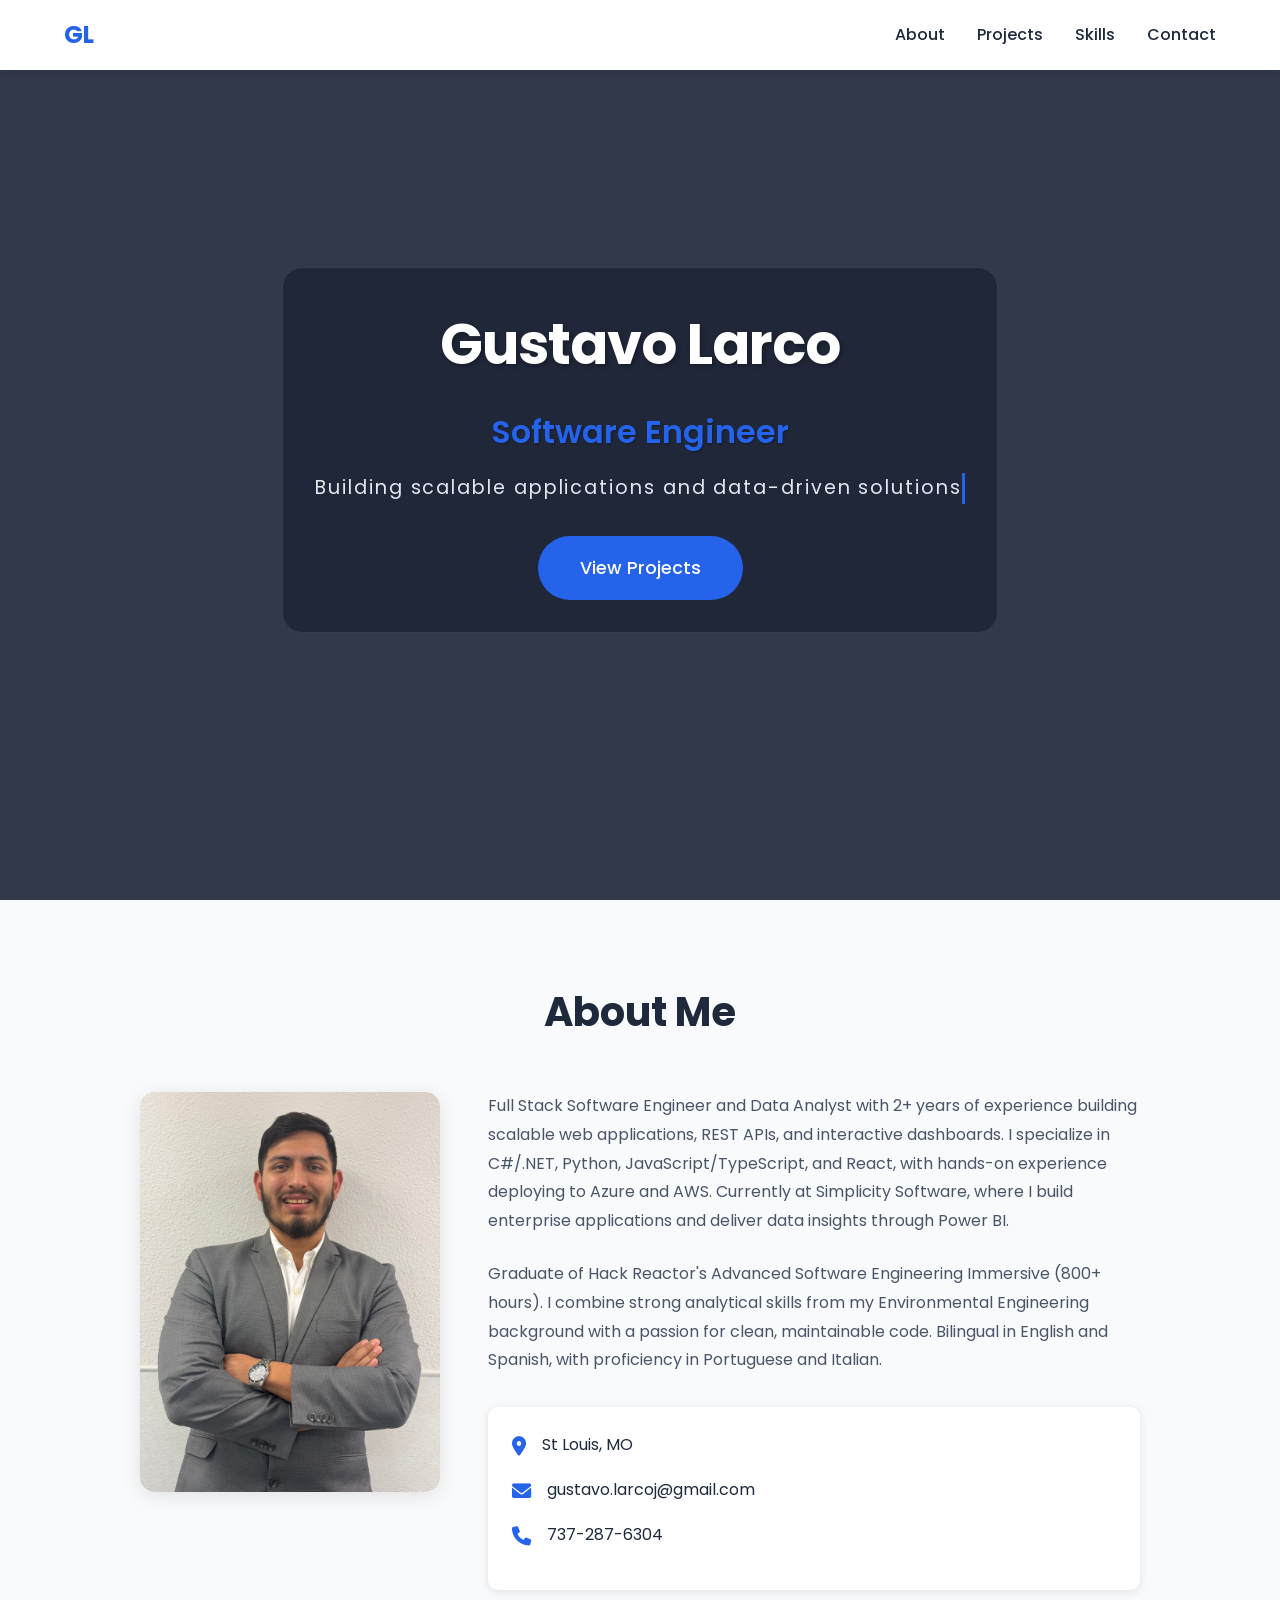
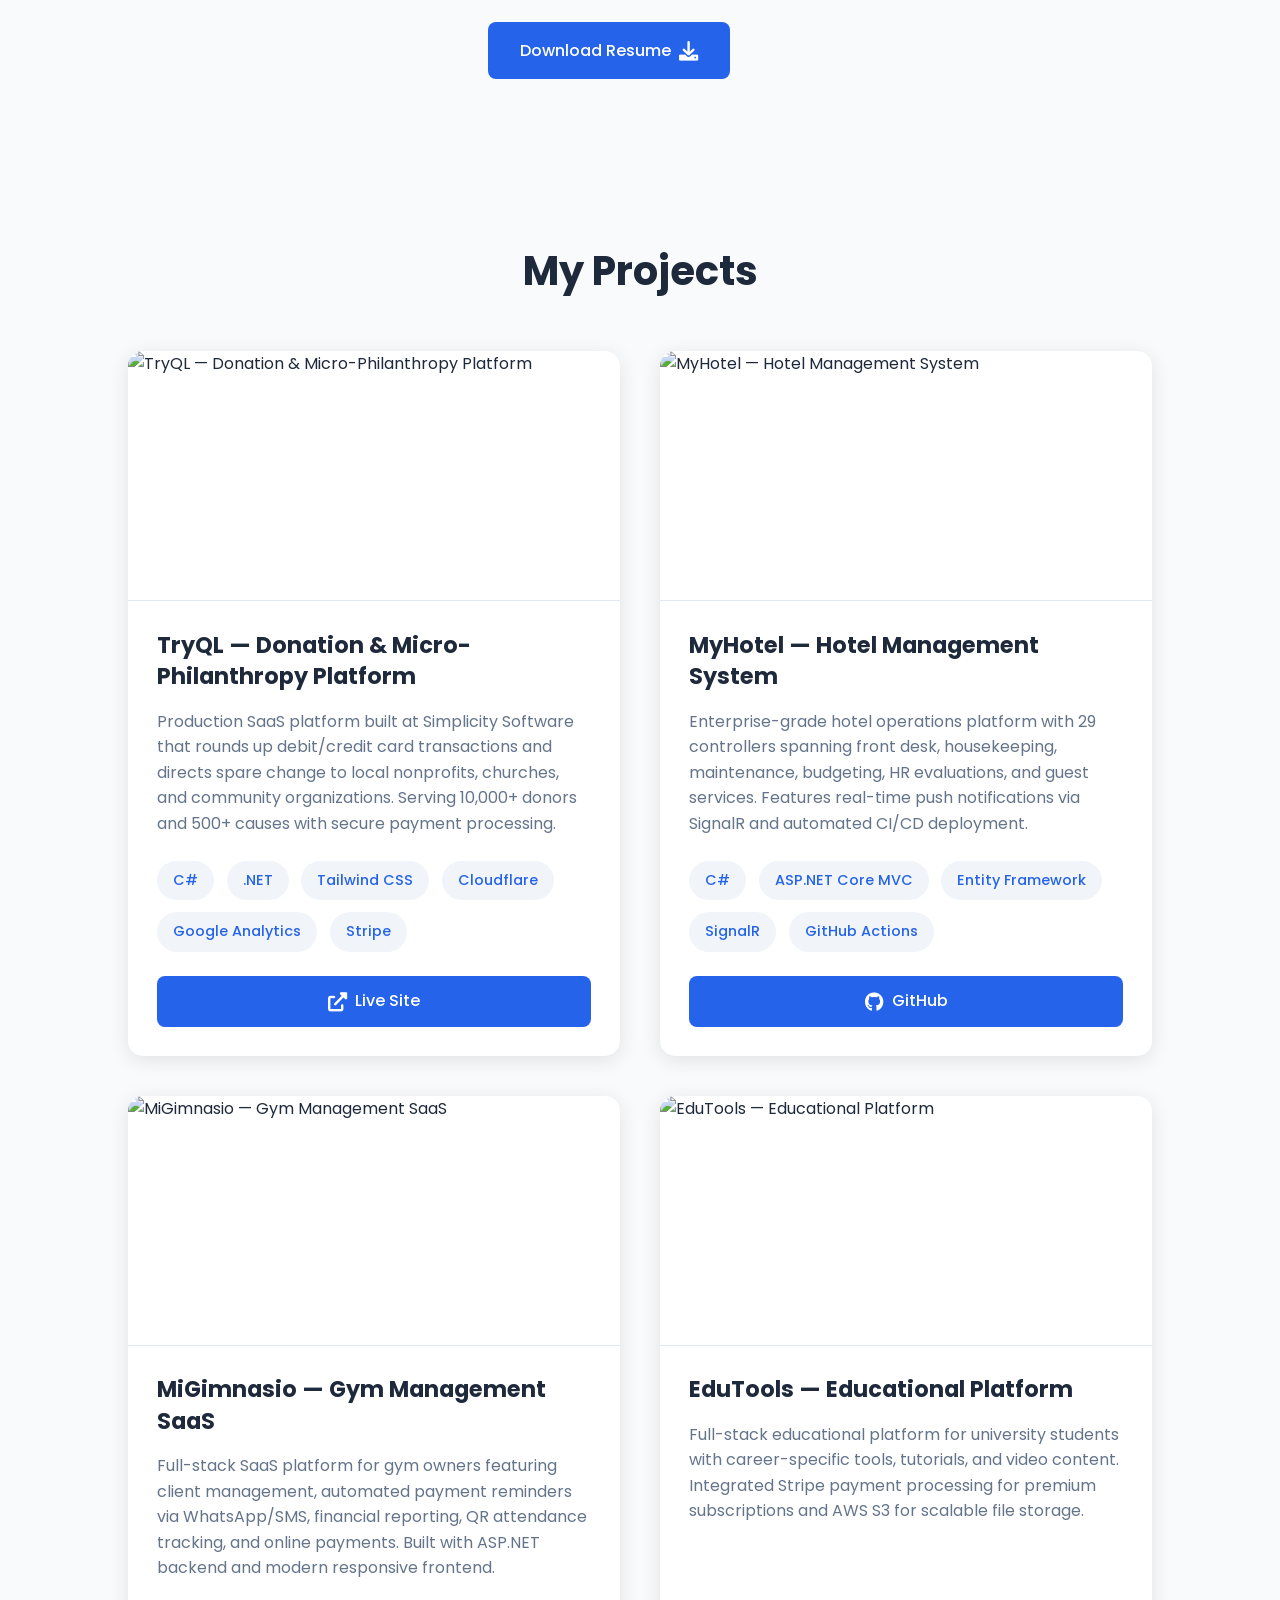
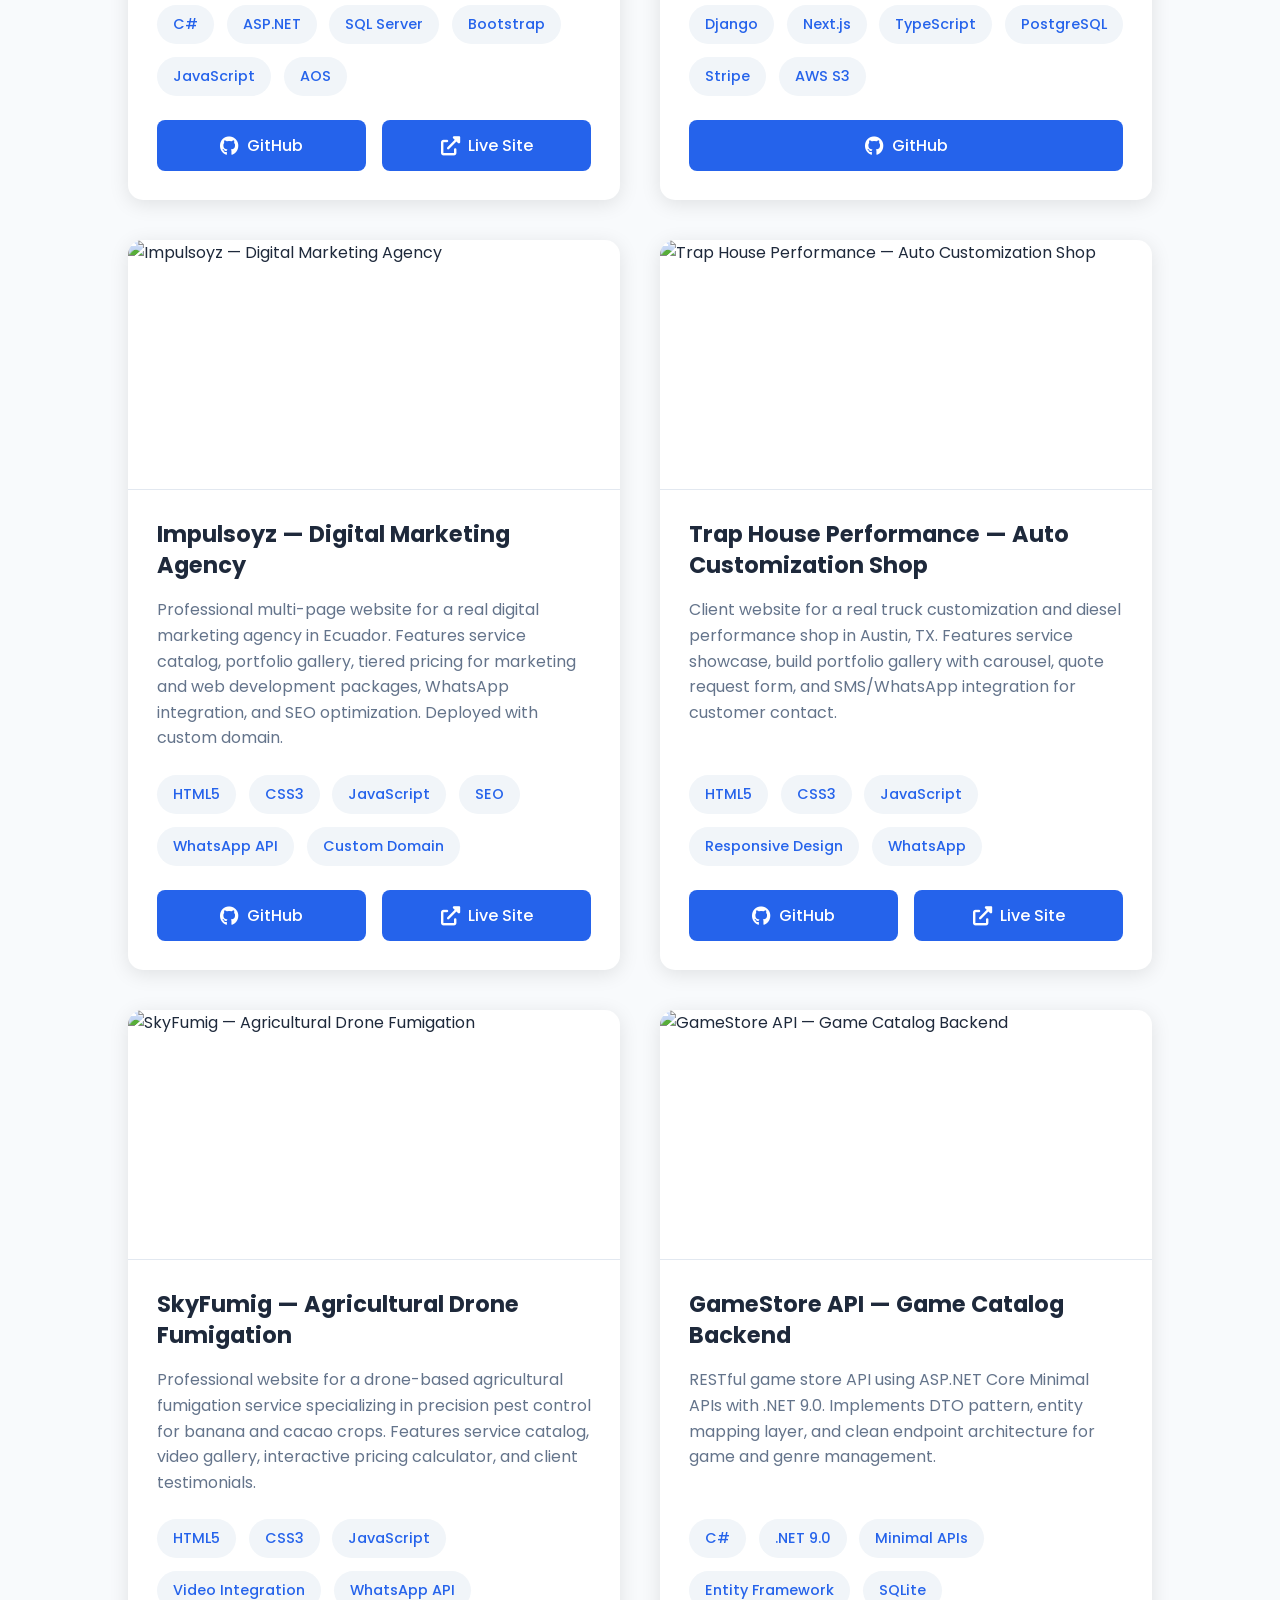
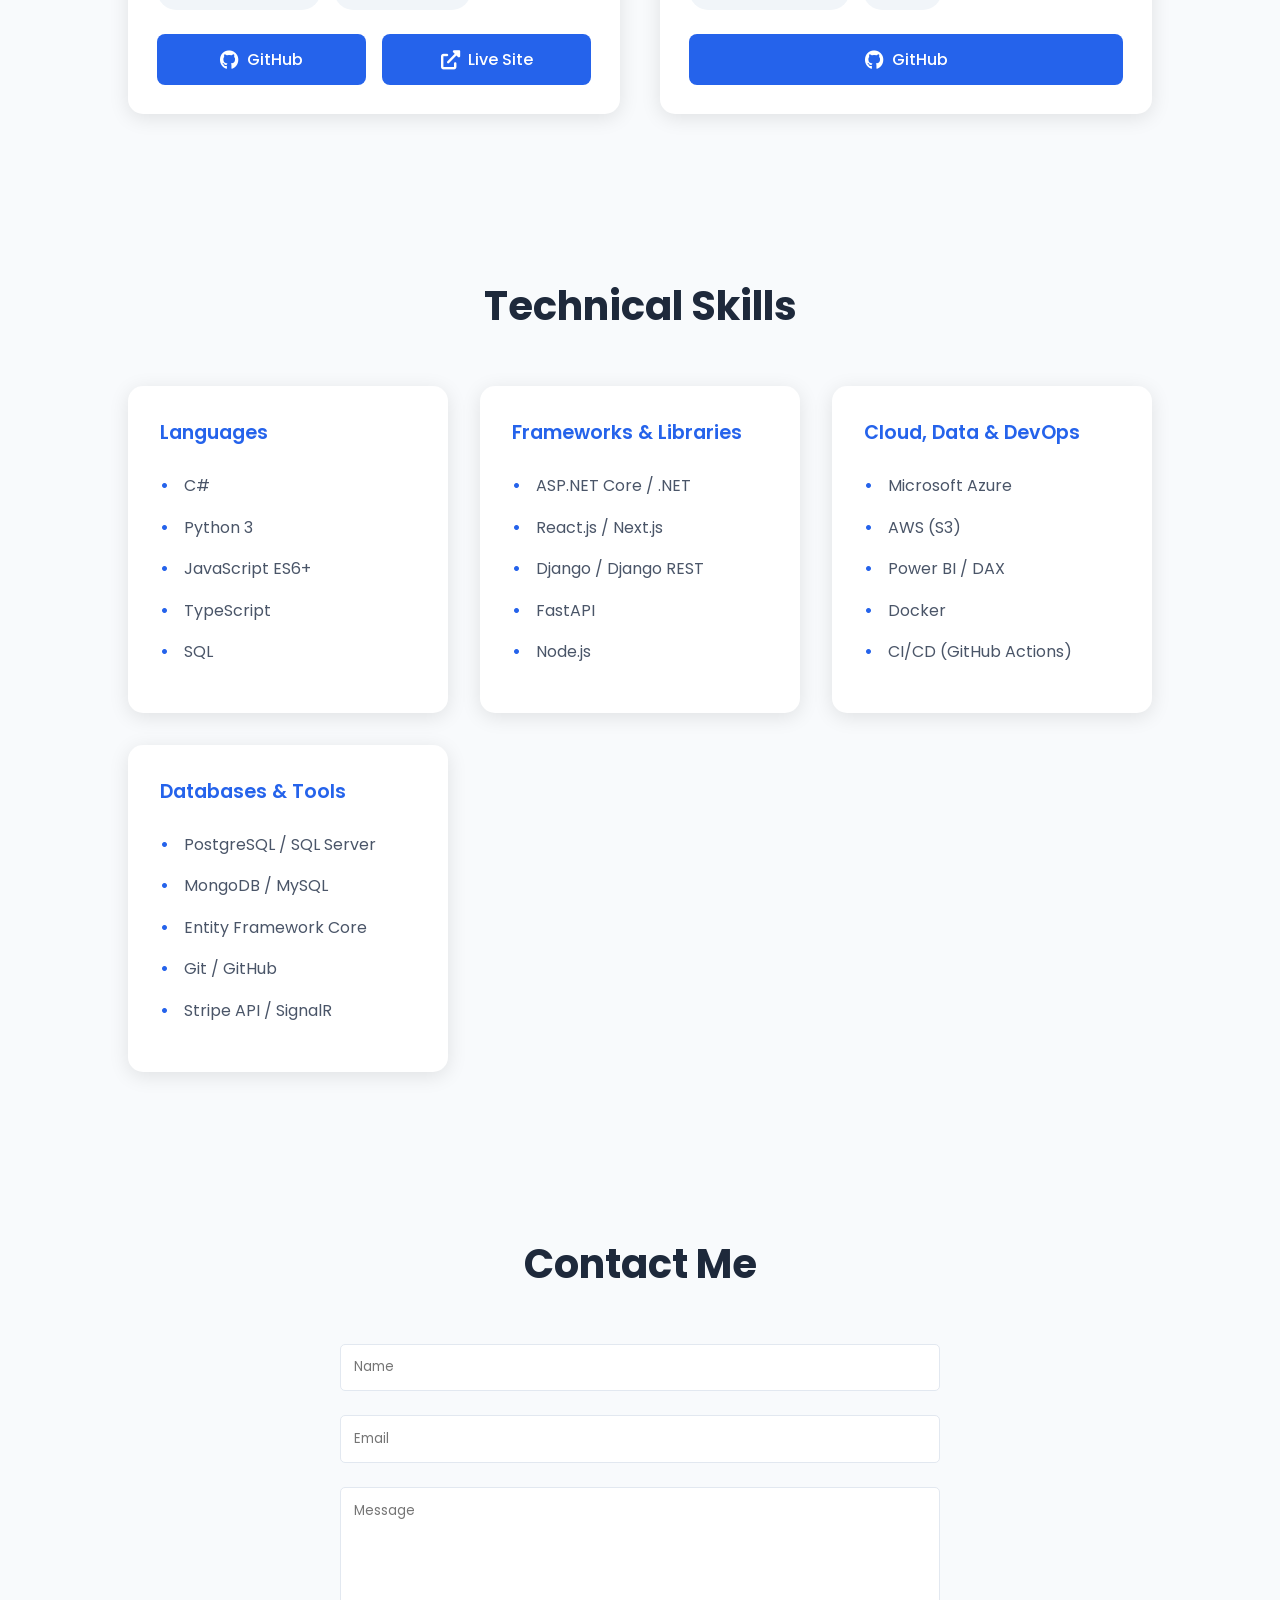
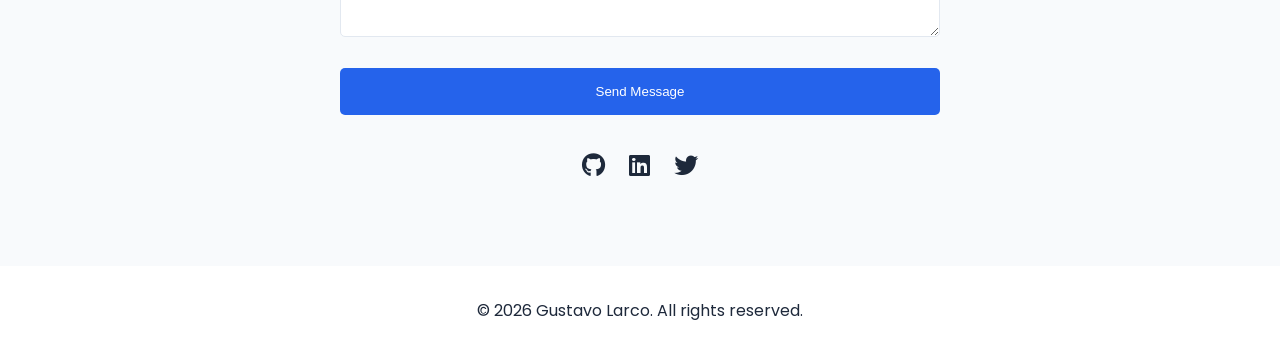
==== index.html @ a0dde9fe "fix: correct resume PDF link to match existing file" ====
<!DOCTYPE html>
<html lang="en">
<head>
    <meta charset="UTF-8">
    <meta name="viewport" content="width=device-width, initial-scale=1.0">
    <title>Gustavo Larco | Software Engineer</title>
    <meta name="description" content="Full Stack Software Engineer specializing in C#/.NET, Python, React, and Data Analytics. Building scalable web applications and data-driven solutions.">
    <meta property="og:title" content="Gustavo Larco | Software Engineer">
    <meta property="og:description" content="Full Stack Software Engineer building scalable web apps with C#/.NET, Python, React, and Power BI.">
    <meta property="og:type" content="website">
    <link rel="stylesheet" href="css/styles.css">
    <link rel="stylesheet" href="https://cdnjs.cloudflare.com/ajax/libs/font-awesome/6.0.0/css/all.min.css">
    <link rel="preconnect" href="https://fonts.googleapis.com">
    <link rel="preconnect" href="https://fonts.gstatic.com" crossorigin>
    <link href="https://fonts.googleapis.com/css2?family=Poppins:wght@300;400;500;600;700&display=swap" rel="stylesheet">
</head>
<body>
    <header>
        <nav class="navbar">
            <div class="logo">GL</div>
            <ul class="nav-links">
                <li><a href="#about">About</a></li>
                <li><a href="#projects">Projects</a></li>
                <li><a href="#skills">Skills</a></li>
                <li><a href="#contact">Contact</a></li>
            </ul>
            <div class="menu-btn"><i class="fas fa-bars"></i></div>
        </nav>
    </header>
    <section id="inicio" class="hero">
        <div class="hero-content">
            <h1>Gustavo Larco</h1>
            <h2>Software Engineer</h2>
            <p class="typewriter">Building scalable applications and data-driven solutions</p>
            <a href="#projects" class="cta-button">View Projects</a>
        </div>
    </section>
    <section id="about" class="about">
        <h2>About Me</h2>
        <div class="about-content">
            <div class="profile-image">
                <img src="profile.jpeg" alt="Gustavo Larco - Software Engineer">
            </div>
            <div class="about-text">
                <p>Full Stack Software Engineer and Data Analyst with 2+ years of experience building scalable web applications, REST APIs, and interactive dashboards. I specialize in C#/.NET, Python, JavaScript/TypeScript, and React, with hands-on experience deploying to Azure and AWS. Currently at Simplicity Software, where I build enterprise applications and deliver data insights through Power BI.</p>
                <p>Graduate of Hack Reactor's Advanced Software Engineering Immersive (800+ hours). I combine strong analytical skills from my Environmental Engineering background with a passion for clean, maintainable code. Bilingual in English and Spanish, with proficiency in Portuguese and Italian.</p>
                <div class="contact-info">
                    <p><i class="fas fa-map-marker-alt"></i> St Louis, MO</p>
                    <p><i class="fas fa-envelope"></i> gustavo.larcoj@gmail.com</p>
                    <p><i class="fas fa-phone"></i> 737-287-6304</p>
                </div>
                <a href="Resume Gustavo-Larco.pdf" class="download-cv" target="_blank">Download Resume <i class="fas fa-download"></i></a>
            </div>
        </div>
    </section>
    <section id="projects" class="projects">
        <h2>My Projects</h2>
        <div class="projects-grid"></div>
    </section>
    <section id="skills" class="skills">
        <h2>Technical Skills</h2>
        <div class="skills-grid">
            <div class="skill-category"><h3>Languages</h3><ul><li>C#</li><li>Python 3</li><li>JavaScript ES6+</li><li>TypeScript</li><li>SQL</li></ul></div>
            <div class="skill-category"><h3>Frameworks & Libraries</h3><ul><li>ASP.NET Core / .NET</li><li>React.js / Next.js</li><li>Django / Django REST</li><li>FastAPI</li><li>Node.js</li></ul></div>
            <div class="skill-category"><h3>Cloud, Data & DevOps</h3><ul><li>Microsoft Azure</li><li>AWS (S3)</li><li>Power BI / DAX</li><li>Docker</li><li>CI/CD (GitHub Actions)</li></ul></div>
            <div class="skill-category"><h3>Databases & Tools</h3><ul><li>PostgreSQL / SQL Server</li><li>MongoDB / MySQL</li><li>Entity Framework Core</li><li>Git / GitHub</li><li>Stripe API / SignalR</li></ul></div>
        </div>
    </section>
    <section id="contact" class="contact">
        <h2>Contact Me</h2>
        <div class="contact-content">
            <form id="contact-form">
                <div class="form-group"><input type="text" id="name" name="name" required placeholder="Name"></div>
                <div class="form-group"><input type="email" id="email" name="email" required placeholder="Email"></div>
                <div class="form-group"><textarea id="message" name="message" required placeholder="Message"></textarea></div>
                <button type="submit" class="submit-btn">Send Message</button>
            </form>
            <div class="social-links">
                <a href="https://github.com/GustavoLarcoDev" target="_blank"><i class="fab fa-github"></i></a>
                <a href="https://www.linkedin.com/in/gustavo-larco/" target="_blank"><i class="fab fa-linkedin"></i></a>
                <a href="https://twitter.com/LarcoGustavo" target="_blank"><i class="fab fa-twitter"></i></a>
            </div>
        </div>
    </section>
    <footer><p>&copy; <script>document.write(new Date().getFullYear())</script> Gustavo Larco. All rights reserved.</p></footer>
    <script src="js/main.js"></script>
</body>
</html>
---- css/styles.css ----
/* Variables y Reset */
:root {
    --primary-color: #2563eb;
    --secondary-color: #1e40af;
    --background-color: #f8fafc;
    --text-color: #1e293b;
    --light-gray: #e2e8f0;
    --white: #ffffff;
}

* {
    margin: 0;
    padding: 0;
    box-sizing: border-box;
}

html {
    scroll-behavior: smooth;
}

body {
    font-family: 'Poppins', sans-serif;
    line-height: 1.6;
    color: var(--text-color);
    background-color: var(--background-color);
}

/* Navbar */
.navbar {
    position: fixed;
    top: 0;
    width: 100%;
    display: flex;
    justify-content: space-between;
    align-items: center;
    padding: 1rem 5%;
    background-color: var(--white);
    box-shadow: 0 2px 10px rgba(0, 0, 0, 0.1);
    z-index: 1000;
}

.logo {
    font-size: 1.5rem;
    font-weight: 700;
    color: var(--primary-color);
}

.nav-links {
    display: flex;
    list-style: none;
    gap: 2rem;
}

.nav-links a {
    text-decoration: none;
    color: var(--text-color);
    font-weight: 500;
    transition: color 0.3s ease;
}

.nav-links a:hover {
    color: var(--primary-color);
}

.menu-btn {
    display: none;
    cursor: pointer;
}

/* Hero Section */
.hero {
    height: 100vh;
    display: flex;
    align-items: center;
    justify-content: center;
    text-align: center;
    position: relative;
    background-image: url('https://images.unsplash.com/photo-1555066931-4365d14bab8c?ixlib=rb-4.0.3&ixid=M3wxMjA3fDB8MHxwaG90by1wYWdlfHx8fGVufDB8fHx8fA%3D%3D&auto=format&fit=crop&w=3540&q=80');
    background-size: cover;
    background-position: center;
    background-attachment: fixed;
    padding: 0 1rem;
}

.hero::before {
    content: '';
    position: absolute;
    top: 0;
    left: 0;
    right: 0;
    bottom: 0;
    background: rgba(15, 23, 42, 0.85);
    z-index: 1;
}

.hero-content {
    position: relative;
    z-index: 2;
    max-width: 800px;
    padding: 2rem;
    background: rgba(15, 23, 42, 0.5);
    border-radius: 20px;
    backdrop-filter: blur(10px);
    border: 1px solid rgba(255, 255, 255, 0.1);
    animation: fadeIn 1s ease-out;
}

.hero-content h1 {
    font-size: 3.5rem;
    margin-bottom: 1rem;
    color: var(--white);
    font-weight: 700;
    letter-spacing: -1px;
    text-shadow: 2px 2px 4px rgba(0, 0, 0, 0.3);
}

.hero-content h2 {
    font-size: 2rem;
    color: var(--primary-color);
    margin-bottom: 1rem;
    font-weight: 600;
    text-shadow: 1px 1px 2px rgba(0, 0, 0, 0.3);
}

.hero-content p {
    font-size: 1.2rem;
    margin-bottom: 2rem;
    color: #e2e8f0;
    line-height: 1.6;
}

.cta-button {
    display: inline-block;
    padding: 1rem 2.5rem;
    background-color: var(--primary-color);
    color: var(--white);
    text-decoration: none;
    border-radius: 50px;
    font-weight: 500;
    font-size: 1.1rem;
    transition: all 0.3s ease;
    border: 2px solid transparent;
}

.cta-button:hover {
    background-color: transparent;
    border-color: var(--primary-color);
    transform: translateY(-3px);
    box-shadow: 0 10px 20px rgba(0, 0, 0, 0.2);
}

@keyframes fadeIn {
    from {
        opacity: 0;
        transform: translateY(20px);
    }
    to {
        opacity: 1;
        transform: translateY(0);
    }
}

@media (max-width: 768px) {
    .hero-content h1 {
        font-size: 2.5rem;
    }
    
    .hero-content h2 {
        font-size: 1.5rem;
    }
    
    .hero-content p {
        font-size: 1rem;
    }
}

/* Secciones Generales */
section {
    padding: 5rem 10%;
}

section h2 {
    text-align: center;
    font-size: 2.5rem;
    margin-bottom: 3rem;
    color: var(--text-color);
}

/* Sobre Mí */
.about-content {
    display: grid;
    grid-template-columns: 300px 1fr;
    gap: 3rem;
    max-width: 1000px;
    margin: 0 auto;
    align-items: start;
}

.profile-image {
    position: relative;
    width: 100%;
    max-width: 300px;
    margin: 0 auto;
}

.profile-image img {
    width: 100%;
    height: auto;
    border-radius: 15px;
    box-shadow: 0 4px 20px rgba(0, 0, 0, 0.1);
    transition: transform 0.3s ease, box-shadow 0.3s ease;
}

.profile-image img:hover {
    transform: translateY(-5px);
    box-shadow: 0 8px 30px rgba(0, 0, 0, 0.15);
}

.about-text {
    text-align: left;
}

.about-text p {
    margin-bottom: 1.5rem;
    line-height: 1.8;
    color: #4a5568;
}

.contact-info {
    background: var(--white);
    padding: 1.5rem;
    border-radius: 10px;
    margin: 2rem 0;
    box-shadow: 0 2px 10px rgba(0, 0, 0, 0.1);
}

.contact-info p {
    margin-bottom: 1rem;
    display: flex;
    align-items: center;
    gap: 1rem;
    color: var(--text-color);
}

.contact-info i {
    color: var(--primary-color);
    font-size: 1.2rem;
}

.download-cv {
    display: inline-flex;
    align-items: center;
    gap: 0.5rem;
    padding: 1rem 2rem;
    background-color: var(--primary-color);
    color: var(--white);
    text-decoration: none;
    border-radius: 8px;
    font-weight: 500;
    transition: all 0.3s ease;
}

.download-cv:hover {
    background-color: var(--secondary-color);
    transform: translateY(-2px);
}

.download-cv i {
    font-size: 1.2rem;
}

/* Responsive design for about section */
@media (max-width: 768px) {
    .about-content {
        grid-template-columns: 1fr;
        gap: 2rem;
        padding: 0 1rem;
    }

    .profile-image {
        max-width: 250px;
    }
}

/* Proyectos */
.projects-grid {
    display: grid;
    grid-template-columns: repeat(auto-fit, minmax(350px, 1fr));
    gap: 2.5rem;
    margin-top: 2rem;
}

.project-card {
    background: var(--white);
    border-radius: 15px;
    overflow: hidden;
    box-shadow: 0 4px 20px rgba(0, 0, 0, 0.1);
    transition: all 0.3s ease;
    height: 100%;
    display: flex;
    flex-direction: column;
    position: relative;
}

.project-card:hover {
    transform: translateY(-10px);
    box-shadow: 0 8px 30px rgba(0, 0, 0, 0.15);
}

.project-image {
    width: 100%;
    height: 250px;
    object-fit: cover;
    border-bottom: 1px solid var(--light-gray);
}

.project-info {
    padding: 1.8rem;
    flex-grow: 1;
    display: flex;
    flex-direction: column;
}

.project-info h3 {
    font-size: 1.4rem;
    color: var(--text-color);
    margin-bottom: 1rem;
    line-height: 1.4;
}

.project-info p {
    color: #64748b;
    margin-bottom: 1.5rem;
    line-height: 1.6;
    flex-grow: 1;
}

.project-technologies {
    display: flex;
    flex-wrap: wrap;
    gap: 0.8rem;
    margin-bottom: 1.5rem;
}

.tech-tag {
    background-color: #f1f5f9;
    color: var(--primary-color);
    padding: 0.5rem 1rem;
    border-radius: 20px;
    font-size: 0.9rem;
    font-weight: 500;
    transition: all 0.3s ease;
}

.tech-tag:hover {
    background-color: var(--primary-color);
    color: var(--white);
    transform: translateY(-2px);
}

.project-links {
    display: flex;
    gap: 1rem;
    margin-top: auto;
}

.project-link {
    display: inline-flex;
    align-items: center;
    gap: 0.5rem;
    padding: 0.8rem 1.5rem;
    background-color: var(--primary-color);
    color: var(--white);
    text-decoration: none;
    border-radius: 8px;
    font-weight: 500;
    transition: all 0.3s ease;
    width: 100%;
    justify-content: center;
}

.project-link:hover {
    background-color: var(--secondary-color);
    transform: translateY(-2px);
}

.project-link i {
    font-size: 1.2rem;
}

@media (max-width: 768px) {
    .projects-grid {
        grid-template-columns: repeat(auto-fit, minmax(300px, 1fr));
        gap: 1.5rem;
        padding: 0 1rem;
    }
    
    .project-image {
        height: 200px;
    }
    
    .project-info {
        padding: 1.5rem;
    }
}

/* Habilidades */
.skills-grid {
    display: grid;
    grid-template-columns: repeat(auto-fit, minmax(250px, 1fr));
    gap: 2rem;
    margin-top: 2rem;
}

.skill-category {
    background: var(--white);
    padding: 2rem;
    border-radius: 15px;
    box-shadow: 0 4px 20px rgba(0, 0, 0, 0.1);
    transition: transform 0.3s ease;
}

.skill-category:hover {
    transform: translateY(-5px);
}

.skill-category h3 {
    color: var(--primary-color);
    margin-bottom: 1.5rem;
    font-size: 1.2rem;
    font-weight: 600;
}

.skill-category ul {
    list-style: none;
}

.skill-category li {
    margin-bottom: 1rem;
    padding-left: 1.5rem;
    position: relative;
    color: #4a5568;
}

.skill-category li::before {
    content: "•";
    color: var(--primary-color);
    position: absolute;
    left: 0;
    font-weight: bold;
}

/* Contacto */
.contact-content {
    max-width: 600px;
    margin: 0 auto;
}

.form-group {
    margin-bottom: 1.5rem;
}

input, textarea {
    width: 100%;
    padding: 0.8rem;
    border: 1px solid var(--light-gray);
    border-radius: 5px;
    font-family: inherit;
}

textarea {
    height: 150px;
    resize: vertical;
}

.submit-btn {
    width: 100%;
    padding: 1rem;
    background-color: var(--primary-color);
    color: var(--white);
    border: none;
    border-radius: 5px;
    cursor: pointer;
    transition: background-color 0.3s ease;
}

.submit-btn:hover {
    background-color: var(--secondary-color);
}

.social-links {
    display: flex;
    justify-content: center;
    gap: 1.5rem;
    margin-top: 2rem;
}

.social-links a {
    color: var(--text-color);
    font-size: 1.5rem;
    transition: color 0.3s ease;
}

.social-links a:hover {
    color: var(--primary-color);
}

/* Footer */
footer {
    text-align: center;
    padding: 2rem;
    background-color: var(--white);
    color: var(--text-color);
}

/* Typewriter Effect */
.typewriter {
    overflow: hidden;
    border-right: 3px solid var(--primary-color);
    white-space: nowrap;
    margin: 0 auto;
    letter-spacing: 0.1em;
    animation: 
        typing 3.5s steps(40, end),
        blink-caret 0.75s step-end infinite;
    margin-bottom: 2rem !important;
}

@keyframes typing {
    from { width: 0 }
    to { width: 100% }
}

@keyframes blink-caret {
    from, to { border-color: transparent }
    50% { border-color: var(--primary-color) }
}

/* Ajuste para asegurar que el texto de la máquina de escribir se vea bien en móviles */
@media (max-width: 768px) {
    .typewriter {
        white-space: normal;
        border-right: none;
        animation: typing 3.5s steps(40, end);
    }
}

/* Responsive Design */
@media (max-width: 768px) {
    .nav-links {
        display: none;
    }

    .menu-btn {
        display: block;
    }

    section {
        padding: 3rem 5%;
    }
}
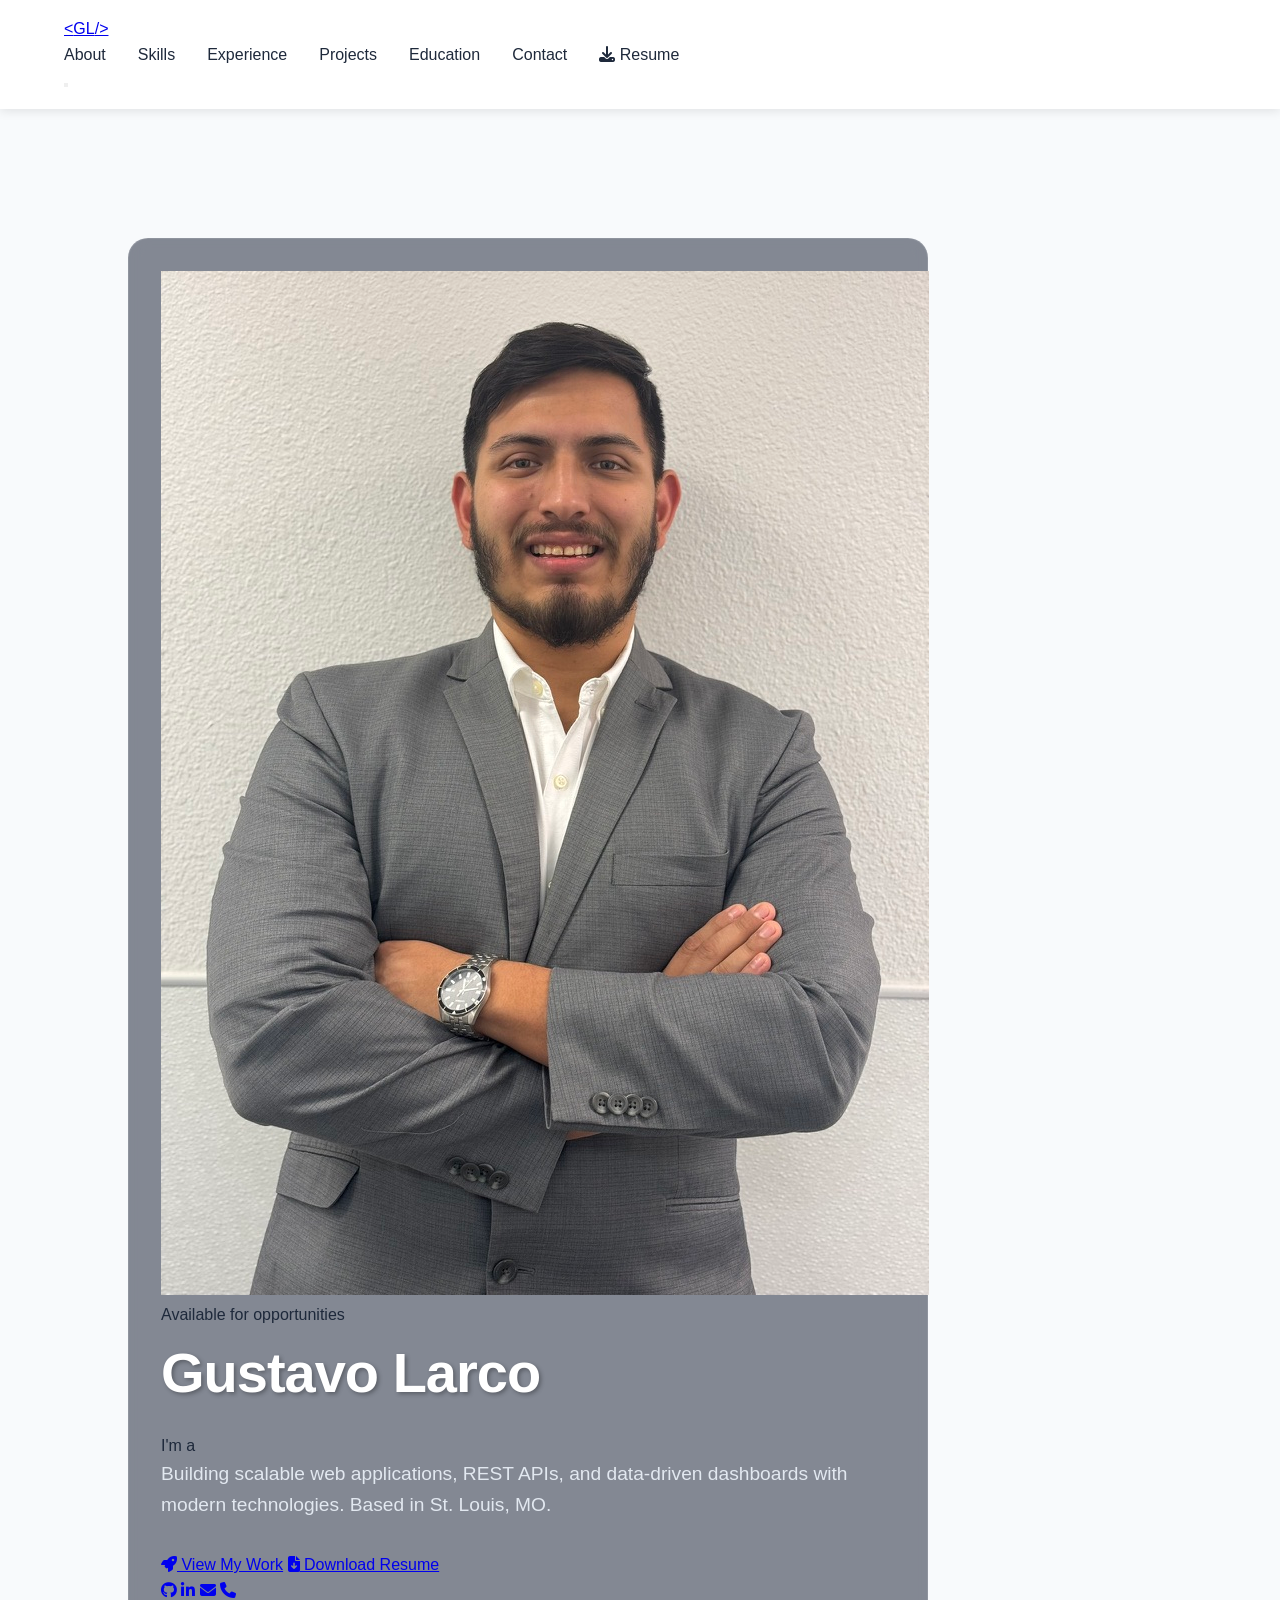
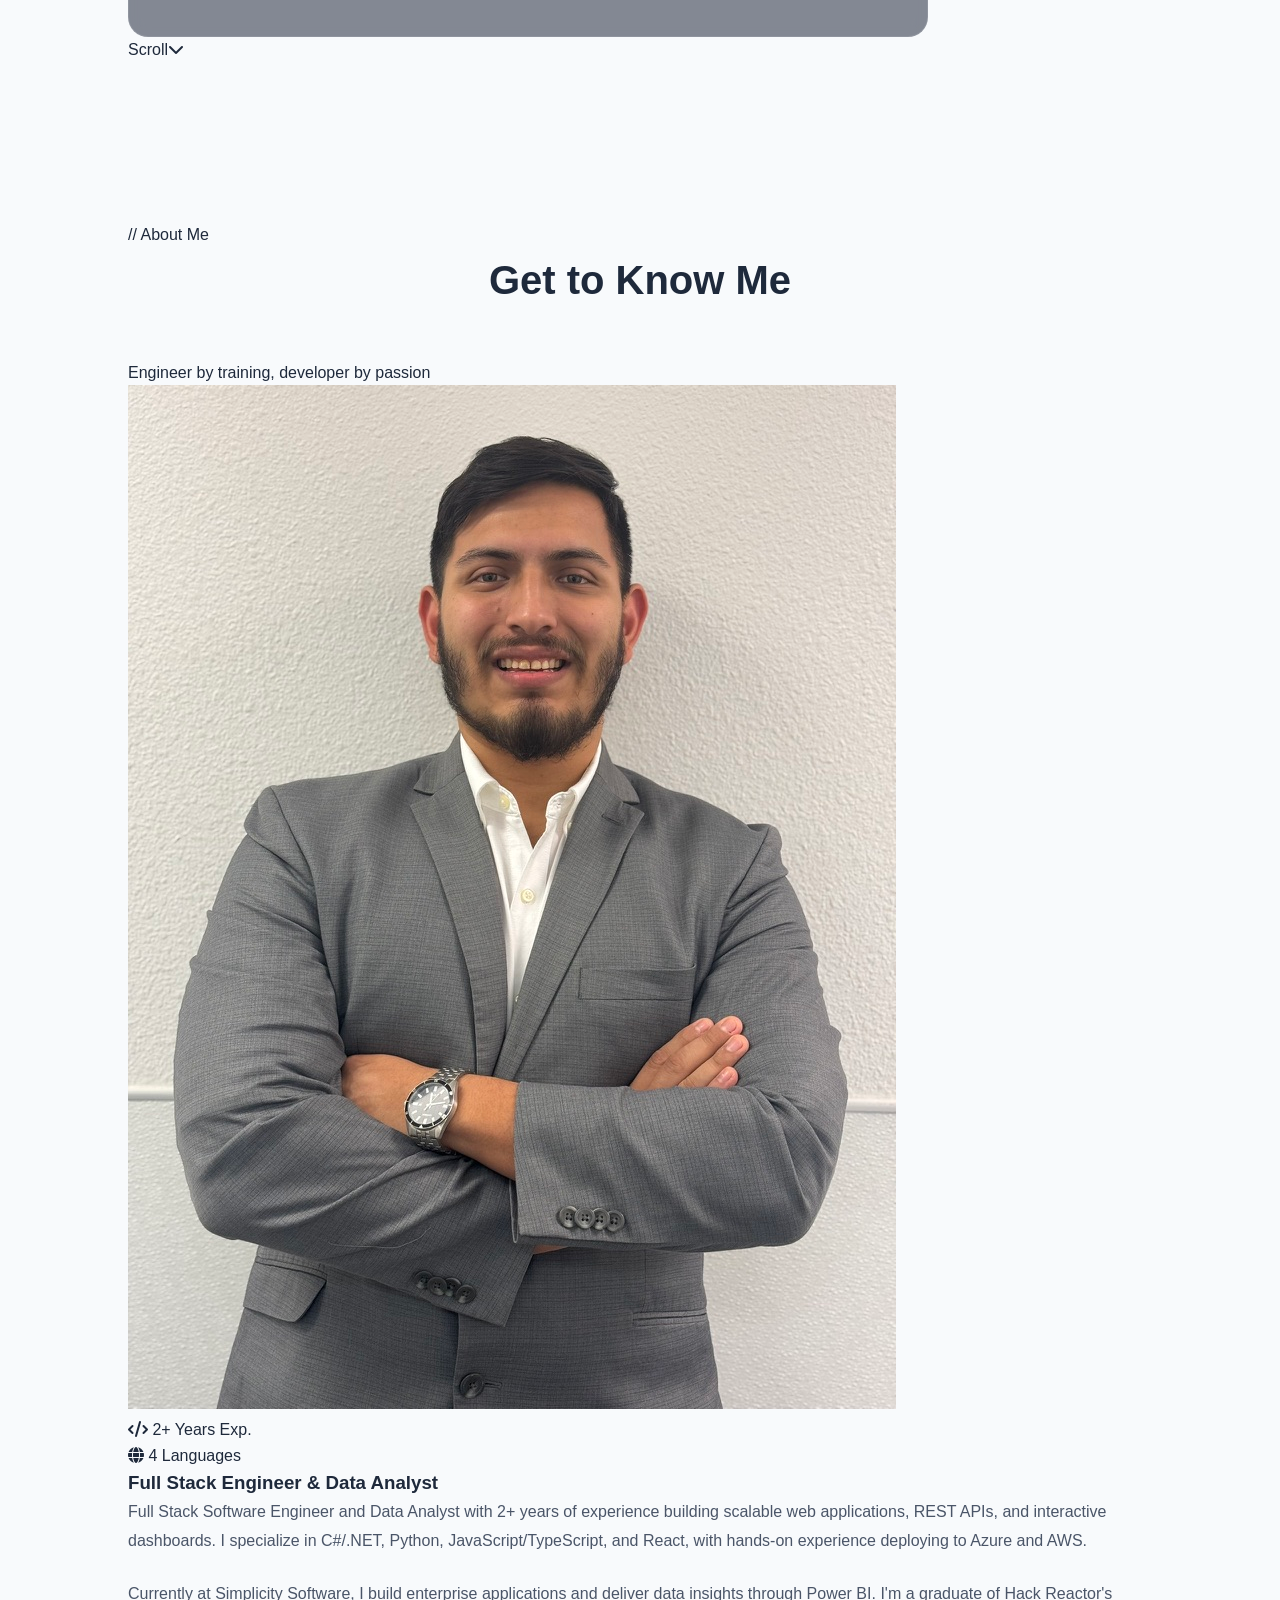
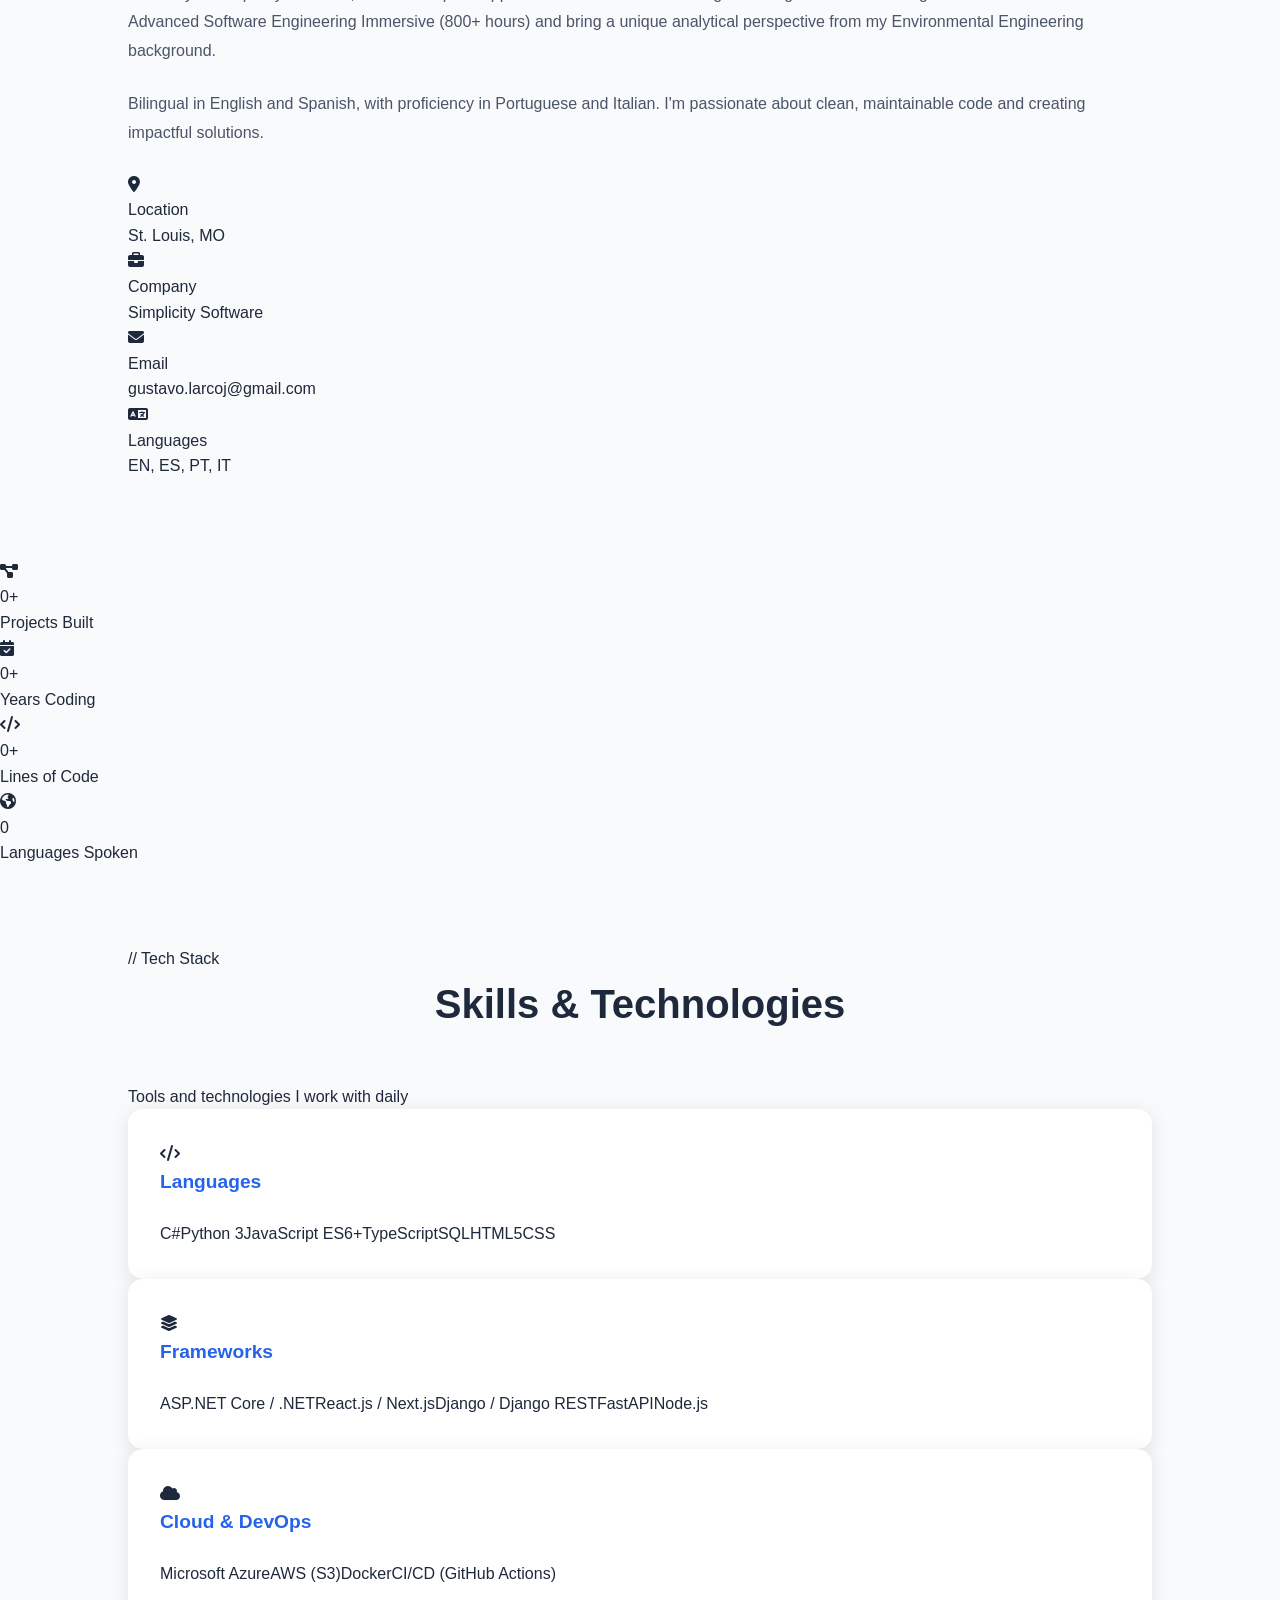
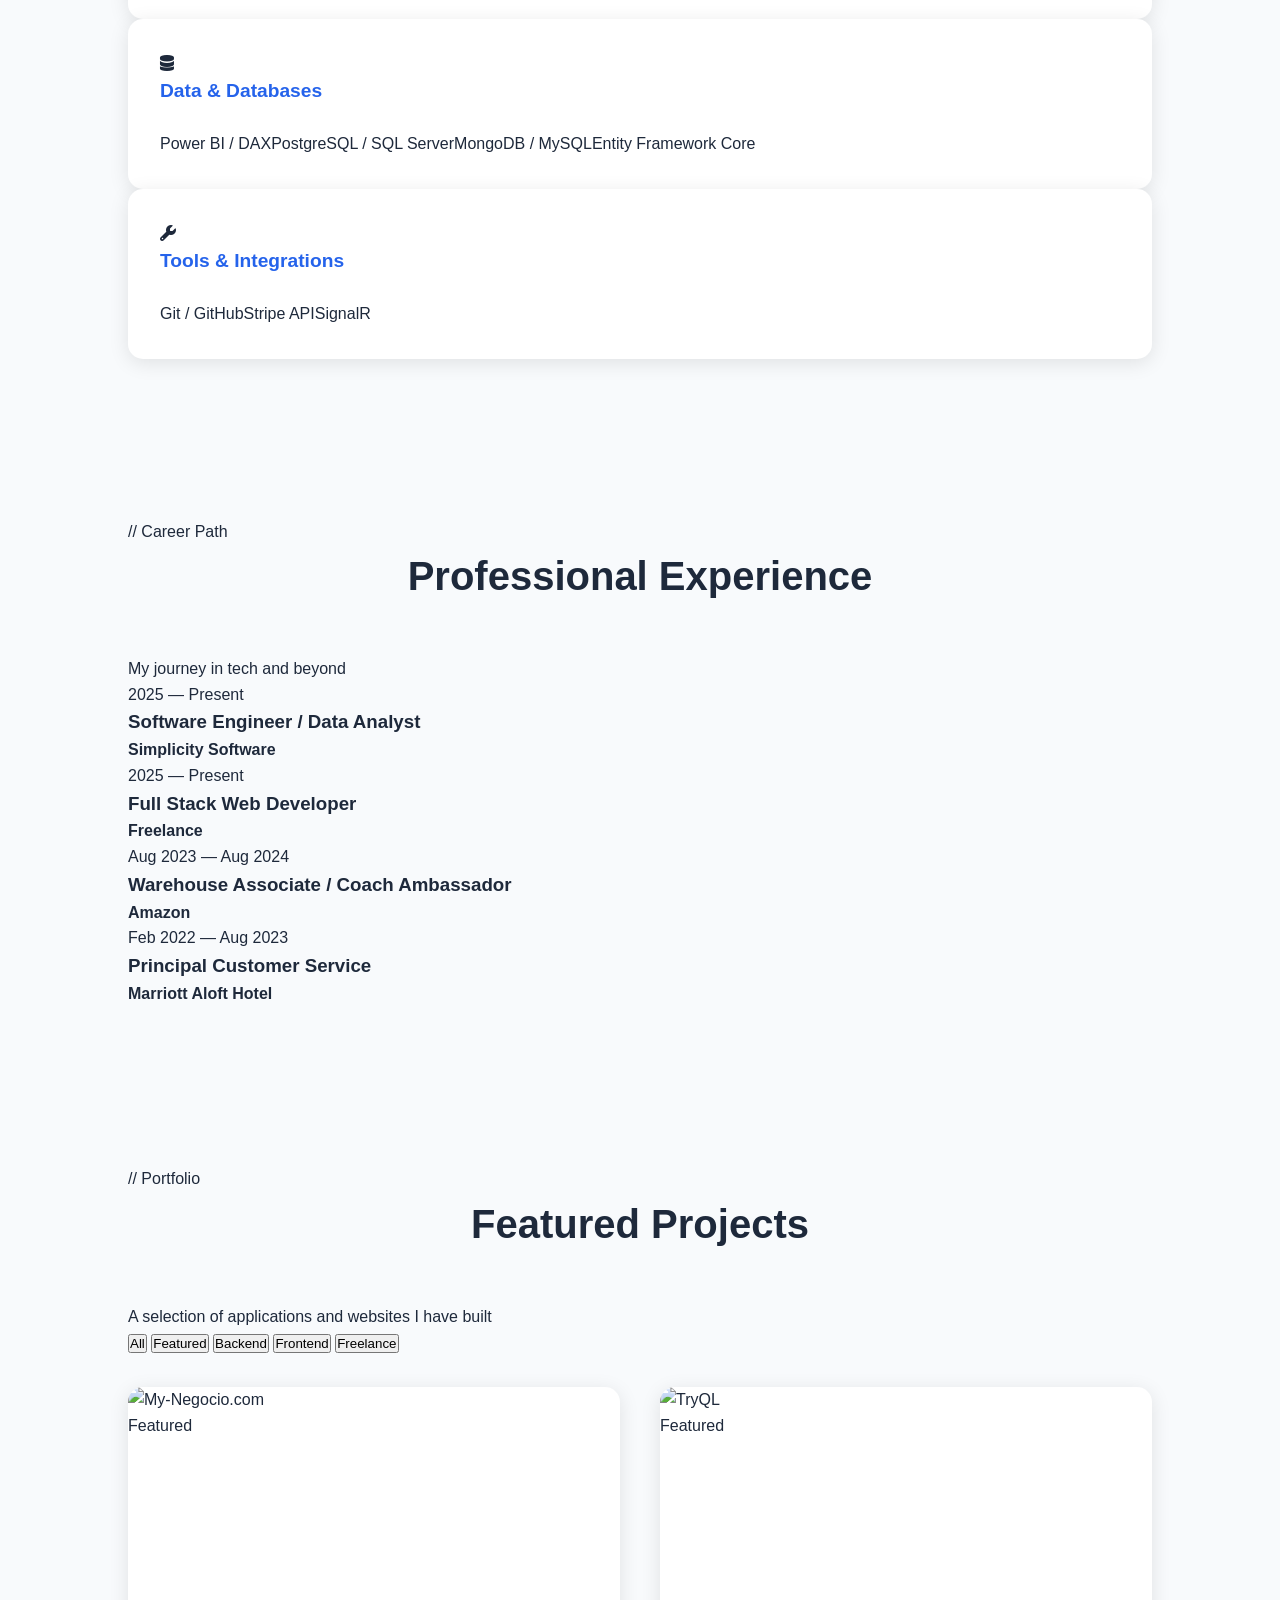
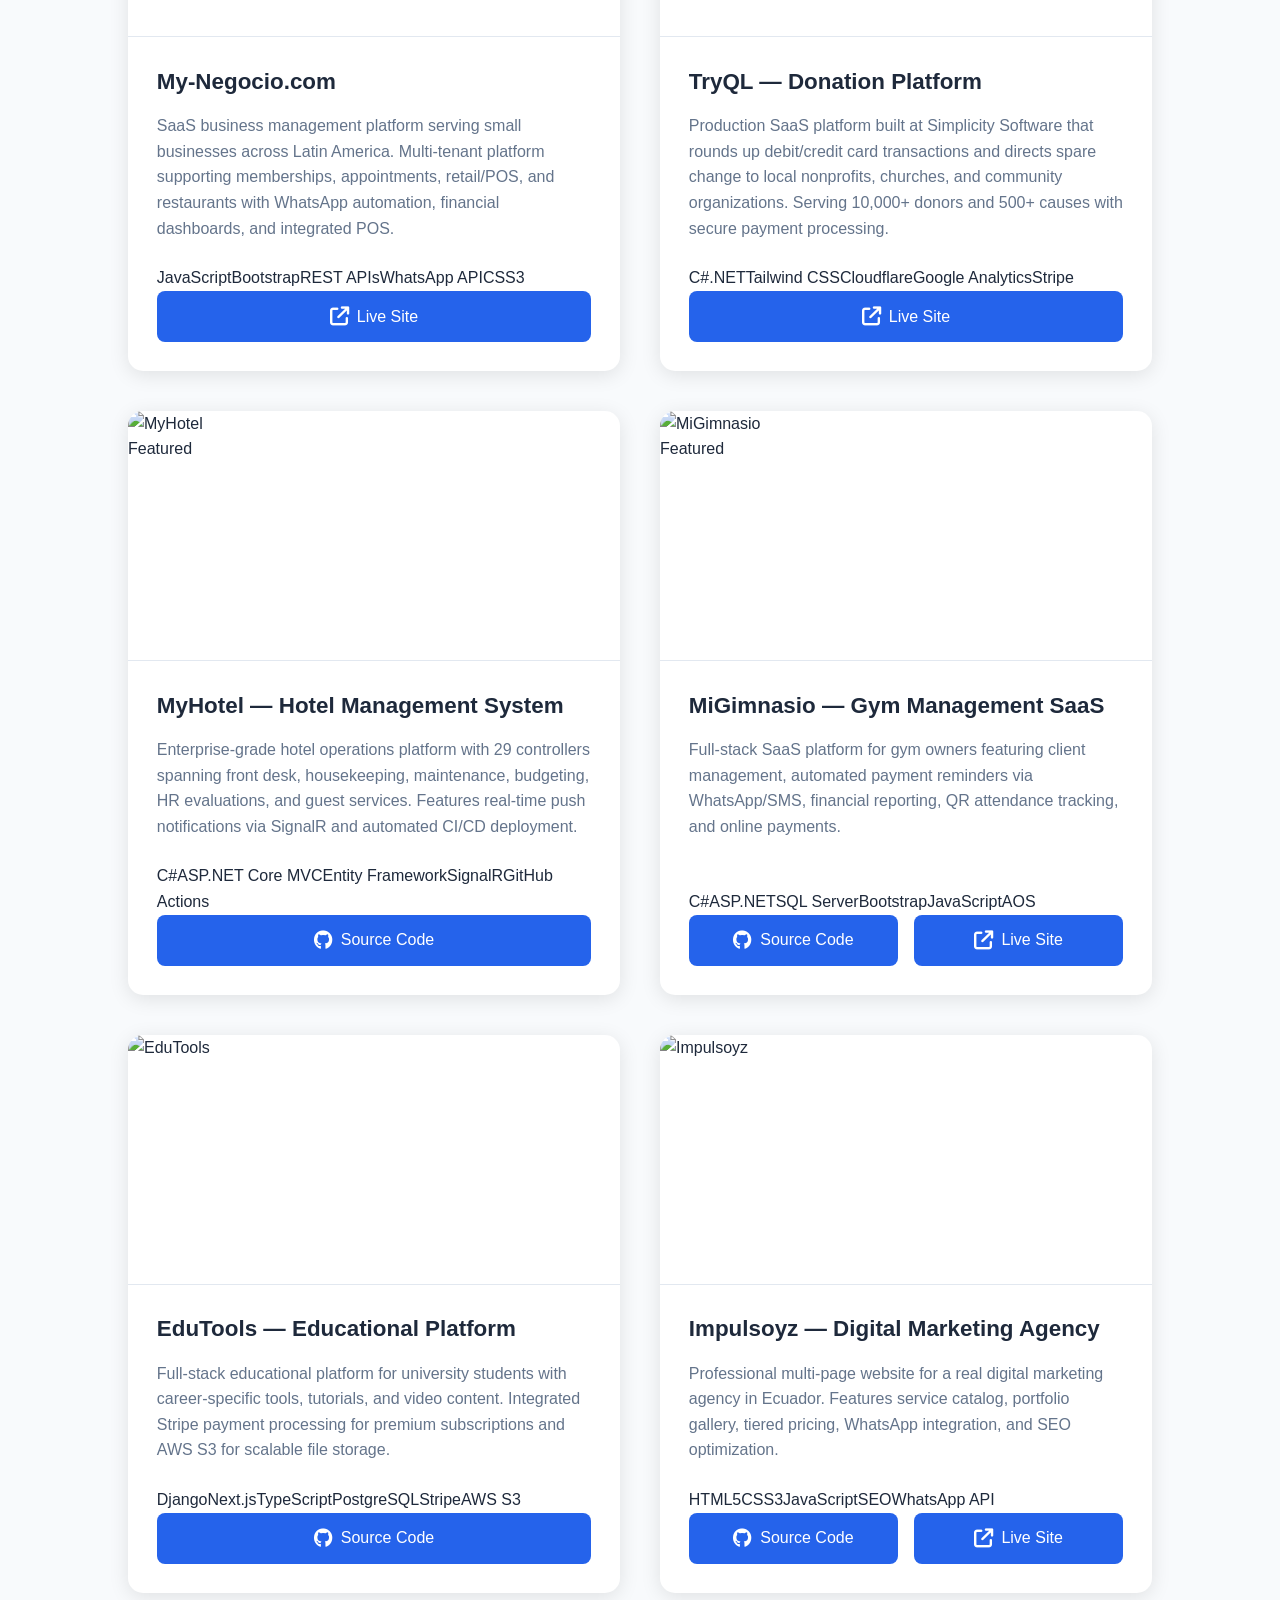
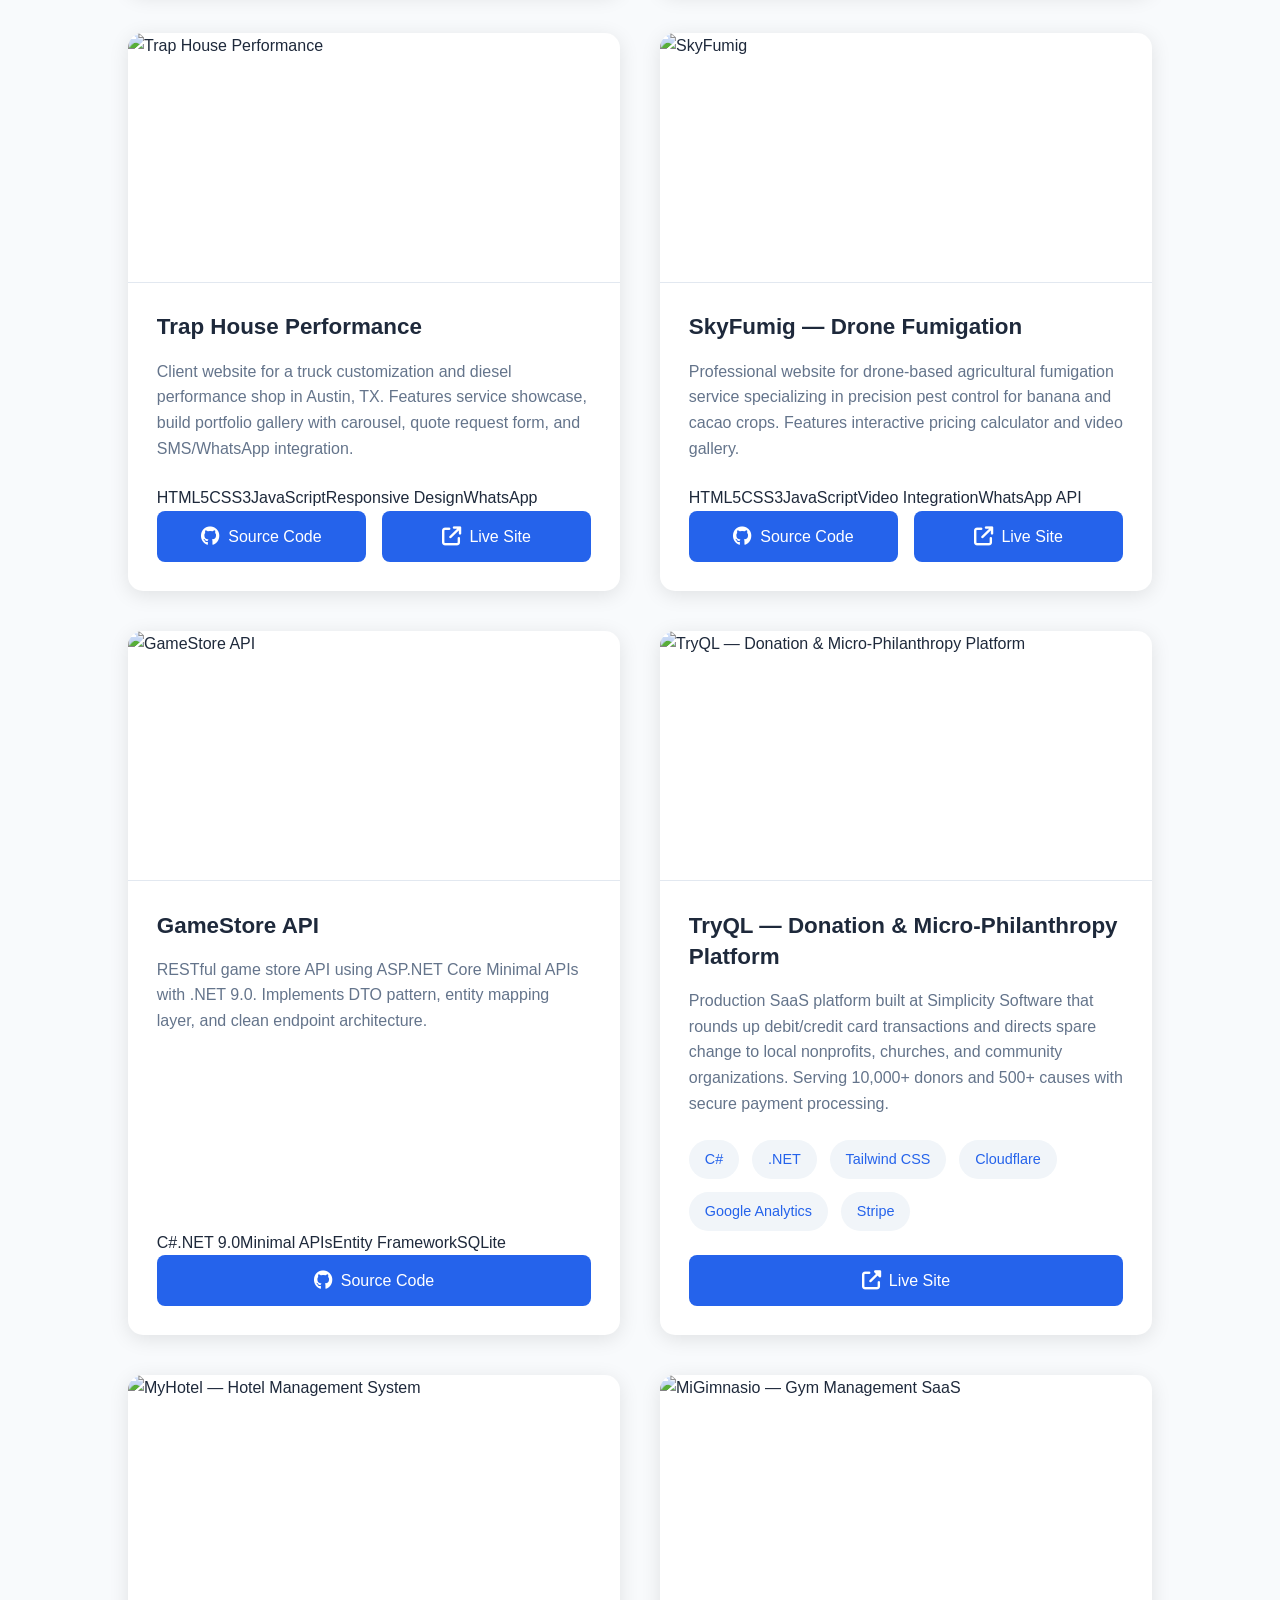
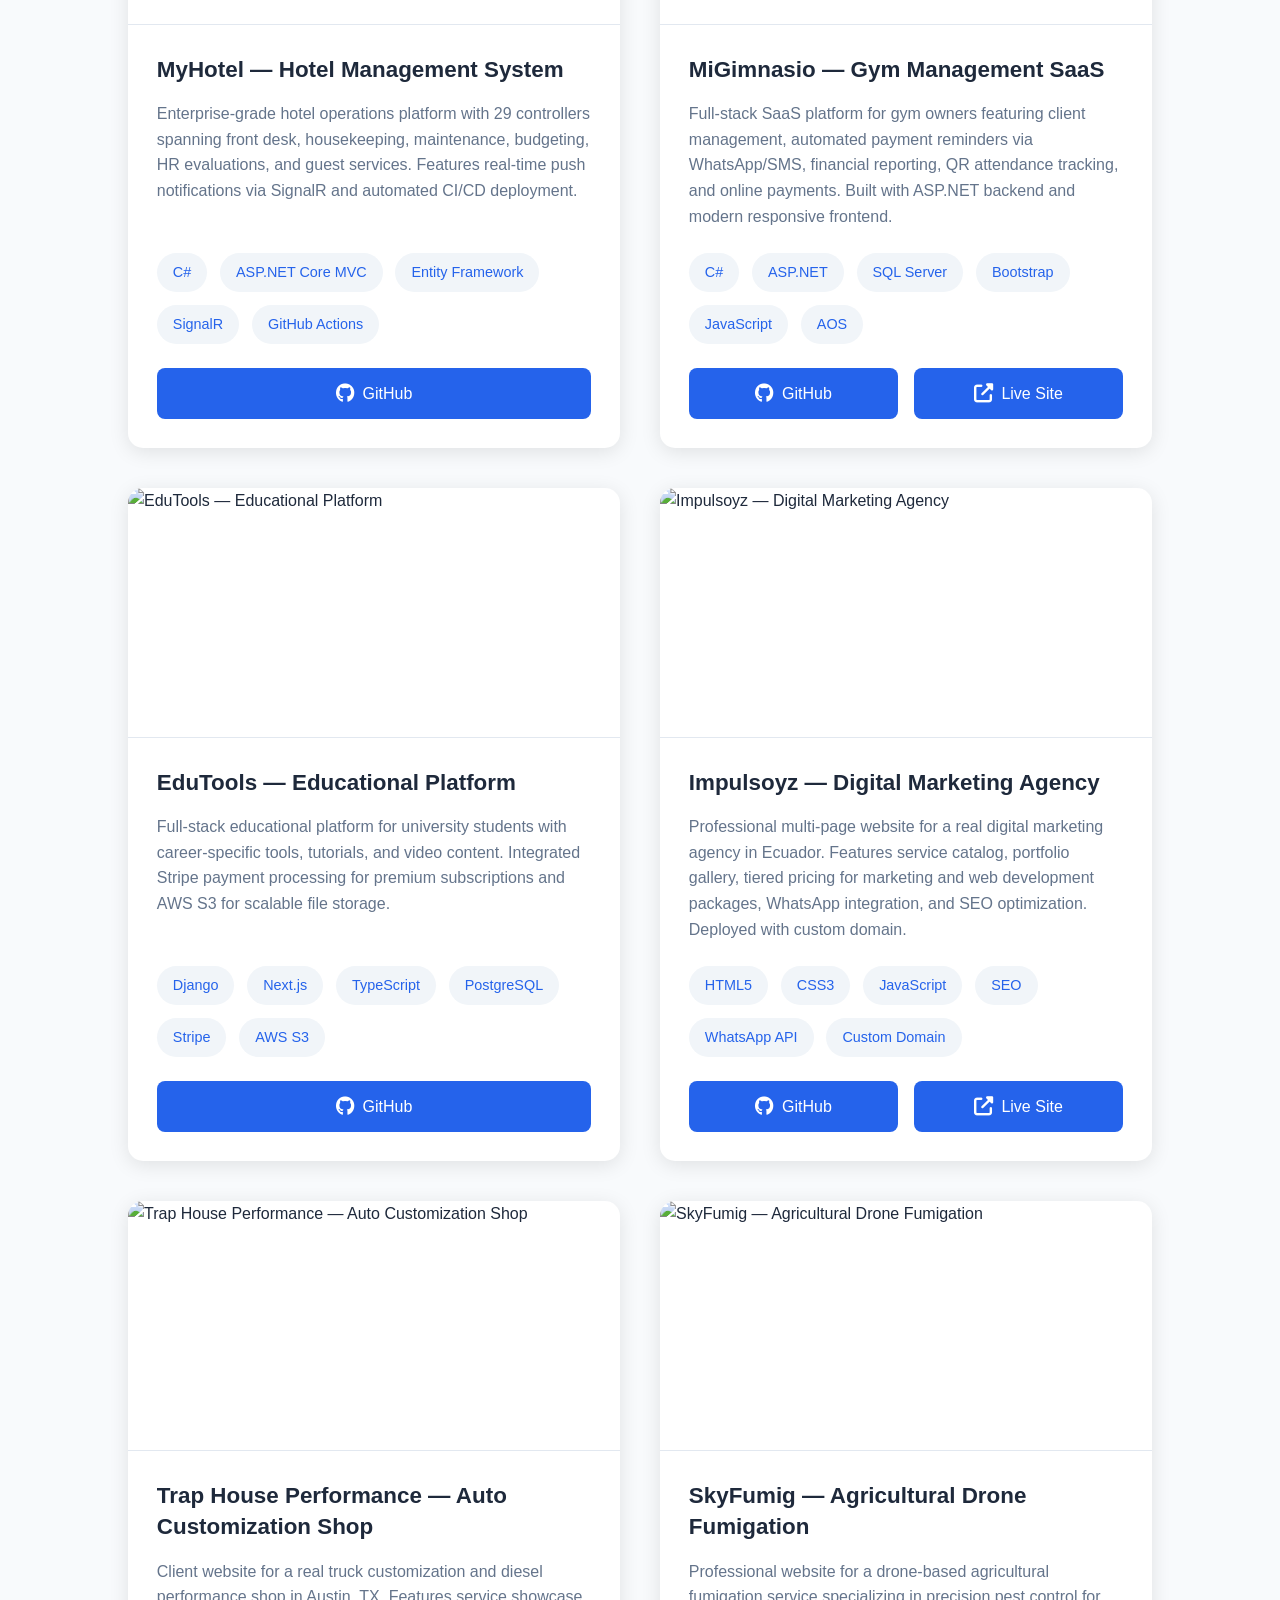
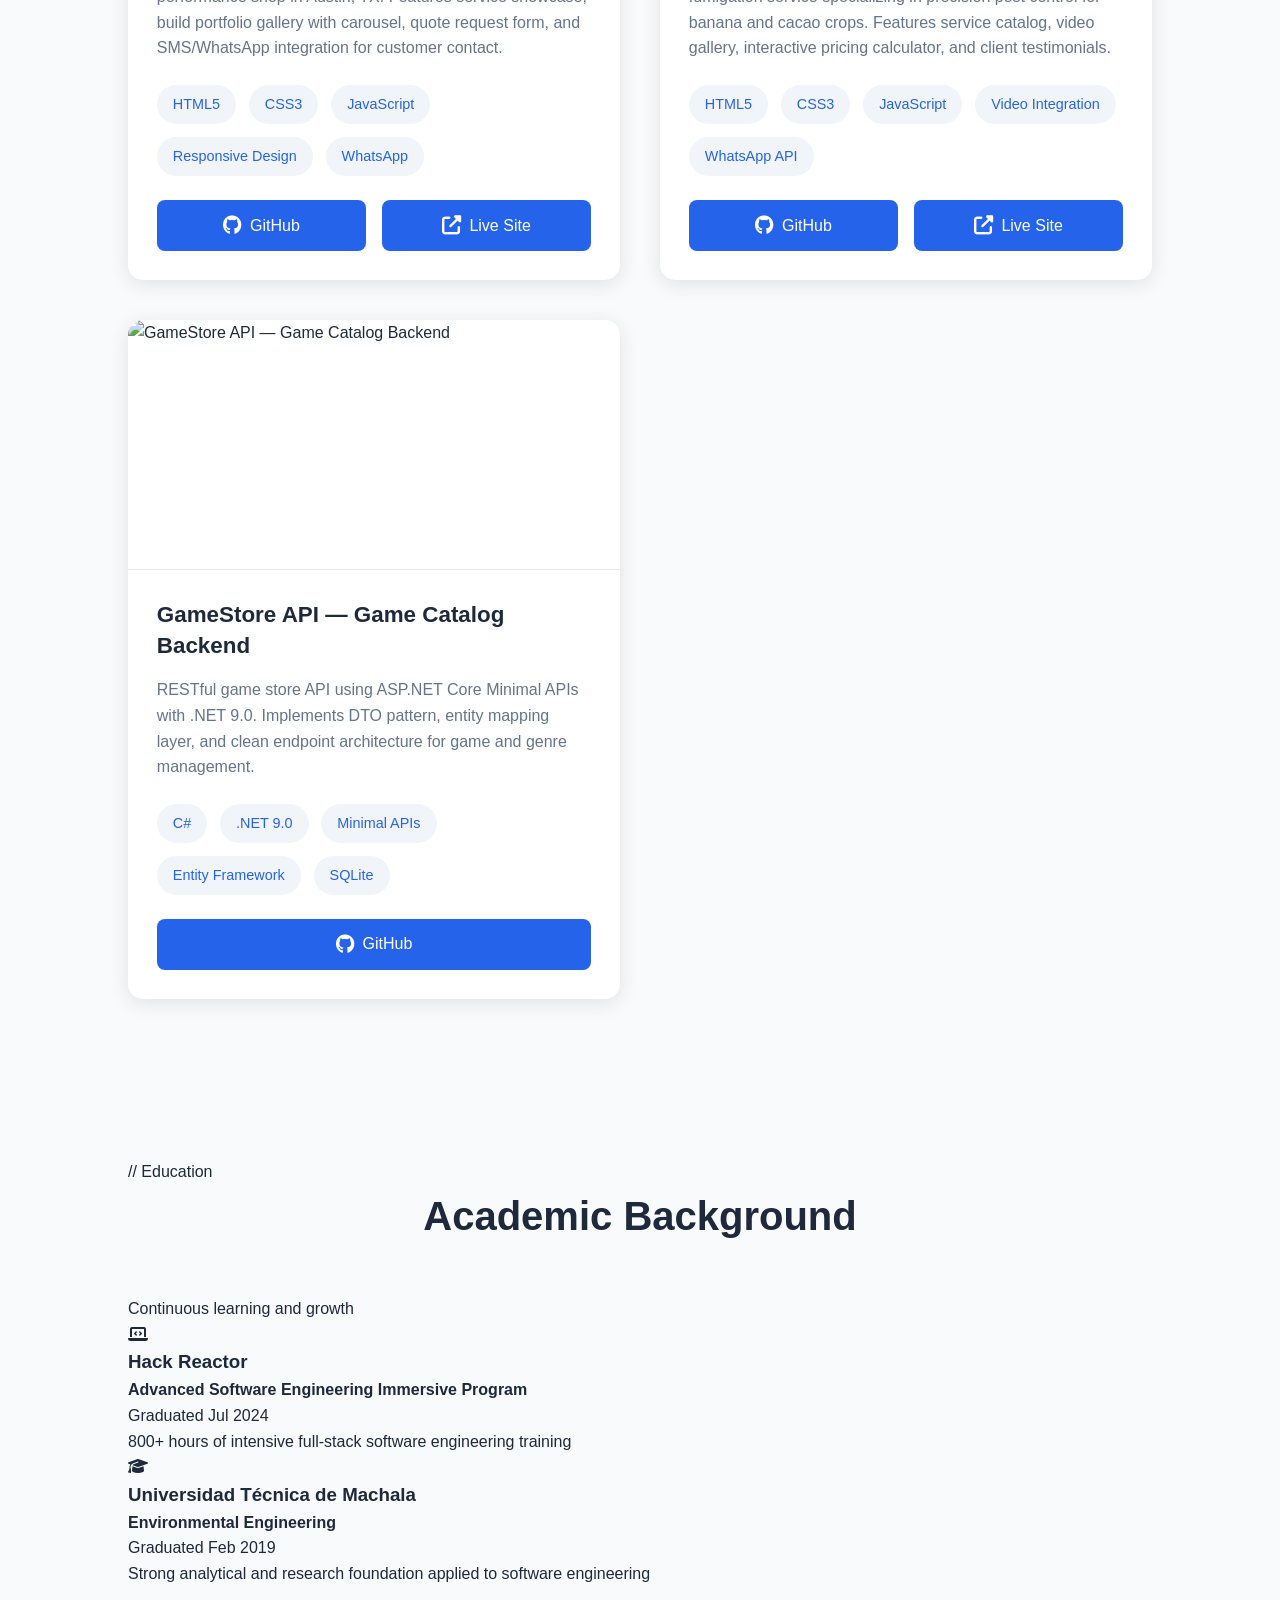
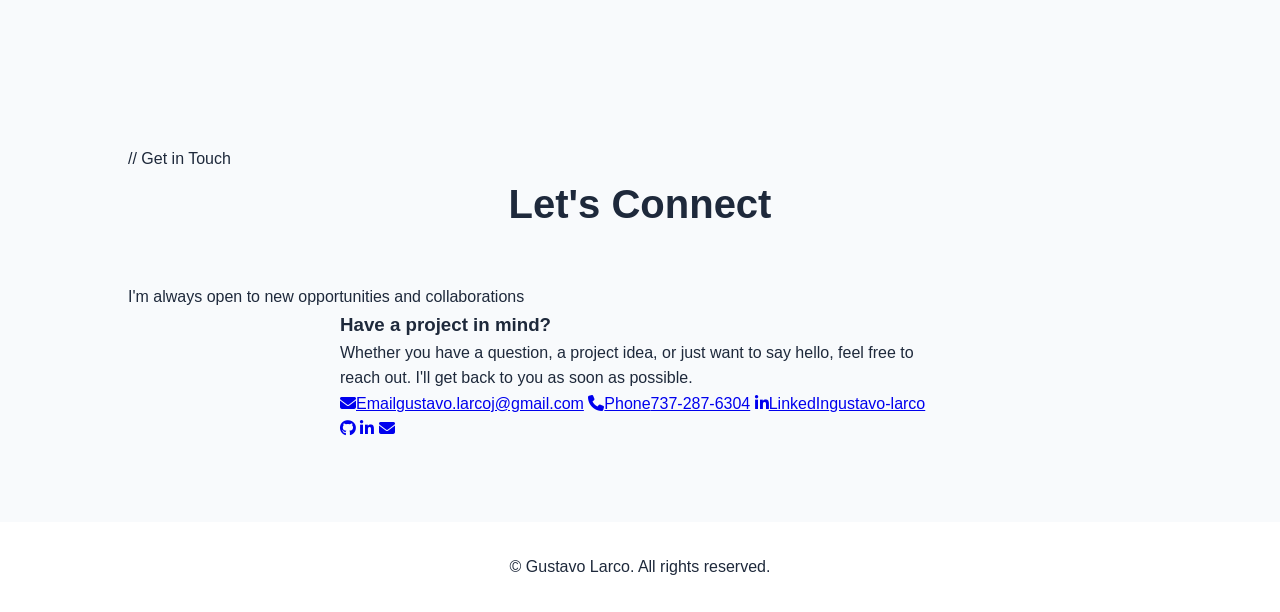
==== commit 04829537: "Redesign portfolio - modern dark theme with animations" ====
--- a/index.html
+++ b/index.html
@@ -1,88 +1,266 @@
 <!DOCTYPE html>
 <html lang="en">
 <head>
-    <meta charset="UTF-8">
-    <meta name="viewport" content="width=device-width, initial-scale=1.0">
-    <title>Gustavo Larco | Software Engineer</title>
-    <meta name="description" content="Full Stack Software Engineer specializing in C#/.NET, Python, React, and Data Analytics. Building scalable web applications and data-driven solutions.">
-    <meta property="og:title" content="Gustavo Larco | Software Engineer">
-    <meta property="og:description" content="Full Stack Software Engineer building scalable web apps with C#/.NET, Python, React, and Power BI.">
-    <meta property="og:type" content="website">
-    <link rel="stylesheet" href="css/styles.css">
-    <link rel="stylesheet" href="https://cdnjs.cloudflare.com/ajax/libs/font-awesome/6.0.0/css/all.min.css">
-    <link rel="preconnect" href="https://fonts.googleapis.com">
-    <link rel="preconnect" href="https://fonts.gstatic.com" crossorigin>
-    <link href="https://fonts.googleapis.com/css2?family=Poppins:wght@300;400;500;600;700&display=swap" rel="stylesheet">
+  <meta charset="UTF-8" />
+  <meta name="viewport" content="width=device-width, initial-scale=1.0" />
+  <meta name="description" content="Gustavo Larco — Full Stack Software Engineer & Data Analyst. Building scalable web applications with C#/.NET, React, Python, and cloud technologies." />
+  <meta name="keywords" content="Gustavo Larco, Software Engineer, Full Stack Developer, Data Analyst, C#, .NET, React, Python, Portfolio" />
+  <meta name="author" content="Gustavo Larco" />
+  <meta property="og:title" content="Gustavo Larco — Software Engineer & Data Analyst" />
+  <meta property="og:description" content="Full Stack Software Engineer building scalable web applications and data-driven solutions." />
+  <meta property="og:type" content="website" />
+  <meta property="og:url" content="https://gustavolarcodev.github.io" />
+  <title>Gustavo Larco — Software Engineer &amp; Data Analyst</title>
+  <link rel="icon" href="data:image/svg+xml,<svg xmlns='http://www.w3.org/2000/svg' viewBox='0 0 100 100'><text y='.9em' font-size='90'>GL</text></svg>" />
+  <link rel="preconnect" href="https://fonts.googleapis.com" />
+  <link rel="preconnect" href="https://fonts.gstatic.com" crossorigin />
+  <link href="https://fonts.googleapis.com/css2?family=Inter:wght@300;400;500;600;700;800;900&family=Fira+Code:wght@400;500;600&display=swap" rel="stylesheet" />
+  <link rel="stylesheet" href="https://cdnjs.cloudflare.com/ajax/libs/font-awesome/6.5.1/css/all.min.css" />
+  <link rel="stylesheet" href="https://cdnjs.cloudflare.com/ajax/libs/aos/2.3.4/aos.css" />
+  <link rel="stylesheet" href="css/styles.css" />
 </head>
 <body>
-    <header>
-        <nav class="navbar">
-            <div class="logo">GL</div>
-            <ul class="nav-links">
-                <li><a href="#about">About</a></li>
-                <li><a href="#projects">Projects</a></li>
-                <li><a href="#skills">Skills</a></li>
-                <li><a href="#contact">Contact</a></li>
-            </ul>
-            <div class="menu-btn"><i class="fas fa-bars"></i></div>
-        </nav>
-    </header>
-    <section id="inicio" class="hero">
-        <div class="hero-content">
-            <h1>Gustavo Larco</h1>
-            <h2>Software Engineer</h2>
-            <p class="typewriter">Building scalable applications and data-driven solutions</p>
-            <a href="#projects" class="cta-button">View Projects</a>
-        </div>
-    </section>
-    <section id="about" class="about">
-        <h2>About Me</h2>
-        <div class="about-content">
-            <div class="profile-image">
-                <img src="profile.jpeg" alt="Gustavo Larco - Software Engineer">
-            </div>
-            <div class="about-text">
-                <p>Full Stack Software Engineer and Data Analyst with 2+ years of experience building scalable web applications, REST APIs, and interactive dashboards. I specialize in C#/.NET, Python, JavaScript/TypeScript, and React, with hands-on experience deploying to Azure and AWS. Currently at Simplicity Software, where I build enterprise applications and deliver data insights through Power BI.</p>
-                <p>Graduate of Hack Reactor's Advanced Software Engineering Immersive (800+ hours). I combine strong analytical skills from my Environmental Engineering background with a passion for clean, maintainable code. Bilingual in English and Spanish, with proficiency in Portuguese and Italian.</p>
-                <div class="contact-info">
-                    <p><i class="fas fa-map-marker-alt"></i> St Louis, MO</p>
-                    <p><i class="fas fa-envelope"></i> gustavo.larcoj@gmail.com</p>
-                    <p><i class="fas fa-phone"></i> 737-287-6304</p>
-                </div>
-                <a href="Resume Gustavo-Larco.pdf" class="download-cv" target="_blank">Download Resume <i class="fas fa-download"></i></a>
-            </div>
-        </div>
-    </section>
-    <section id="projects" class="projects">
-        <h2>My Projects</h2>
-        <div class="projects-grid"></div>
-    </section>
-    <section id="skills" class="skills">
-        <h2>Technical Skills</h2>
-        <div class="skills-grid">
-            <div class="skill-category"><h3>Languages</h3><ul><li>C#</li><li>Python 3</li><li>JavaScript ES6+</li><li>TypeScript</li><li>SQL</li></ul></div>
-            <div class="skill-category"><h3>Frameworks & Libraries</h3><ul><li>ASP.NET Core / .NET</li><li>React.js / Next.js</li><li>Django / Django REST</li><li>FastAPI</li><li>Node.js</li></ul></div>
-            <div class="skill-category"><h3>Cloud, Data & DevOps</h3><ul><li>Microsoft Azure</li><li>AWS (S3)</li><li>Power BI / DAX</li><li>Docker</li><li>CI/CD (GitHub Actions)</li></ul></div>
-            <div class="skill-category"><h3>Databases & Tools</h3><ul><li>PostgreSQL / SQL Server</li><li>MongoDB / MySQL</li><li>Entity Framework Core</li><li>Git / GitHub</li><li>Stripe API / SignalR</li></ul></div>
-        </div>
-    </section>
-    <section id="contact" class="contact">
-        <h2>Contact Me</h2>
-        <div class="contact-content">
-            <form id="contact-form">
-                <div class="form-group"><input type="text" id="name" name="name" required placeholder="Name"></div>
-                <div class="form-group"><input type="email" id="email" name="email" required placeholder="Email"></div>
-                <div class="form-group"><textarea id="message" name="message" required placeholder="Message"></textarea></div>
-                <button type="submit" class="submit-btn">Send Message</button>
-            </form>
-            <div class="social-links">
-                <a href="https://github.com/GustavoLarcoDev" target="_blank"><i class="fab fa-github"></i></a>
-                <a href="https://www.linkedin.com/in/gustavo-larco/" target="_blank"><i class="fab fa-linkedin"></i></a>
-                <a href="https://twitter.com/LarcoGustavo" target="_blank"><i class="fab fa-twitter"></i></a>
-            </div>
-        </div>
-    </section>
-    <footer><p>&copy; <script>document.write(new Date().getFullYear())</script> Gustavo Larco. All rights reserved.</p></footer>
-    <script src="js/main.js"></script>
+  <nav class="navbar" id="navbar">
+    <div class="nav-container">
+      <a href="#hero" class="nav-logo">&lt;<span>GL</span>/&gt;</a>
+      <div class="nav-links" id="nav-links">
+        <a href="#about">About</a>
+        <a href="#skills">Skills</a>
+        <a href="#experience">Experience</a>
+        <a href="#projects">Projects</a>
+        <a href="#education">Education</a>
+        <a href="#contact">Contact</a>
+        <a href="Gustavo_Larco_Resume.pdf" target="_blank" class="nav-resume-btn">
+          <i class="fa-solid fa-download"></i> Resume
+        </a>
+      </div>
+      <button class="hamburger" id="hamburger" aria-label="Toggle navigation">
+        <span></span><span></span><span></span>
+      </button>
+    </div>
+  </nav>
+  <div class="nav-overlay" id="nav-overlay"></div>
+
+  <section id="hero">
+    <canvas id="particle-canvas"></canvas>
+    <div class="hero-gradient-orb orb-1"></div>
+    <div class="hero-gradient-orb orb-2"></div>
+    <div class="hero-content">
+      <div class="hero-profile-wrapper" data-aos="zoom-in" data-aos-duration="1000">
+        <img src="profile.jpeg" alt="Gustavo Larco" class="hero-profile-img" />
+      </div>
+      <div class="hero-badge" data-aos="fade-down" data-aos-delay="200">
+        <span class="dot"></span> Available for opportunities
+      </div>
+      <h1 class="hero-name" data-aos="fade-up" data-aos-delay="300">
+        Gustavo <span class="gradient-text">Larco</span>
+      </h1>
+      <div class="hero-typewriter-wrapper" data-aos="fade-up" data-aos-delay="400">
+        <span class="typewriter-static">I'm a</span>
+        <span class="typewriter-text"></span>
+        <span class="typewriter-cursor"></span>
+      </div>
+      <p class="hero-description" data-aos="fade-up" data-aos-delay="500">
+        Building scalable web applications, REST APIs, and data-driven dashboards with modern technologies. Based in St. Louis, MO.
+      </p>
+      <div class="hero-buttons" data-aos="fade-up" data-aos-delay="600">
+        <a href="#projects" class="btn-primary"><i class="fa-solid fa-rocket"></i> View My Work</a>
+        <a href="Gustavo_Larco_Resume.pdf" target="_blank" class="btn-secondary"><i class="fa-solid fa-file-arrow-down"></i> Download Resume</a>
+      </div>
+      <div class="hero-socials" data-aos="fade-up" data-aos-delay="700">
+        <a href="https://github.com/GustavoLarcoDev" target="_blank" rel="noopener noreferrer" aria-label="GitHub"><i class="fa-brands fa-github"></i></a>
+        <a href="https://www.linkedin.com/in/gustavo-larco/" target="_blank" rel="noopener noreferrer" aria-label="LinkedIn"><i class="fa-brands fa-linkedin-in"></i></a>
+        <a href="mailto:gustavo.larcoj@gmail.com" aria-label="Email"><i class="fa-solid fa-envelope"></i></a>
+        <a href="tel:7372876304" aria-label="Phone"><i class="fa-solid fa-phone"></i></a>
+      </div>
+    </div>
+    <div class="scroll-indicator"><span>Scroll</span><i class="fa-solid fa-chevron-down"></i></div>
+  </section>
+  <section id="about">
+    <div class="container">
+      <div class="section-header" data-aos="fade-up">
+        <span class="section-label">// About Me</span>
+        <h2>Get to Know <span class="gradient-text">Me</span></h2>
+        <p>Engineer by training, developer by passion</p>
+      </div>
+      <div class="about-grid">
+        <div class="about-image-wrapper" data-aos="fade-right">
+          <div class="about-image-card">
+            <img src="profile.jpeg" alt="Gustavo Larco" />
+            <div class="about-float-badge top-right"><i class="fa-solid fa-code"></i> 2+ Years Exp.</div>
+            <div class="about-float-badge bottom-left"><i class="fa-solid fa-globe"></i> 4 Languages</div>
+          </div>
+        </div>
+        <div class="about-text" data-aos="fade-left">
+          <h3>Full Stack Engineer &amp; Data Analyst</h3>
+          <p>Full Stack Software Engineer and Data Analyst with 2+ years of experience building scalable web applications, REST APIs, and interactive dashboards. I specialize in C#/.NET, Python, JavaScript/TypeScript, and React, with hands-on experience deploying to Azure and AWS.</p>
+          <p>Currently at Simplicity Software, I build enterprise applications and deliver data insights through Power BI. I'm a graduate of Hack Reactor's Advanced Software Engineering Immersive (800+ hours) and bring a unique analytical perspective from my Environmental Engineering background.</p>
+          <p>Bilingual in English and Spanish, with proficiency in Portuguese and Italian. I'm passionate about clean, maintainable code and creating impactful solutions.</p>
+          <div class="about-details">
+            <div class="about-detail-item"><i class="fa-solid fa-location-dot"></i><div><div class="detail-label">Location</div><div class="detail-value">St. Louis, MO</div></div></div>
+            <div class="about-detail-item"><i class="fa-solid fa-briefcase"></i><div><div class="detail-label">Company</div><div class="detail-value">Simplicity Software</div></div></div>
+            <div class="about-detail-item"><i class="fa-solid fa-envelope"></i><div><div class="detail-label">Email</div><div class="detail-value">gustavo.larcoj@gmail.com</div></div></div>
+            <div class="about-detail-item"><i class="fa-solid fa-language"></i><div><div class="detail-label">Languages</div><div class="detail-value">EN, ES, PT, IT</div></div></div>
+          </div>
+        </div>
+      </div>
+    </div>
+  </section>
+
+  <div class="stats-section">
+    <div class="container">
+      <div class="stats-grid">
+        <div class="stat-card" data-aos="fade-up" data-aos-delay="0"><div class="stat-icon"><i class="fa-solid fa-diagram-project"></i></div><div class="stat-number" data-target="9" data-suffix="+">0+</div><div class="stat-label">Projects Built</div></div>
+        <div class="stat-card" data-aos="fade-up" data-aos-delay="100"><div class="stat-icon"><i class="fa-solid fa-calendar-check"></i></div><div class="stat-number" data-target="3" data-suffix="+">0+</div><div class="stat-label">Years Coding</div></div>
+        <div class="stat-card" data-aos="fade-up" data-aos-delay="200"><div class="stat-icon"><i class="fa-solid fa-code"></i></div><div class="stat-number" data-target="50000" data-suffix="+">0+</div><div class="stat-label">Lines of Code</div></div>
+        <div class="stat-card" data-aos="fade-up" data-aos-delay="300"><div class="stat-icon"><i class="fa-solid fa-earth-americas"></i></div><div class="stat-number" data-target="4" data-suffix="">0</div><div class="stat-label">Languages Spoken</div></div>
+      </div>
+    </div>
+  </div>
+
+  <section id="skills">
+    <div class="container">
+      <div class="section-header" data-aos="fade-up">
+        <span class="section-label">// Tech Stack</span>
+        <h2>Skills &amp; <span class="gradient-text">Technologies</span></h2>
+        <p>Tools and technologies I work with daily</p>
+      </div>
+      <div class="skills-categories">
+        <div class="skill-category" data-aos="fade-up" data-aos-delay="0"><div class="skill-category-header"><div class="skill-category-icon"><i class="fa-solid fa-code"></i></div><h3>Languages</h3></div><div class="skill-tags"><span class="skill-tag">C#</span><span class="skill-tag">Python 3</span><span class="skill-tag">JavaScript ES6+</span><span class="skill-tag">TypeScript</span><span class="skill-tag">SQL</span><span class="skill-tag">HTML5</span><span class="skill-tag">CSS</span></div></div>
+        <div class="skill-category" data-aos="fade-up" data-aos-delay="100"><div class="skill-category-header"><div class="skill-category-icon"><i class="fa-solid fa-layer-group"></i></div><h3>Frameworks</h3></div><div class="skill-tags"><span class="skill-tag">ASP.NET Core / .NET</span><span class="skill-tag">React.js / Next.js</span><span class="skill-tag">Django / Django REST</span><span class="skill-tag">FastAPI</span><span class="skill-tag">Node.js</span></div></div>
+        <div class="skill-category" data-aos="fade-up" data-aos-delay="200"><div class="skill-category-header"><div class="skill-category-icon"><i class="fa-solid fa-cloud"></i></div><h3>Cloud &amp; DevOps</h3></div><div class="skill-tags"><span class="skill-tag">Microsoft Azure</span><span class="skill-tag">AWS (S3)</span><span class="skill-tag">Docker</span><span class="skill-tag">CI/CD (GitHub Actions)</span></div></div>
+        <div class="skill-category" data-aos="fade-up" data-aos-delay="300"><div class="skill-category-header"><div class="skill-category-icon"><i class="fa-solid fa-database"></i></div><h3>Data &amp; Databases</h3></div><div class="skill-tags"><span class="skill-tag">Power BI / DAX</span><span class="skill-tag">PostgreSQL / SQL Server</span><span class="skill-tag">MongoDB / MySQL</span><span class="skill-tag">Entity Framework Core</span></div></div>
+        <div class="skill-category" data-aos="fade-up" data-aos-delay="400"><div class="skill-category-header"><div class="skill-category-icon"><i class="fa-solid fa-wrench"></i></div><h3>Tools &amp; Integrations</h3></div><div class="skill-tags"><span class="skill-tag">Git / GitHub</span><span class="skill-tag">Stripe API</span><span class="skill-tag">SignalR</span></div></div>
+      </div>
+    </div>
+  </section>
+
+  <section id="experience">
+    <div class="container">
+      <div class="section-header" data-aos="fade-up">
+        <span class="section-label">// Career Path</span>
+        <h2>Professional <span class="gradient-text">Experience</span></h2>
+        <p>My journey in tech and beyond</p>
+      </div>
+      <div class="timeline">
+        <div class="timeline-item" data-aos="fade-up" data-aos-delay="0"><div class="timeline-dot"></div><div class="timeline-card"><div class="timeline-date">2025 &mdash; Present</div><h3>Software Engineer / Data Analyst</h3><h4>Simplicity Software</h4></div></div>
+        <div class="timeline-item" data-aos="fade-up" data-aos-delay="100"><div class="timeline-dot"></div><div class="timeline-card"><div class="timeline-date">2025 &mdash; Present</div><h3>Full Stack Web Developer</h3><h4>Freelance</h4></div></div>
+        <div class="timeline-item" data-aos="fade-up" data-aos-delay="200"><div class="timeline-dot"></div><div class="timeline-card"><div class="timeline-date">Aug 2023 &mdash; Aug 2024</div><h3>Warehouse Associate / Coach Ambassador</h3><h4>Amazon</h4></div></div>
+        <div class="timeline-item" data-aos="fade-up" data-aos-delay="300"><div class="timeline-dot"></div><div class="timeline-card"><div class="timeline-date">Feb 2022 &mdash; Aug 2023</div><h3>Principal Customer Service</h3><h4>Marriott Aloft Hotel</h4></div></div>
+      </div>
+    </div>
+  </section>
+  <section id="projects">
+    <div class="container">
+      <div class="section-header" data-aos="fade-up">
+        <span class="section-label">// Portfolio</span>
+        <h2>Featured <span class="gradient-text">Projects</span></h2>
+        <p>A selection of applications and websites I have built</p>
+      </div>
+      <div class="project-filters" data-aos="fade-up" data-aos-delay="100">
+        <button class="filter-btn active" data-filter="all">All</button>
+        <button class="filter-btn" data-filter="featured">Featured</button>
+        <button class="filter-btn" data-filter="backend">Backend</button>
+        <button class="filter-btn" data-filter="frontend">Frontend</button>
+        <button class="filter-btn" data-filter="freelance">Freelance</button>
+      </div>
+      <div class="projects-grid">
+        <div class="project-card" data-category="featured frontend freelance" data-aos="fade-up" data-aos-delay="0">
+          <div class="project-image"><img src="https://images.unsplash.com/photo-1460925895917-afdab827c52f?auto=format&fit=crop&w=800&q=80" alt="My-Negocio.com" loading="lazy" /><div class="project-image-overlay"></div><span class="project-featured-badge">Featured</span></div>
+          <div class="project-info"><h3>My-Negocio.com</h3><p>SaaS business management platform serving small businesses across Latin America. Multi-tenant platform supporting memberships, appointments, retail/POS, and restaurants with WhatsApp automation, financial dashboards, and integrated POS.</p><div class="project-tech"><span>JavaScript</span><span>Bootstrap</span><span>REST APIs</span><span>WhatsApp API</span><span>CSS3</span></div><div class="project-links"><a href="https://my-negocio.com" target="_blank" rel="noopener noreferrer" class="project-link live-link"><i class="fa-solid fa-arrow-up-right-from-square"></i> Live Site</a></div></div>
+        </div>
+        <div class="project-card" data-category="featured backend frontend" data-aos="fade-up" data-aos-delay="100">
+          <div class="project-image"><img src="https://images.unsplash.com/photo-1532629345422-7515f3d16bb6?auto=format&fit=crop&w=800&q=80" alt="TryQL" loading="lazy" /><div class="project-image-overlay"></div><span class="project-featured-badge">Featured</span></div>
+          <div class="project-info"><h3>TryQL &mdash; Donation Platform</h3><p>Production SaaS platform built at Simplicity Software that rounds up debit/credit card transactions and directs spare change to local nonprofits, churches, and community organizations. Serving 10,000+ donors and 500+ causes with secure payment processing.</p><div class="project-tech"><span>C#</span><span>.NET</span><span>Tailwind CSS</span><span>Cloudflare</span><span>Google Analytics</span><span>Stripe</span></div><div class="project-links"><a href="https://tryql.com" target="_blank" rel="noopener noreferrer" class="project-link live-link"><i class="fa-solid fa-arrow-up-right-from-square"></i> Live Site</a></div></div>
+        </div>
+        <div class="project-card" data-category="featured backend" data-aos="fade-up" data-aos-delay="200">
+          <div class="project-image"><img src="https://images.unsplash.com/photo-1566073771259-6a8506099945?auto=format&fit=crop&w=800&q=80" alt="MyHotel" loading="lazy" /><div class="project-image-overlay"></div><span class="project-featured-badge">Featured</span></div>
+          <div class="project-info"><h3>MyHotel &mdash; Hotel Management System</h3><p>Enterprise-grade hotel operations platform with 29 controllers spanning front desk, housekeeping, maintenance, budgeting, HR evaluations, and guest services. Features real-time push notifications via SignalR and automated CI/CD deployment.</p><div class="project-tech"><span>C#</span><span>ASP.NET Core MVC</span><span>Entity Framework</span><span>SignalR</span><span>GitHub Actions</span></div><div class="project-links"><a href="https://github.com/GustavoLarcoDev/myhotel" target="_blank" rel="noopener noreferrer" class="project-link github-link"><i class="fa-brands fa-github"></i> Source Code</a></div></div>
+        </div>
+        <div class="project-card" data-category="featured backend frontend" data-aos="fade-up" data-aos-delay="300">
+          <div class="project-image"><img src="https://images.unsplash.com/photo-1534438327276-14e5300c3a48?auto=format&fit=crop&w=800&q=80" alt="MiGimnasio" loading="lazy" /><div class="project-image-overlay"></div><span class="project-featured-badge">Featured</span></div>
+          <div class="project-info"><h3>MiGimnasio &mdash; Gym Management SaaS</h3><p>Full-stack SaaS platform for gym owners featuring client management, automated payment reminders via WhatsApp/SMS, financial reporting, QR attendance tracking, and online payments.</p><div class="project-tech"><span>C#</span><span>ASP.NET</span><span>SQL Server</span><span>Bootstrap</span><span>JavaScript</span><span>AOS</span></div><div class="project-links"><a href="https://github.com/GustavoLarcoDev/gimnasio" target="_blank" rel="noopener noreferrer" class="project-link github-link"><i class="fa-brands fa-github"></i> Source Code</a><a href="https://gustavolarcodev.github.io/migimnasiolandingpage/" target="_blank" rel="noopener noreferrer" class="project-link live-link"><i class="fa-solid fa-arrow-up-right-from-square"></i> Live Site</a></div></div>
+        </div>
+        <div class="project-card" data-category="backend frontend" data-aos="fade-up" data-aos-delay="0">
+          <div class="project-image"><img src="https://images.unsplash.com/photo-1501504905252-473c47e087f8?auto=format&fit=crop&w=800&q=80" alt="EduTools" loading="lazy" /><div class="project-image-overlay"></div></div>
+          <div class="project-info"><h3>EduTools &mdash; Educational Platform</h3><p>Full-stack educational platform for university students with career-specific tools, tutorials, and video content. Integrated Stripe payment processing for premium subscriptions and AWS S3 for scalable file storage.</p><div class="project-tech"><span>Django</span><span>Next.js</span><span>TypeScript</span><span>PostgreSQL</span><span>Stripe</span><span>AWS S3</span></div><div class="project-links"><a href="https://github.com/GustavoLarcoDev/EduTools" target="_blank" rel="noopener noreferrer" class="project-link github-link"><i class="fa-brands fa-github"></i> Source Code</a></div></div>
+        </div>
+        <div class="project-card" data-category="frontend freelance" data-aos="fade-up" data-aos-delay="100">
+          <div class="project-image"><img src="https://images.unsplash.com/photo-1460925895917-afdab827c52f?auto=format&fit=crop&w=800&q=80" alt="Impulsoyz" loading="lazy" /><div class="project-image-overlay"></div></div>
+          <div class="project-info"><h3>Impulsoyz &mdash; Digital Marketing Agency</h3><p>Professional multi-page website for a real digital marketing agency in Ecuador. Features service catalog, portfolio gallery, tiered pricing, WhatsApp integration, and SEO optimization.</p><div class="project-tech"><span>HTML5</span><span>CSS3</span><span>JavaScript</span><span>SEO</span><span>WhatsApp API</span></div><div class="project-links"><a href="https://github.com/GustavoLarcoDev/Impulsoyz" target="_blank" rel="noopener noreferrer" class="project-link github-link"><i class="fa-brands fa-github"></i> Source Code</a><a href="https://impulsoyz.com" target="_blank" rel="noopener noreferrer" class="project-link live-link"><i class="fa-solid fa-arrow-up-right-from-square"></i> Live Site</a></div></div>
+        </div>
+        <div class="project-card" data-category="frontend freelance" data-aos="fade-up" data-aos-delay="200">
+          <div class="project-image"><img src="https://images.unsplash.com/photo-1492144534655-ae79c964c9d7?auto=format&fit=crop&w=800&q=80" alt="Trap House Performance" loading="lazy" /><div class="project-image-overlay"></div></div>
+          <div class="project-info"><h3>Trap House Performance</h3><p>Client website for a truck customization and diesel performance shop in Austin, TX. Features service showcase, build portfolio gallery with carousel, quote request form, and SMS/WhatsApp integration.</p><div class="project-tech"><span>HTML5</span><span>CSS3</span><span>JavaScript</span><span>Responsive Design</span><span>WhatsApp</span></div><div class="project-links"><a href="https://github.com/GustavoLarcoDev/Traphouseperformance" target="_blank" rel="noopener noreferrer" class="project-link github-link"><i class="fa-brands fa-github"></i> Source Code</a><a href="https://gustavolarcodev.github.io/Traphouseperformance/" target="_blank" rel="noopener noreferrer" class="project-link live-link"><i class="fa-solid fa-arrow-up-right-from-square"></i> Live Site</a></div></div>
+        </div>
+        <div class="project-card" data-category="frontend freelance" data-aos="fade-up" data-aos-delay="300">
+          <div class="project-image"><img src="https://images.unsplash.com/photo-1508614589041-895b88991e3e?auto=format&fit=crop&w=800&q=80" alt="SkyFumig" loading="lazy" /><div class="project-image-overlay"></div></div>
+          <div class="project-info"><h3>SkyFumig &mdash; Drone Fumigation</h3><p>Professional website for drone-based agricultural fumigation service specializing in precision pest control for banana and cacao crops. Features interactive pricing calculator and video gallery.</p><div class="project-tech"><span>HTML5</span><span>CSS3</span><span>JavaScript</span><span>Video Integration</span><span>WhatsApp API</span></div><div class="project-links"><a href="https://github.com/GustavoLarcoDev/Fumigation" target="_blank" rel="noopener noreferrer" class="project-link github-link"><i class="fa-brands fa-github"></i> Source Code</a><a href="https://gustavolarcodev.github.io/Fumigation/" target="_blank" rel="noopener noreferrer" class="project-link live-link"><i class="fa-solid fa-arrow-up-right-from-square"></i> Live Site</a></div></div>
+        </div>
+        <div class="project-card" data-category="backend" data-aos="fade-up" data-aos-delay="400">
+          <div class="project-image"><img src="https://images.unsplash.com/photo-1538481199705-c710c4e965fc?auto=format&fit=crop&w=800&q=80" alt="GameStore API" loading="lazy" /><div class="project-image-overlay"></div></div>
+          <div class="project-info"><h3>GameStore API</h3><p>RESTful game store API using ASP.NET Core Minimal APIs with .NET 9.0. Implements DTO pattern, entity mapping layer, and clean endpoint architecture.</p><div class="project-tech"><span>C#</span><span>.NET 9.0</span><span>Minimal APIs</span><span>Entity Framework</span><span>SQLite</span></div><div class="project-links"><a href="https://github.com/GustavoLarcoDev/backendgamestore" target="_blank" rel="noopener noreferrer" class="project-link github-link"><i class="fa-brands fa-github"></i> Source Code</a></div></div>
+        </div>
+      </div>
+    </div>
+  </section>
+  <section id="education">
+    <div class="container">
+      <div class="section-header" data-aos="fade-up">
+        <span class="section-label">// Education</span>
+        <h2>Academic <span class="gradient-text">Background</span></h2>
+        <p>Continuous learning and growth</p>
+      </div>
+      <div class="education-grid">
+        <div class="education-card" data-aos="fade-up" data-aos-delay="0">
+          <div class="education-icon"><i class="fa-solid fa-laptop-code"></i></div>
+          <h3>Hack Reactor</h3><h4>Advanced Software Engineering Immersive Program</h4>
+          <div class="edu-date">Graduated Jul 2024</div>
+          <div class="edu-detail">800+ hours of intensive full-stack software engineering training</div>
+        </div>
+        <div class="education-card" data-aos="fade-up" data-aos-delay="100">
+          <div class="education-icon"><i class="fa-solid fa-graduation-cap"></i></div>
+          <h3>Universidad T&eacute;cnica de Machala</h3><h4>Environmental Engineering</h4>
+          <div class="edu-date">Graduated Feb 2019</div>
+          <div class="edu-detail">Strong analytical and research foundation applied to software engineering</div>
+        </div>
+      </div>
+    </div>
+  </section>
+
+  <section id="contact">
+    <div class="container">
+      <div class="section-header" data-aos="fade-up">
+        <span class="section-label">// Get in Touch</span>
+        <h2>Let's <span class="gradient-text">Connect</span></h2>
+        <p>I'm always open to new opportunities and collaborations</p>
+      </div>
+      <div class="contact-content">
+        <div class="contact-text" data-aos="fade-up" data-aos-delay="100">
+          <h3>Have a project in mind?</h3>
+          <p>Whether you have a question, a project idea, or just want to say hello, feel free to reach out. I'll get back to you as soon as possible.</p>
+        </div>
+        <div class="contact-cards" data-aos="fade-up" data-aos-delay="200">
+          <a href="mailto:gustavo.larcoj@gmail.com" class="contact-card"><i class="fa-solid fa-envelope"></i><span class="contact-card-label">Email</span><span class="contact-card-value">gustavo.larcoj@gmail.com</span></a>
+          <a href="tel:7372876304" class="contact-card"><i class="fa-solid fa-phone"></i><span class="contact-card-label">Phone</span><span class="contact-card-value">737-287-6304</span></a>
+          <a href="https://www.linkedin.com/in/gustavo-larco/" target="_blank" rel="noopener noreferrer" class="contact-card"><i class="fa-brands fa-linkedin-in"></i><span class="contact-card-label">LinkedIn</span><span class="contact-card-value">gustavo-larco</span></a>
+        </div>
+        <div class="contact-socials" data-aos="fade-up" data-aos-delay="300">
+          <a href="https://github.com/GustavoLarcoDev" target="_blank" rel="noopener noreferrer" aria-label="GitHub"><i class="fa-brands fa-github"></i></a>
+          <a href="https://www.linkedin.com/in/gustavo-larco/" target="_blank" rel="noopener noreferrer" aria-label="LinkedIn"><i class="fa-brands fa-linkedin-in"></i></a>
+          <a href="mailto:gustavo.larcoj@gmail.com" aria-label="Email"><i class="fa-solid fa-envelope"></i></a>
+        </div>
+      </div>
+    </div>
+  </section>
+
+  <footer>
+    <div class="container">
+      <p>&copy; <span id="current-year"></span> Gustavo Larco. All rights reserved.</p>
+    </div>
+  </footer>
+
+  <script src="https://cdnjs.cloudflare.com/ajax/libs/aos/2.3.4/aos.js"></script>
+  <script src="js/main.js"></script>
 </body>
 </html>
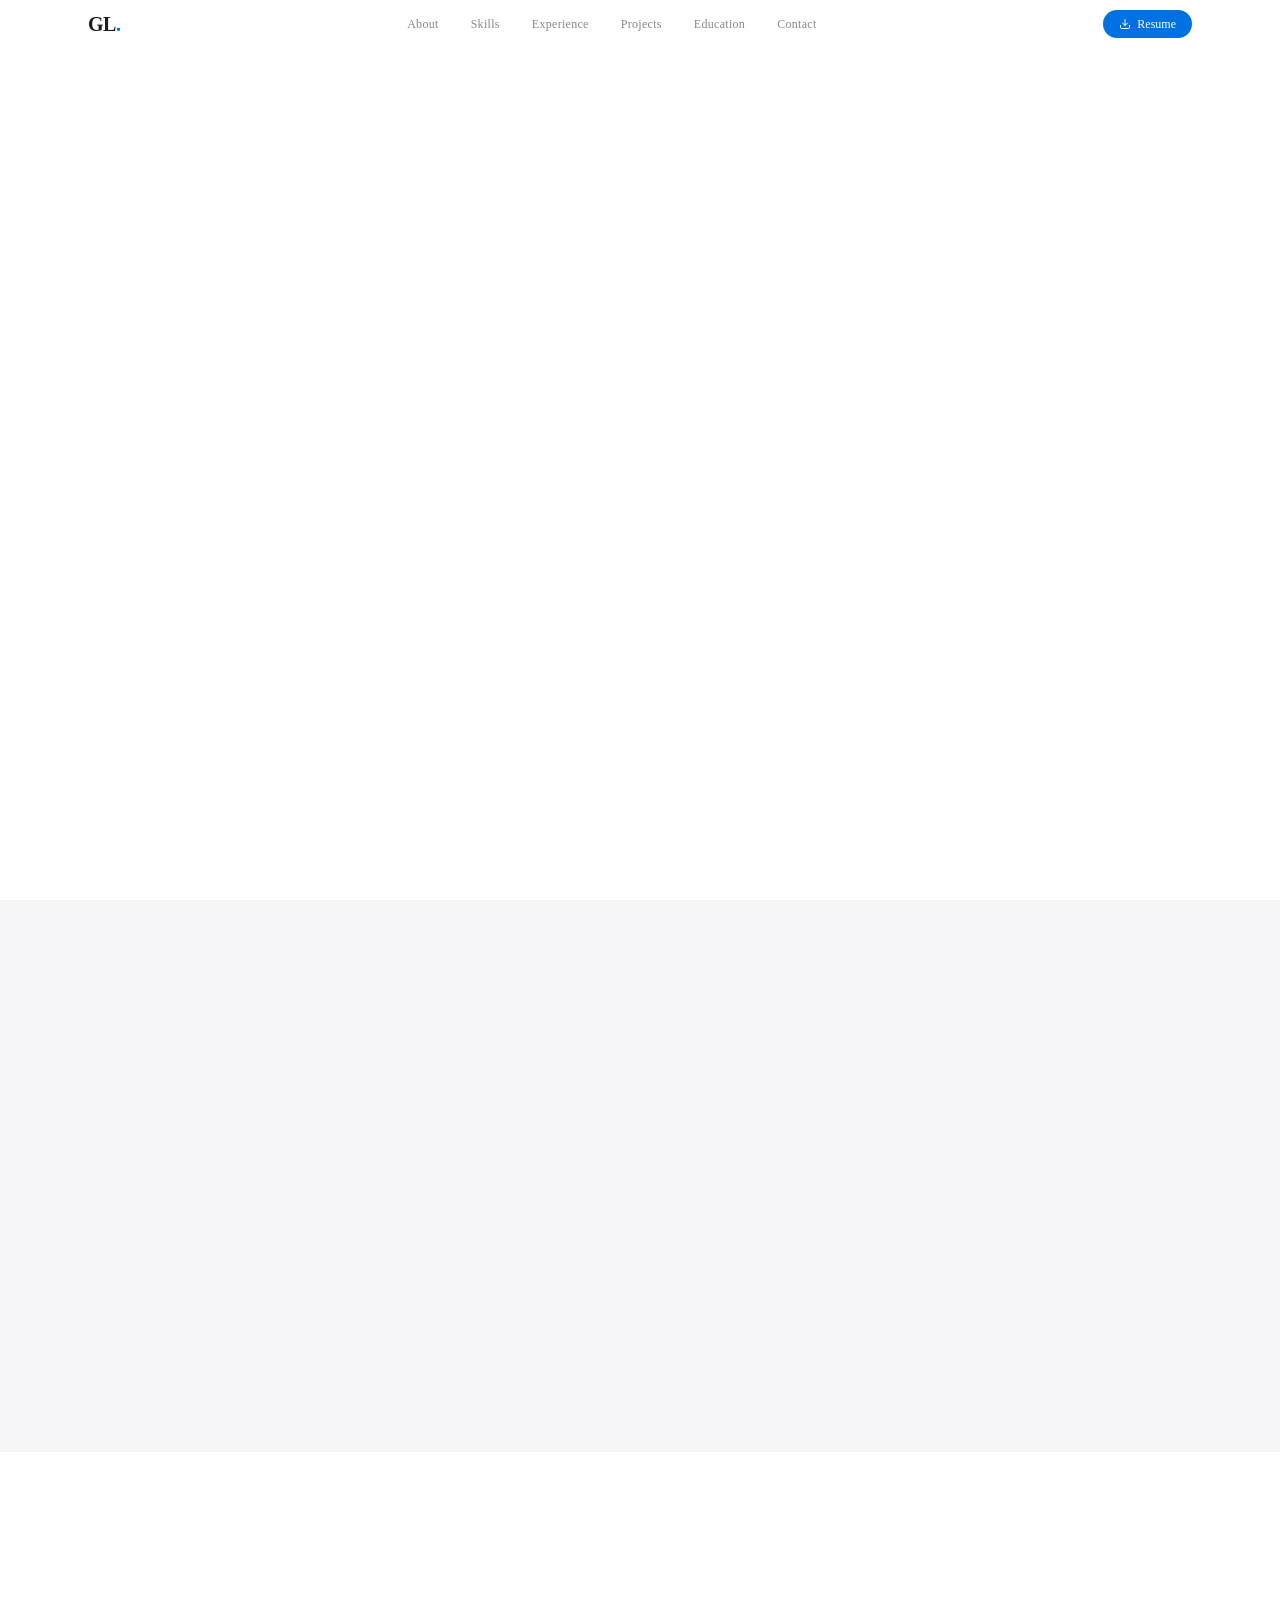
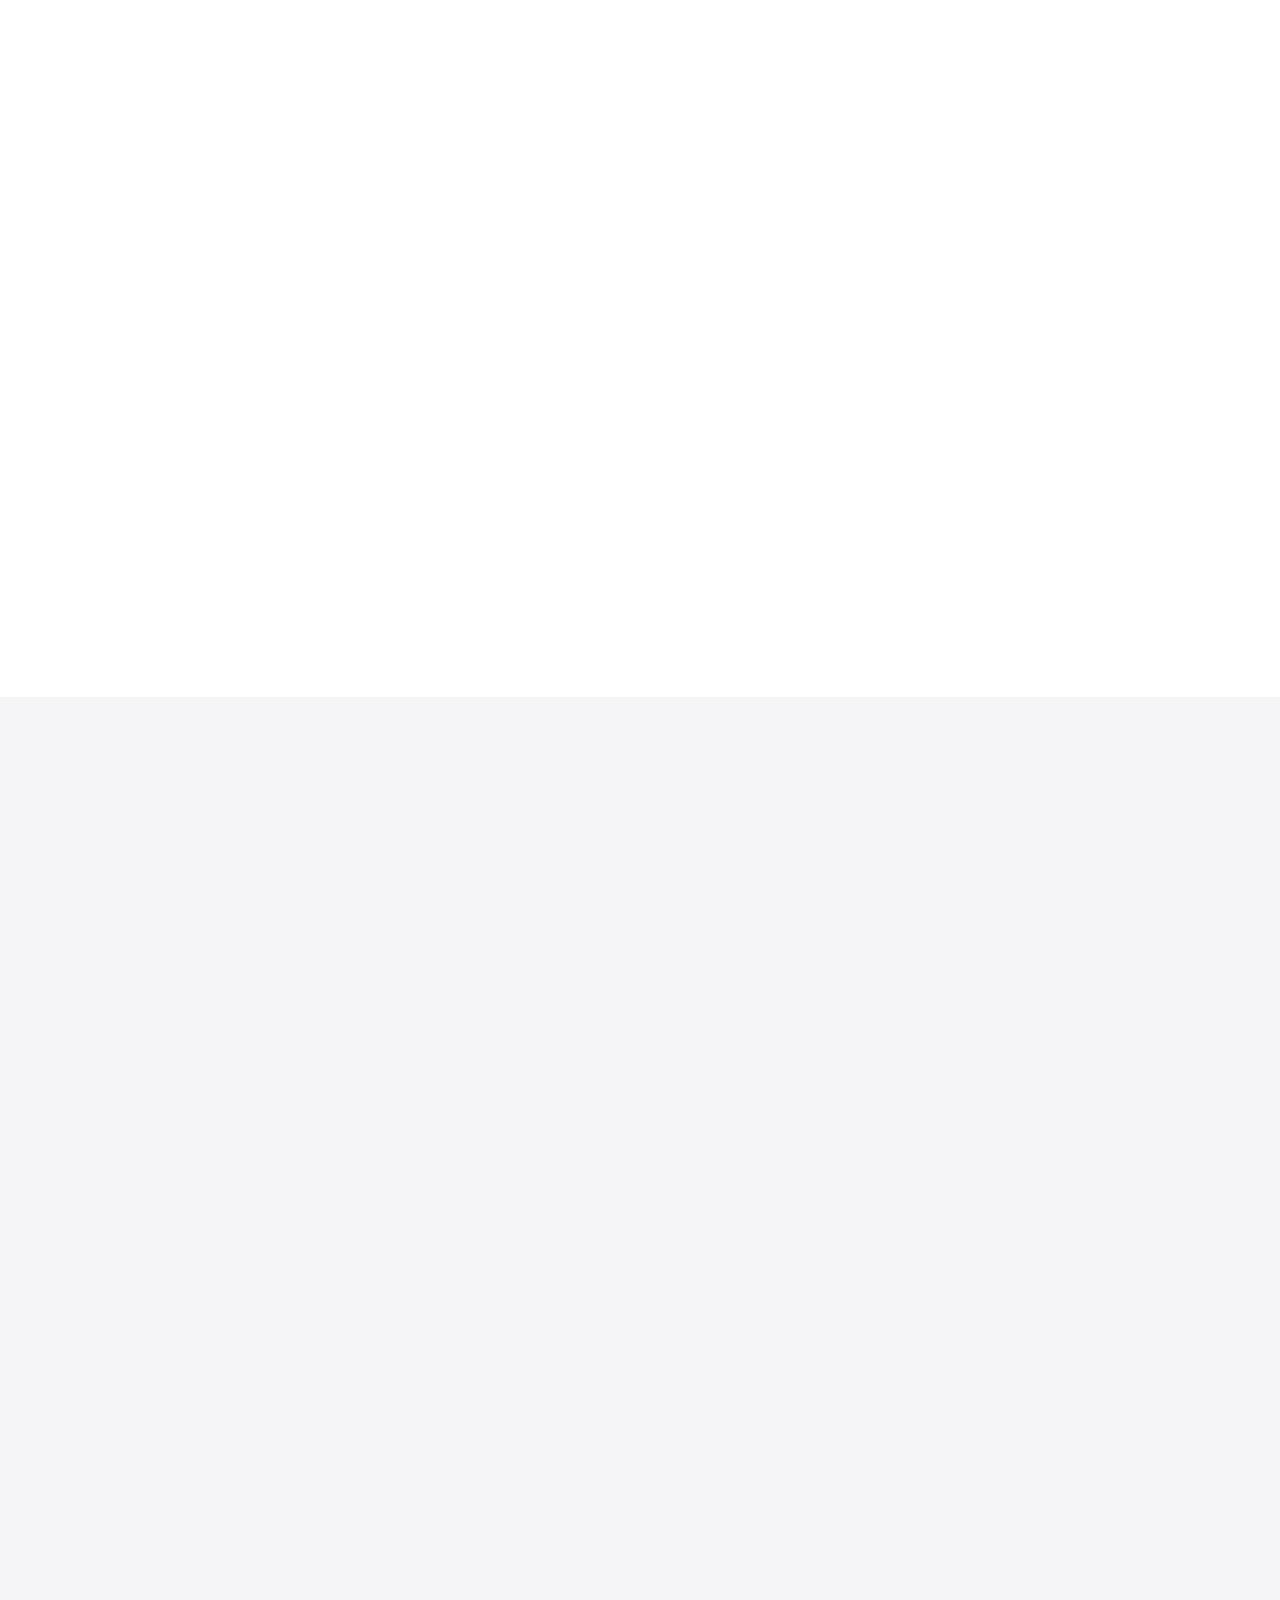
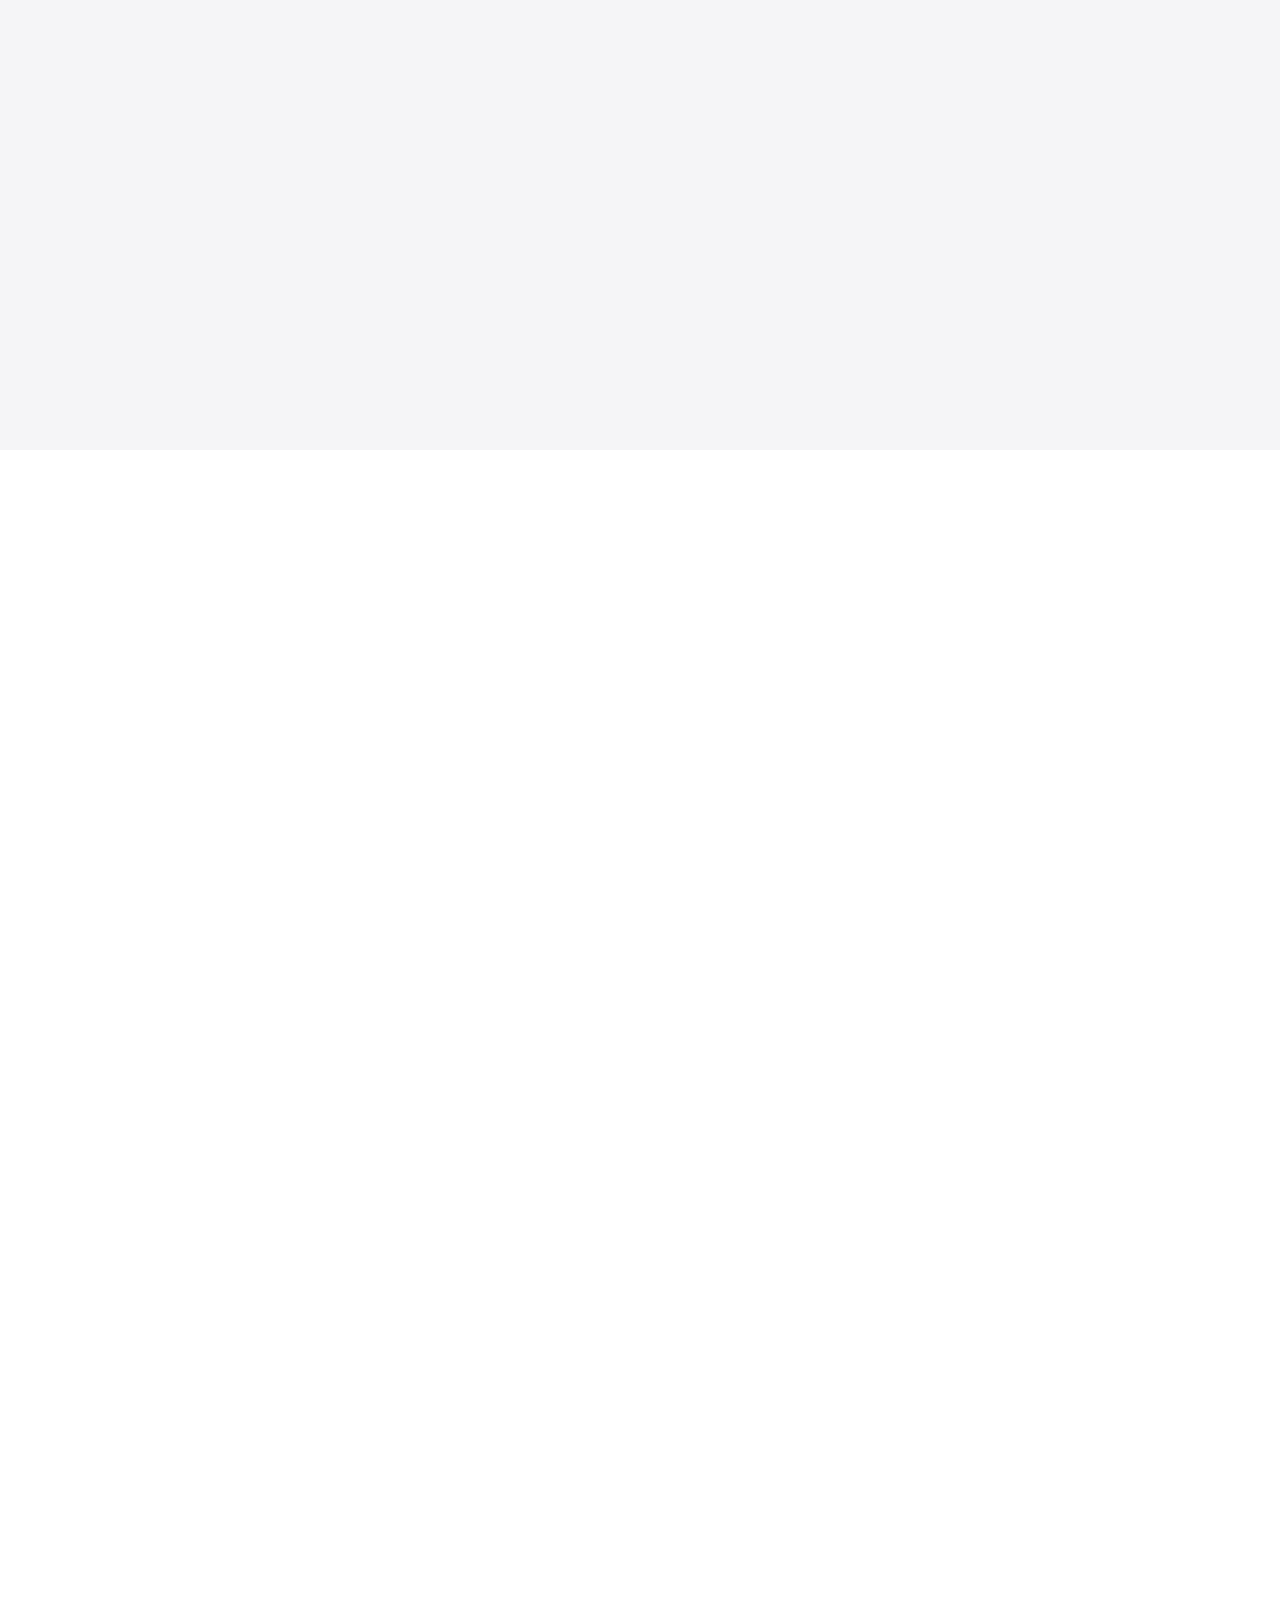
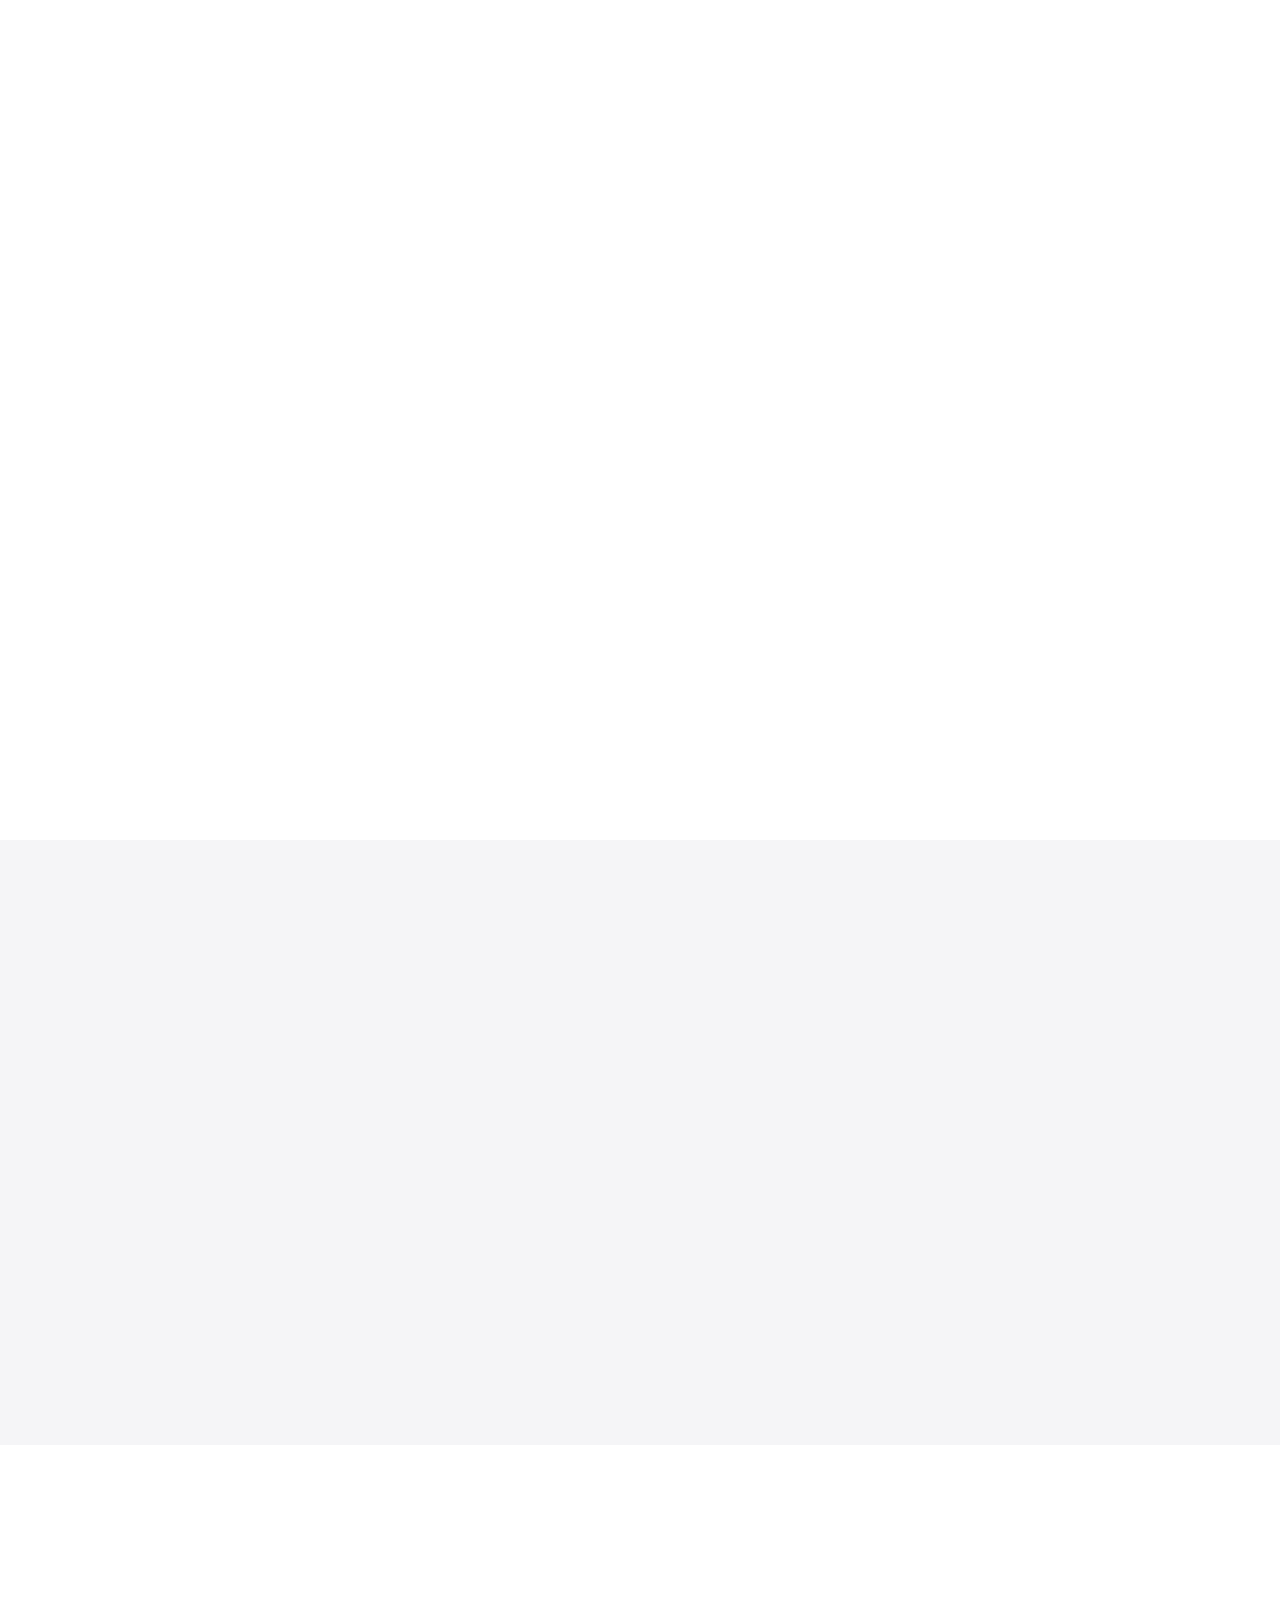
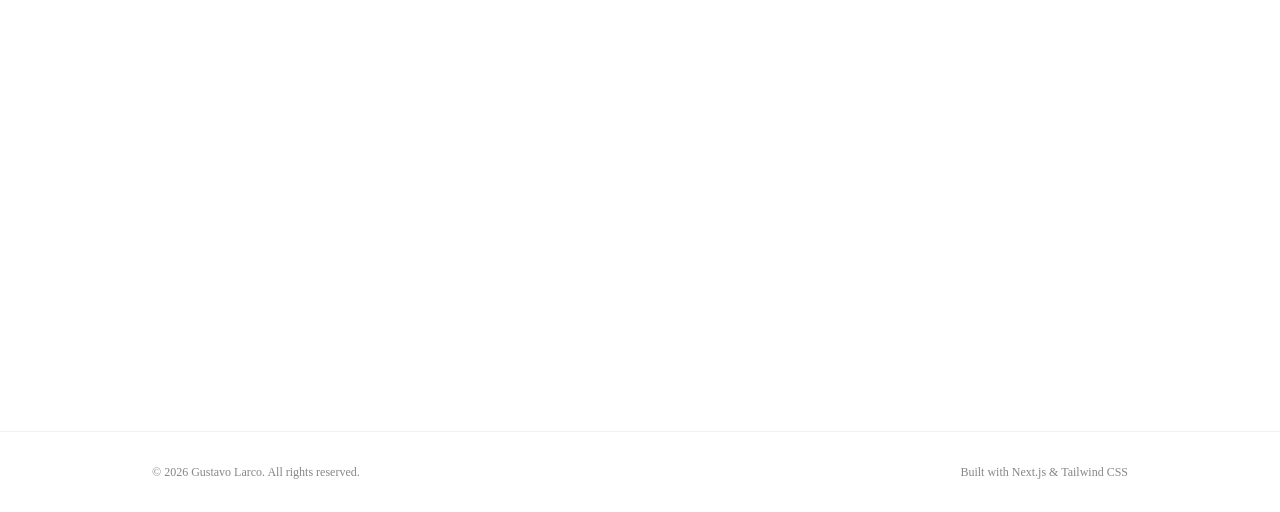
==== commit e0a49201: "Deploy Apple-style portfolio redesign Complete visual overhaul with light theme, Inter font, single-" ====
--- a/index.html
+++ b/index.html
@@ -1,266 +1 @@
-<!DOCTYPE html>
-<html lang="en">
-<head>
-  <meta charset="UTF-8" />
-  <meta name="viewport" content="width=device-width, initial-scale=1.0" />
-  <meta name="description" content="Gustavo Larco — Full Stack Software Engineer & Data Analyst. Building scalable web applications with C#/.NET, React, Python, and cloud technologies." />
-  <meta name="keywords" content="Gustavo Larco, Software Engineer, Full Stack Developer, Data Analyst, C#, .NET, React, Python, Portfolio" />
-  <meta name="author" content="Gustavo Larco" />
-  <meta property="og:title" content="Gustavo Larco — Software Engineer & Data Analyst" />
-  <meta property="og:description" content="Full Stack Software Engineer building scalable web applications and data-driven solutions." />
-  <meta property="og:type" content="website" />
-  <meta property="og:url" content="https://gustavolarcodev.github.io" />
-  <title>Gustavo Larco — Software Engineer &amp; Data Analyst</title>
-  <link rel="icon" href="data:image/svg+xml,<svg xmlns='http://www.w3.org/2000/svg' viewBox='0 0 100 100'><text y='.9em' font-size='90'>GL</text></svg>" />
-  <link rel="preconnect" href="https://fonts.googleapis.com" />
-  <link rel="preconnect" href="https://fonts.gstatic.com" crossorigin />
-  <link href="https://fonts.googleapis.com/css2?family=Inter:wght@300;400;500;600;700;800;900&family=Fira+Code:wght@400;500;600&display=swap" rel="stylesheet" />
-  <link rel="stylesheet" href="https://cdnjs.cloudflare.com/ajax/libs/font-awesome/6.5.1/css/all.min.css" />
-  <link rel="stylesheet" href="https://cdnjs.cloudflare.com/ajax/libs/aos/2.3.4/aos.css" />
-  <link rel="stylesheet" href="css/styles.css" />
-</head>
-<body>
-  <nav class="navbar" id="navbar">
-    <div class="nav-container">
-      <a href="#hero" class="nav-logo">&lt;<span>GL</span>/&gt;</a>
-      <div class="nav-links" id="nav-links">
-        <a href="#about">About</a>
-        <a href="#skills">Skills</a>
-        <a href="#experience">Experience</a>
-        <a href="#projects">Projects</a>
-        <a href="#education">Education</a>
-        <a href="#contact">Contact</a>
-        <a href="Gustavo_Larco_Resume.pdf" target="_blank" class="nav-resume-btn">
-          <i class="fa-solid fa-download"></i> Resume
-        </a>
-      </div>
-      <button class="hamburger" id="hamburger" aria-label="Toggle navigation">
-        <span></span><span></span><span></span>
-      </button>
-    </div>
-  </nav>
-  <div class="nav-overlay" id="nav-overlay"></div>
-
-  <section id="hero">
-    <canvas id="particle-canvas"></canvas>
-    <div class="hero-gradient-orb orb-1"></div>
-    <div class="hero-gradient-orb orb-2"></div>
-    <div class="hero-content">
-      <div class="hero-profile-wrapper" data-aos="zoom-in" data-aos-duration="1000">
-        <img src="profile.jpeg" alt="Gustavo Larco" class="hero-profile-img" />
-      </div>
-      <div class="hero-badge" data-aos="fade-down" data-aos-delay="200">
-        <span class="dot"></span> Available for opportunities
-      </div>
-      <h1 class="hero-name" data-aos="fade-up" data-aos-delay="300">
-        Gustavo <span class="gradient-text">Larco</span>
-      </h1>
-      <div class="hero-typewriter-wrapper" data-aos="fade-up" data-aos-delay="400">
-        <span class="typewriter-static">I'm a</span>
-        <span class="typewriter-text"></span>
-        <span class="typewriter-cursor"></span>
-      </div>
-      <p class="hero-description" data-aos="fade-up" data-aos-delay="500">
-        Building scalable web applications, REST APIs, and data-driven dashboards with modern technologies. Based in St. Louis, MO.
-      </p>
-      <div class="hero-buttons" data-aos="fade-up" data-aos-delay="600">
-        <a href="#projects" class="btn-primary"><i class="fa-solid fa-rocket"></i> View My Work</a>
-        <a href="Gustavo_Larco_Resume.pdf" target="_blank" class="btn-secondary"><i class="fa-solid fa-file-arrow-down"></i> Download Resume</a>
-      </div>
-      <div class="hero-socials" data-aos="fade-up" data-aos-delay="700">
-        <a href="https://github.com/GustavoLarcoDev" target="_blank" rel="noopener noreferrer" aria-label="GitHub"><i class="fa-brands fa-github"></i></a>
-        <a href="https://www.linkedin.com/in/gustavo-larco/" target="_blank" rel="noopener noreferrer" aria-label="LinkedIn"><i class="fa-brands fa-linkedin-in"></i></a>
-        <a href="mailto:gustavo.larcoj@gmail.com" aria-label="Email"><i class="fa-solid fa-envelope"></i></a>
-        <a href="tel:7372876304" aria-label="Phone"><i class="fa-solid fa-phone"></i></a>
-      </div>
-    </div>
-    <div class="scroll-indicator"><span>Scroll</span><i class="fa-solid fa-chevron-down"></i></div>
-  </section>
-  <section id="about">
-    <div class="container">
-      <div class="section-header" data-aos="fade-up">
-        <span class="section-label">// About Me</span>
-        <h2>Get to Know <span class="gradient-text">Me</span></h2>
-        <p>Engineer by training, developer by passion</p>
-      </div>
-      <div class="about-grid">
-        <div class="about-image-wrapper" data-aos="fade-right">
-          <div class="about-image-card">
-            <img src="profile.jpeg" alt="Gustavo Larco" />
-            <div class="about-float-badge top-right"><i class="fa-solid fa-code"></i> 2+ Years Exp.</div>
-            <div class="about-float-badge bottom-left"><i class="fa-solid fa-globe"></i> 4 Languages</div>
-          </div>
-        </div>
-        <div class="about-text" data-aos="fade-left">
-          <h3>Full Stack Engineer &amp; Data Analyst</h3>
-          <p>Full Stack Software Engineer and Data Analyst with 2+ years of experience building scalable web applications, REST APIs, and interactive dashboards. I specialize in C#/.NET, Python, JavaScript/TypeScript, and React, with hands-on experience deploying to Azure and AWS.</p>
-          <p>Currently at Simplicity Software, I build enterprise applications and deliver data insights through Power BI. I'm a graduate of Hack Reactor's Advanced Software Engineering Immersive (800+ hours) and bring a unique analytical perspective from my Environmental Engineering background.</p>
-          <p>Bilingual in English and Spanish, with proficiency in Portuguese and Italian. I'm passionate about clean, maintainable code and creating impactful solutions.</p>
-          <div class="about-details">
-            <div class="about-detail-item"><i class="fa-solid fa-location-dot"></i><div><div class="detail-label">Location</div><div class="detail-value">St. Louis, MO</div></div></div>
-            <div class="about-detail-item"><i class="fa-solid fa-briefcase"></i><div><div class="detail-label">Company</div><div class="detail-value">Simplicity Software</div></div></div>
-            <div class="about-detail-item"><i class="fa-solid fa-envelope"></i><div><div class="detail-label">Email</div><div class="detail-value">gustavo.larcoj@gmail.com</div></div></div>
-            <div class="about-detail-item"><i class="fa-solid fa-language"></i><div><div class="detail-label">Languages</div><div class="detail-value">EN, ES, PT, IT</div></div></div>
-          </div>
-        </div>
-      </div>
-    </div>
-  </section>
-
-  <div class="stats-section">
-    <div class="container">
-      <div class="stats-grid">
-        <div class="stat-card" data-aos="fade-up" data-aos-delay="0"><div class="stat-icon"><i class="fa-solid fa-diagram-project"></i></div><div class="stat-number" data-target="9" data-suffix="+">0+</div><div class="stat-label">Projects Built</div></div>
-        <div class="stat-card" data-aos="fade-up" data-aos-delay="100"><div class="stat-icon"><i class="fa-solid fa-calendar-check"></i></div><div class="stat-number" data-target="3" data-suffix="+">0+</div><div class="stat-label">Years Coding</div></div>
-        <div class="stat-card" data-aos="fade-up" data-aos-delay="200"><div class="stat-icon"><i class="fa-solid fa-code"></i></div><div class="stat-number" data-target="50000" data-suffix="+">0+</div><div class="stat-label">Lines of Code</div></div>
-        <div class="stat-card" data-aos="fade-up" data-aos-delay="300"><div class="stat-icon"><i class="fa-solid fa-earth-americas"></i></div><div class="stat-number" data-target="4" data-suffix="">0</div><div class="stat-label">Languages Spoken</div></div>
-      </div>
-    </div>
-  </div>
-
-  <section id="skills">
-    <div class="container">
-      <div class="section-header" data-aos="fade-up">
-        <span class="section-label">// Tech Stack</span>
-        <h2>Skills &amp; <span class="gradient-text">Technologies</span></h2>
-        <p>Tools and technologies I work with daily</p>
-      </div>
-      <div class="skills-categories">
-        <div class="skill-category" data-aos="fade-up" data-aos-delay="0"><div class="skill-category-header"><div class="skill-category-icon"><i class="fa-solid fa-code"></i></div><h3>Languages</h3></div><div class="skill-tags"><span class="skill-tag">C#</span><span class="skill-tag">Python 3</span><span class="skill-tag">JavaScript ES6+</span><span class="skill-tag">TypeScript</span><span class="skill-tag">SQL</span><span class="skill-tag">HTML5</span><span class="skill-tag">CSS</span></div></div>
-        <div class="skill-category" data-aos="fade-up" data-aos-delay="100"><div class="skill-category-header"><div class="skill-category-icon"><i class="fa-solid fa-layer-group"></i></div><h3>Frameworks</h3></div><div class="skill-tags"><span class="skill-tag">ASP.NET Core / .NET</span><span class="skill-tag">React.js / Next.js</span><span class="skill-tag">Django / Django REST</span><span class="skill-tag">FastAPI</span><span class="skill-tag">Node.js</span></div></div>
-        <div class="skill-category" data-aos="fade-up" data-aos-delay="200"><div class="skill-category-header"><div class="skill-category-icon"><i class="fa-solid fa-cloud"></i></div><h3>Cloud &amp; DevOps</h3></div><div class="skill-tags"><span class="skill-tag">Microsoft Azure</span><span class="skill-tag">AWS (S3)</span><span class="skill-tag">Docker</span><span class="skill-tag">CI/CD (GitHub Actions)</span></div></div>
-        <div class="skill-category" data-aos="fade-up" data-aos-delay="300"><div class="skill-category-header"><div class="skill-category-icon"><i class="fa-solid fa-database"></i></div><h3>Data &amp; Databases</h3></div><div class="skill-tags"><span class="skill-tag">Power BI / DAX</span><span class="skill-tag">PostgreSQL / SQL Server</span><span class="skill-tag">MongoDB / MySQL</span><span class="skill-tag">Entity Framework Core</span></div></div>
-        <div class="skill-category" data-aos="fade-up" data-aos-delay="400"><div class="skill-category-header"><div class="skill-category-icon"><i class="fa-solid fa-wrench"></i></div><h3>Tools &amp; Integrations</h3></div><div class="skill-tags"><span class="skill-tag">Git / GitHub</span><span class="skill-tag">Stripe API</span><span class="skill-tag">SignalR</span></div></div>
-      </div>
-    </div>
-  </section>
-
-  <section id="experience">
-    <div class="container">
-      <div class="section-header" data-aos="fade-up">
-        <span class="section-label">// Career Path</span>
-        <h2>Professional <span class="gradient-text">Experience</span></h2>
-        <p>My journey in tech and beyond</p>
-      </div>
-      <div class="timeline">
-        <div class="timeline-item" data-aos="fade-up" data-aos-delay="0"><div class="timeline-dot"></div><div class="timeline-card"><div class="timeline-date">2025 &mdash; Present</div><h3>Software Engineer / Data Analyst</h3><h4>Simplicity Software</h4></div></div>
-        <div class="timeline-item" data-aos="fade-up" data-aos-delay="100"><div class="timeline-dot"></div><div class="timeline-card"><div class="timeline-date">2025 &mdash; Present</div><h3>Full Stack Web Developer</h3><h4>Freelance</h4></div></div>
-        <div class="timeline-item" data-aos="fade-up" data-aos-delay="200"><div class="timeline-dot"></div><div class="timeline-card"><div class="timeline-date">Aug 2023 &mdash; Aug 2024</div><h3>Warehouse Associate / Coach Ambassador</h3><h4>Amazon</h4></div></div>
-        <div class="timeline-item" data-aos="fade-up" data-aos-delay="300"><div class="timeline-dot"></div><div class="timeline-card"><div class="timeline-date">Feb 2022 &mdash; Aug 2023</div><h3>Principal Customer Service</h3><h4>Marriott Aloft Hotel</h4></div></div>
-      </div>
-    </div>
-  </section>
-  <section id="projects">
-    <div class="container">
-      <div class="section-header" data-aos="fade-up">
-        <span class="section-label">// Portfolio</span>
-        <h2>Featured <span class="gradient-text">Projects</span></h2>
-        <p>A selection of applications and websites I have built</p>
-      </div>
-      <div class="project-filters" data-aos="fade-up" data-aos-delay="100">
-        <button class="filter-btn active" data-filter="all">All</button>
-        <button class="filter-btn" data-filter="featured">Featured</button>
-        <button class="filter-btn" data-filter="backend">Backend</button>
-        <button class="filter-btn" data-filter="frontend">Frontend</button>
-        <button class="filter-btn" data-filter="freelance">Freelance</button>
-      </div>
-      <div class="projects-grid">
-        <div class="project-card" data-category="featured frontend freelance" data-aos="fade-up" data-aos-delay="0">
-          <div class="project-image"><img src="https://images.unsplash.com/photo-1460925895917-afdab827c52f?auto=format&fit=crop&w=800&q=80" alt="My-Negocio.com" loading="lazy" /><div class="project-image-overlay"></div><span class="project-featured-badge">Featured</span></div>
-          <div class="project-info"><h3>My-Negocio.com</h3><p>SaaS business management platform serving small businesses across Latin America. Multi-tenant platform supporting memberships, appointments, retail/POS, and restaurants with WhatsApp automation, financial dashboards, and integrated POS.</p><div class="project-tech"><span>JavaScript</span><span>Bootstrap</span><span>REST APIs</span><span>WhatsApp API</span><span>CSS3</span></div><div class="project-links"><a href="https://my-negocio.com" target="_blank" rel="noopener noreferrer" class="project-link live-link"><i class="fa-solid fa-arrow-up-right-from-square"></i> Live Site</a></div></div>
-        </div>
-        <div class="project-card" data-category="featured backend frontend" data-aos="fade-up" data-aos-delay="100">
-          <div class="project-image"><img src="https://images.unsplash.com/photo-1532629345422-7515f3d16bb6?auto=format&fit=crop&w=800&q=80" alt="TryQL" loading="lazy" /><div class="project-image-overlay"></div><span class="project-featured-badge">Featured</span></div>
-          <div class="project-info"><h3>TryQL &mdash; Donation Platform</h3><p>Production SaaS platform built at Simplicity Software that rounds up debit/credit card transactions and directs spare change to local nonprofits, churches, and community organizations. Serving 10,000+ donors and 500+ causes with secure payment processing.</p><div class="project-tech"><span>C#</span><span>.NET</span><span>Tailwind CSS</span><span>Cloudflare</span><span>Google Analytics</span><span>Stripe</span></div><div class="project-links"><a href="https://tryql.com" target="_blank" rel="noopener noreferrer" class="project-link live-link"><i class="fa-solid fa-arrow-up-right-from-square"></i> Live Site</a></div></div>
-        </div>
-        <div class="project-card" data-category="featured backend" data-aos="fade-up" data-aos-delay="200">
-          <div class="project-image"><img src="https://images.unsplash.com/photo-1566073771259-6a8506099945?auto=format&fit=crop&w=800&q=80" alt="MyHotel" loading="lazy" /><div class="project-image-overlay"></div><span class="project-featured-badge">Featured</span></div>
-          <div class="project-info"><h3>MyHotel &mdash; Hotel Management System</h3><p>Enterprise-grade hotel operations platform with 29 controllers spanning front desk, housekeeping, maintenance, budgeting, HR evaluations, and guest services. Features real-time push notifications via SignalR and automated CI/CD deployment.</p><div class="project-tech"><span>C#</span><span>ASP.NET Core MVC</span><span>Entity Framework</span><span>SignalR</span><span>GitHub Actions</span></div><div class="project-links"><a href="https://github.com/GustavoLarcoDev/myhotel" target="_blank" rel="noopener noreferrer" class="project-link github-link"><i class="fa-brands fa-github"></i> Source Code</a></div></div>
-        </div>
-        <div class="project-card" data-category="featured backend frontend" data-aos="fade-up" data-aos-delay="300">
-          <div class="project-image"><img src="https://images.unsplash.com/photo-1534438327276-14e5300c3a48?auto=format&fit=crop&w=800&q=80" alt="MiGimnasio" loading="lazy" /><div class="project-image-overlay"></div><span class="project-featured-badge">Featured</span></div>
-          <div class="project-info"><h3>MiGimnasio &mdash; Gym Management SaaS</h3><p>Full-stack SaaS platform for gym owners featuring client management, automated payment reminders via WhatsApp/SMS, financial reporting, QR attendance tracking, and online payments.</p><div class="project-tech"><span>C#</span><span>ASP.NET</span><span>SQL Server</span><span>Bootstrap</span><span>JavaScript</span><span>AOS</span></div><div class="project-links"><a href="https://github.com/GustavoLarcoDev/gimnasio" target="_blank" rel="noopener noreferrer" class="project-link github-link"><i class="fa-brands fa-github"></i> Source Code</a><a href="https://gustavolarcodev.github.io/migimnasiolandingpage/" target="_blank" rel="noopener noreferrer" class="project-link live-link"><i class="fa-solid fa-arrow-up-right-from-square"></i> Live Site</a></div></div>
-        </div>
-        <div class="project-card" data-category="backend frontend" data-aos="fade-up" data-aos-delay="0">
-          <div class="project-image"><img src="https://images.unsplash.com/photo-1501504905252-473c47e087f8?auto=format&fit=crop&w=800&q=80" alt="EduTools" loading="lazy" /><div class="project-image-overlay"></div></div>
-          <div class="project-info"><h3>EduTools &mdash; Educational Platform</h3><p>Full-stack educational platform for university students with career-specific tools, tutorials, and video content. Integrated Stripe payment processing for premium subscriptions and AWS S3 for scalable file storage.</p><div class="project-tech"><span>Django</span><span>Next.js</span><span>TypeScript</span><span>PostgreSQL</span><span>Stripe</span><span>AWS S3</span></div><div class="project-links"><a href="https://github.com/GustavoLarcoDev/EduTools" target="_blank" rel="noopener noreferrer" class="project-link github-link"><i class="fa-brands fa-github"></i> Source Code</a></div></div>
-        </div>
-        <div class="project-card" data-category="frontend freelance" data-aos="fade-up" data-aos-delay="100">
-          <div class="project-image"><img src="https://images.unsplash.com/photo-1460925895917-afdab827c52f?auto=format&fit=crop&w=800&q=80" alt="Impulsoyz" loading="lazy" /><div class="project-image-overlay"></div></div>
-          <div class="project-info"><h3>Impulsoyz &mdash; Digital Marketing Agency</h3><p>Professional multi-page website for a real digital marketing agency in Ecuador. Features service catalog, portfolio gallery, tiered pricing, WhatsApp integration, and SEO optimization.</p><div class="project-tech"><span>HTML5</span><span>CSS3</span><span>JavaScript</span><span>SEO</span><span>WhatsApp API</span></div><div class="project-links"><a href="https://github.com/GustavoLarcoDev/Impulsoyz" target="_blank" rel="noopener noreferrer" class="project-link github-link"><i class="fa-brands fa-github"></i> Source Code</a><a href="https://impulsoyz.com" target="_blank" rel="noopener noreferrer" class="project-link live-link"><i class="fa-solid fa-arrow-up-right-from-square"></i> Live Site</a></div></div>
-        </div>
-        <div class="project-card" data-category="frontend freelance" data-aos="fade-up" data-aos-delay="200">
-          <div class="project-image"><img src="https://images.unsplash.com/photo-1492144534655-ae79c964c9d7?auto=format&fit=crop&w=800&q=80" alt="Trap House Performance" loading="lazy" /><div class="project-image-overlay"></div></div>
-          <div class="project-info"><h3>Trap House Performance</h3><p>Client website for a truck customization and diesel performance shop in Austin, TX. Features service showcase, build portfolio gallery with carousel, quote request form, and SMS/WhatsApp integration.</p><div class="project-tech"><span>HTML5</span><span>CSS3</span><span>JavaScript</span><span>Responsive Design</span><span>WhatsApp</span></div><div class="project-links"><a href="https://github.com/GustavoLarcoDev/Traphouseperformance" target="_blank" rel="noopener noreferrer" class="project-link github-link"><i class="fa-brands fa-github"></i> Source Code</a><a href="https://gustavolarcodev.github.io/Traphouseperformance/" target="_blank" rel="noopener noreferrer" class="project-link live-link"><i class="fa-solid fa-arrow-up-right-from-square"></i> Live Site</a></div></div>
-        </div>
-        <div class="project-card" data-category="frontend freelance" data-aos="fade-up" data-aos-delay="300">
-          <div class="project-image"><img src="https://images.unsplash.com/photo-1508614589041-895b88991e3e?auto=format&fit=crop&w=800&q=80" alt="SkyFumig" loading="lazy" /><div class="project-image-overlay"></div></div>
-          <div class="project-info"><h3>SkyFumig &mdash; Drone Fumigation</h3><p>Professional website for drone-based agricultural fumigation service specializing in precision pest control for banana and cacao crops. Features interactive pricing calculator and video gallery.</p><div class="project-tech"><span>HTML5</span><span>CSS3</span><span>JavaScript</span><span>Video Integration</span><span>WhatsApp API</span></div><div class="project-links"><a href="https://github.com/GustavoLarcoDev/Fumigation" target="_blank" rel="noopener noreferrer" class="project-link github-link"><i class="fa-brands fa-github"></i> Source Code</a><a href="https://gustavolarcodev.github.io/Fumigation/" target="_blank" rel="noopener noreferrer" class="project-link live-link"><i class="fa-solid fa-arrow-up-right-from-square"></i> Live Site</a></div></div>
-        </div>
-        <div class="project-card" data-category="backend" data-aos="fade-up" data-aos-delay="400">
-          <div class="project-image"><img src="https://images.unsplash.com/photo-1538481199705-c710c4e965fc?auto=format&fit=crop&w=800&q=80" alt="GameStore API" loading="lazy" /><div class="project-image-overlay"></div></div>
-          <div class="project-info"><h3>GameStore API</h3><p>RESTful game store API using ASP.NET Core Minimal APIs with .NET 9.0. Implements DTO pattern, entity mapping layer, and clean endpoint architecture.</p><div class="project-tech"><span>C#</span><span>.NET 9.0</span><span>Minimal APIs</span><span>Entity Framework</span><span>SQLite</span></div><div class="project-links"><a href="https://github.com/GustavoLarcoDev/backendgamestore" target="_blank" rel="noopener noreferrer" class="project-link github-link"><i class="fa-brands fa-github"></i> Source Code</a></div></div>
-        </div>
-      </div>
-    </div>
-  </section>
-  <section id="education">
-    <div class="container">
-      <div class="section-header" data-aos="fade-up">
-        <span class="section-label">// Education</span>
-        <h2>Academic <span class="gradient-text">Background</span></h2>
-        <p>Continuous learning and growth</p>
-      </div>
-      <div class="education-grid">
-        <div class="education-card" data-aos="fade-up" data-aos-delay="0">
-          <div class="education-icon"><i class="fa-solid fa-laptop-code"></i></div>
-          <h3>Hack Reactor</h3><h4>Advanced Software Engineering Immersive Program</h4>
-          <div class="edu-date">Graduated Jul 2024</div>
-          <div class="edu-detail">800+ hours of intensive full-stack software engineering training</div>
-        </div>
-        <div class="education-card" data-aos="fade-up" data-aos-delay="100">
-          <div class="education-icon"><i class="fa-solid fa-graduation-cap"></i></div>
-          <h3>Universidad T&eacute;cnica de Machala</h3><h4>Environmental Engineering</h4>
-          <div class="edu-date">Graduated Feb 2019</div>
-          <div class="edu-detail">Strong analytical and research foundation applied to software engineering</div>
-        </div>
-      </div>
-    </div>
-  </section>
-
-  <section id="contact">
-    <div class="container">
-      <div class="section-header" data-aos="fade-up">
-        <span class="section-label">// Get in Touch</span>
-        <h2>Let's <span class="gradient-text">Connect</span></h2>
-        <p>I'm always open to new opportunities and collaborations</p>
-      </div>
-      <div class="contact-content">
-        <div class="contact-text" data-aos="fade-up" data-aos-delay="100">
-          <h3>Have a project in mind?</h3>
-          <p>Whether you have a question, a project idea, or just want to say hello, feel free to reach out. I'll get back to you as soon as possible.</p>
-        </div>
-        <div class="contact-cards" data-aos="fade-up" data-aos-delay="200">
-          <a href="mailto:gustavo.larcoj@gmail.com" class="contact-card"><i class="fa-solid fa-envelope"></i><span class="contact-card-label">Email</span><span class="contact-card-value">gustavo.larcoj@gmail.com</span></a>
-          <a href="tel:7372876304" class="contact-card"><i class="fa-solid fa-phone"></i><span class="contact-card-label">Phone</span><span class="contact-card-value">737-287-6304</span></a>
-          <a href="https://www.linkedin.com/in/gustavo-larco/" target="_blank" rel="noopener noreferrer" class="contact-card"><i class="fa-brands fa-linkedin-in"></i><span class="contact-card-label">LinkedIn</span><span class="contact-card-value">gustavo-larco</span></a>
-        </div>
-        <div class="contact-socials" data-aos="fade-up" data-aos-delay="300">
-          <a href="https://github.com/GustavoLarcoDev" target="_blank" rel="noopener noreferrer" aria-label="GitHub"><i class="fa-brands fa-github"></i></a>
-          <a href="https://www.linkedin.com/in/gustavo-larco/" target="_blank" rel="noopener noreferrer" aria-label="LinkedIn"><i class="fa-brands fa-linkedin-in"></i></a>
-          <a href="mailto:gustavo.larcoj@gmail.com" aria-label="Email"><i class="fa-solid fa-envelope"></i></a>
-        </div>
-      </div>
-    </div>
-  </section>
-
-  <footer>
-    <div class="container">
-      <p>&copy; <span id="current-year"></span> Gustavo Larco. All rights reserved.</p>
-    </div>
-  </footer>
-
-  <script src="https://cdnjs.cloudflare.com/ajax/libs/aos/2.3.4/aos.js"></script>
-  <script src="js/main.js"></script>
-</body>
-</html>
+<!DOCTYPE html><html lang="en" class="__variable_f367f3"><head><meta charSet="utf-8"/><meta name="viewport" content="width=device-width, initial-scale=1"/><link rel="preload" href="/_next/static/media/e4af272ccee01ff0-s.p.woff2" as="font" crossorigin="" type="font/woff2"/><link rel="stylesheet" href="/_next/static/css/2a0aebf82c8434ff.css" data-precedence="next"/><link rel="preload" as="script" fetchPriority="low" href="/_next/static/chunks/webpack-5f26407fd80ab285.js"/><script src="/_next/static/chunks/fd9d1056-00bb33a35b5f8051.js" async=""></script><script src="/_next/static/chunks/23-5742d3df3cbb6397.js" async=""></script><script src="/_next/static/chunks/main-app-2a72fa5a9753d0ee.js" async=""></script><script src="/_next/static/chunks/297-cbcf8dec83bb84c9.js" async=""></script><script src="/_next/static/chunks/469-1046091f1358f863.js" async=""></script><script src="/_next/static/chunks/app/page-63a0729a490f108b.js" async=""></script><script src="/_next/static/chunks/app/layout-bf3b9b186f3ea711.js" async=""></script><title>Gustavo Larco — Software Engineer &amp; Data Analyst</title><meta name="description" content="Software Engineer and Data Analyst specializing in full-stack development with C#, .NET, React, and cloud technologies."/><link rel="icon" href="/favicon.ico" type="image/x-icon" sizes="2048x2048"/><meta name="next-size-adjust"/><script src="/_next/static/chunks/polyfills-78c92fac7aa8fdd8.js" noModule=""></script></head><body class="__className_f367f3"><nav class="fixed top-0 left-0 right-0 z-50 transition-all duration-500 bg-transparent"><div class="max-w-6xl mx-auto px-6"><div class="flex items-center justify-between h-12"><a href="#hero" class="text-xl font-semibold text-apple-dark tracking-tight">GL<span class="text-apple-blue">.</span></a><div class="hidden md:flex items-center gap-8"><a href="#about" class="text-xs text-apple-gray hover:text-apple-dark transition-colors duration-200 tracking-wide">About</a><a href="#skills" class="text-xs text-apple-gray hover:text-apple-dark transition-colors duration-200 tracking-wide">Skills</a><a href="#experience" class="text-xs text-apple-gray hover:text-apple-dark transition-colors duration-200 tracking-wide">Experience</a><a href="#projects" class="text-xs text-apple-gray hover:text-apple-dark transition-colors duration-200 tracking-wide">Projects</a><a href="#education" class="text-xs text-apple-gray hover:text-apple-dark transition-colors duration-200 tracking-wide">Education</a><a href="#contact" class="text-xs text-apple-gray hover:text-apple-dark transition-colors duration-200 tracking-wide">Contact</a></div><div class="hidden md:block"><a href="/Gustavo-Larco-Resume.pdf" target="_blank" class="inline-flex items-center gap-1.5 px-4 py-1.5 text-xs font-medium text-white bg-apple-blue rounded-full hover:bg-apple-blue-hover transition-colors duration-200"><svg xmlns="http://www.w3.org/2000/svg" width="12" height="12" viewBox="0 0 24 24" fill="none" stroke="currentColor" stroke-width="2" stroke-linecap="round" stroke-linejoin="round" class="lucide lucide-download"><path d="M21 15v4a2 2 0 0 1-2 2H5a2 2 0 0 1-2-2v-4"></path><polyline points="7 10 12 15 17 10"></polyline><line x1="12" x2="12" y1="15" y2="3"></line></svg>Resume</a></div><button class="md:hidden text-apple-dark p-1" aria-label="Toggle menu"><svg xmlns="http://www.w3.org/2000/svg" width="22" height="22" viewBox="0 0 24 24" fill="none" stroke="currentColor" stroke-width="2" stroke-linecap="round" stroke-linejoin="round" class="lucide lucide-menu"><line x1="4" x2="20" y1="12" y2="12"></line><line x1="4" x2="20" y1="6" y2="6"></line><line x1="4" x2="20" y1="18" y2="18"></line></svg></button></div></div><div class="md:hidden overflow-hidden transition-all duration-300 max-h-0 opacity-0"><div class="bg-white/95 backdrop-blur-xl border-b border-apple-border/50 px-6 py-5 space-y-4"><a href="#about" class="block text-sm text-apple-gray hover:text-apple-dark transition-colors">About</a><a href="#skills" class="block text-sm text-apple-gray hover:text-apple-dark transition-colors">Skills</a><a href="#experience" class="block text-sm text-apple-gray hover:text-apple-dark transition-colors">Experience</a><a href="#projects" class="block text-sm text-apple-gray hover:text-apple-dark transition-colors">Projects</a><a href="#education" class="block text-sm text-apple-gray hover:text-apple-dark transition-colors">Education</a><a href="#contact" class="block text-sm text-apple-gray hover:text-apple-dark transition-colors">Contact</a><a href="/Gustavo-Larco-Resume.pdf" target="_blank" class="inline-flex items-center gap-1.5 px-4 py-2 text-xs font-medium text-white bg-apple-blue rounded-full mt-2"><svg xmlns="http://www.w3.org/2000/svg" width="12" height="12" viewBox="0 0 24 24" fill="none" stroke="currentColor" stroke-width="2" stroke-linecap="round" stroke-linejoin="round" class="lucide lucide-download"><path d="M21 15v4a2 2 0 0 1-2 2H5a2 2 0 0 1-2-2v-4"></path><polyline points="7 10 12 15 17 10"></polyline><line x1="12" x2="12" y1="15" y2="3"></line></svg>Download Resume</a></div></div></nav><main class="overflow-x-hidden"><section id="hero" class="relative flex flex-col items-center justify-center min-h-screen px-6"><div class="text-center max-w-3xl" style="opacity:0;transform:translateY(20px) translateZ(0)"><p class="text-apple-gray text-sm md:text-base tracking-widest uppercase mb-6">Software Engineer &amp; Data Analyst</p><h1 class="text-6xl md:text-8xl lg:text-9xl font-bold tracking-tight text-apple-dark leading-[0.95]">Gustavo<br/>Larco</h1><p class="mt-8 text-lg md:text-xl text-apple-gray max-w-xl mx-auto leading-relaxed">Building enterprise applications, data-driven insights, and beautiful web experiences.</p><div class="flex flex-col sm:flex-row items-center justify-center gap-4 mt-10"><a href="#projects" class="px-8 py-3 text-sm font-medium text-white bg-apple-blue rounded-full hover:bg-apple-blue-hover transition-colors duration-200">View Projects</a><a href="/Gustavo-Larco-Resume.pdf" target="_blank" class="px-8 py-3 text-sm font-medium text-apple-blue border border-apple-blue/30 rounded-full hover:bg-apple-blue hover:text-white transition-all duration-200">Download Resume</a></div><div class="flex items-center justify-center gap-6 mt-10"><a href="https://www.linkedin.com/in/gustavo-larco/" target="_blank" rel="noopener noreferrer" class="text-apple-gray hover:text-apple-dark transition-colors duration-200"><svg xmlns="http://www.w3.org/2000/svg" width="20" height="20" viewBox="0 0 24 24" fill="none" stroke="currentColor" stroke-width="2" stroke-linecap="round" stroke-linejoin="round" class="lucide lucide-linkedin"><path d="M16 8a6 6 0 0 1 6 6v7h-4v-7a2 2 0 0 0-2-2 2 2 0 0 0-2 2v7h-4v-7a6 6 0 0 1 6-6z"></path><rect width="4" height="12" x="2" y="9"></rect><circle cx="4" cy="4" r="2"></circle></svg></a><a href="https://github.com/GustavoLarcoDev" target="_blank" rel="noopener noreferrer" class="text-apple-gray hover:text-apple-dark transition-colors duration-200"><svg xmlns="http://www.w3.org/2000/svg" width="20" height="20" viewBox="0 0 24 24" fill="none" stroke="currentColor" stroke-width="2" stroke-linecap="round" stroke-linejoin="round" class="lucide lucide-github"><path d="M15 22v-4a4.8 4.8 0 0 0-1-3.5c3 0 6-2 6-5.5.08-1.25-.27-2.48-1-3.5.28-1.15.28-2.35 0-3.5 0 0-1 0-3 1.5-2.64-.5-5.36-.5-8 0C6 2 5 2 5 2c-.3 1.15-.3 2.35 0 3.5A5.403 5.403 0 0 0 4 9c0 3.5 3 5.5 6 5.5-.39.49-.68 1.05-.85 1.65-.17.6-.22 1.23-.15 1.85v4"></path><path d="M9 18c-4.51 2-5-2-7-2"></path></svg></a><a href="mailto:gustavo.larcoj@gmail.com" class="text-apple-gray hover:text-apple-dark transition-colors duration-200"><svg xmlns="http://www.w3.org/2000/svg" width="20" height="20" viewBox="0 0 24 24" fill="none" stroke="currentColor" stroke-width="2" stroke-linecap="round" stroke-linejoin="round" class="lucide lucide-mail"><rect width="20" height="16" x="2" y="4" rx="2"></rect><path d="m22 7-8.97 5.7a1.94 1.94 0 0 1-2.06 0L2 7"></path></svg></a></div></div><div class="absolute bottom-12" style="opacity:0"><a href="#about" aria-label="Scroll down"><svg xmlns="http://www.w3.org/2000/svg" width="18" height="18" viewBox="0 0 24 24" fill="none" stroke="currentColor" stroke-width="2" stroke-linecap="round" stroke-linejoin="round" class="lucide lucide-arrow-down text-apple-gray animate-bounce"><path d="M12 5v14"></path><path d="m19 12-7 7-7-7"></path></svg></a></div></section><section id="about" class="py-24 md:py-32 bg-apple-gray-light"><div class="max-w-5xl mx-auto px-6"><div style="opacity:0;transform:translateY(30px) translateZ(0)"><p class="text-apple-blue text-xs font-semibold tracking-widest uppercase mb-4">About</p><h2 class="text-3xl md:text-5xl font-bold text-apple-dark tracking-tight leading-tight">Passionate about crafting<br class="hidden md:block"/> elegant solutions.</h2></div><div style="opacity:0;transform:translateY(30px) translateZ(0)"><p class="mt-8 text-lg md:text-xl text-apple-gray max-w-3xl leading-relaxed">Software Engineer and Data Analyst at Simplicity Software, specializing in enterprise applications with C#, ASP.NET Core, and .NET. I build interactive Power BI dashboards, architect scalable backends, and deliver full-stack web solutions for clients across industries.</p></div><div style="opacity:0;transform:translateY(30px) translateZ(0)"><div class="flex flex-wrap items-center gap-x-8 gap-y-3 mt-8 text-sm text-apple-gray"><span class="flex items-center gap-2"><svg xmlns="http://www.w3.org/2000/svg" width="15" height="15" viewBox="0 0 24 24" fill="none" stroke="currentColor" stroke-width="2" stroke-linecap="round" stroke-linejoin="round" class="lucide lucide-map-pin text-apple-blue"><path d="M20 10c0 6-8 12-8 12s-8-6-8-12a8 8 0 0 1 16 0Z"></path><circle cx="12" cy="10" r="3"></circle></svg> St Louis, MO</span><span class="flex items-center gap-2"><svg xmlns="http://www.w3.org/2000/svg" width="15" height="15" viewBox="0 0 24 24" fill="none" stroke="currentColor" stroke-width="2" stroke-linecap="round" stroke-linejoin="round" class="lucide lucide-mail text-apple-blue"><rect width="20" height="16" x="2" y="4" rx="2"></rect><path d="m22 7-8.97 5.7a1.94 1.94 0 0 1-2.06 0L2 7"></path></svg> <!-- -->gustavo.larcoj@gmail.com</span><span class="flex items-center gap-2"><svg xmlns="http://www.w3.org/2000/svg" width="15" height="15" viewBox="0 0 24 24" fill="none" stroke="currentColor" stroke-width="2" stroke-linecap="round" stroke-linejoin="round" class="lucide lucide-phone text-apple-blue"><path d="M22 16.92v3a2 2 0 0 1-2.18 2 19.79 19.79 0 0 1-8.63-3.07 19.5 19.5 0 0 1-6-6 19.79 19.79 0 0 1-3.07-8.67A2 2 0 0 1 4.11 2h3a2 2 0 0 1 2 1.72 12.84 12.84 0 0 0 .7 2.81 2 2 0 0 1-.45 2.11L8.09 9.91a16 16 0 0 0 6 6l1.27-1.27a2 2 0 0 1 2.11-.45 12.84 12.84 0 0 0 2.81.7A2 2 0 0 1 22 16.92z"></path></svg> (737) 287-6304</span><span class="flex items-center gap-2"><svg xmlns="http://www.w3.org/2000/svg" width="15" height="15" viewBox="0 0 24 24" fill="none" stroke="currentColor" stroke-width="2" stroke-linecap="round" stroke-linejoin="round" class="lucide lucide-globe text-apple-blue"><circle cx="12" cy="12" r="10"></circle><path d="M12 2a14.5 14.5 0 0 0 0 20 14.5 14.5 0 0 0 0-20"></path><path d="M2 12h20"></path></svg> English, Spanish, Portuguese, Italian</span></div></div></div></section><section id="skills" class="py-24 md:py-32"><div class="max-w-5xl mx-auto px-6"><div style="opacity:0;transform:translateY(30px) translateZ(0)"><p class="text-apple-blue text-xs font-semibold tracking-widest uppercase mb-4">Skills</p><h2 class="text-3xl md:text-5xl font-bold text-apple-dark tracking-tight">Technical expertise.</h2></div><div class="grid grid-cols-1 md:grid-cols-2 lg:grid-cols-3 gap-5 mt-14"><div style="opacity:0;transform:translateY(30px) translateZ(0)"><div class="group p-6 rounded-2xl border border-apple-border/50 bg-white hover:shadow-lg hover:shadow-black/[0.04] hover:border-apple-border transition-all duration-500 h-full"><h3 class="text-xs font-semibold text-apple-blue uppercase tracking-widest mb-5">Languages</h3><div class="flex flex-wrap gap-2"><span class="px-3 py-1.5 text-[13px] text-apple-dark bg-apple-gray-light rounded-full transition-colors duration-200 group-hover:bg-apple-blue/[0.06]">C#</span><span class="px-3 py-1.5 text-[13px] text-apple-dark bg-apple-gray-light rounded-full transition-colors duration-200 group-hover:bg-apple-blue/[0.06]">Python</span><span class="px-3 py-1.5 text-[13px] text-apple-dark bg-apple-gray-light rounded-full transition-colors duration-200 group-hover:bg-apple-blue/[0.06]">JavaScript ES6+</span><span class="px-3 py-1.5 text-[13px] text-apple-dark bg-apple-gray-light rounded-full transition-colors duration-200 group-hover:bg-apple-blue/[0.06]">TypeScript</span><span class="px-3 py-1.5 text-[13px] text-apple-dark bg-apple-gray-light rounded-full transition-colors duration-200 group-hover:bg-apple-blue/[0.06]">SQL</span><span class="px-3 py-1.5 text-[13px] text-apple-dark bg-apple-gray-light rounded-full transition-colors duration-200 group-hover:bg-apple-blue/[0.06]">HTML5</span><span class="px-3 py-1.5 text-[13px] text-apple-dark bg-apple-gray-light rounded-full transition-colors duration-200 group-hover:bg-apple-blue/[0.06]">CSS</span></div></div></div><div style="opacity:0;transform:translateY(30px) translateZ(0)"><div class="group p-6 rounded-2xl border border-apple-border/50 bg-white hover:shadow-lg hover:shadow-black/[0.04] hover:border-apple-border transition-all duration-500 h-full"><h3 class="text-xs font-semibold text-apple-blue uppercase tracking-widest mb-5">Frameworks</h3><div class="flex flex-wrap gap-2"><span class="px-3 py-1.5 text-[13px] text-apple-dark bg-apple-gray-light rounded-full transition-colors duration-200 group-hover:bg-apple-blue/[0.06]">ASP.NET Core</span><span class="px-3 py-1.5 text-[13px] text-apple-dark bg-apple-gray-light rounded-full transition-colors duration-200 group-hover:bg-apple-blue/[0.06]">.NET</span><span class="px-3 py-1.5 text-[13px] text-apple-dark bg-apple-gray-light rounded-full transition-colors duration-200 group-hover:bg-apple-blue/[0.06]">React.js</span><span class="px-3 py-1.5 text-[13px] text-apple-dark bg-apple-gray-light rounded-full transition-colors duration-200 group-hover:bg-apple-blue/[0.06]">Next.js</span><span class="px-3 py-1.5 text-[13px] text-apple-dark bg-apple-gray-light rounded-full transition-colors duration-200 group-hover:bg-apple-blue/[0.06]">Django</span><span class="px-3 py-1.5 text-[13px] text-apple-dark bg-apple-gray-light rounded-full transition-colors duration-200 group-hover:bg-apple-blue/[0.06]">Django REST</span><span class="px-3 py-1.5 text-[13px] text-apple-dark bg-apple-gray-light rounded-full transition-colors duration-200 group-hover:bg-apple-blue/[0.06]">FastAPI</span><span class="px-3 py-1.5 text-[13px] text-apple-dark bg-apple-gray-light rounded-full transition-colors duration-200 group-hover:bg-apple-blue/[0.06]">Node.js</span><span class="px-3 py-1.5 text-[13px] text-apple-dark bg-apple-gray-light rounded-full transition-colors duration-200 group-hover:bg-apple-blue/[0.06]">Bootstrap</span></div></div></div><div style="opacity:0;transform:translateY(30px) translateZ(0)"><div class="group p-6 rounded-2xl border border-apple-border/50 bg-white hover:shadow-lg hover:shadow-black/[0.04] hover:border-apple-border transition-all duration-500 h-full"><h3 class="text-xs font-semibold text-apple-blue uppercase tracking-widest mb-5">Cloud &amp; DevOps</h3><div class="flex flex-wrap gap-2"><span class="px-3 py-1.5 text-[13px] text-apple-dark bg-apple-gray-light rounded-full transition-colors duration-200 group-hover:bg-apple-blue/[0.06]">Microsoft Azure</span><span class="px-3 py-1.5 text-[13px] text-apple-dark bg-apple-gray-light rounded-full transition-colors duration-200 group-hover:bg-apple-blue/[0.06]">AWS</span><span class="px-3 py-1.5 text-[13px] text-apple-dark bg-apple-gray-light rounded-full transition-colors duration-200 group-hover:bg-apple-blue/[0.06]">Docker</span><span class="px-3 py-1.5 text-[13px] text-apple-dark bg-apple-gray-light rounded-full transition-colors duration-200 group-hover:bg-apple-blue/[0.06]">CI/CD</span><span class="px-3 py-1.5 text-[13px] text-apple-dark bg-apple-gray-light rounded-full transition-colors duration-200 group-hover:bg-apple-blue/[0.06]">GitHub Actions</span><span class="px-3 py-1.5 text-[13px] text-apple-dark bg-apple-gray-light rounded-full transition-colors duration-200 group-hover:bg-apple-blue/[0.06]">Vercel</span></div></div></div><div style="opacity:0;transform:translateY(30px) translateZ(0)"><div class="group p-6 rounded-2xl border border-apple-border/50 bg-white hover:shadow-lg hover:shadow-black/[0.04] hover:border-apple-border transition-all duration-500 h-full"><h3 class="text-xs font-semibold text-apple-blue uppercase tracking-widest mb-5">Data &amp; Databases</h3><div class="flex flex-wrap gap-2"><span class="px-3 py-1.5 text-[13px] text-apple-dark bg-apple-gray-light rounded-full transition-colors duration-200 group-hover:bg-apple-blue/[0.06]">Power BI</span><span class="px-3 py-1.5 text-[13px] text-apple-dark bg-apple-gray-light rounded-full transition-colors duration-200 group-hover:bg-apple-blue/[0.06]">DAX</span><span class="px-3 py-1.5 text-[13px] text-apple-dark bg-apple-gray-light rounded-full transition-colors duration-200 group-hover:bg-apple-blue/[0.06]">PostgreSQL</span><span class="px-3 py-1.5 text-[13px] text-apple-dark bg-apple-gray-light rounded-full transition-colors duration-200 group-hover:bg-apple-blue/[0.06]">SQL Server</span><span class="px-3 py-1.5 text-[13px] text-apple-dark bg-apple-gray-light rounded-full transition-colors duration-200 group-hover:bg-apple-blue/[0.06]">MongoDB</span><span class="px-3 py-1.5 text-[13px] text-apple-dark bg-apple-gray-light rounded-full transition-colors duration-200 group-hover:bg-apple-blue/[0.06]">MySQL</span><span class="px-3 py-1.5 text-[13px] text-apple-dark bg-apple-gray-light rounded-full transition-colors duration-200 group-hover:bg-apple-blue/[0.06]">Entity Framework Core</span></div></div></div><div style="opacity:0;transform:translateY(30px) translateZ(0)"><div class="group p-6 rounded-2xl border border-apple-border/50 bg-white hover:shadow-lg hover:shadow-black/[0.04] hover:border-apple-border transition-all duration-500 h-full"><h3 class="text-xs font-semibold text-apple-blue uppercase tracking-widest mb-5">Tools &amp; Practices</h3><div class="flex flex-wrap gap-2"><span class="px-3 py-1.5 text-[13px] text-apple-dark bg-apple-gray-light rounded-full transition-colors duration-200 group-hover:bg-apple-blue/[0.06]">Git</span><span class="px-3 py-1.5 text-[13px] text-apple-dark bg-apple-gray-light rounded-full transition-colors duration-200 group-hover:bg-apple-blue/[0.06]">Stripe API</span><span class="px-3 py-1.5 text-[13px] text-apple-dark bg-apple-gray-light rounded-full transition-colors duration-200 group-hover:bg-apple-blue/[0.06]">SignalR</span><span class="px-3 py-1.5 text-[13px] text-apple-dark bg-apple-gray-light rounded-full transition-colors duration-200 group-hover:bg-apple-blue/[0.06]">Figma</span><span class="px-3 py-1.5 text-[13px] text-apple-dark bg-apple-gray-light rounded-full transition-colors duration-200 group-hover:bg-apple-blue/[0.06]">Agile / Scrum</span><span class="px-3 py-1.5 text-[13px] text-apple-dark bg-apple-gray-light rounded-full transition-colors duration-200 group-hover:bg-apple-blue/[0.06]">Microservices</span><span class="px-3 py-1.5 text-[13px] text-apple-dark bg-apple-gray-light rounded-full transition-colors duration-200 group-hover:bg-apple-blue/[0.06]">REST APIs</span><span class="px-3 py-1.5 text-[13px] text-apple-dark bg-apple-gray-light rounded-full transition-colors duration-200 group-hover:bg-apple-blue/[0.06]">Domain-Driven Design</span></div></div></div></div></div></section><section id="experience" class="py-24 md:py-32 bg-apple-gray-light"><div class="max-w-5xl mx-auto px-6"><div style="opacity:0;transform:translateY(30px) translateZ(0)"><p class="text-apple-blue text-xs font-semibold tracking-widest uppercase mb-4">Experience</p><h2 class="text-3xl md:text-5xl font-bold text-apple-dark tracking-tight">Where I&#x27;ve worked.</h2></div><div class="mt-14 space-y-6"><div style="opacity:0;transform:translateY(30px) translateZ(0)"><div class="bg-white rounded-2xl p-7 md:p-8 border border-apple-border/30 hover:shadow-lg hover:shadow-black/[0.04] transition-all duration-500"><div class="flex flex-col md:flex-row md:items-start md:justify-between gap-1 mb-5"><div><h3 class="text-lg font-semibold text-apple-dark">Simplicity Software</h3><p class="text-apple-gray text-sm">Software Engineer / Data Analyst</p></div><span class="text-xs text-apple-gray font-medium shrink-0 md:mt-1 bg-apple-gray-light px-3 py-1 rounded-full w-fit">2025 – Present</span></div><ul class="space-y-2.5"><li class="text-apple-gray text-[14px] leading-relaxed pl-5 relative before:absolute before:left-0 before:top-[9px] before:w-1.5 before:h-1.5 before:bg-apple-blue/60 before:rounded-full">Develop and maintain enterprise-level applications using C#, ASP.NET Core, and .NET for business clients</li><li class="text-apple-gray text-[14px] leading-relaxed pl-5 relative before:absolute before:left-0 before:top-[9px] before:w-1.5 before:h-1.5 before:bg-apple-blue/60 before:rounded-full">Build interactive Power BI dashboards and reports using DAX to deliver data-driven insights for stakeholders</li><li class="text-apple-gray text-[14px] leading-relaxed pl-5 relative before:absolute before:left-0 before:top-[9px] before:w-1.5 before:h-1.5 before:bg-apple-blue/60 before:rounded-full">Architect scalable backend services with Entity Framework Core and SQL Server, optimizing database performance</li><li class="text-apple-gray text-[14px] leading-relaxed pl-5 relative before:absolute before:left-0 before:top-[9px] before:w-1.5 before:h-1.5 before:bg-apple-blue/60 before:rounded-full">Implement CI/CD pipelines with GitHub Actions and deploy applications to Microsoft Azure cloud infrastructure</li><li class="text-apple-gray text-[14px] leading-relaxed pl-5 relative before:absolute before:left-0 before:top-[9px] before:w-1.5 before:h-1.5 before:bg-apple-blue/60 before:rounded-full">Collaborate cross-functionally following Agile methodologies to deliver features on schedule</li></ul></div></div><div style="opacity:0;transform:translateY(30px) translateZ(0)"><div class="bg-white rounded-2xl p-7 md:p-8 border border-apple-border/30 hover:shadow-lg hover:shadow-black/[0.04] transition-all duration-500"><div class="flex flex-col md:flex-row md:items-start md:justify-between gap-1 mb-5"><div><h3 class="text-lg font-semibold text-apple-dark">Freelance</h3><p class="text-apple-gray text-sm">Full Stack Web Developer</p></div><span class="text-xs text-apple-gray font-medium shrink-0 md:mt-1 bg-apple-gray-light px-3 py-1 rounded-full w-fit">2025 – Present</span></div><ul class="space-y-2.5"><li class="text-apple-gray text-[14px] leading-relaxed pl-5 relative before:absolute before:left-0 before:top-[9px] before:w-1.5 before:h-1.5 before:bg-apple-blue/60 before:rounded-full">Designed and deployed 8+ responsive business websites for clients across industries including salons, restaurants, and retail</li><li class="text-apple-gray text-[14px] leading-relaxed pl-5 relative before:absolute before:left-0 before:top-[9px] before:w-1.5 before:h-1.5 before:bg-apple-blue/60 before:rounded-full">Delivered SEO-optimized, mobile-first web solutions with custom animations, increasing client online visibility</li><li class="text-apple-gray text-[14px] leading-relaxed pl-5 relative before:absolute before:left-0 before:top-[9px] before:w-1.5 before:h-1.5 before:bg-apple-blue/60 before:rounded-full">Managed full project lifecycle from client requirements gathering through deployment and maintenance</li></ul></div></div><div style="opacity:0;transform:translateY(30px) translateZ(0)"><div class="bg-white rounded-2xl p-7 md:p-8 border border-apple-border/30 hover:shadow-lg hover:shadow-black/[0.04] transition-all duration-500"><div class="flex flex-col md:flex-row md:items-start md:justify-between gap-1 mb-5"><div><h3 class="text-lg font-semibold text-apple-dark">Amazon</h3><p class="text-apple-gray text-sm">Warehouse Associate · Coach Ambassador</p></div><span class="text-xs text-apple-gray font-medium shrink-0 md:mt-1 bg-apple-gray-light px-3 py-1 rounded-full w-fit">Aug 2023 – Aug 2024</span></div><ul class="space-y-2.5"><li class="text-apple-gray text-[14px] leading-relaxed pl-5 relative before:absolute before:left-0 before:top-[9px] before:w-1.5 before:h-1.5 before:bg-apple-blue/60 before:rounded-full">Boosted inventory efficiency by implementing Just-In-Time (JIT) categorization methods across warehouse operations</li><li class="text-apple-gray text-[14px] leading-relaxed pl-5 relative before:absolute before:left-0 before:top-[9px] before:w-1.5 before:h-1.5 before:bg-apple-blue/60 before:rounded-full">Served as Amazon Coach Ambassador, training and mentoring team members on operational best practices</li></ul></div></div><div style="opacity:0;transform:translateY(30px) translateZ(0)"><div class="bg-white rounded-2xl p-7 md:p-8 border border-apple-border/30 hover:shadow-lg hover:shadow-black/[0.04] transition-all duration-500"><div class="flex flex-col md:flex-row md:items-start md:justify-between gap-1 mb-5"><div><h3 class="text-lg font-semibold text-apple-dark">Marriott Aloft Hotel</h3><p class="text-apple-gray text-sm">Principal Customer Service</p></div><span class="text-xs text-apple-gray font-medium shrink-0 md:mt-1 bg-apple-gray-light px-3 py-1 rounded-full w-fit">Feb 2022 – Aug 2023</span></div><ul class="space-y-2.5"><li class="text-apple-gray text-[14px] leading-relaxed pl-5 relative before:absolute before:left-0 before:top-[9px] before:w-1.5 before:h-1.5 before:bg-apple-blue/60 before:rounded-full">Managed POS operations for bar and restaurant using LightSpeed OS, driving a 20% revenue increase</li><li class="text-apple-gray text-[14px] leading-relaxed pl-5 relative before:absolute before:left-0 before:top-[9px] before:w-1.5 before:h-1.5 before:bg-apple-blue/60 before:rounded-full">Administered front desk operations including reservations, CC authorization, and guest services</li></ul></div></div></div></div></section><section id="projects" class="py-24 md:py-32"><div class="max-w-5xl mx-auto px-6"><div style="opacity:0;transform:translateY(30px) translateZ(0)"><p class="text-apple-blue text-xs font-semibold tracking-widest uppercase mb-4">Projects</p><h2 class="text-3xl md:text-5xl font-bold text-apple-dark tracking-tight">Featured work.</h2></div><div class="mt-14 space-y-6"><div style="opacity:0;transform:translateY(30px) translateZ(0)"><div class="group bg-white rounded-2xl border border-apple-border/30 overflow-hidden hover:shadow-xl hover:shadow-black/[0.06] transition-all duration-500"><div class="grid md:grid-cols-5 gap-0"><div class="md:col-span-2 relative h-52 md:h-full min-h-[220px] bg-apple-gray-light overflow-hidden"><img alt="My-Negocio.com" loading="lazy" decoding="async" data-nimg="fill" class="object-cover group-hover:scale-105 transition-transform duration-700 ease-out" style="position:absolute;height:100%;width:100%;left:0;top:0;right:0;bottom:0;color:transparent" src="/Restaurant.png"/></div><div class="md:col-span-3 p-7 md:p-8"><div class="flex items-start justify-between gap-4"><div><h3 class="text-lg font-semibold text-apple-dark">My-Negocio.com</h3><p class="text-apple-gray text-sm mt-1">SaaS business management platform serving small businesses across Latin America</p></div><span class="text-xs text-apple-gray font-medium shrink-0 mt-0.5 bg-apple-gray-light px-3 py-1 rounded-full">2025 – Present</span></div><div class="flex flex-wrap gap-1.5 mt-4"><span class="px-2.5 py-1 text-[11px] font-medium text-apple-blue bg-apple-blue/[0.06] rounded-full border border-apple-blue/10">JavaScript</span><span class="px-2.5 py-1 text-[11px] font-medium text-apple-blue bg-apple-blue/[0.06] rounded-full border border-apple-blue/10">Bootstrap</span><span class="px-2.5 py-1 text-[11px] font-medium text-apple-blue bg-apple-blue/[0.06] rounded-full border border-apple-blue/10">REST APIs</span></div><ul class="mt-5 space-y-2"><li class="text-apple-gray text-[13px] leading-relaxed pl-4 relative before:absolute before:left-0 before:top-[8px] before:w-1 before:h-1 before:bg-apple-gray/50 before:rounded-full">Built multi-tenant platform supporting 4 business models: memberships, appointments, retail/POS, and restaurants</li><li class="text-apple-gray text-[13px] leading-relaxed pl-4 relative before:absolute before:left-0 before:top-[8px] before:w-1 before:h-1 before:bg-apple-gray/50 before:rounded-full">Engineered customer management with payment tracking, attendance history, and real-time financial dashboards</li><li class="text-apple-gray text-[13px] leading-relaxed pl-4 relative before:absolute before:left-0 before:top-[8px] before:w-1 before:h-1 before:bg-apple-gray/50 before:rounded-full">Developed smart scheduling engine with conflict prevention and WhatsApp automation for notifications</li></ul><div class="flex items-center gap-5 mt-6"></div></div></div></div></div><div style="opacity:0;transform:translateY(30px) translateZ(0)"><div class="group bg-white rounded-2xl border border-apple-border/30 overflow-hidden hover:shadow-xl hover:shadow-black/[0.06] transition-all duration-500"><div class="grid md:grid-cols-5 gap-0"><div class="md:col-span-2 relative h-52 md:h-full min-h-[220px] bg-apple-gray-light overflow-hidden"><img alt="MyHotel" loading="lazy" decoding="async" data-nimg="fill" class="object-cover group-hover:scale-105 transition-transform duration-700 ease-out" style="position:absolute;height:100%;width:100%;left:0;top:0;right:0;bottom:0;color:transparent" src="/image-4.jpg"/></div><div class="md:col-span-3 p-7 md:p-8"><div class="flex items-start justify-between gap-4"><div><h3 class="text-lg font-semibold text-apple-dark">MyHotel</h3><p class="text-apple-gray text-sm mt-1">Real-time hotel management web application with live updates</p></div><span class="text-xs text-apple-gray font-medium shrink-0 mt-0.5 bg-apple-gray-light px-3 py-1 rounded-full">2026</span></div><div class="flex flex-wrap gap-1.5 mt-4"><span class="px-2.5 py-1 text-[11px] font-medium text-apple-blue bg-apple-blue/[0.06] rounded-full border border-apple-blue/10">C#</span><span class="px-2.5 py-1 text-[11px] font-medium text-apple-blue bg-apple-blue/[0.06] rounded-full border border-apple-blue/10">ASP.NET Core</span><span class="px-2.5 py-1 text-[11px] font-medium text-apple-blue bg-apple-blue/[0.06] rounded-full border border-apple-blue/10">SignalR</span><span class="px-2.5 py-1 text-[11px] font-medium text-apple-blue bg-apple-blue/[0.06] rounded-full border border-apple-blue/10">Entity Framework</span></div><ul class="mt-5 space-y-2"><li class="text-apple-gray text-[13px] leading-relaxed pl-4 relative before:absolute before:left-0 before:top-[8px] before:w-1 before:h-1 before:bg-apple-gray/50 before:rounded-full">Architected MVC application with real-time communication via SignalR hubs for live booking updates</li><li class="text-apple-gray text-[13px] leading-relaxed pl-4 relative before:absolute before:left-0 before:top-[8px] before:w-1 before:h-1 before:bg-apple-gray/50 before:rounded-full">Designed database schema with Entity Framework Core and automated CI/CD with GitHub Actions</li></ul><div class="flex items-center gap-5 mt-6"></div></div></div></div></div><div style="opacity:0;transform:translateY(30px) translateZ(0)"><div class="group bg-white rounded-2xl border border-apple-border/30 overflow-hidden hover:shadow-xl hover:shadow-black/[0.06] transition-all duration-500"><div class="grid md:grid-cols-5 gap-0"><div class="md:col-span-2 relative h-52 md:h-full min-h-[220px] bg-apple-gray-light overflow-hidden"><img alt="EduTools" loading="lazy" decoding="async" data-nimg="fill" class="object-cover group-hover:scale-105 transition-transform duration-700 ease-out" style="position:absolute;height:100%;width:100%;left:0;top:0;right:0;bottom:0;color:transparent" src="/image-2.jpg"/></div><div class="md:col-span-3 p-7 md:p-8"><div class="flex items-start justify-between gap-4"><div><h3 class="text-lg font-semibold text-apple-dark">EduTools</h3><p class="text-apple-gray text-sm mt-1">Educational platform with tools and tutorials for university students</p></div><span class="text-xs text-apple-gray font-medium shrink-0 mt-0.5 bg-apple-gray-light px-3 py-1 rounded-full">2025</span></div><div class="flex flex-wrap gap-1.5 mt-4"><span class="px-2.5 py-1 text-[11px] font-medium text-apple-blue bg-apple-blue/[0.06] rounded-full border border-apple-blue/10">TypeScript</span><span class="px-2.5 py-1 text-[11px] font-medium text-apple-blue bg-apple-blue/[0.06] rounded-full border border-apple-blue/10">Next.js</span><span class="px-2.5 py-1 text-[11px] font-medium text-apple-blue bg-apple-blue/[0.06] rounded-full border border-apple-blue/10">Django</span><span class="px-2.5 py-1 text-[11px] font-medium text-apple-blue bg-apple-blue/[0.06] rounded-full border border-apple-blue/10">PostgreSQL</span><span class="px-2.5 py-1 text-[11px] font-medium text-apple-blue bg-apple-blue/[0.06] rounded-full border border-apple-blue/10">AWS</span><span class="px-2.5 py-1 text-[11px] font-medium text-apple-blue bg-apple-blue/[0.06] rounded-full border border-apple-blue/10">Stripe</span></div><ul class="mt-5 space-y-2"><li class="text-apple-gray text-[13px] leading-relaxed pl-4 relative before:absolute before:left-0 before:top-[8px] before:w-1 before:h-1 before:bg-apple-gray/50 before:rounded-full">Developed REST API with Django and PostgreSQL, integrated AWS S3 for storage and Stripe for payments</li><li class="text-apple-gray text-[13px] leading-relaxed pl-4 relative before:absolute before:left-0 before:top-[8px] before:w-1 before:h-1 before:bg-apple-gray/50 before:rounded-full">Built responsive frontend with Next.js and TypeScript, deployed to Vercel and AWS Elastic Beanstalk</li></ul><div class="flex items-center gap-5 mt-6"></div></div></div></div></div><div style="opacity:0;transform:translateY(30px) translateZ(0)"><div class="group bg-white rounded-2xl border border-apple-border/30 overflow-hidden hover:shadow-xl hover:shadow-black/[0.06] transition-all duration-500"><div class="grid md:grid-cols-5 gap-0"><div class="md:col-span-2 relative h-52 md:h-full min-h-[220px] bg-apple-gray-light overflow-hidden"><img alt="PostPump" loading="lazy" decoding="async" data-nimg="fill" class="object-cover group-hover:scale-105 transition-transform duration-700 ease-out" style="position:absolute;height:100%;width:100%;left:0;top:0;right:0;bottom:0;color:transparent" src="/image-8.jpg"/></div><div class="md:col-span-3 p-7 md:p-8"><div class="flex items-start justify-between gap-4"><div><h3 class="text-lg font-semibold text-apple-dark">PostPump</h3><p class="text-apple-gray text-sm mt-1">Fitness tracking application for workouts and program management</p></div><span class="text-xs text-apple-gray font-medium shrink-0 mt-0.5 bg-apple-gray-light px-3 py-1 rounded-full">2024</span></div><div class="flex flex-wrap gap-1.5 mt-4"><span class="px-2.5 py-1 text-[11px] font-medium text-apple-blue bg-apple-blue/[0.06] rounded-full border border-apple-blue/10">Python</span><span class="px-2.5 py-1 text-[11px] font-medium text-apple-blue bg-apple-blue/[0.06] rounded-full border border-apple-blue/10">JavaScript</span><span class="px-2.5 py-1 text-[11px] font-medium text-apple-blue bg-apple-blue/[0.06] rounded-full border border-apple-blue/10">PostgreSQL</span><span class="px-2.5 py-1 text-[11px] font-medium text-apple-blue bg-apple-blue/[0.06] rounded-full border border-apple-blue/10">React</span></div><ul class="mt-5 space-y-2"><li class="text-apple-gray text-[13px] leading-relaxed pl-4 relative before:absolute before:left-0 before:top-[8px] before:w-1 before:h-1 before:bg-apple-gray/50 before:rounded-full">Implemented 2FA and OAuth social login for secure access</li><li class="text-apple-gray text-[13px] leading-relaxed pl-4 relative before:absolute before:left-0 before:top-[8px] before:w-1 before:h-1 before:bg-apple-gray/50 before:rounded-full">Optimized PostgreSQL schemas for performance</li></ul><div class="flex items-center gap-5 mt-6"><a href="https://gitlab.com/postpump/module3-project-gamma" target="_blank" rel="noopener noreferrer" class="inline-flex items-center gap-1.5 text-xs text-apple-gray hover:text-apple-dark transition-colors"><svg xmlns="http://www.w3.org/2000/svg" width="14" height="14" viewBox="0 0 24 24" fill="none" stroke="currentColor" stroke-width="2" stroke-linecap="round" stroke-linejoin="round" class="lucide lucide-github"><path d="M15 22v-4a4.8 4.8 0 0 0-1-3.5c3 0 6-2 6-5.5.08-1.25-.27-2.48-1-3.5.28-1.15.28-2.35 0-3.5 0 0-1 0-3 1.5-2.64-.5-5.36-.5-8 0C6 2 5 2 5 2c-.3 1.15-.3 2.35 0 3.5A5.403 5.403 0 0 0 4 9c0 3.5 3 5.5 6 5.5-.39.49-.68 1.05-.85 1.65-.17.6-.22 1.23-.15 1.85v4"></path><path d="M9 18c-4.51 2-5-2-7-2"></path></svg> Source Code</a></div></div></div></div></div><div style="opacity:0;transform:translateY(30px) translateZ(0)"><div class="group bg-white rounded-2xl border border-apple-border/30 overflow-hidden hover:shadow-xl hover:shadow-black/[0.06] transition-all duration-500"><div class="grid md:grid-cols-5 gap-0"><div class="md:col-span-2 relative h-52 md:h-full min-h-[220px] bg-apple-gray-light overflow-hidden"><img alt="CarCar" loading="lazy" decoding="async" data-nimg="fill" class="object-cover group-hover:scale-105 transition-transform duration-700 ease-out" style="position:absolute;height:100%;width:100%;left:0;top:0;right:0;bottom:0;color:transparent" src="/image-6.jpg"/></div><div class="md:col-span-3 p-7 md:p-8"><div class="flex items-start justify-between gap-4"><div><h3 class="text-lg font-semibold text-apple-dark">CarCar</h3><p class="text-apple-gray text-sm mt-1">Car dealership management system for inventory, sales, and service</p></div><span class="text-xs text-apple-gray font-medium shrink-0 mt-0.5 bg-apple-gray-light px-3 py-1 rounded-full">2024</span></div><div class="flex flex-wrap gap-1.5 mt-4"><span class="px-2.5 py-1 text-[11px] font-medium text-apple-blue bg-apple-blue/[0.06] rounded-full border border-apple-blue/10">Docker</span><span class="px-2.5 py-1 text-[11px] font-medium text-apple-blue bg-apple-blue/[0.06] rounded-full border border-apple-blue/10">FastAPI</span><span class="px-2.5 py-1 text-[11px] font-medium text-apple-blue bg-apple-blue/[0.06] rounded-full border border-apple-blue/10">Python</span><span class="px-2.5 py-1 text-[11px] font-medium text-apple-blue bg-apple-blue/[0.06] rounded-full border border-apple-blue/10">React</span><span class="px-2.5 py-1 text-[11px] font-medium text-apple-blue bg-apple-blue/[0.06] rounded-full border border-apple-blue/10">MongoDB</span></div><ul class="mt-5 space-y-2"><li class="text-apple-gray text-[13px] leading-relaxed pl-4 relative before:absolute before:left-0 before:top-[8px] before:w-1 before:h-1 before:bg-apple-gray/50 before:rounded-full">Built backend tracking system for sales and inventory</li><li class="text-apple-gray text-[13px] leading-relaxed pl-4 relative before:absolute before:left-0 before:top-[8px] before:w-1 before:h-1 before:bg-apple-gray/50 before:rounded-full">Containerized with Docker for consistent deployments</li></ul><div class="flex items-center gap-5 mt-6"><a href="https://gitlab.com/quinnschohan/project-beta" target="_blank" rel="noopener noreferrer" class="inline-flex items-center gap-1.5 text-xs text-apple-gray hover:text-apple-dark transition-colors"><svg xmlns="http://www.w3.org/2000/svg" width="14" height="14" viewBox="0 0 24 24" fill="none" stroke="currentColor" stroke-width="2" stroke-linecap="round" stroke-linejoin="round" class="lucide lucide-github"><path d="M15 22v-4a4.8 4.8 0 0 0-1-3.5c3 0 6-2 6-5.5.08-1.25-.27-2.48-1-3.5.28-1.15.28-2.35 0-3.5 0 0-1 0-3 1.5-2.64-.5-5.36-.5-8 0C6 2 5 2 5 2c-.3 1.15-.3 2.35 0 3.5A5.403 5.403 0 0 0 4 9c0 3.5 3 5.5 6 5.5-.39.49-.68 1.05-.85 1.65-.17.6-.22 1.23-.15 1.85v4"></path><path d="M9 18c-4.51 2-5-2-7-2"></path></svg> Source Code</a></div></div></div></div></div></div></div></section><section id="education" class="py-24 md:py-32 bg-apple-gray-light"><div class="max-w-5xl mx-auto px-6"><div style="opacity:0;transform:translateY(30px) translateZ(0)"><p class="text-apple-blue text-xs font-semibold tracking-widest uppercase mb-4">Education</p><h2 class="text-3xl md:text-5xl font-bold text-apple-dark tracking-tight">Learning journey.</h2></div><div class="grid md:grid-cols-2 gap-5 mt-14"><div style="opacity:0;transform:translateY(30px) translateZ(0)"><div class="bg-white rounded-2xl p-7 md:p-8 border border-apple-border/30 hover:shadow-lg hover:shadow-black/[0.04] transition-all duration-500 h-full"><span class="text-xs text-apple-blue font-semibold tracking-wide">Jul 2024</span><h3 class="text-lg font-semibold text-apple-dark mt-3">Hack Reactor</h3><p class="text-apple-gray text-sm mt-1">Advanced Software Engineering Immersive Program</p><p class="text-apple-gray text-[13px] mt-4 leading-relaxed">800+ hours of intensive Python and JavaScript training with Agile methodologies, pair programming, and team collaboration</p></div></div><div style="opacity:0;transform:translateY(30px) translateZ(0)"><div class="bg-white rounded-2xl p-7 md:p-8 border border-apple-border/30 hover:shadow-lg hover:shadow-black/[0.04] transition-all duration-500 h-full"><span class="text-xs text-apple-blue font-semibold tracking-wide">Feb 2019</span><h3 class="text-lg font-semibold text-apple-dark mt-3">Universidad Técnica de Machala</h3><p class="text-apple-gray text-sm mt-1">Environmental Engineering</p></div></div></div></div></section><section id="contact" class="py-24 md:py-32"><div class="max-w-3xl mx-auto px-6 text-center"><div style="opacity:0;transform:translateY(30px) translateZ(0)"><p class="text-apple-blue text-xs font-semibold tracking-widest uppercase mb-4">Get in Touch</p><h2 class="text-3xl md:text-5xl font-bold text-apple-dark tracking-tight">Let&#x27;s work together.</h2></div><div style="opacity:0;transform:translateY(30px) translateZ(0)"><p class="mt-6 text-lg text-apple-gray max-w-xl mx-auto leading-relaxed">Open to new opportunities and collaborations. Whether you have a project in mind or just want to connect, feel free to reach out.</p></div><div style="opacity:0;transform:translateY(30px) translateZ(0)"><div class="flex flex-col sm:flex-row items-center justify-center gap-4 mt-10"><a href="mailto:gustavo.larcoj@gmail.com" class="px-8 py-3.5 text-sm font-medium text-white bg-apple-blue rounded-full hover:bg-apple-blue-hover transition-colors duration-200 inline-flex items-center gap-2"><svg xmlns="http://www.w3.org/2000/svg" width="16" height="16" viewBox="0 0 24 24" fill="none" stroke="currentColor" stroke-width="2" stroke-linecap="round" stroke-linejoin="round" class="lucide lucide-mail"><rect width="20" height="16" x="2" y="4" rx="2"></rect><path d="m22 7-8.97 5.7a1.94 1.94 0 0 1-2.06 0L2 7"></path></svg>gustavo.larcoj@gmail.com</a><a href="/Gustavo-Larco-Resume.pdf" target="_blank" class="px-8 py-3.5 text-sm font-medium text-apple-blue border border-apple-blue/30 rounded-full hover:bg-apple-blue hover:text-white transition-all duration-200 inline-flex items-center gap-2"><svg xmlns="http://www.w3.org/2000/svg" width="16" height="16" viewBox="0 0 24 24" fill="none" stroke="currentColor" stroke-width="2" stroke-linecap="round" stroke-linejoin="round" class="lucide lucide-download"><path d="M21 15v4a2 2 0 0 1-2 2H5a2 2 0 0 1-2-2v-4"></path><polyline points="7 10 12 15 17 10"></polyline><line x1="12" x2="12" y1="15" y2="3"></line></svg>Download Resume</a></div></div><div style="opacity:0;transform:translateY(30px) translateZ(0)"><div class="flex items-center justify-center gap-8 mt-14"><a href="https://www.linkedin.com/in/gustavo-larco/" target="_blank" rel="noopener noreferrer" class="text-apple-gray hover:text-apple-dark transition-colors duration-200"><svg xmlns="http://www.w3.org/2000/svg" width="22" height="22" viewBox="0 0 24 24" fill="none" stroke="currentColor" stroke-width="2" stroke-linecap="round" stroke-linejoin="round" class="lucide lucide-linkedin"><path d="M16 8a6 6 0 0 1 6 6v7h-4v-7a2 2 0 0 0-2-2 2 2 0 0 0-2 2v7h-4v-7a6 6 0 0 1 6-6z"></path><rect width="4" height="12" x="2" y="9"></rect><circle cx="4" cy="4" r="2"></circle></svg></a><a href="https://github.com/GustavoLarcoDev" target="_blank" rel="noopener noreferrer" class="text-apple-gray hover:text-apple-dark transition-colors duration-200"><svg xmlns="http://www.w3.org/2000/svg" width="22" height="22" viewBox="0 0 24 24" fill="none" stroke="currentColor" stroke-width="2" stroke-linecap="round" stroke-linejoin="round" class="lucide lucide-github"><path d="M15 22v-4a4.8 4.8 0 0 0-1-3.5c3 0 6-2 6-5.5.08-1.25-.27-2.48-1-3.5.28-1.15.28-2.35 0-3.5 0 0-1 0-3 1.5-2.64-.5-5.36-.5-8 0C6 2 5 2 5 2c-.3 1.15-.3 2.35 0 3.5A5.403 5.403 0 0 0 4 9c0 3.5 3 5.5 6 5.5-.39.49-.68 1.05-.85 1.65-.17.6-.22 1.23-.15 1.85v4"></path><path d="M9 18c-4.51 2-5-2-7-2"></path></svg></a><a href="mailto:gustavo.larcoj@gmail.com" class="text-apple-gray hover:text-apple-dark transition-colors duration-200"><svg xmlns="http://www.w3.org/2000/svg" width="22" height="22" viewBox="0 0 24 24" fill="none" stroke="currentColor" stroke-width="2" stroke-linecap="round" stroke-linejoin="round" class="lucide lucide-mail"><rect width="20" height="16" x="2" y="4" rx="2"></rect><path d="m22 7-8.97 5.7a1.94 1.94 0 0 1-2.06 0L2 7"></path></svg></a></div></div></div></section><footer class="py-8 border-t border-apple-border/30"><div class="max-w-5xl mx-auto px-6 flex flex-col md:flex-row items-center justify-between gap-4"><p class="text-xs text-apple-gray">© <!-- -->2026<!-- --> Gustavo Larco. All rights reserved.</p><p class="text-xs text-apple-gray">Built with Next.js &amp; Tailwind CSS</p></div></footer></main><script src="/_next/static/chunks/webpack-5f26407fd80ab285.js" async=""></script><script>(self.__next_f=self.__next_f||[]).push([0]);self.__next_f.push([2,null])</script><script>self.__next_f.push([1,"1:HL[\"/_next/static/media/e4af272ccee01ff0-s.p.woff2\",\"font\",{\"crossOrigin\":\"\",\"type\":\"font/woff2\"}]\n2:HL[\"/_next/static/css/2a0aebf82c8434ff.css\",\"style\"]\n"])</script><script>self.__next_f.push([1,"3:I[5751,[],\"\"]\n5:I[6513,[],\"ClientPageRoot\"]\n6:I[6774,[\"297\",\"static/chunks/297-cbcf8dec83bb84c9.js\",\"469\",\"static/chunks/469-1046091f1358f863.js\",\"931\",\"static/chunks/app/page-63a0729a490f108b.js\"],\"default\"]\n7:I[5360,[\"185\",\"static/chunks/app/layout-bf3b9b186f3ea711.js\"],\"default\"]\n8:I[9275,[],\"\"]\n9:I[1343,[],\"\"]\nb:I[6130,[],\"\"]\nc:[]\n"])</script><script>self.__next_f.push([1,"0:[[[\"$\",\"link\",\"0\",{\"rel\":\"stylesheet\",\"href\":\"/_next/static/css/2a0aebf82c8434ff.css\",\"precedence\":\"next\",\"crossOrigin\":\"$undefined\"}]],[\"$\",\"$L3\",null,{\"buildId\":\"jauvrNPJBTkyt92tyOyDV\",\"assetPrefix\":\"\",\"initialCanonicalUrl\":\"/\",\"initialTree\":[\"\",{\"children\":[\"__PAGE__\",{}]},\"$undefined\",\"$undefined\",true],\"initialSeedData\":[\"\",{\"children\":[\"__PAGE__\",{},[[\"$L4\",[\"$\",\"$L5\",null,{\"props\":{\"params\":{},\"searchParams\":{}},\"Component\":\"$6\"}]],null],null]},[[\"$\",\"html\",null,{\"lang\":\"en\",\"className\":\"__variable_f367f3\",\"children\":[\"$\",\"body\",null,{\"className\":\"__className_f367f3\",\"children\":[[\"$\",\"$L7\",null,{}],[\"$\",\"$L8\",null,{\"parallelRouterKey\":\"children\",\"segmentPath\":[\"children\"],\"error\":\"$undefined\",\"errorStyles\":\"$undefined\",\"errorScripts\":\"$undefined\",\"template\":[\"$\",\"$L9\",null,{}],\"templateStyles\":\"$undefined\",\"templateScripts\":\"$undefined\",\"notFound\":[[\"$\",\"title\",null,{\"children\":\"404: This page could not be found.\"}],[\"$\",\"div\",null,{\"style\":{\"fontFamily\":\"system-ui,\\\"Segoe UI\\\",Roboto,Helvetica,Arial,sans-serif,\\\"Apple Color Emoji\\\",\\\"Segoe UI Emoji\\\"\",\"height\":\"100vh\",\"textAlign\":\"center\",\"display\":\"flex\",\"flexDirection\":\"column\",\"alignItems\":\"center\",\"justifyContent\":\"center\"},\"children\":[\"$\",\"div\",null,{\"children\":[[\"$\",\"style\",null,{\"dangerouslySetInnerHTML\":{\"__html\":\"body{color:#000;background:#fff;margin:0}.next-error-h1{border-right:1px solid rgba(0,0,0,.3)}@media (prefers-color-scheme:dark){body{color:#fff;background:#000}.next-error-h1{border-right:1px solid rgba(255,255,255,.3)}}\"}}],[\"$\",\"h1\",null,{\"className\":\"next-error-h1\",\"style\":{\"display\":\"inline-block\",\"margin\":\"0 20px 0 0\",\"padding\":\"0 23px 0 0\",\"fontSize\":24,\"fontWeight\":500,\"verticalAlign\":\"top\",\"lineHeight\":\"49px\"},\"children\":\"404\"}],[\"$\",\"div\",null,{\"style\":{\"display\":\"inline-block\"},\"children\":[\"$\",\"h2\",null,{\"style\":{\"fontSize\":14,\"fontWeight\":400,\"lineHeight\":\"49px\",\"margin\":0},\"children\":\"This page could not be found.\"}]}]]}]}]],\"notFoundStyles\":[],\"styles\":null}]]}]}],null],null],\"couldBeIntercepted\":false,\"initialHead\":[false,\"$La\"],\"globalErrorComponent\":\"$b\",\"missingSlots\":\"$Wc\"}]]\n"])</script><script>self.__next_f.push([1,"a:[[\"$\",\"meta\",\"0\",{\"name\":\"viewport\",\"content\":\"width=device-width, initial-scale=1\"}],[\"$\",\"meta\",\"1\",{\"charSet\":\"utf-8\"}],[\"$\",\"title\",\"2\",{\"children\":\"Gustavo Larco — Software Engineer \u0026 Data Analyst\"}],[\"$\",\"meta\",\"3\",{\"name\":\"description\",\"content\":\"Software Engineer and Data Analyst specializing in full-stack development with C#, .NET, React, and cloud technologies.\"}],[\"$\",\"link\",\"4\",{\"rel\":\"icon\",\"href\":\"/favicon.ico\",\"type\":\"image/x-icon\",\"sizes\":\"2048x2048\"}],[\"$\",\"meta\",\"5\",{\"name\":\"next-size-adjust\"}]]\n4:null\n"])</script></body></html>
--- a/_next/static/css/2a0aebf82c8434ff.css
+++ b/_next/static/css/2a0aebf82c8434ff.css
@@ -0,0 +1,5 @@
+@font-face{font-family:__Inter_f367f3;font-style:normal;font-weight:100 900;font-display:swap;src:url(/_next/static/media/ba9851c3c22cd980-s.woff2) format("woff2");unicode-range:u+0460-052f,u+1c80-1c8a,u+20b4,u+2de0-2dff,u+a640-a69f,u+fe2e-fe2f}@font-face{font-family:__Inter_f367f3;font-style:normal;font-weight:100 900;font-display:swap;src:url(/_next/static/media/21350d82a1f187e9-s.woff2) format("woff2");unicode-range:u+0301,u+0400-045f,u+0490-0491,u+04b0-04b1,u+2116}@font-face{font-family:__Inter_f367f3;font-style:normal;font-weight:100 900;font-display:swap;src:url(/_next/static/media/c5fe6dc8356a8c31-s.woff2) format("woff2");unicode-range:u+1f??}@font-face{font-family:__Inter_f367f3;font-style:normal;font-weight:100 900;font-display:swap;src:url(/_next/static/media/19cfc7226ec3afaa-s.woff2) format("woff2");unicode-range:u+0370-0377,u+037a-037f,u+0384-038a,u+038c,u+038e-03a1,u+03a3-03ff}@font-face{font-family:__Inter_f367f3;font-style:normal;font-weight:100 900;font-display:swap;src:url(/_next/static/media/df0a9ae256c0569c-s.woff2) format("woff2");unicode-range:u+0102-0103,u+0110-0111,u+0128-0129,u+0168-0169,u+01a0-01a1,u+01af-01b0,u+0300-0301,u+0303-0304,u+0308-0309,u+0323,u+0329,u+1ea0-1ef9,u+20ab}@font-face{font-family:__Inter_f367f3;font-style:normal;font-weight:100 900;font-display:swap;src:url(/_next/static/media/8e9860b6e62d6359-s.woff2) format("woff2");unicode-range:u+0100-02ba,u+02bd-02c5,u+02c7-02cc,u+02ce-02d7,u+02dd-02ff,u+0304,u+0308,u+0329,u+1d00-1dbf,u+1e00-1e9f,u+1ef2-1eff,u+2020,u+20a0-20ab,u+20ad-20c0,u+2113,u+2c60-2c7f,u+a720-a7ff}@font-face{font-family:__Inter_f367f3;font-style:normal;font-weight:100 900;font-display:swap;src:url(/_next/static/media/e4af272ccee01ff0-s.p.woff2) format("woff2");unicode-range:u+00??,u+0131,u+0152-0153,u+02bb-02bc,u+02c6,u+02da,u+02dc,u+0304,u+0308,u+0329,u+2000-206f,u+20ac,u+2122,u+2191,u+2193,u+2212,u+2215,u+feff,u+fffd}@font-face{font-family:__Inter_Fallback_f367f3;src:local("Arial");ascent-override:90.49%;descent-override:22.56%;line-gap-override:0.00%;size-adjust:107.06%}.__className_f367f3{font-family:__Inter_f367f3,__Inter_Fallback_f367f3;font-style:normal}.__variable_f367f3{--font-inter:"__Inter_f367f3","__Inter_Fallback_f367f3"}
+
+/*
+! tailwindcss v3.4.4 | MIT License | https://tailwindcss.com
+*/*,:after,:before{box-sizing:border-box;border:0 solid #e5e7eb}:after,:before{--tw-content:""}:host,html{line-height:1.5;-webkit-text-size-adjust:100%;-moz-tab-size:4;tab-size:4;font-family:ui-sans-serif,system-ui,sans-serif,Apple Color Emoji,Segoe UI Emoji,Segoe UI Symbol,Noto Color Emoji;font-feature-settings:normal;font-variation-settings:normal;-webkit-tap-highlight-color:transparent}body{margin:0;line-height:inherit}hr{height:0;color:inherit;border-top-width:1px}abbr:where([title]){text-decoration:underline dotted}h1,h2,h3,h4,h5,h6{font-size:inherit;font-weight:inherit}a{color:inherit;text-decoration:inherit}b,strong{font-weight:bolder}code,kbd,pre,samp{font-family:ui-monospace,SFMono-Regular,Menlo,Monaco,Consolas,Liberation Mono,Courier New,monospace;font-feature-settings:normal;font-variation-settings:normal;font-size:1em}small{font-size:80%}sub,sup{font-size:75%;line-height:0;position:relative;vertical-align:baseline}sub{bottom:-.25em}sup{top:-.5em}table{text-indent:0;border-color:inherit;border-collapse:collapse}button,input,optgroup,select,textarea{font-family:inherit;font-feature-settings:inherit;font-variation-settings:inherit;font-size:100%;font-weight:inherit;line-height:inherit;letter-spacing:inherit;color:inherit;margin:0;padding:0}button,select{text-transform:none}button,input:where([type=button]),input:where([type=reset]),input:where([type=submit]){-webkit-appearance:button;background-color:transparent;background-image:none}:-moz-focusring{outline:auto}:-moz-ui-invalid{box-shadow:none}progress{vertical-align:baseline}::-webkit-inner-spin-button,::-webkit-outer-spin-button{height:auto}[type=search]{-webkit-appearance:textfield;outline-offset:-2px}::-webkit-search-decoration{-webkit-appearance:none}::-webkit-file-upload-button{-webkit-appearance:button;font:inherit}summary{display:list-item}blockquote,dd,dl,figure,h1,h2,h3,h4,h5,h6,hr,p,pre{margin:0}fieldset{margin:0}fieldset,legend{padding:0}menu,ol,ul{list-style:none;margin:0;padding:0}dialog{padding:0}textarea{resize:vertical}input::placeholder,textarea::placeholder{opacity:1;color:#9ca3af}[role=button],button{cursor:pointer}:disabled{cursor:default}audio,canvas,embed,iframe,img,object,svg,video{display:block;vertical-align:middle}img,video{max-width:100%;height:auto}[hidden]{display:none}*,:after,:before{--tw-border-spacing-x:0;--tw-border-spacing-y:0;--tw-translate-x:0;--tw-translate-y:0;--tw-rotate:0;--tw-skew-x:0;--tw-skew-y:0;--tw-scale-x:1;--tw-scale-y:1;--tw-pan-x: ;--tw-pan-y: ;--tw-pinch-zoom: ;--tw-scroll-snap-strictness:proximity;--tw-gradient-from-position: ;--tw-gradient-via-position: ;--tw-gradient-to-position: ;--tw-ordinal: ;--tw-slashed-zero: ;--tw-numeric-figure: ;--tw-numeric-spacing: ;--tw-numeric-fraction: ;--tw-ring-inset: ;--tw-ring-offset-width:0px;--tw-ring-offset-color:#fff;--tw-ring-color:rgba(59,130,246,.5);--tw-ring-offset-shadow:0 0 #0000;--tw-ring-shadow:0 0 #0000;--tw-shadow:0 0 #0000;--tw-shadow-colored:0 0 #0000;--tw-blur: ;--tw-brightness: ;--tw-contrast: ;--tw-grayscale: ;--tw-hue-rotate: ;--tw-invert: ;--tw-saturate: ;--tw-sepia: ;--tw-drop-shadow: ;--tw-backdrop-blur: ;--tw-backdrop-brightness: ;--tw-backdrop-contrast: ;--tw-backdrop-grayscale: ;--tw-backdrop-hue-rotate: ;--tw-backdrop-invert: ;--tw-backdrop-opacity: ;--tw-backdrop-saturate: ;--tw-backdrop-sepia: ;--tw-contain-size: ;--tw-contain-layout: ;--tw-contain-paint: ;--tw-contain-style: }::backdrop{--tw-border-spacing-x:0;--tw-border-spacing-y:0;--tw-translate-x:0;--tw-translate-y:0;--tw-rotate:0;--tw-skew-x:0;--tw-skew-y:0;--tw-scale-x:1;--tw-scale-y:1;--tw-pan-x: ;--tw-pan-y: ;--tw-pinch-zoom: ;--tw-scroll-snap-strictness:proximity;--tw-gradient-from-position: ;--tw-gradient-via-position: ;--tw-gradient-to-position: ;--tw-ordinal: ;--tw-slashed-zero: ;--tw-numeric-figure: ;--tw-numeric-spacing: ;--tw-numeric-fraction: ;--tw-ring-inset: ;--tw-ring-offset-width:0px;--tw-ring-offset-color:#fff;--tw-ring-color:rgba(59,130,246,.5);--tw-ring-offset-shadow:0 0 #0000;--tw-ring-shadow:0 0 #0000;--tw-shadow:0 0 #0000;--tw-shadow-colored:0 0 #0000;--tw-blur: ;--tw-brightness: ;--tw-contrast: ;--tw-grayscale: ;--tw-hue-rotate: ;--tw-invert: ;--tw-saturate: ;--tw-sepia: ;--tw-drop-shadow: ;--tw-backdrop-blur: ;--tw-backdrop-brightness: ;--tw-backdrop-contrast: ;--tw-backdrop-grayscale: ;--tw-backdrop-hue-rotate: ;--tw-backdrop-invert: ;--tw-backdrop-opacity: ;--tw-backdrop-saturate: ;--tw-backdrop-sepia: ;--tw-contain-size: ;--tw-contain-layout: ;--tw-contain-paint: ;--tw-contain-style: }.container{width:100%}@media (min-width:640px){.container{max-width:640px}}@media (min-width:768px){.container{max-width:768px}}@media (min-width:1024px){.container{max-width:1024px}}@media (min-width:1280px){.container{max-width:1280px}}@media (min-width:1536px){.container{max-width:1536px}}.visible{visibility:visible}.fixed{position:fixed}.absolute{position:absolute}.relative{position:relative}.bottom-0{bottom:0}.bottom-12{bottom:3rem}.left-0{left:0}.right-0{right:0}.right-full{right:100%}.top-0{top:0}.top-5{top:1.25rem}.z-10{z-index:10}.z-20{z-index:20}.z-30{z-index:30}.z-40{z-index:40}.z-50{z-index:50}.-my-6{margin-top:-1.5rem;margin-bottom:-1.5rem}.mx-auto{margin-left:auto;margin-right:auto}.my-3{margin-top:.75rem;margin-bottom:.75rem}.my-8{margin-top:2rem;margin-bottom:2rem}.mb-1{margin-bottom:.25rem}.mb-2{margin-bottom:.5rem}.mb-3{margin-bottom:.75rem}.mb-4{margin-bottom:1rem}.mb-5{margin-bottom:1.25rem}.mb-6{margin-bottom:1.5rem}.mt-0{margin-top:0}.mt-0\.5{margin-top:.125rem}.mt-1{margin-top:.25rem}.mt-10{margin-top:2.5rem}.mt-14{margin-top:3.5rem}.mt-2{margin-top:.5rem}.mt-3{margin-top:.75rem}.mt-4{margin-top:1rem}.mt-40{margin-top:10rem}.mt-5{margin-top:1.25rem}.mt-6{margin-top:1.5rem}.mt-8{margin-top:2rem}.block{display:block}.inline-block{display:inline-block}.flex{display:flex}.inline-flex{display:inline-flex}.grid{display:grid}.hidden{display:none}.h-12{height:3rem}.h-52{height:13rem}.h-6{height:1.5rem}.h-\[280px\]{height:280px}.h-\[380px\]{height:380px}.h-auto{height:auto}.h-full{height:100%}.h-lvh{height:100lvh}.h-screen{height:100vh}.max-h-0{max-height:0}.max-h-96{max-height:24rem}.min-h-\[220px\]{min-height:220px}.min-h-screen{min-height:100vh}.w-20{width:5rem}.w-\[0px\]{width:0}.w-\[270px\]{width:270px}.w-\[300px\]{width:300px}.w-fit{width:fit-content}.w-full{width:100%}.w-screen{width:100vw}.max-w-3xl{max-width:48rem}.max-w-5xl{max-width:64rem}.max-w-6xl{max-width:72rem}.max-w-\[100px\]{max-width:100px}.max-w-\[450px\]{max-width:450px}.max-w-md{max-width:28rem}.max-w-xl{max-width:36rem}.shrink-0{flex-shrink:0}.translate-y-0{--tw-translate-y:0px}.translate-y-0,.translate-y-0\.5{transform:translate(var(--tw-translate-x),var(--tw-translate-y)) rotate(var(--tw-rotate)) skewX(var(--tw-skew-x)) skewY(var(--tw-skew-y)) scaleX(var(--tw-scale-x)) scaleY(var(--tw-scale-y))}.translate-y-0\.5{--tw-translate-y:0.125rem}@keyframes bounce{0%,to{transform:translateY(-25%);animation-timing-function:cubic-bezier(.8,0,1,1)}50%{transform:none;animation-timing-function:cubic-bezier(0,0,.2,1)}}.animate-bounce{animation:bounce 1s infinite}.cursor-pointer{cursor:pointer}.grid-cols-1{grid-template-columns:repeat(1,minmax(0,1fr))}.grid-cols-2{grid-template-columns:repeat(2,minmax(0,1fr))}.flex-col{flex-direction:column}.flex-wrap{flex-wrap:wrap}.items-start{align-items:flex-start}.items-center{align-items:center}.justify-center{justify-content:center}.justify-between{justify-content:space-between}.gap-0{gap:0}.gap-1{gap:.25rem}.gap-1\.5{gap:.375rem}.gap-2{gap:.5rem}.gap-3{gap:.75rem}.gap-4{gap:1rem}.gap-5{gap:1.25rem}.gap-6{gap:1.5rem}.gap-7{gap:1.75rem}.gap-8{gap:2rem}.gap-x-6{column-gap:1.5rem}.gap-x-8{column-gap:2rem}.gap-y-3{row-gap:.75rem}.space-y-2>:not([hidden])~:not([hidden]){--tw-space-y-reverse:0;margin-top:calc(.5rem * calc(1 - var(--tw-space-y-reverse)));margin-bottom:calc(.5rem * var(--tw-space-y-reverse))}.space-y-2\.5>:not([hidden])~:not([hidden]){--tw-space-y-reverse:0;margin-top:calc(.625rem * calc(1 - var(--tw-space-y-reverse)));margin-bottom:calc(.625rem * var(--tw-space-y-reverse))}.space-y-4>:not([hidden])~:not([hidden]){--tw-space-y-reverse:0;margin-top:calc(1rem * calc(1 - var(--tw-space-y-reverse)));margin-bottom:calc(1rem * var(--tw-space-y-reverse))}.space-y-6>:not([hidden])~:not([hidden]){--tw-space-y-reverse:0;margin-top:calc(1.5rem * calc(1 - var(--tw-space-y-reverse)));margin-bottom:calc(1.5rem * var(--tw-space-y-reverse))}.divide-y>:not([hidden])~:not([hidden]){--tw-divide-y-reverse:0;border-top-width:calc(1px * calc(1 - var(--tw-divide-y-reverse)));border-bottom-width:calc(1px * var(--tw-divide-y-reverse))}.divide-slate-200>:not([hidden])~:not([hidden]){--tw-divide-opacity:1;border-color:rgb(226 232 240/var(--tw-divide-opacity))}.overflow-hidden{overflow:hidden}.overflow-x-hidden{overflow-x:hidden}.rounded-2xl{border-radius:1rem}.rounded-full{border-radius:9999px}.rounded-lg{border-radius:.5rem}.rounded-xl{border-radius:.75rem}.border{border-width:1px}.border-2{border-width:2px}.border-b{border-bottom-width:1px}.border-t{border-top-width:1px}.border-apple-blue\/10{border-color:rgba(0,113,227,.1)}.border-apple-blue\/30{border-color:rgba(0,113,227,.3)}.border-apple-border\/30{border-color:hsla(240,6%,83%,.3)}.border-apple-border\/50{border-color:hsla(240,6%,83%,.5)}.border-secondary{--tw-border-opacity:1;border-color:rgb(245 116 28/var(--tw-border-opacity))}.border-teal-50{--tw-border-opacity:1;border-color:rgb(240 253 250/var(--tw-border-opacity))}.border-transparent{border-color:transparent}.border-e-gray-100{--tw-border-opacity:1;border-inline-end-color:rgb(243 244 246/var(--tw-border-opacity))}.bg-\[\#2e2257\]{--tw-bg-opacity:1;background-color:rgb(46 34 87/var(--tw-bg-opacity))}.bg-\[rgba\(65\2c 47\2c 123\2c 0\.15\)\]{background-color:rgba(65,47,123,.15)}.bg-apple-blue{--tw-bg-opacity:1;background-color:rgb(0 113 227/var(--tw-bg-opacity))}.bg-apple-blue\/\[0\.06\]{background-color:rgba(0,113,227,.06)}.bg-apple-gray-light{--tw-bg-opacity:1;background-color:rgb(245 245 247/var(--tw-bg-opacity))}.bg-darkBg\/60{background-color:rgba(19,20,36,.6)}.bg-emerald-100{--tw-bg-opacity:1;background-color:rgb(209 250 229/var(--tw-bg-opacity))}.bg-secondary{--tw-bg-opacity:1;background-color:rgb(245 116 28/var(--tw-bg-opacity))}.bg-slate-500{--tw-bg-opacity:1;background-color:rgb(100 116 139/var(--tw-bg-opacity))}.bg-transparent{background-color:transparent}.bg-white{--tw-bg-opacity:1;background-color:rgb(255 255 255/var(--tw-bg-opacity))}.bg-white\/80{background-color:hsla(0,0%,100%,.8)}.bg-white\/95{background-color:hsla(0,0%,100%,.95)}.object-cover{object-fit:cover}.p-1{padding:.25rem}.p-2{padding:.5rem}.p-4{padding:1rem}.p-6{padding:1.5rem}.p-7{padding:1.75rem}.px-2{padding-left:.5rem;padding-right:.5rem}.px-2\.5{padding-left:.625rem;padding-right:.625rem}.px-20{padding-left:5rem;padding-right:5rem}.px-3{padding-left:.75rem;padding-right:.75rem}.px-4{padding-left:1rem;padding-right:1rem}.px-6{padding-left:1.5rem;padding-right:1.5rem}.px-8{padding-left:2rem;padding-right:2rem}.py-1{padding-top:.25rem;padding-bottom:.25rem}.py-1\.5{padding-top:.375rem;padding-bottom:.375rem}.py-2{padding-top:.5rem;padding-bottom:.5rem}.py-20{padding-top:5rem;padding-bottom:5rem}.py-24{padding-top:6rem;padding-bottom:6rem}.py-3{padding-top:.75rem;padding-bottom:.75rem}.py-3\.5{padding-top:.875rem;padding-bottom:.875rem}.py-5{padding-top:1.25rem;padding-bottom:1.25rem}.py-6{padding-top:1.5rem;padding-bottom:1.5rem}.py-8{padding-top:2rem;padding-bottom:2rem}.pb-40{padding-bottom:10rem}.pl-4{padding-left:1rem}.pl-5{padding-left:1.25rem}.pl-8{padding-left:2rem}.text-center{text-align:center}.text-2xl{font-size:1.5rem;line-height:2rem}.text-3xl{font-size:1.875rem;line-height:2.25rem}.text-4xl{font-size:2.25rem;line-height:2.5rem}.text-6xl{font-size:3.75rem;line-height:1}.text-\[11px\]{font-size:11px}.text-\[13px\]{font-size:13px}.text-\[14px\]{font-size:14px}.text-lg{font-size:1.125rem;line-height:1.75rem}.text-sm{font-size:.875rem;line-height:1.25rem}.text-xl{font-size:1.25rem;line-height:1.75rem}.text-xs{font-size:.75rem;line-height:1rem}.font-bold{font-weight:700}.font-extrabold{font-weight:800}.font-medium{font-weight:500}.font-semibold{font-weight:600}.uppercase{text-transform:uppercase}.leading-\[0\.95\]{line-height:.95}.leading-relaxed{line-height:1.625}.leading-tight{line-height:1.25}.tracking-tight{letter-spacing:-.025em}.tracking-wide{letter-spacing:.025em}.tracking-widest{letter-spacing:.1em}.text-apple-blue{--tw-text-opacity:1;color:rgb(0 113 227/var(--tw-text-opacity))}.text-apple-dark{--tw-text-opacity:1;color:rgb(29 29 31/var(--tw-text-opacity))}.text-apple-gray{--tw-text-opacity:1;color:rgb(134 134 139/var(--tw-text-opacity))}.text-emerald-600{--tw-text-opacity:1;color:rgb(5 150 105/var(--tw-text-opacity))}.text-gray-300{--tw-text-opacity:1;color:rgb(209 213 219/var(--tw-text-opacity))}.text-gray-400{--tw-text-opacity:1;color:rgb(156 163 175/var(--tw-text-opacity))}.text-secondary{--tw-text-opacity:1;color:rgb(245 116 28/var(--tw-text-opacity))}.text-slate-400{--tw-text-opacity:1;color:rgb(148 163 184/var(--tw-text-opacity))}.text-white{--tw-text-opacity:1;color:rgb(255 255 255/var(--tw-text-opacity))}.opacity-0{opacity:0}.opacity-100{opacity:1}.shadow-\[0_1px_3px_rgba\(0\2c 0\2c 0\2c 0\.04\)\]{--tw-shadow:0 1px 3px rgba(0,0,0,.04);--tw-shadow-colored:0 1px 3px var(--tw-shadow-color);box-shadow:var(--tw-ring-offset-shadow,0 0 #0000),var(--tw-ring-shadow,0 0 #0000),var(--tw-shadow)}.backdrop-blur-xl{--tw-backdrop-blur:blur(24px);backdrop-filter:var(--tw-backdrop-blur) var(--tw-backdrop-brightness) var(--tw-backdrop-contrast) var(--tw-backdrop-grayscale) var(--tw-backdrop-hue-rotate) var(--tw-backdrop-invert) var(--tw-backdrop-opacity) var(--tw-backdrop-saturate) var(--tw-backdrop-sepia)}.transition{transition-property:color,background-color,border-color,text-decoration-color,fill,stroke,opacity,box-shadow,transform,filter,backdrop-filter;transition-timing-function:cubic-bezier(.4,0,.2,1);transition-duration:.15s}.transition-all{transition-property:all;transition-timing-function:cubic-bezier(.4,0,.2,1);transition-duration:.15s}.transition-colors{transition-property:color,background-color,border-color,text-decoration-color,fill,stroke;transition-timing-function:cubic-bezier(.4,0,.2,1);transition-duration:.15s}.transition-transform{transition-property:transform;transition-timing-function:cubic-bezier(.4,0,.2,1)}.duration-150,.transition-transform{transition-duration:.15s}.duration-200{transition-duration:.2s}.duration-300{transition-duration:.3s}.duration-500{transition-duration:.5s}.duration-700{transition-duration:.7s}.ease-out{transition-timing-function:cubic-bezier(0,0,.2,1)}html{scroll-behavior:smooth}body{color:#1d1d1f;background:#fff;-webkit-font-smoothing:antialiased;-moz-osx-font-smoothing:grayscale}::selection{background:#0071e3;color:#fff}::-webkit-scrollbar{width:8px}::-webkit-scrollbar-track{background:transparent}::-webkit-scrollbar-thumb{background:#d2d2d7;border-radius:4px}::-webkit-scrollbar-thumb:hover{background:#86868b}.before\:absolute:before{content:var(--tw-content);position:absolute}.before\:left-0:before{content:var(--tw-content);left:0}.before\:left-2:before{content:var(--tw-content);left:.5rem}.before\:top-\[8px\]:before{content:var(--tw-content);top:8px}.before\:top-\[9px\]:before{content:var(--tw-content);top:9px}.before\:h-1:before{content:var(--tw-content);height:.25rem}.before\:h-1\.5:before{content:var(--tw-content);height:.375rem}.before\:h-full:before{content:var(--tw-content);height:100%}.before\:w-1:before{content:var(--tw-content);width:.25rem}.before\:w-1\.5:before{content:var(--tw-content);width:.375rem}.before\:-translate-x-1\/2:before{--tw-translate-x:-50%}.before\:-translate-x-1\/2:before,.before\:translate-y-3:before{content:var(--tw-content);transform:translate(var(--tw-translate-x),var(--tw-translate-y)) rotate(var(--tw-rotate)) skewX(var(--tw-skew-x)) skewY(var(--tw-skew-y)) scaleX(var(--tw-scale-x)) scaleY(var(--tw-scale-y))}.before\:translate-y-3:before{--tw-translate-y:0.75rem}.before\:self-start:before{content:var(--tw-content);align-self:flex-start}.before\:rounded-full:before{content:var(--tw-content);border-radius:9999px}.before\:bg-apple-blue\/60:before{content:var(--tw-content);background-color:rgba(0,113,227,.6)}.before\:bg-apple-gray\/50:before{content:var(--tw-content);background-color:hsla(240,2%,54%,.5)}.before\:bg-slate-300:before{content:var(--tw-content);--tw-bg-opacity:1;background-color:rgb(203 213 225/var(--tw-bg-opacity))}.before\:px-px:before{content:var(--tw-content);padding-left:1px;padding-right:1px}.after\:absolute:after{content:var(--tw-content);position:absolute}.after\:left-2:after{content:var(--tw-content);left:.5rem}.after\:box-content:after{content:var(--tw-content);box-sizing:content-box}.after\:h-2:after{content:var(--tw-content);height:.5rem}.after\:-translate-x-1\/2:after{--tw-translate-x:-50%}.after\:-translate-x-1\/2:after,.after\:translate-y-1:after{content:var(--tw-content);transform:translate(var(--tw-translate-x),var(--tw-translate-y)) rotate(var(--tw-rotate)) skewX(var(--tw-skew-x)) skewY(var(--tw-skew-y)) scaleX(var(--tw-scale-x)) scaleY(var(--tw-scale-y))}.after\:translate-y-1:after{--tw-translate-y:0.25rem}.after\:translate-y-1\.5:after{content:var(--tw-content);--tw-translate-y:0.375rem;transform:translate(var(--tw-translate-x),var(--tw-translate-y)) rotate(var(--tw-rotate)) skewX(var(--tw-skew-x)) skewY(var(--tw-skew-y)) scaleX(var(--tw-scale-x)) scaleY(var(--tw-scale-y))}.after\:rounded-full:after{content:var(--tw-content);border-radius:9999px}.after\:border-4:after{content:var(--tw-content);border-width:4px}.after\:border-slate-50:after{content:var(--tw-content);--tw-border-opacity:1;border-color:rgb(248 250 252/var(--tw-border-opacity))}.after\:bg-indigo-600:after{content:var(--tw-content);--tw-bg-opacity:1;background-color:rgb(79 70 229/var(--tw-bg-opacity))}.hover\:border-apple-border:hover{--tw-border-opacity:1;border-color:rgb(210 210 215/var(--tw-border-opacity))}.hover\:border-secondary:hover{--tw-border-opacity:1;border-color:rgb(245 116 28/var(--tw-border-opacity))}.hover\:bg-\[rgba\(89\2c 65\2c 169\2c 0\.15\)\]:hover{background-color:rgba(89,65,169,.15)}.hover\:bg-apple-blue:hover{--tw-bg-opacity:1;background-color:rgb(0 113 227/var(--tw-bg-opacity))}.hover\:bg-apple-blue-hover:hover{--tw-bg-opacity:1;background-color:rgb(0 119 237/var(--tw-bg-opacity))}.hover\:bg-secondary\/65:hover{background-color:rgba(245,116,28,.65)}.hover\:bg-secondary\/80:hover{background-color:rgba(245,116,28,.8)}.hover\:bg-slate-500\/80:hover{background-color:rgba(100,116,139,.8)}.hover\:text-apple-blue-hover:hover{--tw-text-opacity:1;color:rgb(0 119 237/var(--tw-text-opacity))}.hover\:text-apple-dark:hover{--tw-text-opacity:1;color:rgb(29 29 31/var(--tw-text-opacity))}.hover\:text-secondary:hover{--tw-text-opacity:1;color:rgb(245 116 28/var(--tw-text-opacity))}.hover\:text-white:hover{--tw-text-opacity:1;color:rgb(255 255 255/var(--tw-text-opacity))}.hover\:shadow-lg:hover{--tw-shadow:0 10px 15px -3px rgba(0,0,0,.1),0 4px 6px -4px rgba(0,0,0,.1);--tw-shadow-colored:0 10px 15px -3px var(--tw-shadow-color),0 4px 6px -4px var(--tw-shadow-color)}.hover\:shadow-lg:hover,.hover\:shadow-xl:hover{box-shadow:var(--tw-ring-offset-shadow,0 0 #0000),var(--tw-ring-shadow,0 0 #0000),var(--tw-shadow)}.hover\:shadow-xl:hover{--tw-shadow:0 20px 25px -5px rgba(0,0,0,.1),0 8px 10px -6px rgba(0,0,0,.1);--tw-shadow-colored:0 20px 25px -5px var(--tw-shadow-color),0 8px 10px -6px var(--tw-shadow-color)}.hover\:shadow-black\/\[0\.04\]:hover{--tw-shadow-color:rgba(0,0,0,.04);--tw-shadow:var(--tw-shadow-colored)}.hover\:shadow-black\/\[0\.06\]:hover{--tw-shadow-color:rgba(0,0,0,.06);--tw-shadow:var(--tw-shadow-colored)}.hover\:shadow-secondary:hover{--tw-shadow-color:#f5741c;--tw-shadow:var(--tw-shadow-colored)}.hover\:shadow-white\/50:hover{--tw-shadow-color:hsla(0,0%,100%,.5);--tw-shadow:var(--tw-shadow-colored)}.focus\:outline-none:focus{outline:2px solid transparent;outline-offset:2px}.focus\:ring-2:focus{--tw-ring-offset-shadow:var(--tw-ring-inset) 0 0 0 var(--tw-ring-offset-width) var(--tw-ring-offset-color);--tw-ring-shadow:var(--tw-ring-inset) 0 0 0 calc(2px + var(--tw-ring-offset-width)) var(--tw-ring-color);box-shadow:var(--tw-ring-offset-shadow),var(--tw-ring-shadow),var(--tw-shadow,0 0 #0000)}.focus\:ring-secondary:focus{--tw-ring-opacity:1;--tw-ring-color:rgb(245 116 28/var(--tw-ring-opacity))}.focus\:ring-opacity-50:focus{--tw-ring-opacity:0.5}.group:last-child .group-last\:before\:hidden:before{content:var(--tw-content);display:none}.group:hover .group-hover\:scale-105{--tw-scale-x:1.05;--tw-scale-y:1.05;transform:translate(var(--tw-translate-x),var(--tw-translate-y)) rotate(var(--tw-rotate)) skewX(var(--tw-skew-x)) skewY(var(--tw-skew-y)) scaleX(var(--tw-scale-x)) scaleY(var(--tw-scale-y))}.group:hover .group-hover\:bg-apple-blue\/\[0\.06\]{background-color:rgba(0,113,227,.06)}@media (min-width:640px){.sm\:absolute{position:absolute}.sm\:mb-0{margin-bottom:0}.sm\:flex-row{flex-direction:row}.sm\:flex-col{flex-direction:column}.sm\:gap-x-0{column-gap:0}.sm\:pl-32{padding-left:8rem}.sm\:before\:left-0:before{content:var(--tw-content);left:0}.sm\:before\:ml-\[6\.5rem\]:before{content:var(--tw-content);margin-left:6.5rem}.sm\:after\:left-0:after{content:var(--tw-content);left:0}.sm\:after\:ml-\[6\.5rem\]:after{content:var(--tw-content);margin-left:6.5rem}}@media (min-width:768px){.md\:absolute{position:absolute}.md\:top-10{top:2.5rem}.md\:col-span-2{grid-column:span 2/span 2}.md\:col-span-3{grid-column:span 3/span 3}.md\:mx-0{margin-left:0;margin-right:0}.md\:mb-10{margin-bottom:2.5rem}.md\:mb-5{margin-bottom:1.25rem}.md\:mb-8{margin-bottom:2rem}.md\:mt-1{margin-top:.25rem}.md\:mt-10{margin-top:2.5rem}.md\:block{display:block}.md\:inline-block{display:inline-block}.md\:flex{display:flex}.md\:hidden{display:none}.md\:h-\[290px\]{height:290px}.md\:h-\[300px\]{height:300px}.md\:h-\[340px\]{height:340px}.md\:h-full{height:100%}.md\:w-\[200px\]{width:200px}.md\:w-\[550px\]{width:550px}.md\:grid-cols-2{grid-template-columns:repeat(2,minmax(0,1fr))}.md\:grid-cols-4{grid-template-columns:repeat(4,minmax(0,1fr))}.md\:grid-cols-5{grid-template-columns:repeat(5,minmax(0,1fr))}.md\:flex-row{flex-direction:row}.md\:items-start{align-items:flex-start}.md\:justify-start{justify-content:flex-start}.md\:justify-between{justify-content:space-between}.md\:gap-10{gap:2.5rem}.md\:gap-6{gap:1.5rem}.md\:border-e-gray-100{--tw-border-opacity:1;border-inline-end-color:rgb(243 244 246/var(--tw-border-opacity))}.md\:p-8{padding:2rem}.md\:px-6{padding-left:1.5rem;padding-right:1.5rem}.md\:py-32{padding-top:8rem;padding-bottom:8rem}.md\:pb-0{padding-bottom:0}.md\:pb-40{padding-bottom:10rem}.md\:pt-20{padding-top:5rem}.md\:text-left{text-align:left}.md\:text-4xl{font-size:2.25rem;line-height:2.5rem}.md\:text-5xl{font-size:3rem;line-height:1}.md\:text-8xl{font-size:6rem;line-height:1}.md\:text-base{font-size:1rem;line-height:1.5rem}.md\:text-xl{font-size:1.25rem;line-height:1.75rem}}@media (min-width:1024px){.lg\:grid-cols-3{grid-template-columns:repeat(3,minmax(0,1fr))}.lg\:text-9xl{font-size:8rem;line-height:1}}
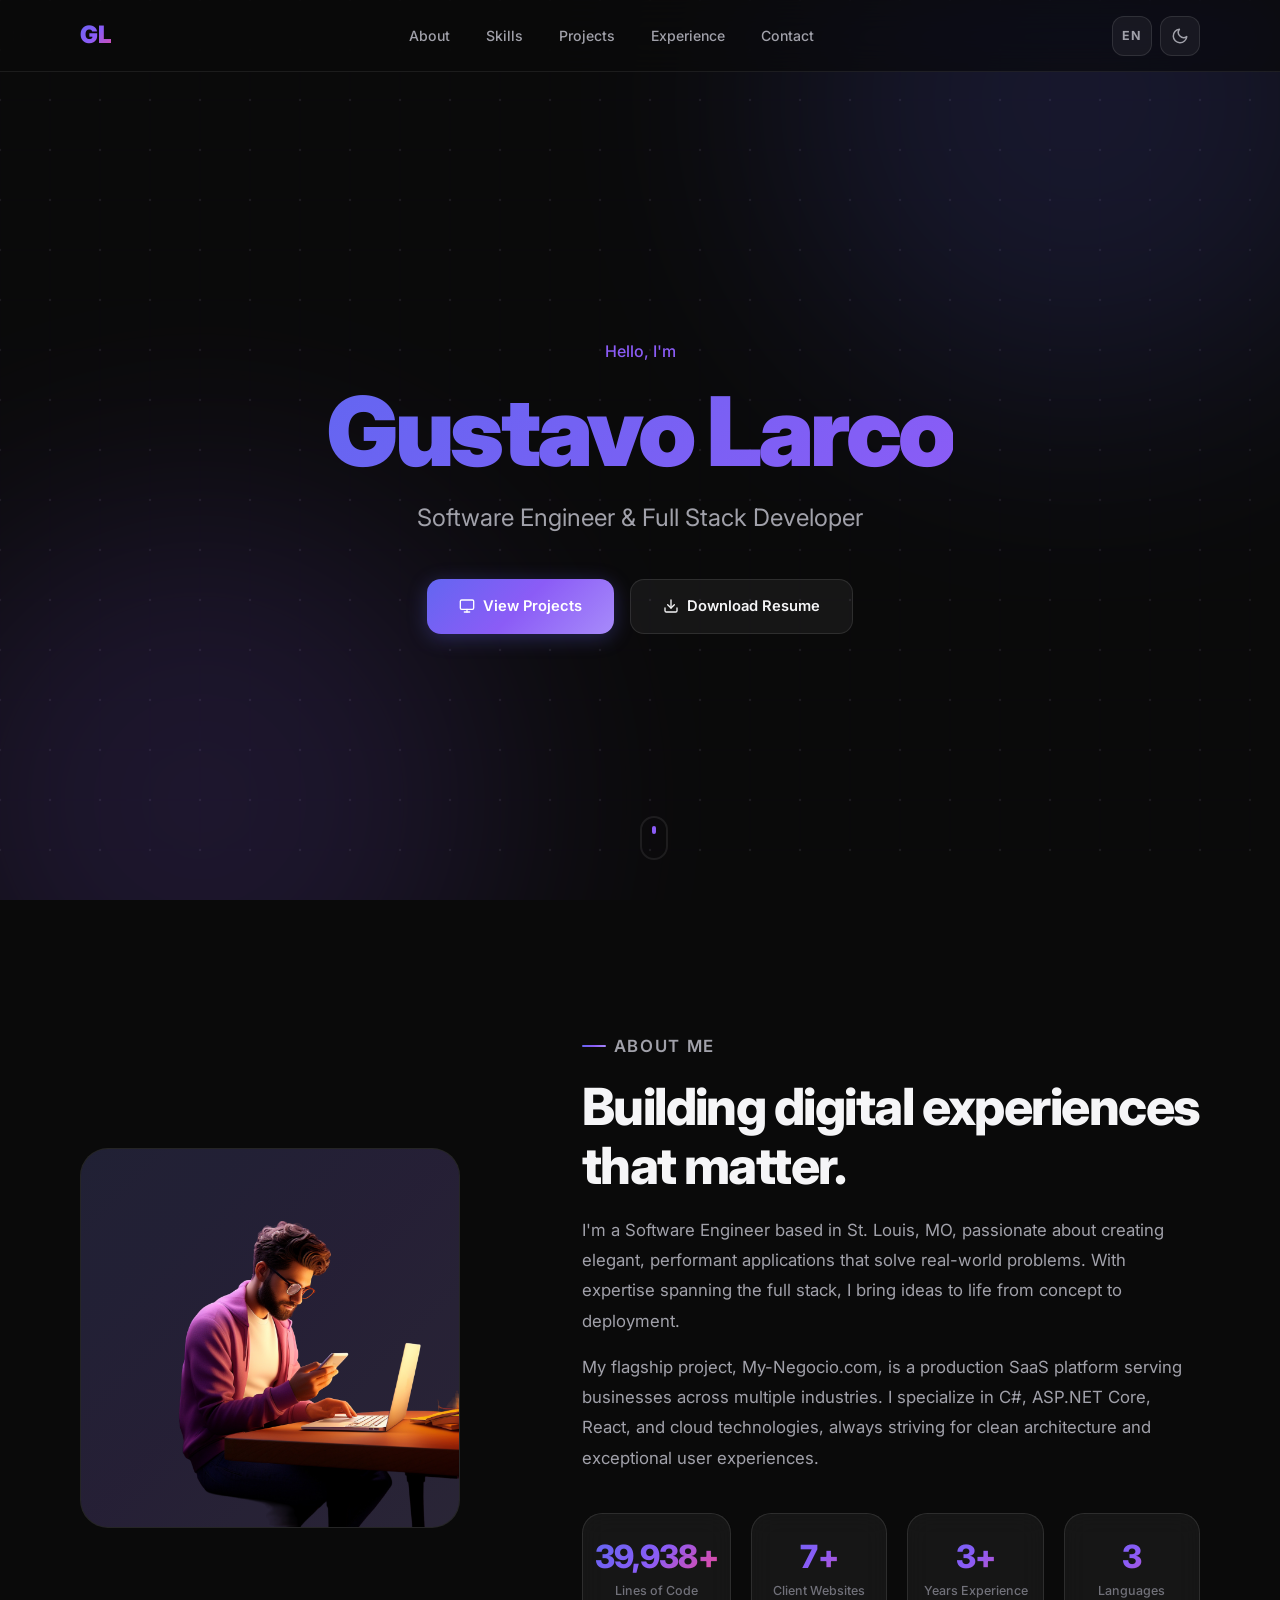
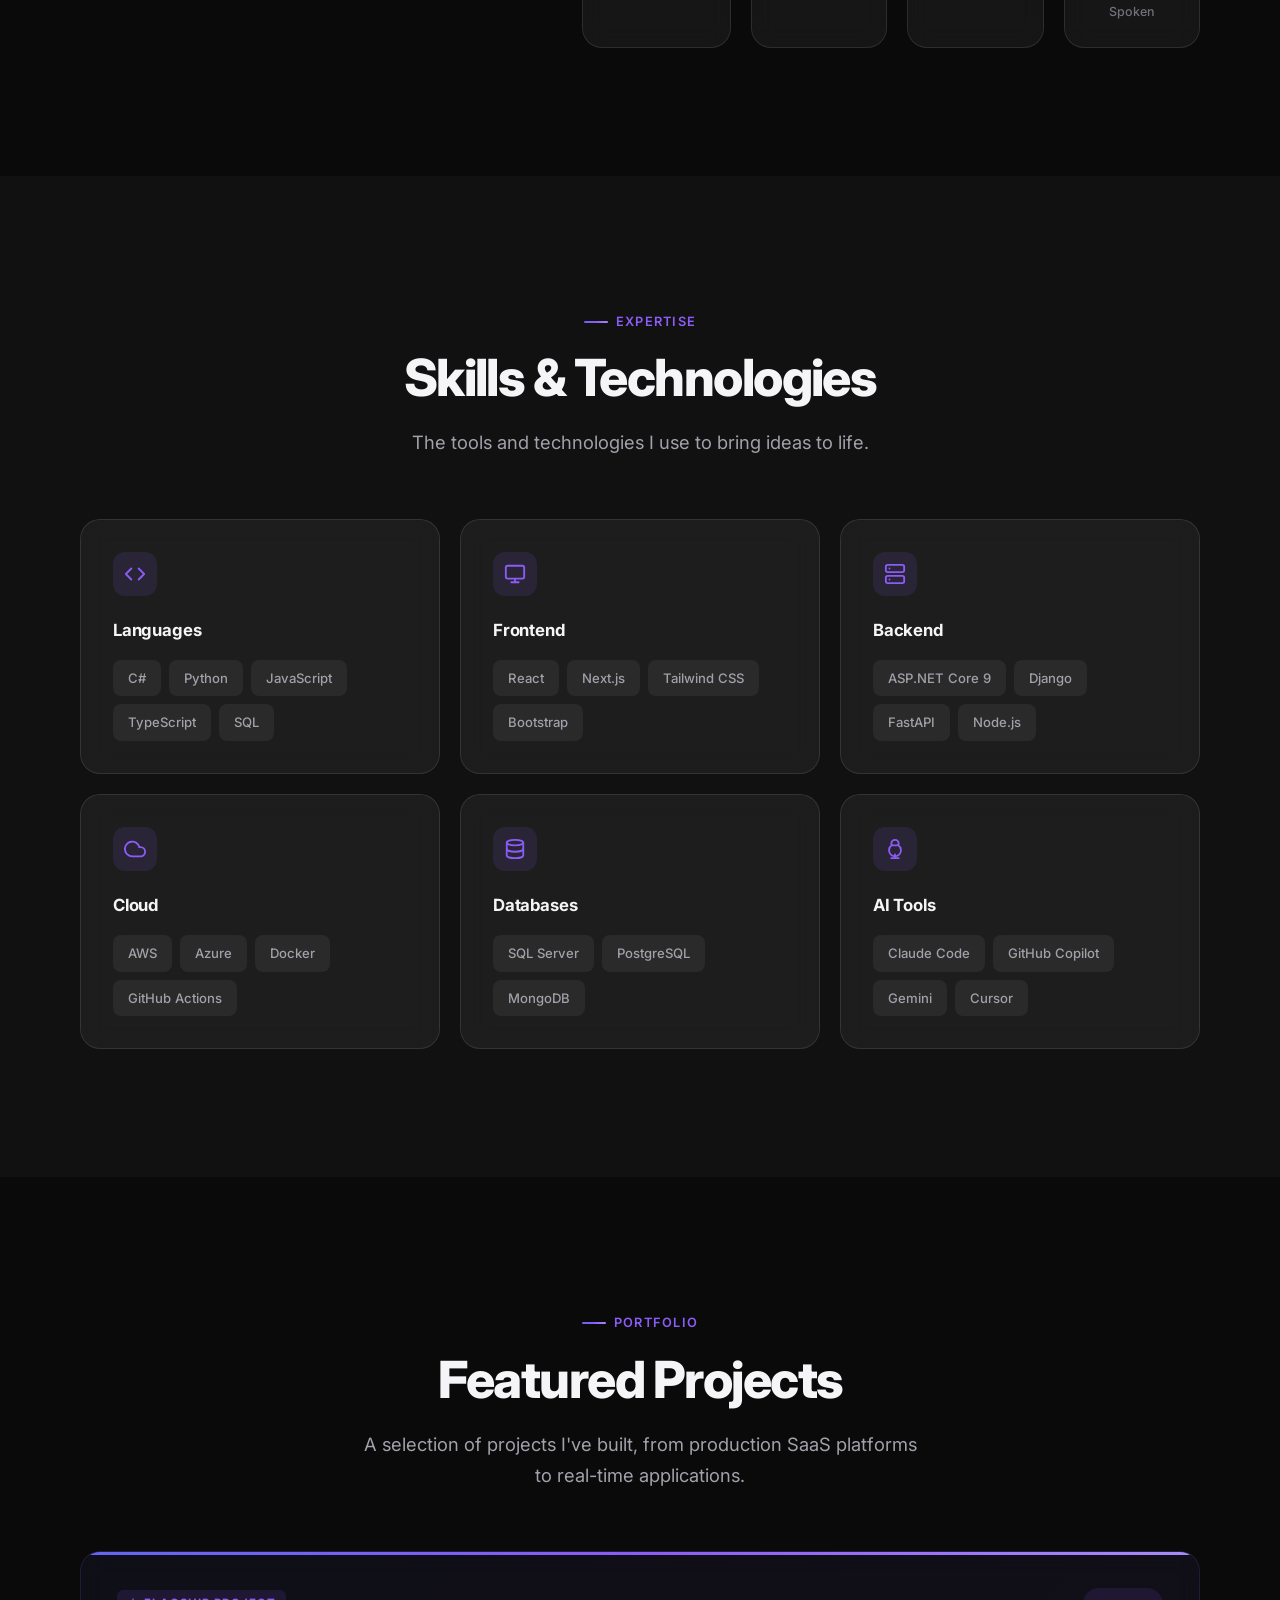
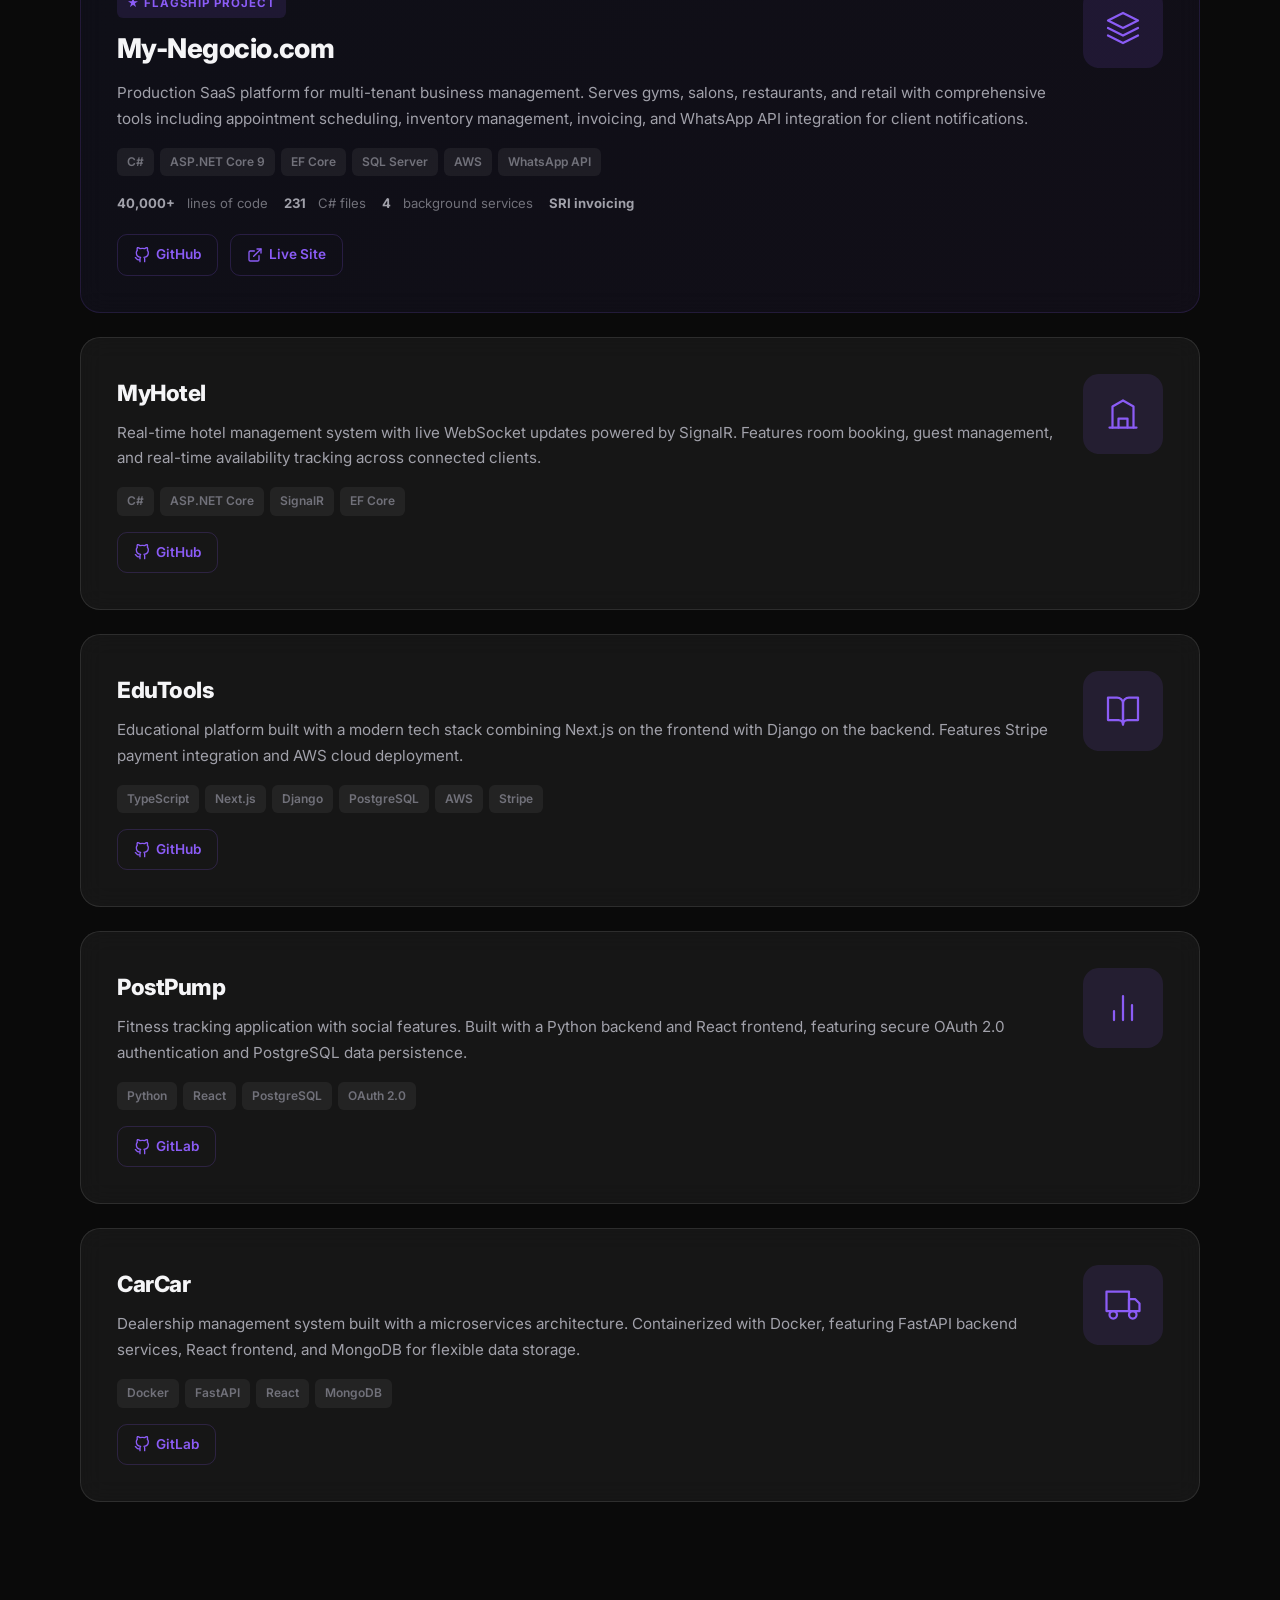
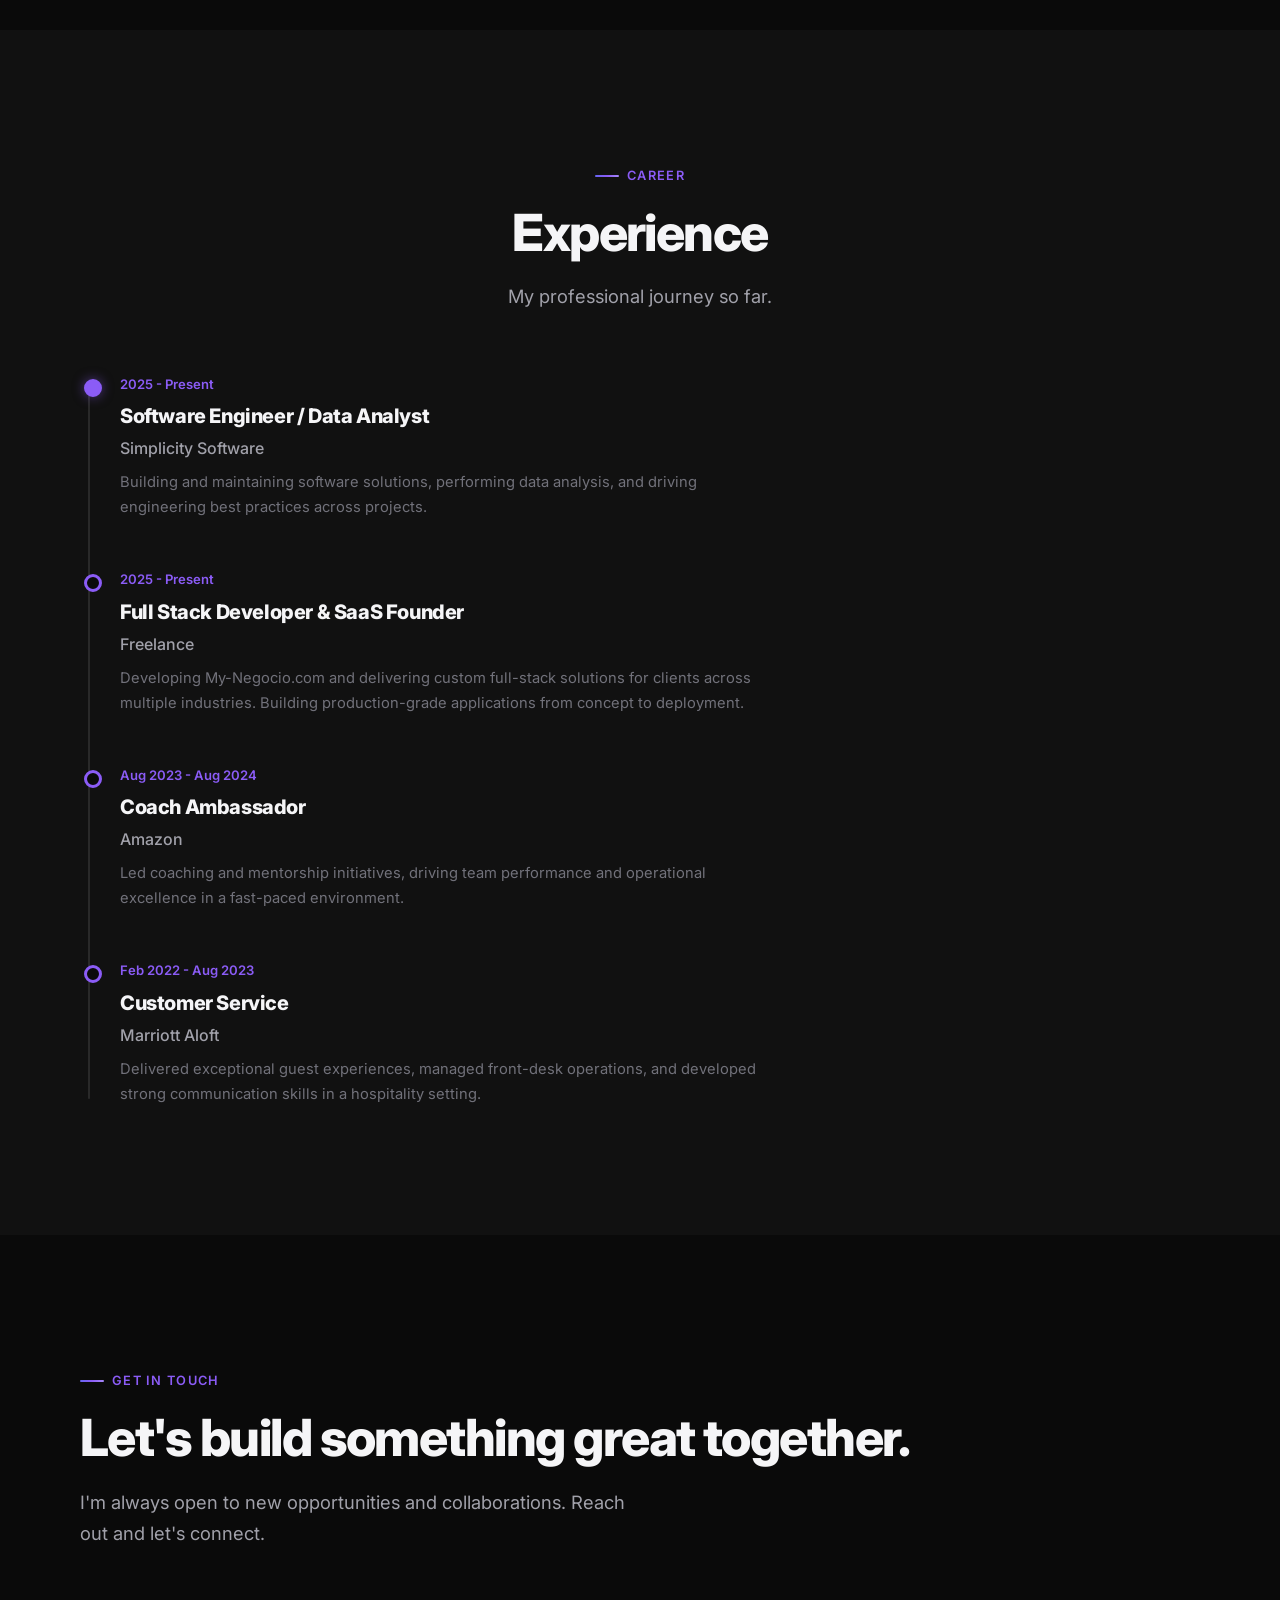
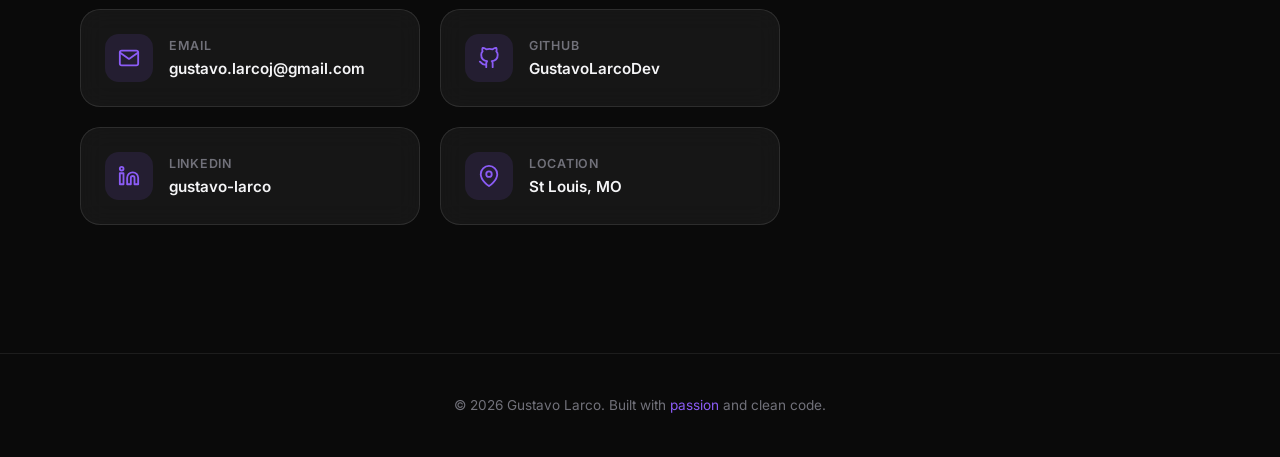
==== commit 9a01b2d6: "Redesign portfolio: Apple-style with dark mode, i18n, and animations Co-Authored-By: Claude Opus 4.6" ====
--- a/index.html
+++ b/index.html
@@ -1 +1,546 @@
-<!DOCTYPE html><html lang="en" class="__variable_f367f3"><head><meta charSet="utf-8"/><meta name="viewport" content="width=device-width, initial-scale=1"/><link rel="preload" href="/_next/static/media/e4af272ccee01ff0-s.p.woff2" as="font" crossorigin="" type="font/woff2"/><link rel="stylesheet" href="/_next/static/css/2a0aebf82c8434ff.css" data-precedence="next"/><link rel="preload" as="script" fetchPriority="low" href="/_next/static/chunks/webpack-5f26407fd80ab285.js"/><script src="/_next/static/chunks/fd9d1056-00bb33a35b5f8051.js" async=""></script><script src="/_next/static/chunks/23-5742d3df3cbb6397.js" async=""></script><script src="/_next/static/chunks/main-app-2a72fa5a9753d0ee.js" async=""></script><script src="/_next/static/chunks/297-cbcf8dec83bb84c9.js" async=""></script><script src="/_next/static/chunks/469-1046091f1358f863.js" async=""></script><script src="/_next/static/chunks/app/page-63a0729a490f108b.js" async=""></script><script src="/_next/static/chunks/app/layout-bf3b9b186f3ea711.js" async=""></script><title>Gustavo Larco — Software Engineer &amp; Data Analyst</title><meta name="description" content="Software Engineer and Data Analyst specializing in full-stack development with C#, .NET, React, and cloud technologies."/><link rel="icon" href="/favicon.ico" type="image/x-icon" sizes="2048x2048"/><meta name="next-size-adjust"/><script src="/_next/static/chunks/polyfills-78c92fac7aa8fdd8.js" noModule=""></script></head><body class="__className_f367f3"><nav class="fixed top-0 left-0 right-0 z-50 transition-all duration-500 bg-transparent"><div class="max-w-6xl mx-auto px-6"><div class="flex items-center justify-between h-12"><a href="#hero" class="text-xl font-semibold text-apple-dark tracking-tight">GL<span class="text-apple-blue">.</span></a><div class="hidden md:flex items-center gap-8"><a href="#about" class="text-xs text-apple-gray hover:text-apple-dark transition-colors duration-200 tracking-wide">About</a><a href="#skills" class="text-xs text-apple-gray hover:text-apple-dark transition-colors duration-200 tracking-wide">Skills</a><a href="#experience" class="text-xs text-apple-gray hover:text-apple-dark transition-colors duration-200 tracking-wide">Experience</a><a href="#projects" class="text-xs text-apple-gray hover:text-apple-dark transition-colors duration-200 tracking-wide">Projects</a><a href="#education" class="text-xs text-apple-gray hover:text-apple-dark transition-colors duration-200 tracking-wide">Education</a><a href="#contact" class="text-xs text-apple-gray hover:text-apple-dark transition-colors duration-200 tracking-wide">Contact</a></div><div class="hidden md:block"><a href="/Gustavo-Larco-Resume.pdf" target="_blank" class="inline-flex items-center gap-1.5 px-4 py-1.5 text-xs font-medium text-white bg-apple-blue rounded-full hover:bg-apple-blue-hover transition-colors duration-200"><svg xmlns="http://www.w3.org/2000/svg" width="12" height="12" viewBox="0 0 24 24" fill="none" stroke="currentColor" stroke-width="2" stroke-linecap="round" stroke-linejoin="round" class="lucide lucide-download"><path d="M21 15v4a2 2 0 0 1-2 2H5a2 2 0 0 1-2-2v-4"></path><polyline points="7 10 12 15 17 10"></polyline><line x1="12" x2="12" y1="15" y2="3"></line></svg>Resume</a></div><button class="md:hidden text-apple-dark p-1" aria-label="Toggle menu"><svg xmlns="http://www.w3.org/2000/svg" width="22" height="22" viewBox="0 0 24 24" fill="none" stroke="currentColor" stroke-width="2" stroke-linecap="round" stroke-linejoin="round" class="lucide lucide-menu"><line x1="4" x2="20" y1="12" y2="12"></line><line x1="4" x2="20" y1="6" y2="6"></line><line x1="4" x2="20" y1="18" y2="18"></line></svg></button></div></div><div class="md:hidden overflow-hidden transition-all duration-300 max-h-0 opacity-0"><div class="bg-white/95 backdrop-blur-xl border-b border-apple-border/50 px-6 py-5 space-y-4"><a href="#about" class="block text-sm text-apple-gray hover:text-apple-dark transition-colors">About</a><a href="#skills" class="block text-sm text-apple-gray hover:text-apple-dark transition-colors">Skills</a><a href="#experience" class="block text-sm text-apple-gray hover:text-apple-dark transition-colors">Experience</a><a href="#projects" class="block text-sm text-apple-gray hover:text-apple-dark transition-colors">Projects</a><a href="#education" class="block text-sm text-apple-gray hover:text-apple-dark transition-colors">Education</a><a href="#contact" class="block text-sm text-apple-gray hover:text-apple-dark transition-colors">Contact</a><a href="/Gustavo-Larco-Resume.pdf" target="_blank" class="inline-flex items-center gap-1.5 px-4 py-2 text-xs font-medium text-white bg-apple-blue rounded-full mt-2"><svg xmlns="http://www.w3.org/2000/svg" width="12" height="12" viewBox="0 0 24 24" fill="none" stroke="currentColor" stroke-width="2" stroke-linecap="round" stroke-linejoin="round" class="lucide lucide-download"><path d="M21 15v4a2 2 0 0 1-2 2H5a2 2 0 0 1-2-2v-4"></path><polyline points="7 10 12 15 17 10"></polyline><line x1="12" x2="12" y1="15" y2="3"></line></svg>Download Resume</a></div></div></nav><main class="overflow-x-hidden"><section id="hero" class="relative flex flex-col items-center justify-center min-h-screen px-6"><div class="text-center max-w-3xl" style="opacity:0;transform:translateY(20px) translateZ(0)"><p class="text-apple-gray text-sm md:text-base tracking-widest uppercase mb-6">Software Engineer &amp; Data Analyst</p><h1 class="text-6xl md:text-8xl lg:text-9xl font-bold tracking-tight text-apple-dark leading-[0.95]">Gustavo<br/>Larco</h1><p class="mt-8 text-lg md:text-xl text-apple-gray max-w-xl mx-auto leading-relaxed">Building enterprise applications, data-driven insights, and beautiful web experiences.</p><div class="flex flex-col sm:flex-row items-center justify-center gap-4 mt-10"><a href="#projects" class="px-8 py-3 text-sm font-medium text-white bg-apple-blue rounded-full hover:bg-apple-blue-hover transition-colors duration-200">View Projects</a><a href="/Gustavo-Larco-Resume.pdf" target="_blank" class="px-8 py-3 text-sm font-medium text-apple-blue border border-apple-blue/30 rounded-full hover:bg-apple-blue hover:text-white transition-all duration-200">Download Resume</a></div><div class="flex items-center justify-center gap-6 mt-10"><a href="https://www.linkedin.com/in/gustavo-larco/" target="_blank" rel="noopener noreferrer" class="text-apple-gray hover:text-apple-dark transition-colors duration-200"><svg xmlns="http://www.w3.org/2000/svg" width="20" height="20" viewBox="0 0 24 24" fill="none" stroke="currentColor" stroke-width="2" stroke-linecap="round" stroke-linejoin="round" class="lucide lucide-linkedin"><path d="M16 8a6 6 0 0 1 6 6v7h-4v-7a2 2 0 0 0-2-2 2 2 0 0 0-2 2v7h-4v-7a6 6 0 0 1 6-6z"></path><rect width="4" height="12" x="2" y="9"></rect><circle cx="4" cy="4" r="2"></circle></svg></a><a href="https://github.com/GustavoLarcoDev" target="_blank" rel="noopener noreferrer" class="text-apple-gray hover:text-apple-dark transition-colors duration-200"><svg xmlns="http://www.w3.org/2000/svg" width="20" height="20" viewBox="0 0 24 24" fill="none" stroke="currentColor" stroke-width="2" stroke-linecap="round" stroke-linejoin="round" class="lucide lucide-github"><path d="M15 22v-4a4.8 4.8 0 0 0-1-3.5c3 0 6-2 6-5.5.08-1.25-.27-2.48-1-3.5.28-1.15.28-2.35 0-3.5 0 0-1 0-3 1.5-2.64-.5-5.36-.5-8 0C6 2 5 2 5 2c-.3 1.15-.3 2.35 0 3.5A5.403 5.403 0 0 0 4 9c0 3.5 3 5.5 6 5.5-.39.49-.68 1.05-.85 1.65-.17.6-.22 1.23-.15 1.85v4"></path><path d="M9 18c-4.51 2-5-2-7-2"></path></svg></a><a href="mailto:gustavo.larcoj@gmail.com" class="text-apple-gray hover:text-apple-dark transition-colors duration-200"><svg xmlns="http://www.w3.org/2000/svg" width="20" height="20" viewBox="0 0 24 24" fill="none" stroke="currentColor" stroke-width="2" stroke-linecap="round" stroke-linejoin="round" class="lucide lucide-mail"><rect width="20" height="16" x="2" y="4" rx="2"></rect><path d="m22 7-8.97 5.7a1.94 1.94 0 0 1-2.06 0L2 7"></path></svg></a></div></div><div class="absolute bottom-12" style="opacity:0"><a href="#about" aria-label="Scroll down"><svg xmlns="http://www.w3.org/2000/svg" width="18" height="18" viewBox="0 0 24 24" fill="none" stroke="currentColor" stroke-width="2" stroke-linecap="round" stroke-linejoin="round" class="lucide lucide-arrow-down text-apple-gray animate-bounce"><path d="M12 5v14"></path><path d="m19 12-7 7-7-7"></path></svg></a></div></section><section id="about" class="py-24 md:py-32 bg-apple-gray-light"><div class="max-w-5xl mx-auto px-6"><div style="opacity:0;transform:translateY(30px) translateZ(0)"><p class="text-apple-blue text-xs font-semibold tracking-widest uppercase mb-4">About</p><h2 class="text-3xl md:text-5xl font-bold text-apple-dark tracking-tight leading-tight">Passionate about crafting<br class="hidden md:block"/> elegant solutions.</h2></div><div style="opacity:0;transform:translateY(30px) translateZ(0)"><p class="mt-8 text-lg md:text-xl text-apple-gray max-w-3xl leading-relaxed">Software Engineer and Data Analyst at Simplicity Software, specializing in enterprise applications with C#, ASP.NET Core, and .NET. I build interactive Power BI dashboards, architect scalable backends, and deliver full-stack web solutions for clients across industries.</p></div><div style="opacity:0;transform:translateY(30px) translateZ(0)"><div class="flex flex-wrap items-center gap-x-8 gap-y-3 mt-8 text-sm text-apple-gray"><span class="flex items-center gap-2"><svg xmlns="http://www.w3.org/2000/svg" width="15" height="15" viewBox="0 0 24 24" fill="none" stroke="currentColor" stroke-width="2" stroke-linecap="round" stroke-linejoin="round" class="lucide lucide-map-pin text-apple-blue"><path d="M20 10c0 6-8 12-8 12s-8-6-8-12a8 8 0 0 1 16 0Z"></path><circle cx="12" cy="10" r="3"></circle></svg> St Louis, MO</span><span class="flex items-center gap-2"><svg xmlns="http://www.w3.org/2000/svg" width="15" height="15" viewBox="0 0 24 24" fill="none" stroke="currentColor" stroke-width="2" stroke-linecap="round" stroke-linejoin="round" class="lucide lucide-mail text-apple-blue"><rect width="20" height="16" x="2" y="4" rx="2"></rect><path d="m22 7-8.97 5.7a1.94 1.94 0 0 1-2.06 0L2 7"></path></svg> <!-- -->gustavo.larcoj@gmail.com</span><span class="flex items-center gap-2"><svg xmlns="http://www.w3.org/2000/svg" width="15" height="15" viewBox="0 0 24 24" fill="none" stroke="currentColor" stroke-width="2" stroke-linecap="round" stroke-linejoin="round" class="lucide lucide-phone text-apple-blue"><path d="M22 16.92v3a2 2 0 0 1-2.18 2 19.79 19.79 0 0 1-8.63-3.07 19.5 19.5 0 0 1-6-6 19.79 19.79 0 0 1-3.07-8.67A2 2 0 0 1 4.11 2h3a2 2 0 0 1 2 1.72 12.84 12.84 0 0 0 .7 2.81 2 2 0 0 1-.45 2.11L8.09 9.91a16 16 0 0 0 6 6l1.27-1.27a2 2 0 0 1 2.11-.45 12.84 12.84 0 0 0 2.81.7A2 2 0 0 1 22 16.92z"></path></svg> (737) 287-6304</span><span class="flex items-center gap-2"><svg xmlns="http://www.w3.org/2000/svg" width="15" height="15" viewBox="0 0 24 24" fill="none" stroke="currentColor" stroke-width="2" stroke-linecap="round" stroke-linejoin="round" class="lucide lucide-globe text-apple-blue"><circle cx="12" cy="12" r="10"></circle><path d="M12 2a14.5 14.5 0 0 0 0 20 14.5 14.5 0 0 0 0-20"></path><path d="M2 12h20"></path></svg> English, Spanish, Portuguese, Italian</span></div></div></div></section><section id="skills" class="py-24 md:py-32"><div class="max-w-5xl mx-auto px-6"><div style="opacity:0;transform:translateY(30px) translateZ(0)"><p class="text-apple-blue text-xs font-semibold tracking-widest uppercase mb-4">Skills</p><h2 class="text-3xl md:text-5xl font-bold text-apple-dark tracking-tight">Technical expertise.</h2></div><div class="grid grid-cols-1 md:grid-cols-2 lg:grid-cols-3 gap-5 mt-14"><div style="opacity:0;transform:translateY(30px) translateZ(0)"><div class="group p-6 rounded-2xl border border-apple-border/50 bg-white hover:shadow-lg hover:shadow-black/[0.04] hover:border-apple-border transition-all duration-500 h-full"><h3 class="text-xs font-semibold text-apple-blue uppercase tracking-widest mb-5">Languages</h3><div class="flex flex-wrap gap-2"><span class="px-3 py-1.5 text-[13px] text-apple-dark bg-apple-gray-light rounded-full transition-colors duration-200 group-hover:bg-apple-blue/[0.06]">C#</span><span class="px-3 py-1.5 text-[13px] text-apple-dark bg-apple-gray-light rounded-full transition-colors duration-200 group-hover:bg-apple-blue/[0.06]">Python</span><span class="px-3 py-1.5 text-[13px] text-apple-dark bg-apple-gray-light rounded-full transition-colors duration-200 group-hover:bg-apple-blue/[0.06]">JavaScript ES6+</span><span class="px-3 py-1.5 text-[13px] text-apple-dark bg-apple-gray-light rounded-full transition-colors duration-200 group-hover:bg-apple-blue/[0.06]">TypeScript</span><span class="px-3 py-1.5 text-[13px] text-apple-dark bg-apple-gray-light rounded-full transition-colors duration-200 group-hover:bg-apple-blue/[0.06]">SQL</span><span class="px-3 py-1.5 text-[13px] text-apple-dark bg-apple-gray-light rounded-full transition-colors duration-200 group-hover:bg-apple-blue/[0.06]">HTML5</span><span class="px-3 py-1.5 text-[13px] text-apple-dark bg-apple-gray-light rounded-full transition-colors duration-200 group-hover:bg-apple-blue/[0.06]">CSS</span></div></div></div><div style="opacity:0;transform:translateY(30px) translateZ(0)"><div class="group p-6 rounded-2xl border border-apple-border/50 bg-white hover:shadow-lg hover:shadow-black/[0.04] hover:border-apple-border transition-all duration-500 h-full"><h3 class="text-xs font-semibold text-apple-blue uppercase tracking-widest mb-5">Frameworks</h3><div class="flex flex-wrap gap-2"><span class="px-3 py-1.5 text-[13px] text-apple-dark bg-apple-gray-light rounded-full transition-colors duration-200 group-hover:bg-apple-blue/[0.06]">ASP.NET Core</span><span class="px-3 py-1.5 text-[13px] text-apple-dark bg-apple-gray-light rounded-full transition-colors duration-200 group-hover:bg-apple-blue/[0.06]">.NET</span><span class="px-3 py-1.5 text-[13px] text-apple-dark bg-apple-gray-light rounded-full transition-colors duration-200 group-hover:bg-apple-blue/[0.06]">React.js</span><span class="px-3 py-1.5 text-[13px] text-apple-dark bg-apple-gray-light rounded-full transition-colors duration-200 group-hover:bg-apple-blue/[0.06]">Next.js</span><span class="px-3 py-1.5 text-[13px] text-apple-dark bg-apple-gray-light rounded-full transition-colors duration-200 group-hover:bg-apple-blue/[0.06]">Django</span><span class="px-3 py-1.5 text-[13px] text-apple-dark bg-apple-gray-light rounded-full transition-colors duration-200 group-hover:bg-apple-blue/[0.06]">Django REST</span><span class="px-3 py-1.5 text-[13px] text-apple-dark bg-apple-gray-light rounded-full transition-colors duration-200 group-hover:bg-apple-blue/[0.06]">FastAPI</span><span class="px-3 py-1.5 text-[13px] text-apple-dark bg-apple-gray-light rounded-full transition-colors duration-200 group-hover:bg-apple-blue/[0.06]">Node.js</span><span class="px-3 py-1.5 text-[13px] text-apple-dark bg-apple-gray-light rounded-full transition-colors duration-200 group-hover:bg-apple-blue/[0.06]">Bootstrap</span></div></div></div><div style="opacity:0;transform:translateY(30px) translateZ(0)"><div class="group p-6 rounded-2xl border border-apple-border/50 bg-white hover:shadow-lg hover:shadow-black/[0.04] hover:border-apple-border transition-all duration-500 h-full"><h3 class="text-xs font-semibold text-apple-blue uppercase tracking-widest mb-5">Cloud &amp; DevOps</h3><div class="flex flex-wrap gap-2"><span class="px-3 py-1.5 text-[13px] text-apple-dark bg-apple-gray-light rounded-full transition-colors duration-200 group-hover:bg-apple-blue/[0.06]">Microsoft Azure</span><span class="px-3 py-1.5 text-[13px] text-apple-dark bg-apple-gray-light rounded-full transition-colors duration-200 group-hover:bg-apple-blue/[0.06]">AWS</span><span class="px-3 py-1.5 text-[13px] text-apple-dark bg-apple-gray-light rounded-full transition-colors duration-200 group-hover:bg-apple-blue/[0.06]">Docker</span><span class="px-3 py-1.5 text-[13px] text-apple-dark bg-apple-gray-light rounded-full transition-colors duration-200 group-hover:bg-apple-blue/[0.06]">CI/CD</span><span class="px-3 py-1.5 text-[13px] text-apple-dark bg-apple-gray-light rounded-full transition-colors duration-200 group-hover:bg-apple-blue/[0.06]">GitHub Actions</span><span class="px-3 py-1.5 text-[13px] text-apple-dark bg-apple-gray-light rounded-full transition-colors duration-200 group-hover:bg-apple-blue/[0.06]">Vercel</span></div></div></div><div style="opacity:0;transform:translateY(30px) translateZ(0)"><div class="group p-6 rounded-2xl border border-apple-border/50 bg-white hover:shadow-lg hover:shadow-black/[0.04] hover:border-apple-border transition-all duration-500 h-full"><h3 class="text-xs font-semibold text-apple-blue uppercase tracking-widest mb-5">Data &amp; Databases</h3><div class="flex flex-wrap gap-2"><span class="px-3 py-1.5 text-[13px] text-apple-dark bg-apple-gray-light rounded-full transition-colors duration-200 group-hover:bg-apple-blue/[0.06]">Power BI</span><span class="px-3 py-1.5 text-[13px] text-apple-dark bg-apple-gray-light rounded-full transition-colors duration-200 group-hover:bg-apple-blue/[0.06]">DAX</span><span class="px-3 py-1.5 text-[13px] text-apple-dark bg-apple-gray-light rounded-full transition-colors duration-200 group-hover:bg-apple-blue/[0.06]">PostgreSQL</span><span class="px-3 py-1.5 text-[13px] text-apple-dark bg-apple-gray-light rounded-full transition-colors duration-200 group-hover:bg-apple-blue/[0.06]">SQL Server</span><span class="px-3 py-1.5 text-[13px] text-apple-dark bg-apple-gray-light rounded-full transition-colors duration-200 group-hover:bg-apple-blue/[0.06]">MongoDB</span><span class="px-3 py-1.5 text-[13px] text-apple-dark bg-apple-gray-light rounded-full transition-colors duration-200 group-hover:bg-apple-blue/[0.06]">MySQL</span><span class="px-3 py-1.5 text-[13px] text-apple-dark bg-apple-gray-light rounded-full transition-colors duration-200 group-hover:bg-apple-blue/[0.06]">Entity Framework Core</span></div></div></div><div style="opacity:0;transform:translateY(30px) translateZ(0)"><div class="group p-6 rounded-2xl border border-apple-border/50 bg-white hover:shadow-lg hover:shadow-black/[0.04] hover:border-apple-border transition-all duration-500 h-full"><h3 class="text-xs font-semibold text-apple-blue uppercase tracking-widest mb-5">Tools &amp; Practices</h3><div class="flex flex-wrap gap-2"><span class="px-3 py-1.5 text-[13px] text-apple-dark bg-apple-gray-light rounded-full transition-colors duration-200 group-hover:bg-apple-blue/[0.06]">Git</span><span class="px-3 py-1.5 text-[13px] text-apple-dark bg-apple-gray-light rounded-full transition-colors duration-200 group-hover:bg-apple-blue/[0.06]">Stripe API</span><span class="px-3 py-1.5 text-[13px] text-apple-dark bg-apple-gray-light rounded-full transition-colors duration-200 group-hover:bg-apple-blue/[0.06]">SignalR</span><span class="px-3 py-1.5 text-[13px] text-apple-dark bg-apple-gray-light rounded-full transition-colors duration-200 group-hover:bg-apple-blue/[0.06]">Figma</span><span class="px-3 py-1.5 text-[13px] text-apple-dark bg-apple-gray-light rounded-full transition-colors duration-200 group-hover:bg-apple-blue/[0.06]">Agile / Scrum</span><span class="px-3 py-1.5 text-[13px] text-apple-dark bg-apple-gray-light rounded-full transition-colors duration-200 group-hover:bg-apple-blue/[0.06]">Microservices</span><span class="px-3 py-1.5 text-[13px] text-apple-dark bg-apple-gray-light rounded-full transition-colors duration-200 group-hover:bg-apple-blue/[0.06]">REST APIs</span><span class="px-3 py-1.5 text-[13px] text-apple-dark bg-apple-gray-light rounded-full transition-colors duration-200 group-hover:bg-apple-blue/[0.06]">Domain-Driven Design</span></div></div></div></div></div></section><section id="experience" class="py-24 md:py-32 bg-apple-gray-light"><div class="max-w-5xl mx-auto px-6"><div style="opacity:0;transform:translateY(30px) translateZ(0)"><p class="text-apple-blue text-xs font-semibold tracking-widest uppercase mb-4">Experience</p><h2 class="text-3xl md:text-5xl font-bold text-apple-dark tracking-tight">Where I&#x27;ve worked.</h2></div><div class="mt-14 space-y-6"><div style="opacity:0;transform:translateY(30px) translateZ(0)"><div class="bg-white rounded-2xl p-7 md:p-8 border border-apple-border/30 hover:shadow-lg hover:shadow-black/[0.04] transition-all duration-500"><div class="flex flex-col md:flex-row md:items-start md:justify-between gap-1 mb-5"><div><h3 class="text-lg font-semibold text-apple-dark">Simplicity Software</h3><p class="text-apple-gray text-sm">Software Engineer / Data Analyst</p></div><span class="text-xs text-apple-gray font-medium shrink-0 md:mt-1 bg-apple-gray-light px-3 py-1 rounded-full w-fit">2025 – Present</span></div><ul class="space-y-2.5"><li class="text-apple-gray text-[14px] leading-relaxed pl-5 relative before:absolute before:left-0 before:top-[9px] before:w-1.5 before:h-1.5 before:bg-apple-blue/60 before:rounded-full">Develop and maintain enterprise-level applications using C#, ASP.NET Core, and .NET for business clients</li><li class="text-apple-gray text-[14px] leading-relaxed pl-5 relative before:absolute before:left-0 before:top-[9px] before:w-1.5 before:h-1.5 before:bg-apple-blue/60 before:rounded-full">Build interactive Power BI dashboards and reports using DAX to deliver data-driven insights for stakeholders</li><li class="text-apple-gray text-[14px] leading-relaxed pl-5 relative before:absolute before:left-0 before:top-[9px] before:w-1.5 before:h-1.5 before:bg-apple-blue/60 before:rounded-full">Architect scalable backend services with Entity Framework Core and SQL Server, optimizing database performance</li><li class="text-apple-gray text-[14px] leading-relaxed pl-5 relative before:absolute before:left-0 before:top-[9px] before:w-1.5 before:h-1.5 before:bg-apple-blue/60 before:rounded-full">Implement CI/CD pipelines with GitHub Actions and deploy applications to Microsoft Azure cloud infrastructure</li><li class="text-apple-gray text-[14px] leading-relaxed pl-5 relative before:absolute before:left-0 before:top-[9px] before:w-1.5 before:h-1.5 before:bg-apple-blue/60 before:rounded-full">Collaborate cross-functionally following Agile methodologies to deliver features on schedule</li></ul></div></div><div style="opacity:0;transform:translateY(30px) translateZ(0)"><div class="bg-white rounded-2xl p-7 md:p-8 border border-apple-border/30 hover:shadow-lg hover:shadow-black/[0.04] transition-all duration-500"><div class="flex flex-col md:flex-row md:items-start md:justify-between gap-1 mb-5"><div><h3 class="text-lg font-semibold text-apple-dark">Freelance</h3><p class="text-apple-gray text-sm">Full Stack Web Developer</p></div><span class="text-xs text-apple-gray font-medium shrink-0 md:mt-1 bg-apple-gray-light px-3 py-1 rounded-full w-fit">2025 – Present</span></div><ul class="space-y-2.5"><li class="text-apple-gray text-[14px] leading-relaxed pl-5 relative before:absolute before:left-0 before:top-[9px] before:w-1.5 before:h-1.5 before:bg-apple-blue/60 before:rounded-full">Designed and deployed 8+ responsive business websites for clients across industries including salons, restaurants, and retail</li><li class="text-apple-gray text-[14px] leading-relaxed pl-5 relative before:absolute before:left-0 before:top-[9px] before:w-1.5 before:h-1.5 before:bg-apple-blue/60 before:rounded-full">Delivered SEO-optimized, mobile-first web solutions with custom animations, increasing client online visibility</li><li class="text-apple-gray text-[14px] leading-relaxed pl-5 relative before:absolute before:left-0 before:top-[9px] before:w-1.5 before:h-1.5 before:bg-apple-blue/60 before:rounded-full">Managed full project lifecycle from client requirements gathering through deployment and maintenance</li></ul></div></div><div style="opacity:0;transform:translateY(30px) translateZ(0)"><div class="bg-white rounded-2xl p-7 md:p-8 border border-apple-border/30 hover:shadow-lg hover:shadow-black/[0.04] transition-all duration-500"><div class="flex flex-col md:flex-row md:items-start md:justify-between gap-1 mb-5"><div><h3 class="text-lg font-semibold text-apple-dark">Amazon</h3><p class="text-apple-gray text-sm">Warehouse Associate · Coach Ambassador</p></div><span class="text-xs text-apple-gray font-medium shrink-0 md:mt-1 bg-apple-gray-light px-3 py-1 rounded-full w-fit">Aug 2023 – Aug 2024</span></div><ul class="space-y-2.5"><li class="text-apple-gray text-[14px] leading-relaxed pl-5 relative before:absolute before:left-0 before:top-[9px] before:w-1.5 before:h-1.5 before:bg-apple-blue/60 before:rounded-full">Boosted inventory efficiency by implementing Just-In-Time (JIT) categorization methods across warehouse operations</li><li class="text-apple-gray text-[14px] leading-relaxed pl-5 relative before:absolute before:left-0 before:top-[9px] before:w-1.5 before:h-1.5 before:bg-apple-blue/60 before:rounded-full">Served as Amazon Coach Ambassador, training and mentoring team members on operational best practices</li></ul></div></div><div style="opacity:0;transform:translateY(30px) translateZ(0)"><div class="bg-white rounded-2xl p-7 md:p-8 border border-apple-border/30 hover:shadow-lg hover:shadow-black/[0.04] transition-all duration-500"><div class="flex flex-col md:flex-row md:items-start md:justify-between gap-1 mb-5"><div><h3 class="text-lg font-semibold text-apple-dark">Marriott Aloft Hotel</h3><p class="text-apple-gray text-sm">Principal Customer Service</p></div><span class="text-xs text-apple-gray font-medium shrink-0 md:mt-1 bg-apple-gray-light px-3 py-1 rounded-full w-fit">Feb 2022 – Aug 2023</span></div><ul class="space-y-2.5"><li class="text-apple-gray text-[14px] leading-relaxed pl-5 relative before:absolute before:left-0 before:top-[9px] before:w-1.5 before:h-1.5 before:bg-apple-blue/60 before:rounded-full">Managed POS operations for bar and restaurant using LightSpeed OS, driving a 20% revenue increase</li><li class="text-apple-gray text-[14px] leading-relaxed pl-5 relative before:absolute before:left-0 before:top-[9px] before:w-1.5 before:h-1.5 before:bg-apple-blue/60 before:rounded-full">Administered front desk operations including reservations, CC authorization, and guest services</li></ul></div></div></div></div></section><section id="projects" class="py-24 md:py-32"><div class="max-w-5xl mx-auto px-6"><div style="opacity:0;transform:translateY(30px) translateZ(0)"><p class="text-apple-blue text-xs font-semibold tracking-widest uppercase mb-4">Projects</p><h2 class="text-3xl md:text-5xl font-bold text-apple-dark tracking-tight">Featured work.</h2></div><div class="mt-14 space-y-6"><div style="opacity:0;transform:translateY(30px) translateZ(0)"><div class="group bg-white rounded-2xl border border-apple-border/30 overflow-hidden hover:shadow-xl hover:shadow-black/[0.06] transition-all duration-500"><div class="grid md:grid-cols-5 gap-0"><div class="md:col-span-2 relative h-52 md:h-full min-h-[220px] bg-apple-gray-light overflow-hidden"><img alt="My-Negocio.com" loading="lazy" decoding="async" data-nimg="fill" class="object-cover group-hover:scale-105 transition-transform duration-700 ease-out" style="position:absolute;height:100%;width:100%;left:0;top:0;right:0;bottom:0;color:transparent" src="/Restaurant.png"/></div><div class="md:col-span-3 p-7 md:p-8"><div class="flex items-start justify-between gap-4"><div><h3 class="text-lg font-semibold text-apple-dark">My-Negocio.com</h3><p class="text-apple-gray text-sm mt-1">SaaS business management platform serving small businesses across Latin America</p></div><span class="text-xs text-apple-gray font-medium shrink-0 mt-0.5 bg-apple-gray-light px-3 py-1 rounded-full">2025 – Present</span></div><div class="flex flex-wrap gap-1.5 mt-4"><span class="px-2.5 py-1 text-[11px] font-medium text-apple-blue bg-apple-blue/[0.06] rounded-full border border-apple-blue/10">JavaScript</span><span class="px-2.5 py-1 text-[11px] font-medium text-apple-blue bg-apple-blue/[0.06] rounded-full border border-apple-blue/10">Bootstrap</span><span class="px-2.5 py-1 text-[11px] font-medium text-apple-blue bg-apple-blue/[0.06] rounded-full border border-apple-blue/10">REST APIs</span></div><ul class="mt-5 space-y-2"><li class="text-apple-gray text-[13px] leading-relaxed pl-4 relative before:absolute before:left-0 before:top-[8px] before:w-1 before:h-1 before:bg-apple-gray/50 before:rounded-full">Built multi-tenant platform supporting 4 business models: memberships, appointments, retail/POS, and restaurants</li><li class="text-apple-gray text-[13px] leading-relaxed pl-4 relative before:absolute before:left-0 before:top-[8px] before:w-1 before:h-1 before:bg-apple-gray/50 before:rounded-full">Engineered customer management with payment tracking, attendance history, and real-time financial dashboards</li><li class="text-apple-gray text-[13px] leading-relaxed pl-4 relative before:absolute before:left-0 before:top-[8px] before:w-1 before:h-1 before:bg-apple-gray/50 before:rounded-full">Developed smart scheduling engine with conflict prevention and WhatsApp automation for notifications</li></ul><div class="flex items-center gap-5 mt-6"></div></div></div></div></div><div style="opacity:0;transform:translateY(30px) translateZ(0)"><div class="group bg-white rounded-2xl border border-apple-border/30 overflow-hidden hover:shadow-xl hover:shadow-black/[0.06] transition-all duration-500"><div class="grid md:grid-cols-5 gap-0"><div class="md:col-span-2 relative h-52 md:h-full min-h-[220px] bg-apple-gray-light overflow-hidden"><img alt="MyHotel" loading="lazy" decoding="async" data-nimg="fill" class="object-cover group-hover:scale-105 transition-transform duration-700 ease-out" style="position:absolute;height:100%;width:100%;left:0;top:0;right:0;bottom:0;color:transparent" src="/image-4.jpg"/></div><div class="md:col-span-3 p-7 md:p-8"><div class="flex items-start justify-between gap-4"><div><h3 class="text-lg font-semibold text-apple-dark">MyHotel</h3><p class="text-apple-gray text-sm mt-1">Real-time hotel management web application with live updates</p></div><span class="text-xs text-apple-gray font-medium shrink-0 mt-0.5 bg-apple-gray-light px-3 py-1 rounded-full">2026</span></div><div class="flex flex-wrap gap-1.5 mt-4"><span class="px-2.5 py-1 text-[11px] font-medium text-apple-blue bg-apple-blue/[0.06] rounded-full border border-apple-blue/10">C#</span><span class="px-2.5 py-1 text-[11px] font-medium text-apple-blue bg-apple-blue/[0.06] rounded-full border border-apple-blue/10">ASP.NET Core</span><span class="px-2.5 py-1 text-[11px] font-medium text-apple-blue bg-apple-blue/[0.06] rounded-full border border-apple-blue/10">SignalR</span><span class="px-2.5 py-1 text-[11px] font-medium text-apple-blue bg-apple-blue/[0.06] rounded-full border border-apple-blue/10">Entity Framework</span></div><ul class="mt-5 space-y-2"><li class="text-apple-gray text-[13px] leading-relaxed pl-4 relative before:absolute before:left-0 before:top-[8px] before:w-1 before:h-1 before:bg-apple-gray/50 before:rounded-full">Architected MVC application with real-time communication via SignalR hubs for live booking updates</li><li class="text-apple-gray text-[13px] leading-relaxed pl-4 relative before:absolute before:left-0 before:top-[8px] before:w-1 before:h-1 before:bg-apple-gray/50 before:rounded-full">Designed database schema with Entity Framework Core and automated CI/CD with GitHub Actions</li></ul><div class="flex items-center gap-5 mt-6"></div></div></div></div></div><div style="opacity:0;transform:translateY(30px) translateZ(0)"><div class="group bg-white rounded-2xl border border-apple-border/30 overflow-hidden hover:shadow-xl hover:shadow-black/[0.06] transition-all duration-500"><div class="grid md:grid-cols-5 gap-0"><div class="md:col-span-2 relative h-52 md:h-full min-h-[220px] bg-apple-gray-light overflow-hidden"><img alt="EduTools" loading="lazy" decoding="async" data-nimg="fill" class="object-cover group-hover:scale-105 transition-transform duration-700 ease-out" style="position:absolute;height:100%;width:100%;left:0;top:0;right:0;bottom:0;color:transparent" src="/image-2.jpg"/></div><div class="md:col-span-3 p-7 md:p-8"><div class="flex items-start justify-between gap-4"><div><h3 class="text-lg font-semibold text-apple-dark">EduTools</h3><p class="text-apple-gray text-sm mt-1">Educational platform with tools and tutorials for university students</p></div><span class="text-xs text-apple-gray font-medium shrink-0 mt-0.5 bg-apple-gray-light px-3 py-1 rounded-full">2025</span></div><div class="flex flex-wrap gap-1.5 mt-4"><span class="px-2.5 py-1 text-[11px] font-medium text-apple-blue bg-apple-blue/[0.06] rounded-full border border-apple-blue/10">TypeScript</span><span class="px-2.5 py-1 text-[11px] font-medium text-apple-blue bg-apple-blue/[0.06] rounded-full border border-apple-blue/10">Next.js</span><span class="px-2.5 py-1 text-[11px] font-medium text-apple-blue bg-apple-blue/[0.06] rounded-full border border-apple-blue/10">Django</span><span class="px-2.5 py-1 text-[11px] font-medium text-apple-blue bg-apple-blue/[0.06] rounded-full border border-apple-blue/10">PostgreSQL</span><span class="px-2.5 py-1 text-[11px] font-medium text-apple-blue bg-apple-blue/[0.06] rounded-full border border-apple-blue/10">AWS</span><span class="px-2.5 py-1 text-[11px] font-medium text-apple-blue bg-apple-blue/[0.06] rounded-full border border-apple-blue/10">Stripe</span></div><ul class="mt-5 space-y-2"><li class="text-apple-gray text-[13px] leading-relaxed pl-4 relative before:absolute before:left-0 before:top-[8px] before:w-1 before:h-1 before:bg-apple-gray/50 before:rounded-full">Developed REST API with Django and PostgreSQL, integrated AWS S3 for storage and Stripe for payments</li><li class="text-apple-gray text-[13px] leading-relaxed pl-4 relative before:absolute before:left-0 before:top-[8px] before:w-1 before:h-1 before:bg-apple-gray/50 before:rounded-full">Built responsive frontend with Next.js and TypeScript, deployed to Vercel and AWS Elastic Beanstalk</li></ul><div class="flex items-center gap-5 mt-6"></div></div></div></div></div><div style="opacity:0;transform:translateY(30px) translateZ(0)"><div class="group bg-white rounded-2xl border border-apple-border/30 overflow-hidden hover:shadow-xl hover:shadow-black/[0.06] transition-all duration-500"><div class="grid md:grid-cols-5 gap-0"><div class="md:col-span-2 relative h-52 md:h-full min-h-[220px] bg-apple-gray-light overflow-hidden"><img alt="PostPump" loading="lazy" decoding="async" data-nimg="fill" class="object-cover group-hover:scale-105 transition-transform duration-700 ease-out" style="position:absolute;height:100%;width:100%;left:0;top:0;right:0;bottom:0;color:transparent" src="/image-8.jpg"/></div><div class="md:col-span-3 p-7 md:p-8"><div class="flex items-start justify-between gap-4"><div><h3 class="text-lg font-semibold text-apple-dark">PostPump</h3><p class="text-apple-gray text-sm mt-1">Fitness tracking application for workouts and program management</p></div><span class="text-xs text-apple-gray font-medium shrink-0 mt-0.5 bg-apple-gray-light px-3 py-1 rounded-full">2024</span></div><div class="flex flex-wrap gap-1.5 mt-4"><span class="px-2.5 py-1 text-[11px] font-medium text-apple-blue bg-apple-blue/[0.06] rounded-full border border-apple-blue/10">Python</span><span class="px-2.5 py-1 text-[11px] font-medium text-apple-blue bg-apple-blue/[0.06] rounded-full border border-apple-blue/10">JavaScript</span><span class="px-2.5 py-1 text-[11px] font-medium text-apple-blue bg-apple-blue/[0.06] rounded-full border border-apple-blue/10">PostgreSQL</span><span class="px-2.5 py-1 text-[11px] font-medium text-apple-blue bg-apple-blue/[0.06] rounded-full border border-apple-blue/10">React</span></div><ul class="mt-5 space-y-2"><li class="text-apple-gray text-[13px] leading-relaxed pl-4 relative before:absolute before:left-0 before:top-[8px] before:w-1 before:h-1 before:bg-apple-gray/50 before:rounded-full">Implemented 2FA and OAuth social login for secure access</li><li class="text-apple-gray text-[13px] leading-relaxed pl-4 relative before:absolute before:left-0 before:top-[8px] before:w-1 before:h-1 before:bg-apple-gray/50 before:rounded-full">Optimized PostgreSQL schemas for performance</li></ul><div class="flex items-center gap-5 mt-6"><a href="https://gitlab.com/postpump/module3-project-gamma" target="_blank" rel="noopener noreferrer" class="inline-flex items-center gap-1.5 text-xs text-apple-gray hover:text-apple-dark transition-colors"><svg xmlns="http://www.w3.org/2000/svg" width="14" height="14" viewBox="0 0 24 24" fill="none" stroke="currentColor" stroke-width="2" stroke-linecap="round" stroke-linejoin="round" class="lucide lucide-github"><path d="M15 22v-4a4.8 4.8 0 0 0-1-3.5c3 0 6-2 6-5.5.08-1.25-.27-2.48-1-3.5.28-1.15.28-2.35 0-3.5 0 0-1 0-3 1.5-2.64-.5-5.36-.5-8 0C6 2 5 2 5 2c-.3 1.15-.3 2.35 0 3.5A5.403 5.403 0 0 0 4 9c0 3.5 3 5.5 6 5.5-.39.49-.68 1.05-.85 1.65-.17.6-.22 1.23-.15 1.85v4"></path><path d="M9 18c-4.51 2-5-2-7-2"></path></svg> Source Code</a></div></div></div></div></div><div style="opacity:0;transform:translateY(30px) translateZ(0)"><div class="group bg-white rounded-2xl border border-apple-border/30 overflow-hidden hover:shadow-xl hover:shadow-black/[0.06] transition-all duration-500"><div class="grid md:grid-cols-5 gap-0"><div class="md:col-span-2 relative h-52 md:h-full min-h-[220px] bg-apple-gray-light overflow-hidden"><img alt="CarCar" loading="lazy" decoding="async" data-nimg="fill" class="object-cover group-hover:scale-105 transition-transform duration-700 ease-out" style="position:absolute;height:100%;width:100%;left:0;top:0;right:0;bottom:0;color:transparent" src="/image-6.jpg"/></div><div class="md:col-span-3 p-7 md:p-8"><div class="flex items-start justify-between gap-4"><div><h3 class="text-lg font-semibold text-apple-dark">CarCar</h3><p class="text-apple-gray text-sm mt-1">Car dealership management system for inventory, sales, and service</p></div><span class="text-xs text-apple-gray font-medium shrink-0 mt-0.5 bg-apple-gray-light px-3 py-1 rounded-full">2024</span></div><div class="flex flex-wrap gap-1.5 mt-4"><span class="px-2.5 py-1 text-[11px] font-medium text-apple-blue bg-apple-blue/[0.06] rounded-full border border-apple-blue/10">Docker</span><span class="px-2.5 py-1 text-[11px] font-medium text-apple-blue bg-apple-blue/[0.06] rounded-full border border-apple-blue/10">FastAPI</span><span class="px-2.5 py-1 text-[11px] font-medium text-apple-blue bg-apple-blue/[0.06] rounded-full border border-apple-blue/10">Python</span><span class="px-2.5 py-1 text-[11px] font-medium text-apple-blue bg-apple-blue/[0.06] rounded-full border border-apple-blue/10">React</span><span class="px-2.5 py-1 text-[11px] font-medium text-apple-blue bg-apple-blue/[0.06] rounded-full border border-apple-blue/10">MongoDB</span></div><ul class="mt-5 space-y-2"><li class="text-apple-gray text-[13px] leading-relaxed pl-4 relative before:absolute before:left-0 before:top-[8px] before:w-1 before:h-1 before:bg-apple-gray/50 before:rounded-full">Built backend tracking system for sales and inventory</li><li class="text-apple-gray text-[13px] leading-relaxed pl-4 relative before:absolute before:left-0 before:top-[8px] before:w-1 before:h-1 before:bg-apple-gray/50 before:rounded-full">Containerized with Docker for consistent deployments</li></ul><div class="flex items-center gap-5 mt-6"><a href="https://gitlab.com/quinnschohan/project-beta" target="_blank" rel="noopener noreferrer" class="inline-flex items-center gap-1.5 text-xs text-apple-gray hover:text-apple-dark transition-colors"><svg xmlns="http://www.w3.org/2000/svg" width="14" height="14" viewBox="0 0 24 24" fill="none" stroke="currentColor" stroke-width="2" stroke-linecap="round" stroke-linejoin="round" class="lucide lucide-github"><path d="M15 22v-4a4.8 4.8 0 0 0-1-3.5c3 0 6-2 6-5.5.08-1.25-.27-2.48-1-3.5.28-1.15.28-2.35 0-3.5 0 0-1 0-3 1.5-2.64-.5-5.36-.5-8 0C6 2 5 2 5 2c-.3 1.15-.3 2.35 0 3.5A5.403 5.403 0 0 0 4 9c0 3.5 3 5.5 6 5.5-.39.49-.68 1.05-.85 1.65-.17.6-.22 1.23-.15 1.85v4"></path><path d="M9 18c-4.51 2-5-2-7-2"></path></svg> Source Code</a></div></div></div></div></div></div></div></section><section id="education" class="py-24 md:py-32 bg-apple-gray-light"><div class="max-w-5xl mx-auto px-6"><div style="opacity:0;transform:translateY(30px) translateZ(0)"><p class="text-apple-blue text-xs font-semibold tracking-widest uppercase mb-4">Education</p><h2 class="text-3xl md:text-5xl font-bold text-apple-dark tracking-tight">Learning journey.</h2></div><div class="grid md:grid-cols-2 gap-5 mt-14"><div style="opacity:0;transform:translateY(30px) translateZ(0)"><div class="bg-white rounded-2xl p-7 md:p-8 border border-apple-border/30 hover:shadow-lg hover:shadow-black/[0.04] transition-all duration-500 h-full"><span class="text-xs text-apple-blue font-semibold tracking-wide">Jul 2024</span><h3 class="text-lg font-semibold text-apple-dark mt-3">Hack Reactor</h3><p class="text-apple-gray text-sm mt-1">Advanced Software Engineering Immersive Program</p><p class="text-apple-gray text-[13px] mt-4 leading-relaxed">800+ hours of intensive Python and JavaScript training with Agile methodologies, pair programming, and team collaboration</p></div></div><div style="opacity:0;transform:translateY(30px) translateZ(0)"><div class="bg-white rounded-2xl p-7 md:p-8 border border-apple-border/30 hover:shadow-lg hover:shadow-black/[0.04] transition-all duration-500 h-full"><span class="text-xs text-apple-blue font-semibold tracking-wide">Feb 2019</span><h3 class="text-lg font-semibold text-apple-dark mt-3">Universidad Técnica de Machala</h3><p class="text-apple-gray text-sm mt-1">Environmental Engineering</p></div></div></div></div></section><section id="contact" class="py-24 md:py-32"><div class="max-w-3xl mx-auto px-6 text-center"><div style="opacity:0;transform:translateY(30px) translateZ(0)"><p class="text-apple-blue text-xs font-semibold tracking-widest uppercase mb-4">Get in Touch</p><h2 class="text-3xl md:text-5xl font-bold text-apple-dark tracking-tight">Let&#x27;s work together.</h2></div><div style="opacity:0;transform:translateY(30px) translateZ(0)"><p class="mt-6 text-lg text-apple-gray max-w-xl mx-auto leading-relaxed">Open to new opportunities and collaborations. Whether you have a project in mind or just want to connect, feel free to reach out.</p></div><div style="opacity:0;transform:translateY(30px) translateZ(0)"><div class="flex flex-col sm:flex-row items-center justify-center gap-4 mt-10"><a href="mailto:gustavo.larcoj@gmail.com" class="px-8 py-3.5 text-sm font-medium text-white bg-apple-blue rounded-full hover:bg-apple-blue-hover transition-colors duration-200 inline-flex items-center gap-2"><svg xmlns="http://www.w3.org/2000/svg" width="16" height="16" viewBox="0 0 24 24" fill="none" stroke="currentColor" stroke-width="2" stroke-linecap="round" stroke-linejoin="round" class="lucide lucide-mail"><rect width="20" height="16" x="2" y="4" rx="2"></rect><path d="m22 7-8.97 5.7a1.94 1.94 0 0 1-2.06 0L2 7"></path></svg>gustavo.larcoj@gmail.com</a><a href="/Gustavo-Larco-Resume.pdf" target="_blank" class="px-8 py-3.5 text-sm font-medium text-apple-blue border border-apple-blue/30 rounded-full hover:bg-apple-blue hover:text-white transition-all duration-200 inline-flex items-center gap-2"><svg xmlns="http://www.w3.org/2000/svg" width="16" height="16" viewBox="0 0 24 24" fill="none" stroke="currentColor" stroke-width="2" stroke-linecap="round" stroke-linejoin="round" class="lucide lucide-download"><path d="M21 15v4a2 2 0 0 1-2 2H5a2 2 0 0 1-2-2v-4"></path><polyline points="7 10 12 15 17 10"></polyline><line x1="12" x2="12" y1="15" y2="3"></line></svg>Download Resume</a></div></div><div style="opacity:0;transform:translateY(30px) translateZ(0)"><div class="flex items-center justify-center gap-8 mt-14"><a href="https://www.linkedin.com/in/gustavo-larco/" target="_blank" rel="noopener noreferrer" class="text-apple-gray hover:text-apple-dark transition-colors duration-200"><svg xmlns="http://www.w3.org/2000/svg" width="22" height="22" viewBox="0 0 24 24" fill="none" stroke="currentColor" stroke-width="2" stroke-linecap="round" stroke-linejoin="round" class="lucide lucide-linkedin"><path d="M16 8a6 6 0 0 1 6 6v7h-4v-7a2 2 0 0 0-2-2 2 2 0 0 0-2 2v7h-4v-7a6 6 0 0 1 6-6z"></path><rect width="4" height="12" x="2" y="9"></rect><circle cx="4" cy="4" r="2"></circle></svg></a><a href="https://github.com/GustavoLarcoDev" target="_blank" rel="noopener noreferrer" class="text-apple-gray hover:text-apple-dark transition-colors duration-200"><svg xmlns="http://www.w3.org/2000/svg" width="22" height="22" viewBox="0 0 24 24" fill="none" stroke="currentColor" stroke-width="2" stroke-linecap="round" stroke-linejoin="round" class="lucide lucide-github"><path d="M15 22v-4a4.8 4.8 0 0 0-1-3.5c3 0 6-2 6-5.5.08-1.25-.27-2.48-1-3.5.28-1.15.28-2.35 0-3.5 0 0-1 0-3 1.5-2.64-.5-5.36-.5-8 0C6 2 5 2 5 2c-.3 1.15-.3 2.35 0 3.5A5.403 5.403 0 0 0 4 9c0 3.5 3 5.5 6 5.5-.39.49-.68 1.05-.85 1.65-.17.6-.22 1.23-.15 1.85v4"></path><path d="M9 18c-4.51 2-5-2-7-2"></path></svg></a><a href="mailto:gustavo.larcoj@gmail.com" class="text-apple-gray hover:text-apple-dark transition-colors duration-200"><svg xmlns="http://www.w3.org/2000/svg" width="22" height="22" viewBox="0 0 24 24" fill="none" stroke="currentColor" stroke-width="2" stroke-linecap="round" stroke-linejoin="round" class="lucide lucide-mail"><rect width="20" height="16" x="2" y="4" rx="2"></rect><path d="m22 7-8.97 5.7a1.94 1.94 0 0 1-2.06 0L2 7"></path></svg></a></div></div></div></section><footer class="py-8 border-t border-apple-border/30"><div class="max-w-5xl mx-auto px-6 flex flex-col md:flex-row items-center justify-between gap-4"><p class="text-xs text-apple-gray">© <!-- -->2026<!-- --> Gustavo Larco. All rights reserved.</p><p class="text-xs text-apple-gray">Built with Next.js &amp; Tailwind CSS</p></div></footer></main><script src="/_next/static/chunks/webpack-5f26407fd80ab285.js" async=""></script><script>(self.__next_f=self.__next_f||[]).push([0]);self.__next_f.push([2,null])</script><script>self.__next_f.push([1,"1:HL[\"/_next/static/media/e4af272ccee01ff0-s.p.woff2\",\"font\",{\"crossOrigin\":\"\",\"type\":\"font/woff2\"}]\n2:HL[\"/_next/static/css/2a0aebf82c8434ff.css\",\"style\"]\n"])</script><script>self.__next_f.push([1,"3:I[5751,[],\"\"]\n5:I[6513,[],\"ClientPageRoot\"]\n6:I[6774,[\"297\",\"static/chunks/297-cbcf8dec83bb84c9.js\",\"469\",\"static/chunks/469-1046091f1358f863.js\",\"931\",\"static/chunks/app/page-63a0729a490f108b.js\"],\"default\"]\n7:I[5360,[\"185\",\"static/chunks/app/layout-bf3b9b186f3ea711.js\"],\"default\"]\n8:I[9275,[],\"\"]\n9:I[1343,[],\"\"]\nb:I[6130,[],\"\"]\nc:[]\n"])</script><script>self.__next_f.push([1,"0:[[[\"$\",\"link\",\"0\",{\"rel\":\"stylesheet\",\"href\":\"/_next/static/css/2a0aebf82c8434ff.css\",\"precedence\":\"next\",\"crossOrigin\":\"$undefined\"}]],[\"$\",\"$L3\",null,{\"buildId\":\"jauvrNPJBTkyt92tyOyDV\",\"assetPrefix\":\"\",\"initialCanonicalUrl\":\"/\",\"initialTree\":[\"\",{\"children\":[\"__PAGE__\",{}]},\"$undefined\",\"$undefined\",true],\"initialSeedData\":[\"\",{\"children\":[\"__PAGE__\",{},[[\"$L4\",[\"$\",\"$L5\",null,{\"props\":{\"params\":{},\"searchParams\":{}},\"Component\":\"$6\"}]],null],null]},[[\"$\",\"html\",null,{\"lang\":\"en\",\"className\":\"__variable_f367f3\",\"children\":[\"$\",\"body\",null,{\"className\":\"__className_f367f3\",\"children\":[[\"$\",\"$L7\",null,{}],[\"$\",\"$L8\",null,{\"parallelRouterKey\":\"children\",\"segmentPath\":[\"children\"],\"error\":\"$undefined\",\"errorStyles\":\"$undefined\",\"errorScripts\":\"$undefined\",\"template\":[\"$\",\"$L9\",null,{}],\"templateStyles\":\"$undefined\",\"templateScripts\":\"$undefined\",\"notFound\":[[\"$\",\"title\",null,{\"children\":\"404: This page could not be found.\"}],[\"$\",\"div\",null,{\"style\":{\"fontFamily\":\"system-ui,\\\"Segoe UI\\\",Roboto,Helvetica,Arial,sans-serif,\\\"Apple Color Emoji\\\",\\\"Segoe UI Emoji\\\"\",\"height\":\"100vh\",\"textAlign\":\"center\",\"display\":\"flex\",\"flexDirection\":\"column\",\"alignItems\":\"center\",\"justifyContent\":\"center\"},\"children\":[\"$\",\"div\",null,{\"children\":[[\"$\",\"style\",null,{\"dangerouslySetInnerHTML\":{\"__html\":\"body{color:#000;background:#fff;margin:0}.next-error-h1{border-right:1px solid rgba(0,0,0,.3)}@media (prefers-color-scheme:dark){body{color:#fff;background:#000}.next-error-h1{border-right:1px solid rgba(255,255,255,.3)}}\"}}],[\"$\",\"h1\",null,{\"className\":\"next-error-h1\",\"style\":{\"display\":\"inline-block\",\"margin\":\"0 20px 0 0\",\"padding\":\"0 23px 0 0\",\"fontSize\":24,\"fontWeight\":500,\"verticalAlign\":\"top\",\"lineHeight\":\"49px\"},\"children\":\"404\"}],[\"$\",\"div\",null,{\"style\":{\"display\":\"inline-block\"},\"children\":[\"$\",\"h2\",null,{\"style\":{\"fontSize\":14,\"fontWeight\":400,\"lineHeight\":\"49px\",\"margin\":0},\"children\":\"This page could not be found.\"}]}]]}]}]],\"notFoundStyles\":[],\"styles\":null}]]}]}],null],null],\"couldBeIntercepted\":false,\"initialHead\":[false,\"$La\"],\"globalErrorComponent\":\"$b\",\"missingSlots\":\"$Wc\"}]]\n"])</script><script>self.__next_f.push([1,"a:[[\"$\",\"meta\",\"0\",{\"name\":\"viewport\",\"content\":\"width=device-width, initial-scale=1\"}],[\"$\",\"meta\",\"1\",{\"charSet\":\"utf-8\"}],[\"$\",\"title\",\"2\",{\"children\":\"Gustavo Larco — Software Engineer \u0026 Data Analyst\"}],[\"$\",\"meta\",\"3\",{\"name\":\"description\",\"content\":\"Software Engineer and Data Analyst specializing in full-stack development with C#, .NET, React, and cloud technologies.\"}],[\"$\",\"link\",\"4\",{\"rel\":\"icon\",\"href\":\"/favicon.ico\",\"type\":\"image/x-icon\",\"sizes\":\"2048x2048\"}],[\"$\",\"meta\",\"5\",{\"name\":\"next-size-adjust\"}]]\n4:null\n"])</script></body></html>+<!DOCTYPE html>
+<html lang="en" data-theme="dark">
+<head>
+<meta charset="UTF-8">
+<meta name="viewport" content="width=device-width, initial-scale=1.0">
+<meta name="description" content="Gustavo Larco - Software Engineer & Full Stack Developer Portfolio">
+<meta name="author" content="Gustavo Larco">
+<title>Gustavo Larco | Software Engineer</title>
+<link rel="preconnect" href="https://fonts.googleapis.com">
+<link rel="preconnect" href="https://fonts.gstatic.com" crossorigin>
+<link href="https://fonts.googleapis.com/css2?family=Inter:wght@300;400;500;600;700;800;900&display=swap" rel="stylesheet">
+<style>
+:root {
+  --font: 'Inter', -apple-system, BlinkMacSystemFont, 'Segoe UI', sans-serif;
+  --transition-theme: background-color 0.5s ease, color 0.5s ease, border-color 0.5s ease, box-shadow 0.5s ease;
+  --ease-out-expo: cubic-bezier(0.16, 1, 0.3, 1);
+  --gradient-accent: linear-gradient(135deg, #6366f1, #8b5cf6, #a78bfa);
+  --gradient-text: linear-gradient(135deg, #6366f1 0%, #8b5cf6 50%, #ec4899 100%);
+  --nav-height: 72px;
+  --section-padding: clamp(80px, 10vw, 140px);
+  --container-max: 1200px;
+  --radius-sm: 12px;
+  --radius-md: 20px;
+  --radius-lg: 28px;
+}
+[data-theme="dark"] {
+  --bg-primary: #0a0a0a;
+  --bg-secondary: #111111;
+  --bg-card: rgba(255,255,255,0.04);
+  --bg-card-hover: rgba(255,255,255,0.08);
+  --bg-nav: rgba(10,10,10,0.72);
+  --text-primary: #f5f5f7;
+  --text-secondary: #a1a1aa;
+  --text-tertiary: #71717a;
+  --border-color: rgba(255,255,255,0.08);
+  --border-hover: rgba(255,255,255,0.16);
+  --shadow-card-hover: 0 8px 48px rgba(99,102,241,0.15);
+  --glass-bg: rgba(255,255,255,0.05);
+  --glass-border: rgba(255,255,255,0.1);
+  --timeline-line: rgba(255,255,255,0.1);
+  --input-bg: rgba(255,255,255,0.06);
+  --code-bg: rgba(139,92,246,0.12);
+}
+[data-theme="light"] {
+  --bg-primary: #fbfbfd;
+  --bg-secondary: #f5f5f7;
+  --bg-card: rgba(255,255,255,0.8);
+  --bg-card-hover: rgba(255,255,255,1);
+  --bg-nav: rgba(251,251,253,0.72);
+  --text-primary: #1d1d1f;
+  --text-secondary: #52525b;
+  --text-tertiary: #a1a1aa;
+  --border-color: rgba(0,0,0,0.06);
+  --border-hover: rgba(0,0,0,0.12);
+  --shadow-card-hover: 0 8px 40px rgba(99,102,241,0.12);
+  --glass-bg: rgba(255,255,255,0.6);
+  --glass-border: rgba(0,0,0,0.06);
+  --timeline-line: rgba(0,0,0,0.1);
+  --input-bg: rgba(0,0,0,0.04);
+  --code-bg: rgba(139,92,246,0.08);
+}
+*,*::before,*::after{margin:0;padding:0;box-sizing:border-box}
+html{scroll-behavior:smooth;-webkit-text-size-adjust:100%;scroll-padding-top:var(--nav-height)}
+body{font-family:var(--font);background-color:var(--bg-primary);color:var(--text-primary);line-height:1.7;transition:var(--transition-theme);overflow-x:hidden;-webkit-font-smoothing:antialiased;-moz-osx-font-smoothing:grayscale}
+a{color:inherit;text-decoration:none}
+img{max-width:100%;display:block}
+button{font-family:var(--font);cursor:pointer;border:none;background:none;color:inherit}
+ul{list-style:none}
+::selection{background:rgba(139,92,246,0.3);color:var(--text-primary)}
+:focus-visible{outline:2px solid #8b5cf6;outline-offset:4px;border-radius:4px}
+.container{max-width:var(--container-max);margin:0 auto;padding:0 clamp(20px,5vw,40px)}
+.section{padding:var(--section-padding) 0;position:relative}
+.section-label{display:inline-flex;align-items:center;gap:8px;font-size:0.8rem;font-weight:600;letter-spacing:0.1em;text-transform:uppercase;color:#8b5cf6;margin-bottom:16px}
+.section-label::before{content:'';width:24px;height:2px;background:var(--gradient-accent);border-radius:1px}
+.section-title{font-size:clamp(2rem,5vw,3.2rem);font-weight:800;letter-spacing:-0.03em;line-height:1.15;margin-bottom:20px}
+.section-subtitle{font-size:clamp(1rem,2vw,1.15rem);color:var(--text-secondary);max-width:560px;line-height:1.7}
+.gradient-text{background:var(--gradient-text);-webkit-background-clip:text;-webkit-text-fill-color:transparent;background-clip:text}
+.reveal{opacity:0;transform:translateY(40px);transition:opacity 0.8s var(--ease-out-expo),transform 0.8s var(--ease-out-expo)}
+.reveal.visible{opacity:1;transform:translateY(0)}
+.reveal-left{opacity:0;transform:translateX(-40px);transition:opacity 0.8s var(--ease-out-expo),transform 0.8s var(--ease-out-expo)}
+.reveal-left.visible{opacity:1;transform:translateX(0)}
+.reveal-right{opacity:0;transform:translateX(40px);transition:opacity 0.8s var(--ease-out-expo),transform 0.8s var(--ease-out-expo)}
+.reveal-right.visible{opacity:1;transform:translateX(0)}
+.reveal-scale{opacity:0;transform:scale(0.92);transition:opacity 0.8s var(--ease-out-expo),transform 0.8s var(--ease-out-expo)}
+.reveal-scale.visible{opacity:1;transform:scale(1)}
+.stagger-1{transition-delay:0.05s}.stagger-2{transition-delay:0.1s}.stagger-3{transition-delay:0.15s}.stagger-4{transition-delay:0.2s}.stagger-5{transition-delay:0.25s}.stagger-6{transition-delay:0.3s}
+.page-loader{position:fixed;inset:0;z-index:10000;background:var(--bg-primary);display:flex;align-items:center;justify-content:center;transition:opacity 0.6s ease,visibility 0.6s ease}
+.page-loader.hidden{opacity:0;visibility:hidden;pointer-events:none}
+.loader-logo{font-size:2.4rem;font-weight:900;background:var(--gradient-text);-webkit-background-clip:text;-webkit-text-fill-color:transparent;background-clip:text;animation:loaderPulse 1.2s ease-in-out infinite}
+@keyframes loaderPulse{0%,100%{opacity:0.4;transform:scale(0.96)}50%{opacity:1;transform:scale(1)}}
+.navbar{position:fixed;top:0;left:0;right:0;height:var(--nav-height);z-index:1000;background:var(--bg-nav);backdrop-filter:saturate(180%) blur(20px);-webkit-backdrop-filter:saturate(180%) blur(20px);border-bottom:1px solid var(--border-color);transition:transform 0.4s var(--ease-out-expo),var(--transition-theme);will-change:transform}
+.navbar.hidden{transform:translateY(-100%)}
+.navbar-inner{max-width:var(--container-max);margin:0 auto;padding:0 clamp(20px,5vw,40px);height:100%;display:flex;align-items:center;justify-content:space-between}
+.nav-logo{font-size:1.5rem;font-weight:900;background:var(--gradient-text);-webkit-background-clip:text;-webkit-text-fill-color:transparent;background-clip:text;letter-spacing:-0.02em}
+.nav-links{display:flex;align-items:center;gap:36px}
+.nav-links a{font-size:0.88rem;font-weight:500;color:var(--text-secondary);transition:color 0.3s ease;position:relative}
+.nav-links a::after{content:'';position:absolute;bottom:-4px;left:0;width:0;height:2px;background:var(--gradient-accent);border-radius:1px;transition:width 0.3s var(--ease-out-expo)}
+.nav-links a:hover,.nav-links a.active{color:var(--text-primary)}
+.nav-links a:hover::after,.nav-links a.active::after{width:100%}
+.nav-actions{display:flex;align-items:center;gap:8px}
+.nav-toggle{width:40px;height:40px;border-radius:12px;display:flex;align-items:center;justify-content:center;background:var(--glass-bg);border:1px solid var(--glass-border);transition:all 0.3s ease;color:var(--text-secondary)}
+.nav-toggle:hover{background:var(--bg-card-hover);color:var(--text-primary)}
+.nav-toggle svg{width:18px;height:18px}
+.lang-toggle{font-size:0.78rem;font-weight:700;letter-spacing:0.04em;min-width:40px}
+.hamburger{display:none;flex-direction:column;justify-content:center;align-items:center;width:40px;height:40px;gap:5px;border-radius:12px;background:var(--glass-bg);border:1px solid var(--glass-border);transition:all 0.3s ease}
+.hamburger span{display:block;width:18px;height:2px;background:var(--text-primary);border-radius:1px;transition:all 0.3s ease}
+.hamburger.active span:nth-child(1){transform:rotate(45deg) translate(2.5px,2.5px)}
+.hamburger.active span:nth-child(2){opacity:0}
+.hamburger.active span:nth-child(3){transform:rotate(-45deg) translate(2.5px,-2.5px)}
+.mobile-menu{display:none;position:fixed;top:var(--nav-height);left:0;right:0;bottom:0;background:var(--bg-nav);backdrop-filter:saturate(180%) blur(20px);-webkit-backdrop-filter:saturate(180%) blur(20px);z-index:999;padding:40px clamp(20px,5vw,40px);flex-direction:column;gap:8px;opacity:0;transform:translateY(-10px);transition:opacity 0.3s ease,transform 0.3s ease}
+.mobile-menu.open{display:flex;opacity:1;transform:translateY(0)}
+.mobile-menu a{font-size:1.5rem;font-weight:600;color:var(--text-secondary);padding:12px 0;transition:color 0.3s ease}
+.mobile-menu a:hover{color:var(--text-primary)}
+.mobile-menu-actions{display:flex;gap:12px;margin-top:24px;padding-top:24px;border-top:1px solid var(--border-color)}
+@media(max-width:868px){.nav-links{display:none}.hamburger{display:flex}}
+.hero{min-height:100vh;display:flex;align-items:center;justify-content:center;position:relative;overflow:hidden;padding-top:var(--nav-height)}
+.hero-canvas{position:absolute;inset:0;z-index:0}
+.hero-gradient{position:absolute;width:600px;height:600px;border-radius:50%;filter:blur(120px);opacity:0.15;pointer-events:none;z-index:0}
+.hero-gradient-1{top:-200px;right:-100px;background:#6366f1}
+.hero-gradient-2{bottom:-200px;left:-100px;background:#8b5cf6}
+.hero-content{position:relative;z-index:1;text-align:center;max-width:800px;padding:0 20px}
+.hero-greeting{font-size:clamp(0.9rem,1.5vw,1rem);font-weight:500;color:#8b5cf6;margin-bottom:16px;opacity:0;transform:translateY(20px);animation:heroFadeUp 0.8s var(--ease-out-expo) 0.6s forwards}
+.hero-name{font-size:clamp(3rem,8vw,6rem);font-weight:900;letter-spacing:-0.04em;line-height:1.05;margin-bottom:16px;opacity:0;transform:translateY(30px);animation:heroFadeUp 0.8s var(--ease-out-expo) 0.8s forwards}
+.hero-name .gradient-text{background-size:200% 200%;animation:gradientShift 6s ease infinite}
+@keyframes gradientShift{0%{background-position:0% 50%}50%{background-position:100% 50%}100%{background-position:0% 50%}}
+.hero-title{font-size:clamp(1.1rem,2.5vw,1.5rem);font-weight:400;color:var(--text-secondary);margin-bottom:40px;opacity:0;transform:translateY(20px);animation:heroFadeUp 0.8s var(--ease-out-expo) 1s forwards}
+.hero-cta{display:flex;gap:16px;justify-content:center;flex-wrap:wrap;opacity:0;transform:translateY(20px);animation:heroFadeUp 0.8s var(--ease-out-expo) 1.2s forwards}
+@keyframes heroFadeUp{to{opacity:1;transform:translateY(0)}}
+.btn{display:inline-flex;align-items:center;gap:8px;padding:14px 32px;font-size:0.92rem;font-weight:600;border-radius:14px;transition:all 0.3s var(--ease-out-expo);position:relative;overflow:hidden}
+.btn-primary{background:var(--gradient-accent);color:#fff;box-shadow:0 4px 20px rgba(99,102,241,0.3)}
+.btn-primary:hover{transform:translateY(-2px);box-shadow:0 8px 32px rgba(99,102,241,0.4)}
+.btn-secondary{background:var(--glass-bg);border:1px solid var(--glass-border);color:var(--text-primary);backdrop-filter:blur(12px)}
+.btn-secondary:hover{background:var(--bg-card-hover);border-color:var(--border-hover);transform:translateY(-2px)}
+.btn svg{width:16px;height:16px}
+.hero-scroll{position:absolute;bottom:40px;left:50%;transform:translateX(-50%);z-index:1;opacity:0;animation:heroFadeUp 0.8s var(--ease-out-expo) 1.6s forwards}
+.scroll-indicator{width:28px;height:44px;border-radius:14px;border:2px solid var(--border-color);display:flex;justify-content:center;padding-top:8px}
+.scroll-dot{width:4px;height:8px;border-radius:2px;background:#8b5cf6;animation:scrollDot 2s ease-in-out infinite}
+@keyframes scrollDot{0%,100%{transform:translateY(0);opacity:1}50%{transform:translateY(12px);opacity:0.3}}
+.about-grid{display:grid;grid-template-columns:1fr 1.4fr;gap:60px;align-items:center}
+.about-image{width:100%;max-width:380px;aspect-ratio:1;border-radius:var(--radius-lg);overflow:hidden;position:relative;background:var(--bg-card);border:1px solid var(--border-color)}
+.about-image img{width:100%;height:100%;object-fit:cover}
+.about-image-decoration{position:absolute;inset:-6px;border-radius:calc(var(--radius-lg) + 6px);background:var(--gradient-accent);opacity:0.15;z-index:-1}
+.about-text p{color:var(--text-secondary);font-size:1.05rem;line-height:1.8;margin-bottom:16px}
+.about-stats{display:grid;grid-template-columns:repeat(4,1fr);gap:20px;margin-top:40px}
+.stat-card{text-align:center;padding:24px 12px;border-radius:var(--radius-md);background:var(--glass-bg);border:1px solid var(--glass-border);backdrop-filter:blur(12px);transition:all 0.3s var(--ease-out-expo)}
+.stat-card:hover{background:var(--bg-card-hover);border-color:var(--border-hover);transform:translateY(-4px)}
+.stat-number{font-size:clamp(1.5rem,3vw,2rem);font-weight:800;letter-spacing:-0.02em;background:var(--gradient-text);-webkit-background-clip:text;-webkit-text-fill-color:transparent;background-clip:text;line-height:1.2}
+.stat-label{font-size:0.78rem;color:var(--text-tertiary);margin-top:4px;font-weight:500}
+@media(max-width:768px){.about-grid{grid-template-columns:1fr;gap:40px}.about-image{max-width:260px;margin:0 auto}.about-stats{grid-template-columns:repeat(2,1fr)}}
+.skills-grid{display:grid;grid-template-columns:repeat(3,1fr);gap:20px}
+.skill-category{padding:32px;border-radius:var(--radius-md);background:var(--glass-bg);border:1px solid var(--glass-border);backdrop-filter:blur(12px);transition:all 0.4s var(--ease-out-expo);position:relative;overflow:hidden}
+.skill-category::before{content:'';position:absolute;top:0;left:0;right:0;height:2px;background:var(--gradient-accent);opacity:0;transition:opacity 0.3s ease}
+.skill-category:hover{background:var(--bg-card-hover);border-color:var(--border-hover);transform:translateY(-4px);box-shadow:var(--shadow-card-hover)}
+.skill-category:hover::before{opacity:1}
+.skill-icon{width:44px;height:44px;border-radius:12px;background:var(--code-bg);display:flex;align-items:center;justify-content:center;margin-bottom:20px;color:#8b5cf6}
+.skill-icon svg{width:22px;height:22px}
+.skill-category h3{font-size:1.05rem;font-weight:700;margin-bottom:16px;letter-spacing:-0.01em}
+.skill-tags{display:flex;flex-wrap:wrap;gap:8px}
+.skill-tag{font-size:0.82rem;font-weight:500;padding:6px 14px;border-radius:8px;background:var(--input-bg);color:var(--text-secondary);border:1px solid transparent;transition:all 0.3s ease}
+.skill-category:hover .skill-tag{border-color:var(--border-color)}
+@media(max-width:868px){.skills-grid{grid-template-columns:repeat(2,1fr)}}
+@media(max-width:560px){.skills-grid{grid-template-columns:1fr}}
+.projects-grid{display:grid;grid-template-columns:1fr;gap:24px}
+.project-card{position:relative;border-radius:var(--radius-md);background:var(--glass-bg);border:1px solid var(--glass-border);backdrop-filter:blur(12px);overflow:hidden;transition:all 0.4s var(--ease-out-expo)}
+.project-card:hover{border-color:var(--border-hover);transform:translateY(-4px);box-shadow:var(--shadow-card-hover)}
+.project-card-inner{padding:36px;display:grid;grid-template-columns:1fr auto;gap:24px;align-items:start}
+.project-card.flagship{background:linear-gradient(135deg,rgba(99,102,241,0.06),rgba(139,92,246,0.06));border-color:rgba(139,92,246,0.15)}
+.project-card.flagship::before{content:'';position:absolute;top:0;left:0;right:0;height:3px;background:var(--gradient-accent)}
+.project-badge{display:inline-flex;align-items:center;gap:6px;font-size:0.72rem;font-weight:700;letter-spacing:0.08em;text-transform:uppercase;color:#8b5cf6;margin-bottom:8px;padding:4px 10px;border-radius:6px;background:var(--code-bg)}
+.project-name{font-size:1.4rem;font-weight:800;letter-spacing:-0.02em;margin-bottom:8px}
+.project-card.flagship .project-name{font-size:1.7rem}
+.project-desc{color:var(--text-secondary);font-size:0.95rem;line-height:1.7;margin-bottom:16px}
+.project-tech{display:flex;flex-wrap:wrap;gap:6px;margin-bottom:16px}
+.project-tech span{font-size:0.75rem;font-weight:600;padding:4px 10px;border-radius:6px;background:var(--input-bg);color:var(--text-tertiary)}
+.project-stats{display:flex;flex-wrap:wrap;gap:16px;margin-bottom:20px}
+.project-stat{font-size:0.82rem;color:var(--text-tertiary);display:flex;align-items:center;gap:4px}
+.project-stat strong{color:var(--text-secondary)}
+.project-links{display:flex;gap:12px;flex-wrap:wrap}
+.project-link{display:inline-flex;align-items:center;gap:6px;font-size:0.85rem;font-weight:600;color:#8b5cf6;padding:8px 16px;border-radius:10px;border:1px solid rgba(139,92,246,0.2);transition:all 0.3s ease}
+.project-link:hover{background:rgba(139,92,246,0.1);border-color:rgba(139,92,246,0.4)}
+.project-link svg{width:16px;height:16px}
+.project-card-decoration{display:flex;align-items:center;justify-content:center;min-width:80px;min-height:80px;border-radius:16px;background:var(--code-bg);color:#8b5cf6}
+.project-card-decoration svg{width:36px;height:36px}
+@media(max-width:640px){.project-card-inner{grid-template-columns:1fr;padding:28px}.project-card-decoration{display:none}}
+.timeline{position:relative;padding-left:40px}
+.timeline::before{content:'';position:absolute;left:8px;top:8px;bottom:8px;width:2px;background:var(--timeline-line);border-radius:1px}
+.timeline-item{position:relative;padding-bottom:48px}
+.timeline-item:last-child{padding-bottom:0}
+.timeline-dot{position:absolute;left:-36px;top:6px;width:18px;height:18px;border-radius:50%;border:3px solid #8b5cf6;background:var(--bg-primary);transition:var(--transition-theme)}
+.timeline-item:first-child .timeline-dot{background:#8b5cf6;box-shadow:0 0 12px rgba(139,92,246,0.5)}
+.timeline-date{font-size:0.82rem;font-weight:600;color:#8b5cf6;margin-bottom:4px}
+.timeline-role{font-size:1.25rem;font-weight:800;letter-spacing:-0.02em;margin-bottom:2px}
+.timeline-company{font-size:1rem;font-weight:500;color:var(--text-secondary);margin-bottom:8px}
+.timeline-desc{font-size:0.92rem;color:var(--text-tertiary);line-height:1.7}
+.contact-grid{display:grid;grid-template-columns:repeat(2,1fr);gap:20px;max-width:700px}
+.contact-card{display:flex;align-items:center;gap:16px;padding:24px;border-radius:var(--radius-md);background:var(--glass-bg);border:1px solid var(--glass-border);backdrop-filter:blur(12px);transition:all 0.3s var(--ease-out-expo)}
+.contact-card:hover{background:var(--bg-card-hover);border-color:var(--border-hover);transform:translateY(-2px)}
+.contact-icon{width:48px;height:48px;border-radius:14px;background:var(--code-bg);display:flex;align-items:center;justify-content:center;color:#8b5cf6;flex-shrink:0}
+.contact-icon svg{width:22px;height:22px}
+.contact-info-label{font-size:0.78rem;font-weight:600;color:var(--text-tertiary);text-transform:uppercase;letter-spacing:0.06em}
+.contact-info-value{font-size:0.95rem;font-weight:600;color:var(--text-primary);word-break:break-all}
+@media(max-width:560px){.contact-grid{grid-template-columns:1fr}}
+.footer{padding:40px 0;border-top:1px solid var(--border-color);text-align:center}
+.footer p{font-size:0.85rem;color:var(--text-tertiary)}
+.footer-heart{color:#8b5cf6}
+@media(max-width:480px){.btn{padding:12px 24px;font-size:0.85rem}.section{padding:clamp(60px,8vw,100px) 0}}
+</style>
+</head>
+<body>
+
+<div class="page-loader" id="pageLoader" aria-hidden="true">
+  <div class="loader-logo">GL</div>
+</div>
+
+<nav class="navbar" id="navbar" role="navigation" aria-label="Main navigation">
+  <div class="navbar-inner">
+    <a href="#hero" class="nav-logo" aria-label="Gustavo Larco - Home">GL</a>
+    <div class="nav-links" id="navLinks">
+      <a href="#about" data-i18n="nav_about">About</a>
+      <a href="#skills" data-i18n="nav_skills">Skills</a>
+      <a href="#projects" data-i18n="nav_projects">Projects</a>
+      <a href="#experience" data-i18n="nav_experience">Experience</a>
+      <a href="#contact" data-i18n="nav_contact">Contact</a>
+    </div>
+    <div class="nav-actions">
+      <button class="nav-toggle lang-toggle" id="langToggle" aria-label="Toggle language">EN</button>
+      <button class="nav-toggle" id="themeToggle" aria-label="Toggle dark mode">
+        <svg id="themeIcon" viewBox="0 0 24 24" fill="none" stroke="currentColor" stroke-width="2" stroke-linecap="round" stroke-linejoin="round"><path d="M21 12.79A9 9 0 1 1 11.21 3 7 7 0 0 0 21 12.79z"/></svg>
+      </button>
+      <button class="hamburger" id="hamburger" aria-label="Toggle menu" aria-expanded="false">
+        <span></span><span></span><span></span>
+      </button>
+    </div>
+  </div>
+</nav>
+
+<div class="mobile-menu" id="mobileMenu" role="navigation" aria-label="Mobile navigation">
+  <a href="#about" data-i18n="nav_about">About</a>
+  <a href="#skills" data-i18n="nav_skills">Skills</a>
+  <a href="#projects" data-i18n="nav_projects">Projects</a>
+  <a href="#experience" data-i18n="nav_experience">Experience</a>
+  <a href="#contact" data-i18n="nav_contact">Contact</a>
+  <div class="mobile-menu-actions">
+    <button class="nav-toggle lang-toggle" id="langToggleMobile" aria-label="Toggle language">EN</button>
+    <button class="nav-toggle" id="themeToggleMobile" aria-label="Toggle dark mode">
+      <svg viewBox="0 0 24 24" fill="none" stroke="currentColor" stroke-width="2" stroke-linecap="round" stroke-linejoin="round"><path d="M21 12.79A9 9 0 1 1 11.21 3 7 7 0 0 0 21 12.79z"/></svg>
+    </button>
+  </div>
+</div>
+
+<section class="hero" id="hero">
+  <canvas class="hero-canvas" id="heroCanvas" aria-hidden="true"></canvas>
+  <div class="hero-gradient hero-gradient-1" aria-hidden="true"></div>
+  <div class="hero-gradient hero-gradient-2" aria-hidden="true"></div>
+  <div class="hero-content">
+    <p class="hero-greeting" data-i18n="hero_greeting">Hello, I'm</p>
+    <h1 class="hero-name"><span class="gradient-text">Gustavo Larco</span></h1>
+    <p class="hero-title" data-i18n="hero_title">Software Engineer &amp; Full Stack Developer</p>
+    <div class="hero-cta">
+      <a href="#projects" class="btn btn-primary">
+        <svg viewBox="0 0 24 24" fill="none" stroke="currentColor" stroke-width="2" stroke-linecap="round" stroke-linejoin="round"><rect x="2" y="3" width="20" height="14" rx="2" ry="2"/><line x1="8" y1="21" x2="16" y2="21"/><line x1="12" y1="17" x2="12" y2="21"/></svg>
+        <span data-i18n="hero_cta_projects">View Projects</span>
+      </a>
+      <a href="/Gustavo-Larco-Resume.pdf" download class="btn btn-secondary">
+        <svg viewBox="0 0 24 24" fill="none" stroke="currentColor" stroke-width="2" stroke-linecap="round" stroke-linejoin="round"><path d="M21 15v4a2 2 0 0 1-2 2H5a2 2 0 0 1-2-2v-4"/><polyline points="7 10 12 15 17 10"/><line x1="12" y1="15" x2="12" y2="3"/></svg>
+        <span data-i18n="hero_cta_resume">Download Resume</span>
+      </a>
+    </div>
+  </div>
+  <div class="hero-scroll" aria-hidden="true">
+    <div class="scroll-indicator"><div class="scroll-dot"></div></div>
+  </div>
+</section>
+
+<section class="section" id="about">
+  <div class="container">
+    <div class="about-grid">
+      <div class="reveal-left">
+        <div class="about-image">
+          <div class="about-image-decoration" aria-hidden="true"></div>
+          <img src="/avatar-1.png" alt="Gustavo Larco" loading="lazy">
+        </div>
+      </div>
+      <div class="about-text">
+        <div class="reveal">
+          <p class="section-label" data-i18n="about_label">About Me</p>
+          <h2 class="section-title" data-i18n="about_title">Building digital experiences that matter.</h2>
+        </div>
+        <div class="reveal stagger-2">
+          <p data-i18n="about_p1">I'm a Software Engineer based in St. Louis, MO, passionate about creating elegant, performant applications that solve real-world problems. With expertise spanning the full stack, I bring ideas to life from concept to deployment.</p>
+          <p data-i18n="about_p2">My flagship project, My-Negocio.com, is a production SaaS platform serving businesses across multiple industries. I specialize in C#, ASP.NET Core, React, and cloud technologies, always striving for clean architecture and exceptional user experiences.</p>
+        </div>
+        <div class="about-stats">
+          <div class="stat-card reveal stagger-3">
+            <div class="stat-number" data-i18n="stat_lines">40,000+</div>
+            <div class="stat-label" data-i18n="stat_lines_label">Lines of Code</div>
+          </div>
+          <div class="stat-card reveal stagger-4">
+            <div class="stat-number" data-i18n="stat_websites">8+</div>
+            <div class="stat-label" data-i18n="stat_websites_label">Client Websites</div>
+          </div>
+          <div class="stat-card reveal stagger-5">
+            <div class="stat-number" data-i18n="stat_experience">4+</div>
+            <div class="stat-label" data-i18n="stat_experience_label">Years Experience</div>
+          </div>
+          <div class="stat-card reveal stagger-6">
+            <div class="stat-number" data-i18n="stat_languages">4</div>
+            <div class="stat-label" data-i18n="stat_languages_label">Languages Spoken</div>
+          </div>
+        </div>
+      </div>
+    </div>
+  </div>
+</section>
+
+<section class="section" id="skills" style="background:var(--bg-secondary);transition:var(--transition-theme)">
+  <div class="container">
+    <div class="reveal" style="text-align:center;margin-bottom:60px">
+      <p class="section-label" style="justify-content:center" data-i18n="skills_label">Expertise</p>
+      <h2 class="section-title" data-i18n="skills_title">Skills &amp; Technologies</h2>
+      <p class="section-subtitle" style="margin:0 auto" data-i18n="skills_subtitle">The tools and technologies I use to bring ideas to life.</p>
+    </div>
+    <div class="skills-grid">
+      <div class="skill-category reveal stagger-1">
+        <div class="skill-icon"><svg viewBox="0 0 24 24" fill="none" stroke="currentColor" stroke-width="2" stroke-linecap="round" stroke-linejoin="round"><polyline points="16 18 22 12 16 6"/><polyline points="8 6 2 12 8 18"/></svg></div>
+        <h3 data-i18n="skill_languages">Languages</h3>
+        <div class="skill-tags"><span class="skill-tag">C#</span><span class="skill-tag">Python</span><span class="skill-tag">JavaScript</span><span class="skill-tag">TypeScript</span><span class="skill-tag">SQL</span></div>
+      </div>
+      <div class="skill-category reveal stagger-2">
+        <div class="skill-icon"><svg viewBox="0 0 24 24" fill="none" stroke="currentColor" stroke-width="2" stroke-linecap="round" stroke-linejoin="round"><rect x="2" y="3" width="20" height="14" rx="2" ry="2"/><line x1="8" y1="21" x2="16" y2="21"/><line x1="12" y1="17" x2="12" y2="21"/></svg></div>
+        <h3>Frontend</h3>
+        <div class="skill-tags"><span class="skill-tag">React</span><span class="skill-tag">Next.js</span><span class="skill-tag">Tailwind CSS</span><span class="skill-tag">Bootstrap</span></div>
+      </div>
+      <div class="skill-category reveal stagger-3">
+        <div class="skill-icon"><svg viewBox="0 0 24 24" fill="none" stroke="currentColor" stroke-width="2" stroke-linecap="round" stroke-linejoin="round"><rect x="2" y="2" width="20" height="8" rx="2" ry="2"/><rect x="2" y="14" width="20" height="8" rx="2" ry="2"/><line x1="6" y1="6" x2="6.01" y2="6"/><line x1="6" y1="18" x2="6.01" y2="18"/></svg></div>
+        <h3>Backend</h3>
+        <div class="skill-tags"><span class="skill-tag">ASP.NET Core 9</span><span class="skill-tag">Django</span><span class="skill-tag">FastAPI</span><span class="skill-tag">Node.js</span></div>
+      </div>
+      <div class="skill-category reveal stagger-4">
+        <div class="skill-icon"><svg viewBox="0 0 24 24" fill="none" stroke="currentColor" stroke-width="2" stroke-linecap="round" stroke-linejoin="round"><path d="M18 10h-1.26A8 8 0 1 0 9 20h9a5 5 0 0 0 0-10z"/></svg></div>
+        <h3>Cloud</h3>
+        <div class="skill-tags"><span class="skill-tag">AWS</span><span class="skill-tag">Azure</span><span class="skill-tag">Docker</span><span class="skill-tag">GitHub Actions</span></div>
+      </div>
+      <div class="skill-category reveal stagger-5">
+        <div class="skill-icon"><svg viewBox="0 0 24 24" fill="none" stroke="currentColor" stroke-width="2" stroke-linecap="round" stroke-linejoin="round"><ellipse cx="12" cy="5" rx="9" ry="3"/><path d="M21 12c0 1.66-4 3-9 3s-9-1.34-9-3"/><path d="M3 5v14c0 1.66 4 3 9 3s9-1.34 9-3V5"/></svg></div>
+        <h3 data-i18n="skill_databases">Databases</h3>
+        <div class="skill-tags"><span class="skill-tag">SQL Server</span><span class="skill-tag">PostgreSQL</span><span class="skill-tag">MongoDB</span></div>
+      </div>
+      <div class="skill-category reveal stagger-6">
+        <div class="skill-icon"><svg viewBox="0 0 24 24" fill="none" stroke="currentColor" stroke-width="2" stroke-linecap="round" stroke-linejoin="round"><path d="M12 2a4 4 0 0 1 4 4c0 1.1-.9 2-2 2h-4a2 2 0 0 1-2-2 4 4 0 0 1 4-4z"/><path d="M8.5 8a6.5 6.5 0 1 0 7 0"/><path d="M12 18v4"/><path d="M8 22h8"/></svg></div>
+        <h3 data-i18n="skill_ai">AI Tools</h3>
+        <div class="skill-tags"><span class="skill-tag">Claude Code</span><span class="skill-tag">GitHub Copilot</span><span class="skill-tag">Gemini</span><span class="skill-tag">Cursor</span></div>
+      </div>
+    </div>
+  </div>
+</section>
+
+<section class="section" id="projects">
+  <div class="container">
+    <div class="reveal" style="text-align:center;margin-bottom:60px">
+      <p class="section-label" style="justify-content:center" data-i18n="projects_label">Portfolio</p>
+      <h2 class="section-title" data-i18n="projects_title">Featured Projects</h2>
+      <p class="section-subtitle" style="margin:0 auto" data-i18n="projects_subtitle">A selection of projects I've built, from production SaaS platforms to real-time applications.</p>
+    </div>
+    <div class="projects-grid">
+      <div class="project-card flagship reveal">
+        <div class="project-card-inner">
+          <div>
+            <div class="project-badge" data-i18n="project_flagship_badge">&#9733; Flagship Project</div>
+            <h3 class="project-name">My-Negocio.com</h3>
+            <p class="project-desc" data-i18n="project_mynegocio_desc">Production SaaS platform for multi-tenant business management. Serves gyms, salons, restaurants, and retail with comprehensive tools including appointment scheduling, inventory management, invoicing, and WhatsApp API integration for client notifications.</p>
+            <div class="project-tech"><span>C#</span><span>ASP.NET Core 9</span><span>EF Core</span><span>SQL Server</span><span>AWS</span><span>WhatsApp API</span></div>
+            <div class="project-stats">
+              <div class="project-stat"><strong>40,000+</strong>&nbsp;<span data-i18n="project_stat_lines">lines of code</span></div>
+              <div class="project-stat"><strong>231</strong>&nbsp;<span data-i18n="project_stat_files">C# files</span></div>
+              <div class="project-stat"><strong>4</strong>&nbsp;<span data-i18n="project_stat_services">background services</span></div>
+              <div class="project-stat"><strong data-i18n="project_stat_sri">SRI invoicing</strong></div>
+            </div>
+            <div class="project-links">
+              <a href="https://github.com/GustavoLarcoDev/migimnasio" target="_blank" rel="noopener noreferrer" class="project-link" aria-label="View My-Negocio GitHub repository"><svg viewBox="0 0 24 24" fill="none" stroke="currentColor" stroke-width="2" stroke-linecap="round" stroke-linejoin="round"><path d="M9 19c-5 1.5-5-2.5-7-3m14 6v-3.87a3.37 3.37 0 0 0-.94-2.61c3.14-.35 6.44-1.54 6.44-7A5.44 5.44 0 0 0 20 4.77 5.07 5.07 0 0 0 19.91 1S18.73.65 16 2.48a13.38 13.38 0 0 0-7 0C6.27.65 5.09 1 5.09 1A5.07 5.07 0 0 0 5 4.77a5.44 5.44 0 0 0-1.5 3.78c0 5.42 3.3 6.61 6.44 7A3.37 3.37 0 0 0 9 18.13V22"/></svg>GitHub</a>
+              <a href="https://my-negocio.com" target="_blank" rel="noopener noreferrer" class="project-link" aria-label="Visit My-Negocio live site"><svg viewBox="0 0 24 24" fill="none" stroke="currentColor" stroke-width="2" stroke-linecap="round" stroke-linejoin="round"><path d="M18 13v6a2 2 0 0 1-2 2H5a2 2 0 0 1-2-2V8a2 2 0 0 1 2-2h6"/><polyline points="15 3 21 3 21 9"/><line x1="10" y1="14" x2="21" y2="3"/></svg><span data-i18n="project_live">Live Site</span></a>
+            </div>
+          </div>
+          <div class="project-card-decoration" aria-hidden="true"><svg viewBox="0 0 24 24" fill="none" stroke="currentColor" stroke-width="1.5" stroke-linecap="round" stroke-linejoin="round"><path d="M12 2L2 7l10 5 10-5-10-5z"/><path d="M2 17l10 5 10-5"/><path d="M2 12l10 5 10-5"/></svg></div>
+        </div>
+      </div>
+      <div class="project-card reveal stagger-2">
+        <div class="project-card-inner">
+          <div>
+            <h3 class="project-name">MyHotel</h3>
+            <p class="project-desc" data-i18n="project_myhotel_desc">Real-time hotel management system with live WebSocket updates powered by SignalR. Features room booking, guest management, and real-time availability tracking across connected clients.</p>
+            <div class="project-tech"><span>C#</span><span>ASP.NET Core</span><span>SignalR</span><span>EF Core</span></div>
+            <div class="project-links"><a href="https://github.com/GustavoLarcoDev/MyHotel" target="_blank" rel="noopener noreferrer" class="project-link" aria-label="View MyHotel GitHub repository"><svg viewBox="0 0 24 24" fill="none" stroke="currentColor" stroke-width="2" stroke-linecap="round" stroke-linejoin="round"><path d="M9 19c-5 1.5-5-2.5-7-3m14 6v-3.87a3.37 3.37 0 0 0-.94-2.61c3.14-.35 6.44-1.54 6.44-7A5.44 5.44 0 0 0 20 4.77 5.07 5.07 0 0 0 19.91 1S18.73.65 16 2.48a13.38 13.38 0 0 0-7 0C6.27.65 5.09 1 5.09 1A5.07 5.07 0 0 0 5 4.77a5.44 5.44 0 0 0-1.5 3.78c0 5.42 3.3 6.61 6.44 7A3.37 3.37 0 0 0 9 18.13V22"/></svg>GitHub</a></div>
+          </div>
+          <div class="project-card-decoration" aria-hidden="true"><svg viewBox="0 0 24 24" fill="none" stroke="currentColor" stroke-width="1.5" stroke-linecap="round" stroke-linejoin="round"><path d="M3 21h18"/><path d="M5 21V7l7-4 7 4v14"/><path d="M9 21v-6h6v6"/></svg></div>
+        </div>
+      </div>
+      <div class="project-card reveal stagger-3">
+        <div class="project-card-inner">
+          <div>
+            <h3 class="project-name">EduTools</h3>
+            <p class="project-desc" data-i18n="project_edutools_desc">Educational platform built with a modern tech stack combining Next.js on the frontend with Django on the backend. Features Stripe payment integration and AWS cloud deployment.</p>
+            <div class="project-tech"><span>TypeScript</span><span>Next.js</span><span>Django</span><span>PostgreSQL</span><span>AWS</span><span>Stripe</span></div>
+            <div class="project-links"><a href="https://github.com/GustavoLarcoDev/EduTools" target="_blank" rel="noopener noreferrer" class="project-link" aria-label="View EduTools GitHub repository"><svg viewBox="0 0 24 24" fill="none" stroke="currentColor" stroke-width="2" stroke-linecap="round" stroke-linejoin="round"><path d="M9 19c-5 1.5-5-2.5-7-3m14 6v-3.87a3.37 3.37 0 0 0-.94-2.61c3.14-.35 6.44-1.54 6.44-7A5.44 5.44 0 0 0 20 4.77 5.07 5.07 0 0 0 19.91 1S18.73.65 16 2.48a13.38 13.38 0 0 0-7 0C6.27.65 5.09 1 5.09 1A5.07 5.07 0 0 0 5 4.77a5.44 5.44 0 0 0-1.5 3.78c0 5.42 3.3 6.61 6.44 7A3.37 3.37 0 0 0 9 18.13V22"/></svg>GitHub</a></div>
+          </div>
+          <div class="project-card-decoration" aria-hidden="true"><svg viewBox="0 0 24 24" fill="none" stroke="currentColor" stroke-width="1.5" stroke-linecap="round" stroke-linejoin="round"><path d="M2 3h6a4 4 0 0 1 4 4v14a3 3 0 0 0-3-3H2z"/><path d="M22 3h-6a4 4 0 0 0-4 4v14a3 3 0 0 1 3-3h7z"/></svg></div>
+        </div>
+      </div>
+      <div class="project-card reveal stagger-4">
+        <div class="project-card-inner">
+          <div>
+            <h3 class="project-name">PostPump</h3>
+            <p class="project-desc" data-i18n="project_postpump_desc">Fitness tracking application with social features. Built with a Python backend and React frontend, featuring secure OAuth 2.0 authentication and PostgreSQL data persistence.</p>
+            <div class="project-tech"><span>Python</span><span>React</span><span>PostgreSQL</span><span>OAuth 2.0</span></div>
+            <div class="project-links"><a href="https://gitlab.com/postpump/module3-project-gamma" target="_blank" rel="noopener noreferrer" class="project-link" aria-label="View PostPump GitLab repository"><svg viewBox="0 0 24 24" fill="none" stroke="currentColor" stroke-width="2" stroke-linecap="round" stroke-linejoin="round"><path d="M9 19c-5 1.5-5-2.5-7-3m14 6v-3.87a3.37 3.37 0 0 0-.94-2.61c3.14-.35 6.44-1.54 6.44-7A5.44 5.44 0 0 0 20 4.77 5.07 5.07 0 0 0 19.91 1S18.73.65 16 2.48a13.38 13.38 0 0 0-7 0C6.27.65 5.09 1 5.09 1A5.07 5.07 0 0 0 5 4.77a5.44 5.44 0 0 0-1.5 3.78c0 5.42 3.3 6.61 6.44 7A3.37 3.37 0 0 0 9 18.13V22"/></svg>GitLab</a></div>
+          </div>
+          <div class="project-card-decoration" aria-hidden="true"><svg viewBox="0 0 24 24" fill="none" stroke="currentColor" stroke-width="1.5" stroke-linecap="round" stroke-linejoin="round"><path d="M18 20V10"/><path d="M12 20V4"/><path d="M6 20v-6"/></svg></div>
+        </div>
+      </div>
+      <div class="project-card reveal stagger-5">
+        <div class="project-card-inner">
+          <div>
+            <h3 class="project-name">CarCar</h3>
+            <p class="project-desc" data-i18n="project_carcar_desc">Dealership management system built with a microservices architecture. Containerized with Docker, featuring FastAPI backend services, React frontend, and MongoDB for flexible data storage.</p>
+            <div class="project-tech"><span>Docker</span><span>FastAPI</span><span>React</span><span>MongoDB</span></div>
+            <div class="project-links"><a href="https://gitlab.com/quinnschohan/project-beta" target="_blank" rel="noopener noreferrer" class="project-link" aria-label="View CarCar GitLab repository"><svg viewBox="0 0 24 24" fill="none" stroke="currentColor" stroke-width="2" stroke-linecap="round" stroke-linejoin="round"><path d="M9 19c-5 1.5-5-2.5-7-3m14 6v-3.87a3.37 3.37 0 0 0-.94-2.61c3.14-.35 6.44-1.54 6.44-7A5.44 5.44 0 0 0 20 4.77 5.07 5.07 0 0 0 19.91 1S18.73.65 16 2.48a13.38 13.38 0 0 0-7 0C6.27.65 5.09 1 5.09 1A5.07 5.07 0 0 0 5 4.77a5.44 5.44 0 0 0-1.5 3.78c0 5.42 3.3 6.61 6.44 7A3.37 3.37 0 0 0 9 18.13V22"/></svg>GitLab</a></div>
+          </div>
+          <div class="project-card-decoration" aria-hidden="true"><svg viewBox="0 0 24 24" fill="none" stroke="currentColor" stroke-width="1.5" stroke-linecap="round" stroke-linejoin="round"><rect x="1" y="3" width="15" height="13"/><polygon points="16 8 20 8 23 11 23 16 16 16 16 8"/><circle cx="5.5" cy="18.5" r="2.5"/><circle cx="18.5" cy="18.5" r="2.5"/></svg></div>
+        </div>
+      </div>
+    </div>
+  </div>
+</section>
+
+<section class="section" id="experience" style="background:var(--bg-secondary);transition:var(--transition-theme)">
+  <div class="container">
+    <div class="reveal" style="text-align:center;margin-bottom:60px">
+      <p class="section-label" style="justify-content:center" data-i18n="experience_label">Career</p>
+      <h2 class="section-title" data-i18n="experience_title">Experience</h2>
+      <p class="section-subtitle" style="margin:0 auto" data-i18n="experience_subtitle">My professional journey so far.</p>
+    </div>
+    <div class="timeline" style="max-width:700px">
+      <div class="timeline-item reveal">
+        <div class="timeline-dot"></div>
+        <div class="timeline-date" data-i18n="exp1_date">2025 - Present</div>
+        <div class="timeline-role" data-i18n="exp1_role">Software Engineer / Data Analyst</div>
+        <div class="timeline-company">Simplicity Software</div>
+        <div class="timeline-desc" data-i18n="exp1_desc">Building and maintaining software solutions, performing data analysis, and driving engineering best practices across projects.</div>
+      </div>
+      <div class="timeline-item reveal stagger-2">
+        <div class="timeline-dot"></div>
+        <div class="timeline-date" data-i18n="exp2_date">2025 - Present</div>
+        <div class="timeline-role" data-i18n="exp2_role">Full Stack Developer &amp; SaaS Founder</div>
+        <div class="timeline-company" data-i18n="exp2_company">Freelance</div>
+        <div class="timeline-desc" data-i18n="exp2_desc">Developing My-Negocio.com and delivering custom full-stack solutions for clients across multiple industries. Building production-grade applications from concept to deployment.</div>
+      </div>
+      <div class="timeline-item reveal stagger-3">
+        <div class="timeline-dot"></div>
+        <div class="timeline-date" data-i18n="exp3_date">Aug 2023 - Aug 2024</div>
+        <div class="timeline-role">Coach Ambassador</div>
+        <div class="timeline-company">Amazon</div>
+        <div class="timeline-desc" data-i18n="exp3_desc">Led coaching and mentorship initiatives, driving team performance and operational excellence in a fast-paced environment.</div>
+      </div>
+      <div class="timeline-item reveal stagger-4">
+        <div class="timeline-dot"></div>
+        <div class="timeline-date" data-i18n="exp4_date">Feb 2022 - Aug 2023</div>
+        <div class="timeline-role" data-i18n="exp4_role">Customer Service</div>
+        <div class="timeline-company">Marriott Aloft</div>
+        <div class="timeline-desc" data-i18n="exp4_desc">Delivered exceptional guest experiences, managed front-desk operations, and developed strong communication skills in a hospitality setting.</div>
+      </div>
+    </div>
+  </div>
+</section>
+
+<section class="section" id="contact">
+  <div class="container">
+    <div class="reveal" style="margin-bottom:60px">
+      <p class="section-label" data-i18n="contact_label">Get in Touch</p>
+      <h2 class="section-title" data-i18n="contact_title">Let's build something great together.</h2>
+      <p class="section-subtitle" data-i18n="contact_subtitle">I'm always open to new opportunities and collaborations. Reach out and let's connect.</p>
+    </div>
+    <div class="contact-grid">
+      <a href="mailto:gustavo.larcoj@gmail.com" class="contact-card reveal stagger-1" aria-label="Send email">
+        <div class="contact-icon"><svg viewBox="0 0 24 24" fill="none" stroke="currentColor" stroke-width="2" stroke-linecap="round" stroke-linejoin="round"><path d="M4 4h16c1.1 0 2 .9 2 2v12c0 1.1-.9 2-2 2H4c-1.1 0-2-.9-2-2V6c0-1.1.9-2 2-2z"/><polyline points="22,6 12,13 2,6"/></svg></div>
+        <div><div class="contact-info-label">Email</div><div class="contact-info-value">gustavo.larcoj@gmail.com</div></div>
+      </a>
+      <a href="https://github.com/GustavoLarcoDev" target="_blank" rel="noopener noreferrer" class="contact-card reveal stagger-2" aria-label="Visit GitHub profile">
+        <div class="contact-icon"><svg viewBox="0 0 24 24" fill="none" stroke="currentColor" stroke-width="2" stroke-linecap="round" stroke-linejoin="round"><path d="M9 19c-5 1.5-5-2.5-7-3m14 6v-3.87a3.37 3.37 0 0 0-.94-2.61c3.14-.35 6.44-1.54 6.44-7A5.44 5.44 0 0 0 20 4.77 5.07 5.07 0 0 0 19.91 1S18.73.65 16 2.48a13.38 13.38 0 0 0-7 0C6.27.65 5.09 1 5.09 1A5.07 5.07 0 0 0 5 4.77a5.44 5.44 0 0 0-1.5 3.78c0 5.42 3.3 6.61 6.44 7A3.37 3.37 0 0 0 9 18.13V22"/></svg></div>
+        <div><div class="contact-info-label">GitHub</div><div class="contact-info-value">GustavoLarcoDev</div></div>
+      </a>
+      <a href="https://linkedin.com/in/gustavo-larco" target="_blank" rel="noopener noreferrer" class="contact-card reveal stagger-3" aria-label="Visit LinkedIn profile">
+        <div class="contact-icon"><svg viewBox="0 0 24 24" fill="none" stroke="currentColor" stroke-width="2" stroke-linecap="round" stroke-linejoin="round"><path d="M16 8a6 6 0 0 1 6 6v7h-4v-7a2 2 0 0 0-2-2 2 2 0 0 0-2 2v7h-4v-7a6 6 0 0 1 6-6z"/><rect x="2" y="9" width="4" height="12"/><circle cx="4" cy="4" r="2"/></svg></div>
+        <div><div class="contact-info-label">LinkedIn</div><div class="contact-info-value">gustavo-larco</div></div>
+      </a>
+      <div class="contact-card reveal stagger-4">
+        <div class="contact-icon"><svg viewBox="0 0 24 24" fill="none" stroke="currentColor" stroke-width="2" stroke-linecap="round" stroke-linejoin="round"><path d="M21 10c0 7-9 13-9 13s-9-6-9-13a9 9 0 0 1 18 0z"/><circle cx="12" cy="10" r="3"/></svg></div>
+        <div><div class="contact-info-label" data-i18n="contact_location_label">Location</div><div class="contact-info-value" data-i18n="contact_location_value">St Louis, MO</div></div>
+      </div>
+    </div>
+  </div>
+</section>
+
+<footer class="footer">
+  <div class="container">
+    <p data-i18n="footer_text">&copy; 2026 Gustavo Larco. Built with <span class="footer-heart">passion</span> and clean code.</p>
+  </div>
+</footer>
+
+<script>
+var translations={en:{nav_about:"About",nav_skills:"Skills",nav_projects:"Projects",nav_experience:"Experience",nav_contact:"Contact",hero_greeting:"Hello, I'm",hero_title:"Software Engineer &amp; Full Stack Developer",hero_cta_projects:"View Projects",hero_cta_resume:"Download Resume",about_label:"About Me",about_title:"Building digital experiences that matter.",about_p1:"I'm a Software Engineer based in St. Louis, MO, passionate about creating elegant, performant applications that solve real-world problems. With expertise spanning the full stack, I bring ideas to life from concept to deployment.",about_p2:"My flagship project, My-Negocio.com, is a production SaaS platform serving businesses across multiple industries. I specialize in C#, ASP.NET Core, React, and cloud technologies, always striving for clean architecture and exceptional user experiences.",stat_lines:"40,000+",stat_lines_label:"Lines of Code",stat_websites:"8+",stat_websites_label:"Client Websites",stat_experience:"4+",stat_experience_label:"Years Experience",stat_languages:"4",stat_languages_label:"Languages Spoken",skills_label:"Expertise",skills_title:"Skills &amp; Technologies",skills_subtitle:"The tools and technologies I use to bring ideas to life.",skill_languages:"Languages",skill_databases:"Databases",skill_ai:"AI Tools",projects_label:"Portfolio",projects_title:"Featured Projects",projects_subtitle:"A selection of projects I've built, from production SaaS platforms to real-time applications.",project_flagship_badge:"\u2605 Flagship Project",project_mynegocio_desc:"Production SaaS platform for multi-tenant business management. Serves gyms, salons, restaurants, and retail with comprehensive tools including appointment scheduling, inventory management, invoicing, and WhatsApp API integration for client notifications.",project_stat_lines:"lines of code",project_stat_files:"C# files",project_stat_services:"background services",project_stat_sri:"SRI invoicing",project_live:"Live Site",project_myhotel_desc:"Real-time hotel management system with live WebSocket updates powered by SignalR. Features room booking, guest management, and real-time availability tracking across connected clients.",project_edutools_desc:"Educational platform built with a modern tech stack combining Next.js on the frontend with Django on the backend. Features Stripe payment integration and AWS cloud deployment.",project_postpump_desc:"Fitness tracking application with social features. Built with a Python backend and React frontend, featuring secure OAuth 2.0 authentication and PostgreSQL data persistence.",project_carcar_desc:"Dealership management system built with a microservices architecture. Containerized with Docker, featuring FastAPI backend services, React frontend, and MongoDB for flexible data storage.",experience_label:"Career",experience_title:"Experience",experience_subtitle:"My professional journey so far.",exp1_date:"2025 - Present",exp1_role:"Software Engineer / Data Analyst",exp1_desc:"Building and maintaining software solutions, performing data analysis, and driving engineering best practices across projects.",exp2_date:"2025 - Present",exp2_role:"Full Stack Developer &amp; SaaS Founder",exp2_company:"Freelance",exp2_desc:"Developing My-Negocio.com and delivering custom full-stack solutions for clients across multiple industries. Building production-grade applications from concept to deployment.",exp3_date:"Aug 2023 - Aug 2024",exp3_desc:"Led coaching and mentorship initiatives, driving team performance and operational excellence in a fast-paced environment.",exp4_date:"Feb 2022 - Aug 2023",exp4_role:"Customer Service",exp4_desc:"Delivered exceptional guest experiences, managed front-desk operations, and developed strong communication skills in a hospitality setting.",contact_label:"Get in Touch",contact_title:"Let's build something great together.",contact_subtitle:"I'm always open to new opportunities and collaborations. Reach out and let's connect.",contact_location_label:"Location",contact_location_value:"St Louis, MO",footer_text:'&copy; 2026 Gustavo Larco. Built with <span class="footer-heart">passion</span> and clean code.'},es:{nav_about:"Sobre M\u00ed",nav_skills:"Habilidades",nav_projects:"Proyectos",nav_experience:"Experiencia",nav_contact:"Contacto",hero_greeting:"Hola, soy",hero_title:"Ingeniero de Software &amp; Desarrollador Full Stack",hero_cta_projects:"Ver Proyectos",hero_cta_resume:"Descargar CV",about_label:"Sobre M\u00ed",about_title:"Construyendo experiencias digitales que importan.",about_p1:"Soy Ingeniero de Software en St. Louis, MO, apasionado por crear aplicaciones elegantes y eficientes que resuelven problemas del mundo real. Con experiencia en todo el stack, llevo las ideas a la vida desde el concepto hasta el despliegue.",about_p2:"Mi proyecto insignia, My-Negocio.com, es una plataforma SaaS en producci\u00f3n que sirve a negocios en m\u00faltiples industrias. Me especializo en C#, ASP.NET Core, React y tecnolog\u00edas en la nube, siempre buscando arquitectura limpia y experiencias de usuario excepcionales.",stat_lines:"40,000+",stat_lines_label:"L\u00edneas de C\u00f3digo",stat_websites:"8+",stat_websites_label:"Sitios Web de Clientes",stat_experience:"4+",stat_experience_label:"A\u00f1os de Experiencia",stat_languages:"4",stat_languages_label:"Idiomas Hablados",skills_label:"Experiencia T\u00e9cnica",skills_title:"Habilidades y Tecnolog\u00edas",skills_subtitle:"Las herramientas y tecnolog\u00edas que uso para dar vida a las ideas.",skill_languages:"Lenguajes",skill_databases:"Bases de Datos",skill_ai:"Herramientas IA",projects_label:"Portafolio",projects_title:"Proyectos Destacados",projects_subtitle:"Una selecci\u00f3n de proyectos que he construido, desde plataformas SaaS en producci\u00f3n hasta aplicaciones en tiempo real.",project_flagship_badge:"\u2605 Proyecto Insignia",project_mynegocio_desc:"Plataforma SaaS en producci\u00f3n para gesti\u00f3n empresarial multi-tenant. Sirve a gimnasios, salones, restaurantes y retail con herramientas integrales incluyendo programaci\u00f3n de citas, gesti\u00f3n de inventario, facturaci\u00f3n e integraci\u00f3n con la API de WhatsApp para notificaciones a clientes.",project_stat_lines:"l\u00edneas de c\u00f3digo",project_stat_files:"archivos C#",project_stat_services:"servicios en segundo plano",project_stat_sri:"Facturaci\u00f3n SRI",project_live:"Sitio Web",project_myhotel_desc:"Sistema de gesti\u00f3n hotelera en tiempo real con actualizaciones WebSocket en vivo impulsadas por SignalR. Incluye reservas de habitaciones, gesti\u00f3n de hu\u00e9spedes y seguimiento de disponibilidad en tiempo real.",project_edutools_desc:"Plataforma educativa construida con un stack tecnol\u00f3gico moderno que combina Next.js en el frontend con Django en el backend. Incluye integraci\u00f3n de pagos con Stripe y despliegue en la nube de AWS.",project_postpump_desc:"Aplicaci\u00f3n de seguimiento de fitness con funciones sociales. Construida con un backend en Python y frontend en React, con autenticaci\u00f3n segura OAuth 2.0 y persistencia de datos en PostgreSQL.",project_carcar_desc:"Sistema de gesti\u00f3n de concesionarios construido con arquitectura de microservicios. Containerizado con Docker, con servicios backend en FastAPI, frontend en React y MongoDB para almacenamiento flexible de datos.",experience_label:"Carrera",experience_title:"Experiencia",experience_subtitle:"Mi trayectoria profesional hasta ahora.",exp1_date:"2025 - Presente",exp1_role:"Ingeniero de Software / Analista de Datos",exp1_desc:"Construyendo y manteniendo soluciones de software, realizando an\u00e1lisis de datos e impulsando las mejores pr\u00e1cticas de ingenier\u00eda en todos los proyectos.",exp2_date:"2025 - Presente",exp2_role:"Desarrollador Full Stack &amp; Fundador SaaS",exp2_company:"Freelance",exp2_desc:"Desarrollando My-Negocio.com y entregando soluciones full-stack personalizadas para clientes en m\u00faltiples industrias. Construyendo aplicaciones de nivel producci\u00f3n desde el concepto hasta el despliegue.",exp3_date:"Ago 2023 - Ago 2024",exp3_desc:"Lider\u00e9 iniciativas de coaching y mentor\u00eda, impulsando el rendimiento del equipo y la excelencia operativa en un entorno din\u00e1mico.",exp4_date:"Feb 2022 - Ago 2023",exp4_role:"Servicio al Cliente",exp4_desc:"Entregu\u00e9 experiencias excepcionales a los hu\u00e9spedes, gestion\u00e9 operaciones de recepci\u00f3n y desarroll\u00e9 fuertes habilidades de comunicaci\u00f3n en un entorno hotelero.",contact_label:"Contacto",contact_title:"Construyamos algo grandioso juntos.",contact_subtitle:"Siempre estoy abierto a nuevas oportunidades y colaboraciones. Escr\u00edbeme y conect\u00e9monos.",contact_location_label:"Ubicaci\u00f3n",contact_location_value:"St Louis, MO",footer_text:'&copy; 2026 Gustavo Larco. Construido con <span class="footer-heart">pasi\u00f3n</span> y c\u00f3digo limpio.'}};
+
+var currentLang=localStorage.getItem('portfolio-lang')||'en';
+var currentTheme=localStorage.getItem('portfolio-theme')||'dark';
+
+function setTheme(t){currentTheme=t;document.documentElement.setAttribute('data-theme',t);localStorage.setItem('portfolio-theme',t);document.querySelectorAll('#themeToggle svg, #themeToggleMobile svg').forEach(function(s){if(t==='light'){s.innerHTML='<circle cx="12" cy="12" r="5"/><line x1="12" y1="1" x2="12" y2="3"/><line x1="12" y1="21" x2="12" y2="23"/><line x1="4.22" y1="4.22" x2="5.64" y2="5.64"/><line x1="18.36" y1="18.36" x2="19.78" y2="19.78"/><line x1="1" y1="12" x2="3" y2="12"/><line x1="21" y1="12" x2="23" y2="12"/><line x1="4.22" y1="19.78" x2="5.64" y2="18.36"/><line x1="18.36" y1="5.64" x2="19.78" y2="4.22"/>';}else{s.innerHTML='<path d="M21 12.79A9 9 0 1 1 11.21 3 7 7 0 0 0 21 12.79z"/>';}});}
+function toggleTheme(){setTheme(currentTheme==='dark'?'light':'dark');}
+document.getElementById('themeToggle').addEventListener('click',toggleTheme);
+document.getElementById('themeToggleMobile').addEventListener('click',toggleTheme);
+setTheme(currentTheme);
+
+function setLanguage(l){currentLang=l;localStorage.setItem('portfolio-lang',l);document.documentElement.setAttribute('lang',l);document.querySelectorAll('[data-i18n]').forEach(function(e){var k=e.getAttribute('data-i18n');if(translations[l]&&translations[l][k])e.innerHTML=translations[l][k];});document.querySelectorAll('.lang-toggle').forEach(function(b){b.textContent=l==='en'?'EN':'ES';});}
+function toggleLanguage(){setLanguage(currentLang==='en'?'es':'en');}
+document.getElementById('langToggle').addEventListener('click',toggleLanguage);
+document.getElementById('langToggleMobile').addEventListener('click',toggleLanguage);
+setLanguage(currentLang);
+
+(function(){var nb=document.getElementById('navbar'),last=0,tick=false;function onScroll(){var c=window.scrollY;if(c>last&&c>100)nb.classList.add('hidden');else nb.classList.remove('hidden');last=c;tick=false;}window.addEventListener('scroll',function(){if(!tick){window.requestAnimationFrame(onScroll);tick=true;}},{passive:true});})();
+
+(function(){var secs=document.querySelectorAll('section[id]'),links=document.querySelectorAll('.nav-links a, .mobile-menu a[href^="#"]');var obs=new IntersectionObserver(function(ent){ent.forEach(function(e){if(e.isIntersecting){var id=e.target.getAttribute('id');links.forEach(function(l){l.classList.remove('active');if(l.getAttribute('href')==='#'+id)l.classList.add('active');});}});},{rootMargin:'-40% 0px -60% 0px'});secs.forEach(function(s){obs.observe(s);});})();
+
+(function(){var hb=document.getElementById('hamburger'),mm=document.getElementById('mobileMenu'),open=false;function toggle(){open=!open;hb.classList.toggle('active',open);hb.setAttribute('aria-expanded',open);if(open){mm.style.display='flex';requestAnimationFrame(function(){mm.classList.add('open');});document.body.style.overflow='hidden';}else{mm.classList.remove('open');document.body.style.overflow='';setTimeout(function(){if(!open)mm.style.display='none';},300);}}hb.addEventListener('click',toggle);mm.querySelectorAll('a').forEach(function(l){l.addEventListener('click',function(){if(open)toggle();});});})();
+
+(function(){var els=document.querySelectorAll('.reveal,.reveal-left,.reveal-right,.reveal-scale');var obs=new IntersectionObserver(function(ent){ent.forEach(function(e){if(e.isIntersecting){e.target.classList.add('visible');obs.unobserve(e.target);}});},{threshold:0.1,rootMargin:'0px 0px -60px 0px'});els.forEach(function(e){obs.observe(e);});})();
+
+(function(){var c=document.getElementById('heroCanvas'),ctx=c.getContext('2d'),dpr=window.devicePixelRatio||1,w,h,dots=[],mouse={x:-1e3,y:-1e3},aId;function resize(){var r=c.parentElement.getBoundingClientRect();w=r.width;h=r.height;c.width=w*dpr;c.height=h*dpr;c.style.width=w+'px';c.style.height=h+'px';ctx.setTransform(dpr,0,0,dpr,0,0);dots=[];var sp=50;for(var x=0;x<w;x+=sp)for(var y=0;y<h;y+=sp)dots.push({x:x,y:y,bx:x,by:y,r:1.2,vx:0,vy:0});}function draw(){ctx.clearRect(0,0,w,h);var dk=currentTheme==='dark',dc=dk?'rgba(255,255,255,0.07)':'rgba(0,0,0,0.05)',lc=dk?'rgba(139,92,246,0.06)':'rgba(139,92,246,0.04)',hc=dk?'rgba(139,92,246,0.3)':'rgba(139,92,246,0.2)',md=150;for(var i=0;i<dots.length;i++){var d=dots[i],dx=mouse.x-d.x,dy=mouse.y-d.y,dist=Math.sqrt(dx*dx+dy*dy);if(dist<md){var f=(md-dist)/md,a=Math.atan2(dy,dx);d.vx-=Math.cos(a)*f*0.8;d.vy-=Math.sin(a)*f*0.8;}d.vx+=(d.bx-d.x)*0.04;d.vy+=(d.by-d.y)*0.04;d.vx*=0.9;d.vy*=0.9;d.x+=d.vx;d.y+=d.vy;var rd=d.r,cl=dc;if(dist<md){rd=d.r+(1-dist/md)*2;cl=hc;}ctx.beginPath();ctx.arc(d.x,d.y,rd,0,Math.PI*2);ctx.fillStyle=cl;ctx.fill();for(var j=i+1;j<dots.length;j++){var o=dots[j],ddx=d.x-o.x,ddy=d.y-o.y,dd=Math.sqrt(ddx*ddx+ddy*ddy);if(dd<70){var m1=Math.sqrt(Math.pow(mouse.x-d.x,2)+Math.pow(mouse.y-d.y,2)),m2=Math.sqrt(Math.pow(mouse.x-o.x,2)+Math.pow(mouse.y-o.y,2));ctx.beginPath();ctx.moveTo(d.x,d.y);ctx.lineTo(o.x,o.y);ctx.strokeStyle=(m1<md||m2<md)?'rgba(139,92,246,0.12)':lc;ctx.lineWidth=(m1<md||m2<md)?0.5:0.3;ctx.stroke();}}}aId=requestAnimationFrame(draw);}c.parentElement.addEventListener('mousemove',function(e){var r=c.getBoundingClientRect();mouse.x=e.clientX-r.left;mouse.y=e.clientY-r.top;});c.parentElement.addEventListener('mouseleave',function(){mouse.x=-1e3;mouse.y=-1e3;});window.addEventListener('resize',function(){cancelAnimationFrame(aId);resize();draw();});var ho=new IntersectionObserver(function(ent){if(ent[0].isIntersecting){cancelAnimationFrame(aId);draw();}else{cancelAnimationFrame(aId);}},{threshold:0});ho.observe(c.parentElement);resize();draw();})();
+
+window.addEventListener('load',function(){setTimeout(function(){document.getElementById('pageLoader').classList.add('hidden');},400);});
+
+document.querySelectorAll('a[href^="#"]').forEach(function(a){a.addEventListener('click',function(e){e.preventDefault();var t=document.querySelector(this.getAttribute('href'));if(t){var top=t.getBoundingClientRect().top+window.scrollY-72;window.scrollTo({top:top,behavior:'smooth'});}});});
+
+(function(){var g1=document.querySelector('.hero-gradient-1'),g2=document.querySelector('.hero-gradient-2'),tick=false;window.addEventListener('scroll',function(){if(!tick){requestAnimationFrame(function(){var s=window.scrollY;if(s<window.innerHeight){g1.style.transform='translateY('+(s*0.3)+'px)';g2.style.transform='translateY('+(s*-0.2)+'px)';}tick=false;});tick=true;}},{passive:true});})();
+
+(function(){var nums=document.querySelectorAll('.stat-number'),done=new Set();var obs=new IntersectionObserver(function(ent){ent.forEach(function(e){if(e.isIntersecting&&!done.has(e.target)){done.add(e.target);var el=e.target,txt=el.textContent,m=txt.match(/[\d,]+/);if(!m)return;var n=parseInt(m[0].replace(/,/g,''),10),sfx=txt.replace(m[0],''),comma=m[0].includes(','),dur=1600,st=null;function ani(ts){if(!st)st=ts;var p=Math.min((ts-st)/dur,1),ease=1-Math.pow(1-p,4),cur=Math.floor(ease*n);el.textContent=(comma?cur.toLocaleString():cur.toString())+sfx;if(p<1)requestAnimationFrame(ani);}requestAnimationFrame(ani);}});},{threshold:0.5});nums.forEach(function(e){obs.observe(e);});})();
+</script>
+</body>
+</html>
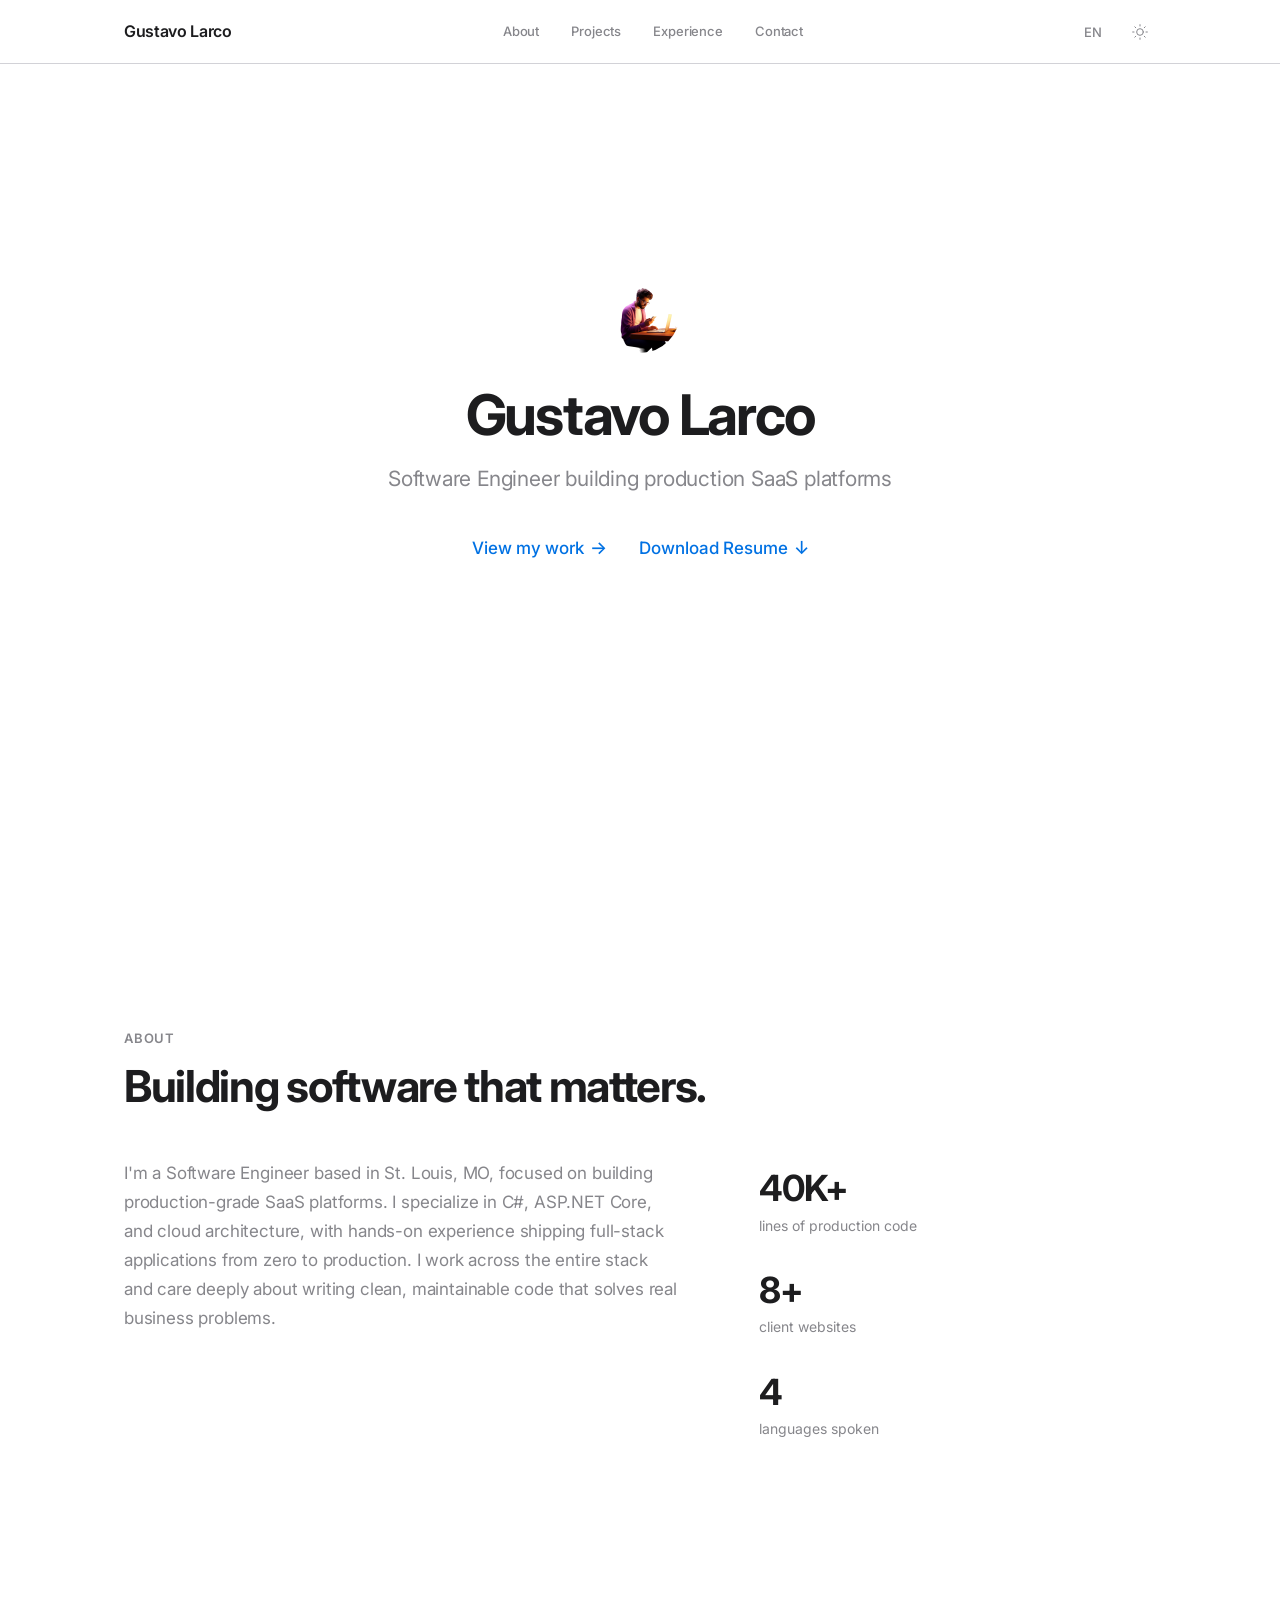
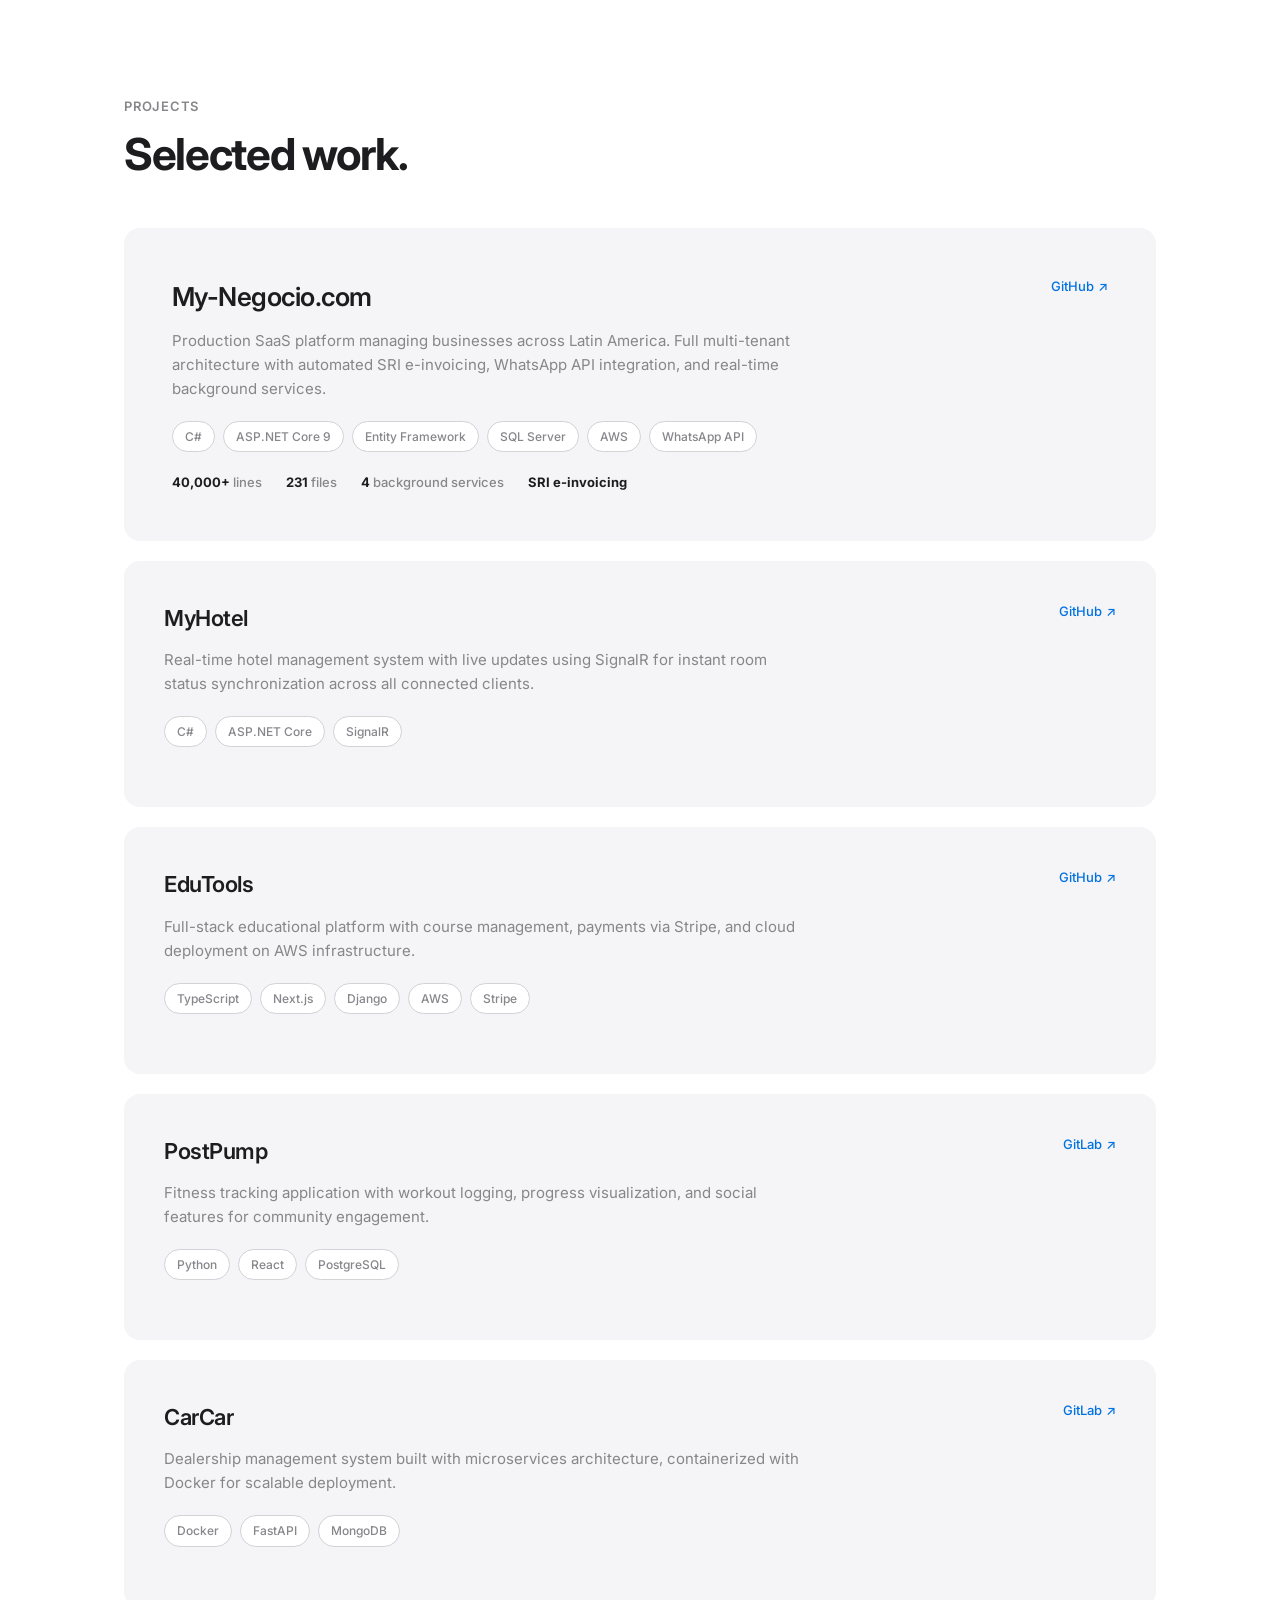
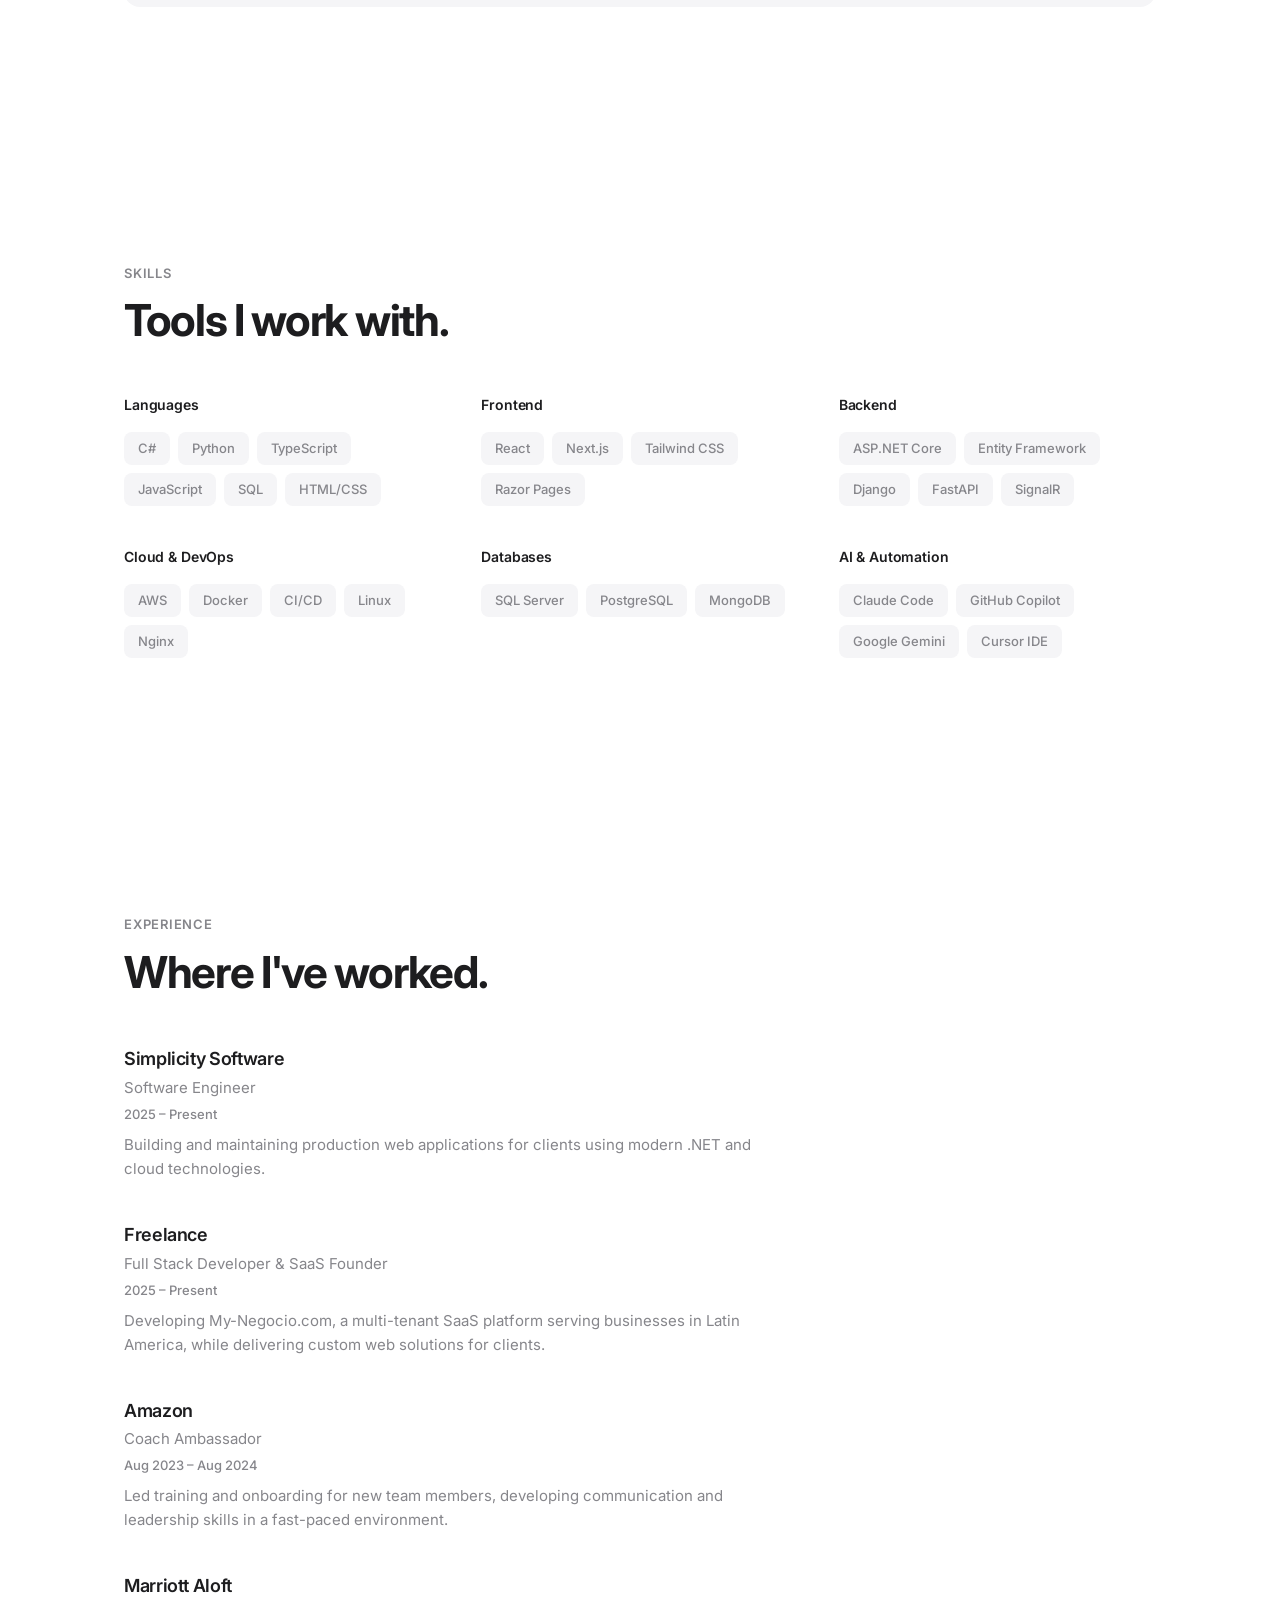
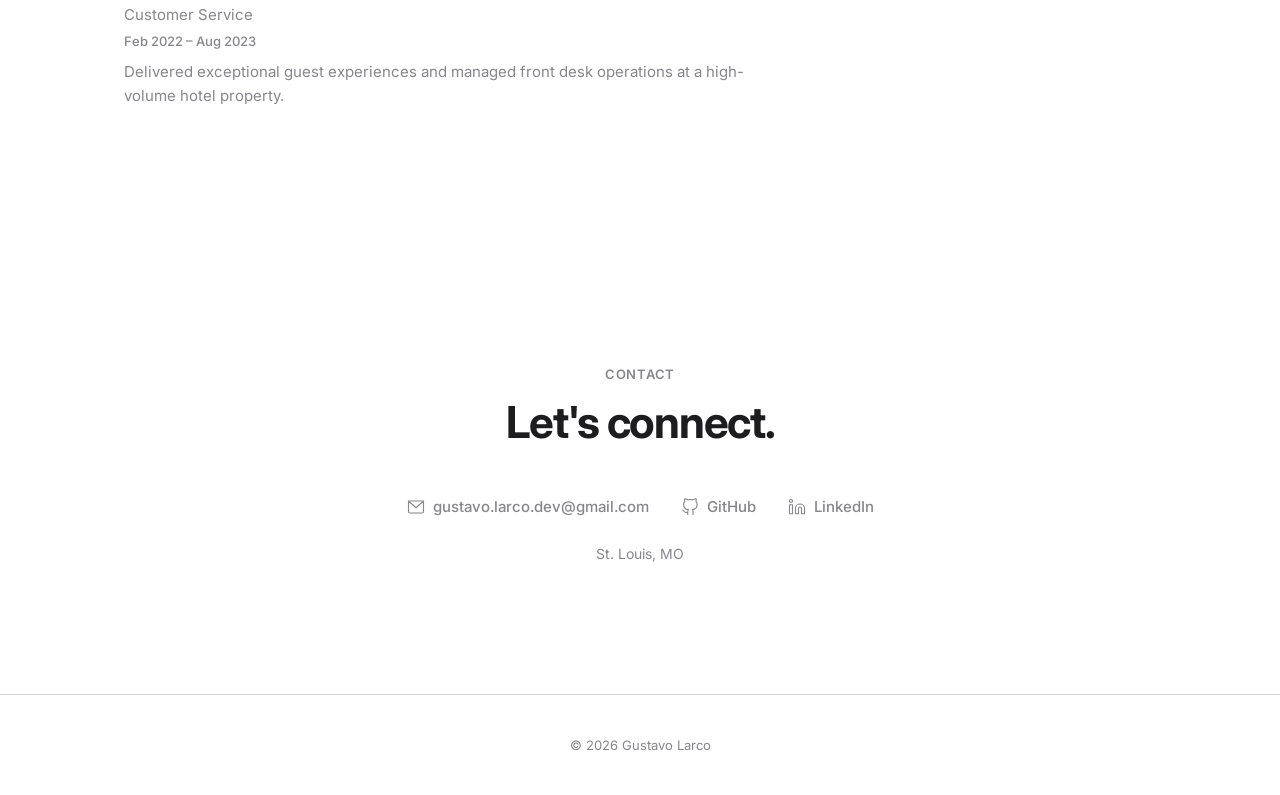
==== commit cde4a339: "Redesign: ultra-minimalist Apple-style portfolio for professional recruiter appeal" ====
--- a/index.html
+++ b/index.html
@@ -1,546 +1,1271 @@
 <!DOCTYPE html>
-<html lang="en" data-theme="dark">
+<html lang="en" data-theme="light">
 <head>
 <meta charset="UTF-8">
 <meta name="viewport" content="width=device-width, initial-scale=1.0">
-<meta name="description" content="Gustavo Larco - Software Engineer & Full Stack Developer Portfolio">
+<meta name="description" content="Gustavo Larco - Software Engineer building production SaaS platforms">
 <meta name="author" content="Gustavo Larco">
 <title>Gustavo Larco | Software Engineer</title>
+<link rel="icon" href="/favicon.ico">
 <link rel="preconnect" href="https://fonts.googleapis.com">
 <link rel="preconnect" href="https://fonts.gstatic.com" crossorigin>
-<link href="https://fonts.googleapis.com/css2?family=Inter:wght@300;400;500;600;700;800;900&display=swap" rel="stylesheet">
+<link href="https://fonts.googleapis.com/css2?family=Inter:wght@400;500;600;700&display=swap" rel="stylesheet">
 <style>
+/* ============================================
+   CSS RESET & BASE
+   ============================================ */
+*, *::before, *::after {
+  margin: 0;
+  padding: 0;
+  box-sizing: border-box;
+}
+
 :root {
-  --font: 'Inter', -apple-system, BlinkMacSystemFont, 'Segoe UI', sans-serif;
-  --transition-theme: background-color 0.5s ease, color 0.5s ease, border-color 0.5s ease, box-shadow 0.5s ease;
-  --ease-out-expo: cubic-bezier(0.16, 1, 0.3, 1);
-  --gradient-accent: linear-gradient(135deg, #6366f1, #8b5cf6, #a78bfa);
-  --gradient-text: linear-gradient(135deg, #6366f1 0%, #8b5cf6 50%, #ec4899 100%);
-  --nav-height: 72px;
+  --font: 'Inter', -apple-system, BlinkMacSystemFont, 'Segoe UI', Roboto, sans-serif;
+  --nav-height: 64px;
+  --container: 1080px;
   --section-padding: clamp(80px, 10vw, 140px);
-  --container-max: 1200px;
-  --radius-sm: 12px;
-  --radius-md: 20px;
-  --radius-lg: 28px;
-}
+}
+
+[data-theme="light"] {
+  --bg: #ffffff;
+  --bg-surface: #f5f5f7;
+  --text-primary: #1d1d1f;
+  --text-secondary: #86868b;
+  --accent: #0071e3;
+  --border: #d2d2d7;
+  --shadow-hover: 0 4px 20px rgba(0, 0, 0, 0.06);
+  --nav-bg: rgba(255, 255, 255, 0.92);
+}
+
 [data-theme="dark"] {
-  --bg-primary: #0a0a0a;
-  --bg-secondary: #111111;
-  --bg-card: rgba(255,255,255,0.04);
-  --bg-card-hover: rgba(255,255,255,0.08);
-  --bg-nav: rgba(10,10,10,0.72);
+  --bg: #000000;
+  --bg-surface: #1d1d1f;
   --text-primary: #f5f5f7;
-  --text-secondary: #a1a1aa;
-  --text-tertiary: #71717a;
-  --border-color: rgba(255,255,255,0.08);
-  --border-hover: rgba(255,255,255,0.16);
-  --shadow-card-hover: 0 8px 48px rgba(99,102,241,0.15);
-  --glass-bg: rgba(255,255,255,0.05);
-  --glass-border: rgba(255,255,255,0.1);
-  --timeline-line: rgba(255,255,255,0.1);
-  --input-bg: rgba(255,255,255,0.06);
-  --code-bg: rgba(139,92,246,0.12);
-}
-[data-theme="light"] {
-  --bg-primary: #fbfbfd;
-  --bg-secondary: #f5f5f7;
-  --bg-card: rgba(255,255,255,0.8);
-  --bg-card-hover: rgba(255,255,255,1);
-  --bg-nav: rgba(251,251,253,0.72);
-  --text-primary: #1d1d1f;
-  --text-secondary: #52525b;
-  --text-tertiary: #a1a1aa;
-  --border-color: rgba(0,0,0,0.06);
-  --border-hover: rgba(0,0,0,0.12);
-  --shadow-card-hover: 0 8px 40px rgba(99,102,241,0.12);
-  --glass-bg: rgba(255,255,255,0.6);
-  --glass-border: rgba(0,0,0,0.06);
-  --timeline-line: rgba(0,0,0,0.1);
-  --input-bg: rgba(0,0,0,0.04);
-  --code-bg: rgba(139,92,246,0.08);
-}
-*,*::before,*::after{margin:0;padding:0;box-sizing:border-box}
-html{scroll-behavior:smooth;-webkit-text-size-adjust:100%;scroll-padding-top:var(--nav-height)}
-body{font-family:var(--font);background-color:var(--bg-primary);color:var(--text-primary);line-height:1.7;transition:var(--transition-theme);overflow-x:hidden;-webkit-font-smoothing:antialiased;-moz-osx-font-smoothing:grayscale}
-a{color:inherit;text-decoration:none}
-img{max-width:100%;display:block}
-button{font-family:var(--font);cursor:pointer;border:none;background:none;color:inherit}
-ul{list-style:none}
-::selection{background:rgba(139,92,246,0.3);color:var(--text-primary)}
-:focus-visible{outline:2px solid #8b5cf6;outline-offset:4px;border-radius:4px}
-.container{max-width:var(--container-max);margin:0 auto;padding:0 clamp(20px,5vw,40px)}
-.section{padding:var(--section-padding) 0;position:relative}
-.section-label{display:inline-flex;align-items:center;gap:8px;font-size:0.8rem;font-weight:600;letter-spacing:0.1em;text-transform:uppercase;color:#8b5cf6;margin-bottom:16px}
-.section-label::before{content:'';width:24px;height:2px;background:var(--gradient-accent);border-radius:1px}
-.section-title{font-size:clamp(2rem,5vw,3.2rem);font-weight:800;letter-spacing:-0.03em;line-height:1.15;margin-bottom:20px}
-.section-subtitle{font-size:clamp(1rem,2vw,1.15rem);color:var(--text-secondary);max-width:560px;line-height:1.7}
-.gradient-text{background:var(--gradient-text);-webkit-background-clip:text;-webkit-text-fill-color:transparent;background-clip:text}
-.reveal{opacity:0;transform:translateY(40px);transition:opacity 0.8s var(--ease-out-expo),transform 0.8s var(--ease-out-expo)}
-.reveal.visible{opacity:1;transform:translateY(0)}
-.reveal-left{opacity:0;transform:translateX(-40px);transition:opacity 0.8s var(--ease-out-expo),transform 0.8s var(--ease-out-expo)}
-.reveal-left.visible{opacity:1;transform:translateX(0)}
-.reveal-right{opacity:0;transform:translateX(40px);transition:opacity 0.8s var(--ease-out-expo),transform 0.8s var(--ease-out-expo)}
-.reveal-right.visible{opacity:1;transform:translateX(0)}
-.reveal-scale{opacity:0;transform:scale(0.92);transition:opacity 0.8s var(--ease-out-expo),transform 0.8s var(--ease-out-expo)}
-.reveal-scale.visible{opacity:1;transform:scale(1)}
-.stagger-1{transition-delay:0.05s}.stagger-2{transition-delay:0.1s}.stagger-3{transition-delay:0.15s}.stagger-4{transition-delay:0.2s}.stagger-5{transition-delay:0.25s}.stagger-6{transition-delay:0.3s}
-.page-loader{position:fixed;inset:0;z-index:10000;background:var(--bg-primary);display:flex;align-items:center;justify-content:center;transition:opacity 0.6s ease,visibility 0.6s ease}
-.page-loader.hidden{opacity:0;visibility:hidden;pointer-events:none}
-.loader-logo{font-size:2.4rem;font-weight:900;background:var(--gradient-text);-webkit-background-clip:text;-webkit-text-fill-color:transparent;background-clip:text;animation:loaderPulse 1.2s ease-in-out infinite}
-@keyframes loaderPulse{0%,100%{opacity:0.4;transform:scale(0.96)}50%{opacity:1;transform:scale(1)}}
-.navbar{position:fixed;top:0;left:0;right:0;height:var(--nav-height);z-index:1000;background:var(--bg-nav);backdrop-filter:saturate(180%) blur(20px);-webkit-backdrop-filter:saturate(180%) blur(20px);border-bottom:1px solid var(--border-color);transition:transform 0.4s var(--ease-out-expo),var(--transition-theme);will-change:transform}
-.navbar.hidden{transform:translateY(-100%)}
-.navbar-inner{max-width:var(--container-max);margin:0 auto;padding:0 clamp(20px,5vw,40px);height:100%;display:flex;align-items:center;justify-content:space-between}
-.nav-logo{font-size:1.5rem;font-weight:900;background:var(--gradient-text);-webkit-background-clip:text;-webkit-text-fill-color:transparent;background-clip:text;letter-spacing:-0.02em}
-.nav-links{display:flex;align-items:center;gap:36px}
-.nav-links a{font-size:0.88rem;font-weight:500;color:var(--text-secondary);transition:color 0.3s ease;position:relative}
-.nav-links a::after{content:'';position:absolute;bottom:-4px;left:0;width:0;height:2px;background:var(--gradient-accent);border-radius:1px;transition:width 0.3s var(--ease-out-expo)}
-.nav-links a:hover,.nav-links a.active{color:var(--text-primary)}
-.nav-links a:hover::after,.nav-links a.active::after{width:100%}
-.nav-actions{display:flex;align-items:center;gap:8px}
-.nav-toggle{width:40px;height:40px;border-radius:12px;display:flex;align-items:center;justify-content:center;background:var(--glass-bg);border:1px solid var(--glass-border);transition:all 0.3s ease;color:var(--text-secondary)}
-.nav-toggle:hover{background:var(--bg-card-hover);color:var(--text-primary)}
-.nav-toggle svg{width:18px;height:18px}
-.lang-toggle{font-size:0.78rem;font-weight:700;letter-spacing:0.04em;min-width:40px}
-.hamburger{display:none;flex-direction:column;justify-content:center;align-items:center;width:40px;height:40px;gap:5px;border-radius:12px;background:var(--glass-bg);border:1px solid var(--glass-border);transition:all 0.3s ease}
-.hamburger span{display:block;width:18px;height:2px;background:var(--text-primary);border-radius:1px;transition:all 0.3s ease}
-.hamburger.active span:nth-child(1){transform:rotate(45deg) translate(2.5px,2.5px)}
-.hamburger.active span:nth-child(2){opacity:0}
-.hamburger.active span:nth-child(3){transform:rotate(-45deg) translate(2.5px,-2.5px)}
-.mobile-menu{display:none;position:fixed;top:var(--nav-height);left:0;right:0;bottom:0;background:var(--bg-nav);backdrop-filter:saturate(180%) blur(20px);-webkit-backdrop-filter:saturate(180%) blur(20px);z-index:999;padding:40px clamp(20px,5vw,40px);flex-direction:column;gap:8px;opacity:0;transform:translateY(-10px);transition:opacity 0.3s ease,transform 0.3s ease}
-.mobile-menu.open{display:flex;opacity:1;transform:translateY(0)}
-.mobile-menu a{font-size:1.5rem;font-weight:600;color:var(--text-secondary);padding:12px 0;transition:color 0.3s ease}
-.mobile-menu a:hover{color:var(--text-primary)}
-.mobile-menu-actions{display:flex;gap:12px;margin-top:24px;padding-top:24px;border-top:1px solid var(--border-color)}
-@media(max-width:868px){.nav-links{display:none}.hamburger{display:flex}}
-.hero{min-height:100vh;display:flex;align-items:center;justify-content:center;position:relative;overflow:hidden;padding-top:var(--nav-height)}
-.hero-canvas{position:absolute;inset:0;z-index:0}
-.hero-gradient{position:absolute;width:600px;height:600px;border-radius:50%;filter:blur(120px);opacity:0.15;pointer-events:none;z-index:0}
-.hero-gradient-1{top:-200px;right:-100px;background:#6366f1}
-.hero-gradient-2{bottom:-200px;left:-100px;background:#8b5cf6}
-.hero-content{position:relative;z-index:1;text-align:center;max-width:800px;padding:0 20px}
-.hero-greeting{font-size:clamp(0.9rem,1.5vw,1rem);font-weight:500;color:#8b5cf6;margin-bottom:16px;opacity:0;transform:translateY(20px);animation:heroFadeUp 0.8s var(--ease-out-expo) 0.6s forwards}
-.hero-name{font-size:clamp(3rem,8vw,6rem);font-weight:900;letter-spacing:-0.04em;line-height:1.05;margin-bottom:16px;opacity:0;transform:translateY(30px);animation:heroFadeUp 0.8s var(--ease-out-expo) 0.8s forwards}
-.hero-name .gradient-text{background-size:200% 200%;animation:gradientShift 6s ease infinite}
-@keyframes gradientShift{0%{background-position:0% 50%}50%{background-position:100% 50%}100%{background-position:0% 50%}}
-.hero-title{font-size:clamp(1.1rem,2.5vw,1.5rem);font-weight:400;color:var(--text-secondary);margin-bottom:40px;opacity:0;transform:translateY(20px);animation:heroFadeUp 0.8s var(--ease-out-expo) 1s forwards}
-.hero-cta{display:flex;gap:16px;justify-content:center;flex-wrap:wrap;opacity:0;transform:translateY(20px);animation:heroFadeUp 0.8s var(--ease-out-expo) 1.2s forwards}
-@keyframes heroFadeUp{to{opacity:1;transform:translateY(0)}}
-.btn{display:inline-flex;align-items:center;gap:8px;padding:14px 32px;font-size:0.92rem;font-weight:600;border-radius:14px;transition:all 0.3s var(--ease-out-expo);position:relative;overflow:hidden}
-.btn-primary{background:var(--gradient-accent);color:#fff;box-shadow:0 4px 20px rgba(99,102,241,0.3)}
-.btn-primary:hover{transform:translateY(-2px);box-shadow:0 8px 32px rgba(99,102,241,0.4)}
-.btn-secondary{background:var(--glass-bg);border:1px solid var(--glass-border);color:var(--text-primary);backdrop-filter:blur(12px)}
-.btn-secondary:hover{background:var(--bg-card-hover);border-color:var(--border-hover);transform:translateY(-2px)}
-.btn svg{width:16px;height:16px}
-.hero-scroll{position:absolute;bottom:40px;left:50%;transform:translateX(-50%);z-index:1;opacity:0;animation:heroFadeUp 0.8s var(--ease-out-expo) 1.6s forwards}
-.scroll-indicator{width:28px;height:44px;border-radius:14px;border:2px solid var(--border-color);display:flex;justify-content:center;padding-top:8px}
-.scroll-dot{width:4px;height:8px;border-radius:2px;background:#8b5cf6;animation:scrollDot 2s ease-in-out infinite}
-@keyframes scrollDot{0%,100%{transform:translateY(0);opacity:1}50%{transform:translateY(12px);opacity:0.3}}
-.about-grid{display:grid;grid-template-columns:1fr 1.4fr;gap:60px;align-items:center}
-.about-image{width:100%;max-width:380px;aspect-ratio:1;border-radius:var(--radius-lg);overflow:hidden;position:relative;background:var(--bg-card);border:1px solid var(--border-color)}
-.about-image img{width:100%;height:100%;object-fit:cover}
-.about-image-decoration{position:absolute;inset:-6px;border-radius:calc(var(--radius-lg) + 6px);background:var(--gradient-accent);opacity:0.15;z-index:-1}
-.about-text p{color:var(--text-secondary);font-size:1.05rem;line-height:1.8;margin-bottom:16px}
-.about-stats{display:grid;grid-template-columns:repeat(4,1fr);gap:20px;margin-top:40px}
-.stat-card{text-align:center;padding:24px 12px;border-radius:var(--radius-md);background:var(--glass-bg);border:1px solid var(--glass-border);backdrop-filter:blur(12px);transition:all 0.3s var(--ease-out-expo)}
-.stat-card:hover{background:var(--bg-card-hover);border-color:var(--border-hover);transform:translateY(-4px)}
-.stat-number{font-size:clamp(1.5rem,3vw,2rem);font-weight:800;letter-spacing:-0.02em;background:var(--gradient-text);-webkit-background-clip:text;-webkit-text-fill-color:transparent;background-clip:text;line-height:1.2}
-.stat-label{font-size:0.78rem;color:var(--text-tertiary);margin-top:4px;font-weight:500}
-@media(max-width:768px){.about-grid{grid-template-columns:1fr;gap:40px}.about-image{max-width:260px;margin:0 auto}.about-stats{grid-template-columns:repeat(2,1fr)}}
-.skills-grid{display:grid;grid-template-columns:repeat(3,1fr);gap:20px}
-.skill-category{padding:32px;border-radius:var(--radius-md);background:var(--glass-bg);border:1px solid var(--glass-border);backdrop-filter:blur(12px);transition:all 0.4s var(--ease-out-expo);position:relative;overflow:hidden}
-.skill-category::before{content:'';position:absolute;top:0;left:0;right:0;height:2px;background:var(--gradient-accent);opacity:0;transition:opacity 0.3s ease}
-.skill-category:hover{background:var(--bg-card-hover);border-color:var(--border-hover);transform:translateY(-4px);box-shadow:var(--shadow-card-hover)}
-.skill-category:hover::before{opacity:1}
-.skill-icon{width:44px;height:44px;border-radius:12px;background:var(--code-bg);display:flex;align-items:center;justify-content:center;margin-bottom:20px;color:#8b5cf6}
-.skill-icon svg{width:22px;height:22px}
-.skill-category h3{font-size:1.05rem;font-weight:700;margin-bottom:16px;letter-spacing:-0.01em}
-.skill-tags{display:flex;flex-wrap:wrap;gap:8px}
-.skill-tag{font-size:0.82rem;font-weight:500;padding:6px 14px;border-radius:8px;background:var(--input-bg);color:var(--text-secondary);border:1px solid transparent;transition:all 0.3s ease}
-.skill-category:hover .skill-tag{border-color:var(--border-color)}
-@media(max-width:868px){.skills-grid{grid-template-columns:repeat(2,1fr)}}
-@media(max-width:560px){.skills-grid{grid-template-columns:1fr}}
-.projects-grid{display:grid;grid-template-columns:1fr;gap:24px}
-.project-card{position:relative;border-radius:var(--radius-md);background:var(--glass-bg);border:1px solid var(--glass-border);backdrop-filter:blur(12px);overflow:hidden;transition:all 0.4s var(--ease-out-expo)}
-.project-card:hover{border-color:var(--border-hover);transform:translateY(-4px);box-shadow:var(--shadow-card-hover)}
-.project-card-inner{padding:36px;display:grid;grid-template-columns:1fr auto;gap:24px;align-items:start}
-.project-card.flagship{background:linear-gradient(135deg,rgba(99,102,241,0.06),rgba(139,92,246,0.06));border-color:rgba(139,92,246,0.15)}
-.project-card.flagship::before{content:'';position:absolute;top:0;left:0;right:0;height:3px;background:var(--gradient-accent)}
-.project-badge{display:inline-flex;align-items:center;gap:6px;font-size:0.72rem;font-weight:700;letter-spacing:0.08em;text-transform:uppercase;color:#8b5cf6;margin-bottom:8px;padding:4px 10px;border-radius:6px;background:var(--code-bg)}
-.project-name{font-size:1.4rem;font-weight:800;letter-spacing:-0.02em;margin-bottom:8px}
-.project-card.flagship .project-name{font-size:1.7rem}
-.project-desc{color:var(--text-secondary);font-size:0.95rem;line-height:1.7;margin-bottom:16px}
-.project-tech{display:flex;flex-wrap:wrap;gap:6px;margin-bottom:16px}
-.project-tech span{font-size:0.75rem;font-weight:600;padding:4px 10px;border-radius:6px;background:var(--input-bg);color:var(--text-tertiary)}
-.project-stats{display:flex;flex-wrap:wrap;gap:16px;margin-bottom:20px}
-.project-stat{font-size:0.82rem;color:var(--text-tertiary);display:flex;align-items:center;gap:4px}
-.project-stat strong{color:var(--text-secondary)}
-.project-links{display:flex;gap:12px;flex-wrap:wrap}
-.project-link{display:inline-flex;align-items:center;gap:6px;font-size:0.85rem;font-weight:600;color:#8b5cf6;padding:8px 16px;border-radius:10px;border:1px solid rgba(139,92,246,0.2);transition:all 0.3s ease}
-.project-link:hover{background:rgba(139,92,246,0.1);border-color:rgba(139,92,246,0.4)}
-.project-link svg{width:16px;height:16px}
-.project-card-decoration{display:flex;align-items:center;justify-content:center;min-width:80px;min-height:80px;border-radius:16px;background:var(--code-bg);color:#8b5cf6}
-.project-card-decoration svg{width:36px;height:36px}
-@media(max-width:640px){.project-card-inner{grid-template-columns:1fr;padding:28px}.project-card-decoration{display:none}}
-.timeline{position:relative;padding-left:40px}
-.timeline::before{content:'';position:absolute;left:8px;top:8px;bottom:8px;width:2px;background:var(--timeline-line);border-radius:1px}
-.timeline-item{position:relative;padding-bottom:48px}
-.timeline-item:last-child{padding-bottom:0}
-.timeline-dot{position:absolute;left:-36px;top:6px;width:18px;height:18px;border-radius:50%;border:3px solid #8b5cf6;background:var(--bg-primary);transition:var(--transition-theme)}
-.timeline-item:first-child .timeline-dot{background:#8b5cf6;box-shadow:0 0 12px rgba(139,92,246,0.5)}
-.timeline-date{font-size:0.82rem;font-weight:600;color:#8b5cf6;margin-bottom:4px}
-.timeline-role{font-size:1.25rem;font-weight:800;letter-spacing:-0.02em;margin-bottom:2px}
-.timeline-company{font-size:1rem;font-weight:500;color:var(--text-secondary);margin-bottom:8px}
-.timeline-desc{font-size:0.92rem;color:var(--text-tertiary);line-height:1.7}
-.contact-grid{display:grid;grid-template-columns:repeat(2,1fr);gap:20px;max-width:700px}
-.contact-card{display:flex;align-items:center;gap:16px;padding:24px;border-radius:var(--radius-md);background:var(--glass-bg);border:1px solid var(--glass-border);backdrop-filter:blur(12px);transition:all 0.3s var(--ease-out-expo)}
-.contact-card:hover{background:var(--bg-card-hover);border-color:var(--border-hover);transform:translateY(-2px)}
-.contact-icon{width:48px;height:48px;border-radius:14px;background:var(--code-bg);display:flex;align-items:center;justify-content:center;color:#8b5cf6;flex-shrink:0}
-.contact-icon svg{width:22px;height:22px}
-.contact-info-label{font-size:0.78rem;font-weight:600;color:var(--text-tertiary);text-transform:uppercase;letter-spacing:0.06em}
-.contact-info-value{font-size:0.95rem;font-weight:600;color:var(--text-primary);word-break:break-all}
-@media(max-width:560px){.contact-grid{grid-template-columns:1fr}}
-.footer{padding:40px 0;border-top:1px solid var(--border-color);text-align:center}
-.footer p{font-size:0.85rem;color:var(--text-tertiary)}
-.footer-heart{color:#8b5cf6}
-@media(max-width:480px){.btn{padding:12px 24px;font-size:0.85rem}.section{padding:clamp(60px,8vw,100px) 0}}
+  --text-secondary: #86868b;
+  --accent: #2997ff;
+  --border: #424245;
+  --shadow-hover: 0 4px 20px rgba(0, 0, 0, 0.3);
+  --nav-bg: rgba(0, 0, 0, 0.92);
+}
+
+html {
+  scroll-behavior: smooth;
+  -webkit-text-size-adjust: 100%;
+}
+
+body {
+  font-family: var(--font);
+  background-color: var(--bg);
+  color: var(--text-primary);
+  line-height: 1.6;
+  transition: background-color 0.3s ease, color 0.3s ease;
+  -webkit-font-smoothing: antialiased;
+  -moz-osx-font-smoothing: grayscale;
+}
+
+a {
+  color: var(--accent);
+  text-decoration: none;
+  transition: opacity 0.2s ease;
+}
+
+a:hover {
+  opacity: 0.8;
+}
+
+img {
+  display: block;
+  max-width: 100%;
+}
+
+ul, ol {
+  list-style: none;
+}
+
+.container {
+  max-width: var(--container);
+  margin: 0 auto;
+  padding: 0 24px;
+}
+
+section {
+  padding: var(--section-padding) 0;
+}
+
+/* ============================================
+   SCROLL ANIMATIONS
+   ============================================ */
+.fade-in {
+  opacity: 0;
+  transform: translateY(20px);
+  transition: opacity 0.6s ease, transform 0.6s ease;
+}
+
+.fade-in.visible {
+  opacity: 1;
+  transform: translateY(0);
+}
+
+/* ============================================
+   NAVBAR
+   ============================================ */
+nav {
+  position: fixed;
+  top: 0;
+  left: 0;
+  right: 0;
+  height: var(--nav-height);
+  background: var(--nav-bg);
+  backdrop-filter: saturate(180%) blur(20px);
+  -webkit-backdrop-filter: saturate(180%) blur(20px);
+  z-index: 1000;
+  border-bottom: 1px solid var(--border);
+  transition: background-color 0.3s ease, border-color 0.3s ease;
+}
+
+.nav-inner {
+  max-width: var(--container);
+  margin: 0 auto;
+  padding: 0 24px;
+  height: 100%;
+  display: flex;
+  align-items: center;
+  justify-content: space-between;
+}
+
+.nav-logo {
+  font-size: 16px;
+  font-weight: 600;
+  color: var(--text-primary);
+  text-decoration: none;
+  letter-spacing: -0.02em;
+}
+
+.nav-logo:hover {
+  opacity: 1;
+  color: var(--text-primary);
+}
+
+.nav-links {
+  display: flex;
+  align-items: center;
+  gap: 32px;
+}
+
+.nav-links a {
+  font-size: 13px;
+  font-weight: 500;
+  color: var(--text-secondary);
+  text-decoration: none;
+  transition: color 0.2s ease;
+  letter-spacing: -0.01em;
+}
+
+.nav-links a:hover {
+  color: var(--text-primary);
+  opacity: 1;
+}
+
+.nav-controls {
+  display: flex;
+  align-items: center;
+  gap: 12px;
+}
+
+.nav-controls button {
+  background: none;
+  border: none;
+  cursor: pointer;
+  font-size: 13px;
+  font-weight: 500;
+  color: var(--text-secondary);
+  font-family: var(--font);
+  padding: 6px 10px;
+  border-radius: 6px;
+  transition: color 0.2s ease, background-color 0.2s ease;
+}
+
+.nav-controls button:hover {
+  color: var(--text-primary);
+  background: var(--bg-surface);
+}
+
+.theme-toggle {
+  display: flex;
+  align-items: center;
+  justify-content: center;
+  width: 32px;
+  height: 32px;
+  padding: 0 !important;
+}
+
+.theme-toggle svg {
+  width: 16px;
+  height: 16px;
+  fill: none;
+  stroke: var(--text-secondary);
+  stroke-width: 1.5;
+  stroke-linecap: round;
+  stroke-linejoin: round;
+  transition: stroke 0.2s ease;
+}
+
+.theme-toggle:hover svg {
+  stroke: var(--text-primary);
+}
+
+/* Hamburger */
+.hamburger {
+  display: none;
+  flex-direction: column;
+  gap: 5px;
+  background: none;
+  border: none;
+  cursor: pointer;
+  padding: 6px;
+}
+
+.hamburger span {
+  display: block;
+  width: 20px;
+  height: 1.5px;
+  background: var(--text-primary);
+  transition: transform 0.3s ease, opacity 0.3s ease;
+}
+
+.hamburger.active span:nth-child(1) {
+  transform: translateY(6.5px) rotate(45deg);
+}
+
+.hamburger.active span:nth-child(2) {
+  opacity: 0;
+}
+
+.hamburger.active span:nth-child(3) {
+  transform: translateY(-6.5px) rotate(-45deg);
+}
+
+/* Mobile menu */
+.mobile-menu {
+  display: none;
+  position: fixed;
+  top: var(--nav-height);
+  left: 0;
+  right: 0;
+  bottom: 0;
+  background: var(--bg);
+  z-index: 999;
+  padding: 40px 24px;
+  flex-direction: column;
+  gap: 24px;
+  transition: background-color 0.3s ease;
+}
+
+.mobile-menu.open {
+  display: flex;
+}
+
+.mobile-menu a {
+  font-size: 24px;
+  font-weight: 600;
+  color: var(--text-primary);
+  text-decoration: none;
+  letter-spacing: -0.02em;
+}
+
+.mobile-menu-controls {
+  display: flex;
+  gap: 16px;
+  margin-top: 16px;
+}
+
+/* ============================================
+   HERO
+   ============================================ */
+.hero {
+  min-height: 100vh;
+  display: flex;
+  align-items: center;
+  justify-content: center;
+  text-align: center;
+  padding-top: var(--nav-height);
+}
+
+.hero-content {
+  max-width: 680px;
+}
+
+.hero-avatar {
+  width: 80px;
+  height: 80px;
+  border-radius: 50%;
+  object-fit: cover;
+  margin: 0 auto 32px;
+}
+
+.hero h1 {
+  font-size: clamp(40px, 6vw, 56px);
+  font-weight: 700;
+  letter-spacing: -0.04em;
+  line-height: 1.1;
+  color: var(--text-primary);
+  margin-bottom: 16px;
+}
+
+.hero-subtitle {
+  font-size: clamp(18px, 2.5vw, 21px);
+  color: var(--text-secondary);
+  font-weight: 400;
+  line-height: 1.5;
+  margin-bottom: 40px;
+  letter-spacing: -0.01em;
+}
+
+.hero-links {
+  display: flex;
+  align-items: center;
+  justify-content: center;
+  gap: 32px;
+}
+
+.hero-links a {
+  font-size: 17px;
+  font-weight: 500;
+  color: var(--accent);
+  display: inline-flex;
+  align-items: center;
+  gap: 6px;
+  transition: gap 0.2s ease, opacity 0.2s ease;
+}
+
+.hero-links a:hover {
+  gap: 10px;
+  opacity: 1;
+}
+
+.hero-links a .arrow {
+  font-size: 18px;
+  transition: transform 0.2s ease;
+}
+
+/* ============================================
+   SECTION HEADINGS
+   ============================================ */
+.section-label {
+  font-size: 13px;
+  font-weight: 600;
+  text-transform: uppercase;
+  letter-spacing: 0.06em;
+  color: var(--text-secondary);
+  margin-bottom: 12px;
+}
+
+.section-title {
+  font-size: clamp(32px, 4vw, 44px);
+  font-weight: 700;
+  letter-spacing: -0.03em;
+  line-height: 1.15;
+  color: var(--text-primary);
+  margin-bottom: 48px;
+}
+
+/* ============================================
+   ABOUT
+   ============================================ */
+.about-grid {
+  display: grid;
+  grid-template-columns: 1.4fr 1fr;
+  gap: 80px;
+  align-items: start;
+}
+
+.about-text p {
+  font-size: 17px;
+  line-height: 1.7;
+  color: var(--text-secondary);
+  letter-spacing: -0.01em;
+}
+
+.about-stats {
+  display: flex;
+  flex-direction: column;
+  gap: 32px;
+  padding-top: 8px;
+}
+
+.stat-item .stat-number {
+  font-size: 36px;
+  font-weight: 700;
+  color: var(--text-primary);
+  letter-spacing: -0.03em;
+  line-height: 1.2;
+}
+
+.stat-item .stat-label {
+  font-size: 14px;
+  color: var(--text-secondary);
+  margin-top: 4px;
+}
+
+/* ============================================
+   PROJECTS
+   ============================================ */
+.projects-grid {
+  display: grid;
+  gap: 20px;
+}
+
+.project-card {
+  background: var(--bg-surface);
+  border-radius: 16px;
+  padding: 40px;
+  transition: transform 0.3s ease, box-shadow 0.3s ease, background-color 0.3s ease;
+}
+
+.project-card:hover {
+  transform: translateY(-2px);
+  box-shadow: var(--shadow-hover);
+}
+
+.project-card.featured {
+  padding: 48px;
+}
+
+.project-header {
+  display: flex;
+  align-items: flex-start;
+  justify-content: space-between;
+  margin-bottom: 12px;
+  gap: 16px;
+}
+
+.project-title {
+  font-size: 22px;
+  font-weight: 600;
+  color: var(--text-primary);
+  letter-spacing: -0.02em;
+}
+
+.project-card.featured .project-title {
+  font-size: 26px;
+}
+
+.project-links {
+  display: flex;
+  gap: 12px;
+  flex-shrink: 0;
+}
+
+.project-links a {
+  font-size: 13px;
+  font-weight: 500;
+  color: var(--accent);
+  display: inline-flex;
+  align-items: center;
+  gap: 4px;
+}
+
+.project-desc {
+  font-size: 15px;
+  color: var(--text-secondary);
+  line-height: 1.6;
+  margin-bottom: 20px;
+  max-width: 640px;
+}
+
+.project-tech {
+  display: flex;
+  flex-wrap: wrap;
+  gap: 8px;
+  margin-bottom: 20px;
+}
+
+.project-tech span {
+  font-size: 12px;
+  font-weight: 500;
+  color: var(--text-secondary);
+  background: var(--bg);
+  padding: 5px 12px;
+  border-radius: 100px;
+  border: 1px solid var(--border);
+  transition: background-color 0.3s ease, border-color 0.3s ease;
+}
+
+.project-stats {
+  display: flex;
+  flex-wrap: wrap;
+  gap: 24px;
+}
+
+.project-stats span {
+  font-size: 13px;
+  color: var(--text-secondary);
+  font-weight: 500;
+}
+
+.project-stats span strong {
+  color: var(--text-primary);
+}
+
+/* ============================================
+   SKILLS
+   ============================================ */
+.skills-grid {
+  display: grid;
+  grid-template-columns: repeat(auto-fill, minmax(280px, 1fr));
+  gap: 40px;
+}
+
+.skill-category h3 {
+  font-size: 14px;
+  font-weight: 600;
+  color: var(--text-primary);
+  margin-bottom: 16px;
+  letter-spacing: -0.01em;
+}
+
+.skill-tags {
+  display: flex;
+  flex-wrap: wrap;
+  gap: 8px;
+}
+
+.skill-tags span {
+  font-size: 13px;
+  font-weight: 500;
+  color: var(--text-secondary);
+  background: var(--bg-surface);
+  padding: 6px 14px;
+  border-radius: 8px;
+  transition: background-color 0.3s ease, color 0.2s ease;
+}
+
+.skill-tags span:hover {
+  color: var(--text-primary);
+}
+
+/* ============================================
+   EXPERIENCE
+   ============================================ */
+.experience-list {
+  display: flex;
+  flex-direction: column;
+  gap: 40px;
+}
+
+.experience-item {
+  max-width: 640px;
+}
+
+.experience-company {
+  font-size: 18px;
+  font-weight: 600;
+  color: var(--text-primary);
+  letter-spacing: -0.02em;
+}
+
+.experience-role {
+  font-size: 15px;
+  color: var(--text-secondary);
+  margin-top: 2px;
+}
+
+.experience-date {
+  font-size: 13px;
+  color: var(--text-secondary);
+  margin-top: 4px;
+  font-weight: 500;
+}
+
+.experience-desc {
+  font-size: 15px;
+  color: var(--text-secondary);
+  margin-top: 8px;
+  line-height: 1.6;
+}
+
+/* ============================================
+   CONTACT
+   ============================================ */
+.contact {
+  text-align: center;
+}
+
+.contact-links {
+  display: flex;
+  align-items: center;
+  justify-content: center;
+  gap: 32px;
+  margin-top: 32px;
+  flex-wrap: wrap;
+}
+
+.contact-links a {
+  font-size: 15px;
+  font-weight: 500;
+  color: var(--text-secondary);
+  display: inline-flex;
+  align-items: center;
+  gap: 8px;
+  transition: color 0.2s ease;
+}
+
+.contact-links a:hover {
+  color: var(--accent);
+  opacity: 1;
+}
+
+.contact-links a svg {
+  width: 18px;
+  height: 18px;
+  fill: none;
+  stroke: currentColor;
+  stroke-width: 1.5;
+  stroke-linecap: round;
+  stroke-linejoin: round;
+  flex-shrink: 0;
+}
+
+.contact-location {
+  font-size: 14px;
+  color: var(--text-secondary);
+  margin-top: 24px;
+}
+
+/* ============================================
+   FOOTER
+   ============================================ */
+footer {
+  padding: 40px 0;
+  text-align: center;
+  border-top: 1px solid var(--border);
+  transition: border-color 0.3s ease;
+}
+
+footer p {
+  font-size: 13px;
+  color: var(--text-secondary);
+}
+
+/* ============================================
+   RESPONSIVE
+   ============================================ */
+@media (max-width: 768px) {
+  .nav-links {
+    display: none;
+  }
+
+  .hamburger {
+    display: flex;
+  }
+
+  .about-grid {
+    grid-template-columns: 1fr;
+    gap: 48px;
+  }
+
+  .about-stats {
+    flex-direction: row;
+    flex-wrap: wrap;
+    gap: 32px;
+  }
+
+  .project-card {
+    padding: 28px;
+  }
+
+  .project-card.featured {
+    padding: 32px;
+  }
+
+  .project-header {
+    flex-direction: column;
+    gap: 8px;
+  }
+
+  .hero-links {
+    flex-direction: column;
+    gap: 20px;
+  }
+
+  .skills-grid {
+    grid-template-columns: 1fr 1fr;
+    gap: 32px;
+  }
+
+  .contact-links {
+    flex-direction: column;
+    gap: 20px;
+  }
+}
+
+@media (max-width: 480px) {
+  .skills-grid {
+    grid-template-columns: 1fr;
+  }
+
+  .about-stats {
+    flex-direction: column;
+    gap: 24px;
+  }
+
+  .section-title {
+    margin-bottom: 36px;
+  }
+}
 </style>
 </head>
 <body>
 
-<div class="page-loader" id="pageLoader" aria-hidden="true">
-  <div class="loader-logo">GL</div>
-</div>
-
-<nav class="navbar" id="navbar" role="navigation" aria-label="Main navigation">
-  <div class="navbar-inner">
-    <a href="#hero" class="nav-logo" aria-label="Gustavo Larco - Home">GL</a>
-    <div class="nav-links" id="navLinks">
+<!-- NAVBAR -->
+<nav>
+  <div class="nav-inner">
+    <a href="#" class="nav-logo" data-i18n="nav_name">Gustavo Larco</a>
+    <div class="nav-links">
       <a href="#about" data-i18n="nav_about">About</a>
-      <a href="#skills" data-i18n="nav_skills">Skills</a>
       <a href="#projects" data-i18n="nav_projects">Projects</a>
       <a href="#experience" data-i18n="nav_experience">Experience</a>
       <a href="#contact" data-i18n="nav_contact">Contact</a>
     </div>
-    <div class="nav-actions">
-      <button class="nav-toggle lang-toggle" id="langToggle" aria-label="Toggle language">EN</button>
-      <button class="nav-toggle" id="themeToggle" aria-label="Toggle dark mode">
-        <svg id="themeIcon" viewBox="0 0 24 24" fill="none" stroke="currentColor" stroke-width="2" stroke-linecap="round" stroke-linejoin="round"><path d="M21 12.79A9 9 0 1 1 11.21 3 7 7 0 0 0 21 12.79z"/></svg>
+    <div class="nav-controls">
+      <button class="lang-toggle" id="langToggle" aria-label="Toggle language">EN</button>
+      <button class="theme-toggle" id="themeToggle" aria-label="Toggle theme">
+        <svg class="sun-icon" viewBox="0 0 24 24"><circle cx="12" cy="12" r="5"/><line x1="12" y1="1" x2="12" y2="3"/><line x1="12" y1="21" x2="12" y2="23"/><line x1="4.22" y1="4.22" x2="5.64" y2="5.64"/><line x1="18.36" y1="18.36" x2="19.78" y2="19.78"/><line x1="1" y1="12" x2="3" y2="12"/><line x1="21" y1="12" x2="23" y2="12"/><line x1="4.22" y1="19.78" x2="5.64" y2="18.36"/><line x1="18.36" y1="5.64" x2="19.78" y2="4.22"/></svg>
+        <svg class="moon-icon" viewBox="0 0 24 24" style="display:none;"><path d="M21 12.79A9 9 0 1 1 11.21 3 7 7 0 0 0 21 12.79z"/></svg>
       </button>
-      <button class="hamburger" id="hamburger" aria-label="Toggle menu" aria-expanded="false">
-        <span></span><span></span><span></span>
+      <button class="hamburger" id="hamburger" aria-label="Toggle menu">
+        <span></span>
+        <span></span>
+        <span></span>
       </button>
     </div>
   </div>
 </nav>
 
-<div class="mobile-menu" id="mobileMenu" role="navigation" aria-label="Mobile navigation">
+<!-- MOBILE MENU -->
+<div class="mobile-menu" id="mobileMenu">
   <a href="#about" data-i18n="nav_about">About</a>
-  <a href="#skills" data-i18n="nav_skills">Skills</a>
   <a href="#projects" data-i18n="nav_projects">Projects</a>
   <a href="#experience" data-i18n="nav_experience">Experience</a>
   <a href="#contact" data-i18n="nav_contact">Contact</a>
-  <div class="mobile-menu-actions">
-    <button class="nav-toggle lang-toggle" id="langToggleMobile" aria-label="Toggle language">EN</button>
-    <button class="nav-toggle" id="themeToggleMobile" aria-label="Toggle dark mode">
-      <svg viewBox="0 0 24 24" fill="none" stroke="currentColor" stroke-width="2" stroke-linecap="round" stroke-linejoin="round"><path d="M21 12.79A9 9 0 1 1 11.21 3 7 7 0 0 0 21 12.79z"/></svg>
-    </button>
+  <div class="mobile-menu-controls">
+    <button class="lang-toggle" id="langToggleMobile" aria-label="Toggle language">EN</button>
   </div>
 </div>
 
-<section class="hero" id="hero">
-  <canvas class="hero-canvas" id="heroCanvas" aria-hidden="true"></canvas>
-  <div class="hero-gradient hero-gradient-1" aria-hidden="true"></div>
-  <div class="hero-gradient hero-gradient-2" aria-hidden="true"></div>
-  <div class="hero-content">
-    <p class="hero-greeting" data-i18n="hero_greeting">Hello, I'm</p>
-    <h1 class="hero-name"><span class="gradient-text">Gustavo Larco</span></h1>
-    <p class="hero-title" data-i18n="hero_title">Software Engineer &amp; Full Stack Developer</p>
-    <div class="hero-cta">
-      <a href="#projects" class="btn btn-primary">
-        <svg viewBox="0 0 24 24" fill="none" stroke="currentColor" stroke-width="2" stroke-linecap="round" stroke-linejoin="round"><rect x="2" y="3" width="20" height="14" rx="2" ry="2"/><line x1="8" y1="21" x2="16" y2="21"/><line x1="12" y1="17" x2="12" y2="21"/></svg>
-        <span data-i18n="hero_cta_projects">View Projects</span>
-      </a>
-      <a href="/Gustavo-Larco-Resume.pdf" download class="btn btn-secondary">
-        <svg viewBox="0 0 24 24" fill="none" stroke="currentColor" stroke-width="2" stroke-linecap="round" stroke-linejoin="round"><path d="M21 15v4a2 2 0 0 1-2 2H5a2 2 0 0 1-2-2v-4"/><polyline points="7 10 12 15 17 10"/><line x1="12" y1="15" x2="12" y2="3"/></svg>
-        <span data-i18n="hero_cta_resume">Download Resume</span>
-      </a>
-    </div>
-  </div>
-  <div class="hero-scroll" aria-hidden="true">
-    <div class="scroll-indicator"><div class="scroll-dot"></div></div>
-  </div>
-</section>
-
-<section class="section" id="about">
-  <div class="container">
-    <div class="about-grid">
-      <div class="reveal-left">
-        <div class="about-image">
-          <div class="about-image-decoration" aria-hidden="true"></div>
-          <img src="/avatar-1.png" alt="Gustavo Larco" loading="lazy">
-        </div>
-      </div>
-      <div class="about-text">
-        <div class="reveal">
-          <p class="section-label" data-i18n="about_label">About Me</p>
-          <h2 class="section-title" data-i18n="about_title">Building digital experiences that matter.</h2>
-        </div>
-        <div class="reveal stagger-2">
-          <p data-i18n="about_p1">I'm a Software Engineer based in St. Louis, MO, passionate about creating elegant, performant applications that solve real-world problems. With expertise spanning the full stack, I bring ideas to life from concept to deployment.</p>
-          <p data-i18n="about_p2">My flagship project, My-Negocio.com, is a production SaaS platform serving businesses across multiple industries. I specialize in C#, ASP.NET Core, React, and cloud technologies, always striving for clean architecture and exceptional user experiences.</p>
-        </div>
-        <div class="about-stats">
-          <div class="stat-card reveal stagger-3">
-            <div class="stat-number" data-i18n="stat_lines">40,000+</div>
-            <div class="stat-label" data-i18n="stat_lines_label">Lines of Code</div>
-          </div>
-          <div class="stat-card reveal stagger-4">
-            <div class="stat-number" data-i18n="stat_websites">8+</div>
-            <div class="stat-label" data-i18n="stat_websites_label">Client Websites</div>
-          </div>
-          <div class="stat-card reveal stagger-5">
-            <div class="stat-number" data-i18n="stat_experience">4+</div>
-            <div class="stat-label" data-i18n="stat_experience_label">Years Experience</div>
-          </div>
-          <div class="stat-card reveal stagger-6">
-            <div class="stat-number" data-i18n="stat_languages">4</div>
-            <div class="stat-label" data-i18n="stat_languages_label">Languages Spoken</div>
-          </div>
-        </div>
-      </div>
+<!-- HERO -->
+<section class="hero">
+  <div class="hero-content fade-in">
+    <img src="/avatar-1.png" alt="Gustavo Larco" class="hero-avatar" width="80" height="80">
+    <h1 data-i18n="hero_name">Gustavo Larco</h1>
+    <p class="hero-subtitle" data-i18n="hero_subtitle">Software Engineer building production SaaS platforms</p>
+    <div class="hero-links">
+      <a href="#projects" data-i18n="hero_work">View my work <span class="arrow">&rarr;</span></a>
+      <a href="/Gustavo-Larco-Resume.pdf" download data-i18n="hero_resume">Download Resume <span class="arrow">&darr;</span></a>
     </div>
   </div>
 </section>
 
-<section class="section" id="skills" style="background:var(--bg-secondary);transition:var(--transition-theme)">
+<!-- ABOUT -->
+<section id="about">
   <div class="container">
-    <div class="reveal" style="text-align:center;margin-bottom:60px">
-      <p class="section-label" style="justify-content:center" data-i18n="skills_label">Expertise</p>
-      <h2 class="section-title" data-i18n="skills_title">Skills &amp; Technologies</h2>
-      <p class="section-subtitle" style="margin:0 auto" data-i18n="skills_subtitle">The tools and technologies I use to bring ideas to life.</p>
+    <div class="fade-in">
+      <p class="section-label" data-i18n="about_label">About</p>
+      <h2 class="section-title" data-i18n="about_title">Building software that matters.</h2>
     </div>
-    <div class="skills-grid">
-      <div class="skill-category reveal stagger-1">
-        <div class="skill-icon"><svg viewBox="0 0 24 24" fill="none" stroke="currentColor" stroke-width="2" stroke-linecap="round" stroke-linejoin="round"><polyline points="16 18 22 12 16 6"/><polyline points="8 6 2 12 8 18"/></svg></div>
-        <h3 data-i18n="skill_languages">Languages</h3>
-        <div class="skill-tags"><span class="skill-tag">C#</span><span class="skill-tag">Python</span><span class="skill-tag">JavaScript</span><span class="skill-tag">TypeScript</span><span class="skill-tag">SQL</span></div>
-      </div>
-      <div class="skill-category reveal stagger-2">
-        <div class="skill-icon"><svg viewBox="0 0 24 24" fill="none" stroke="currentColor" stroke-width="2" stroke-linecap="round" stroke-linejoin="round"><rect x="2" y="3" width="20" height="14" rx="2" ry="2"/><line x1="8" y1="21" x2="16" y2="21"/><line x1="12" y1="17" x2="12" y2="21"/></svg></div>
-        <h3>Frontend</h3>
-        <div class="skill-tags"><span class="skill-tag">React</span><span class="skill-tag">Next.js</span><span class="skill-tag">Tailwind CSS</span><span class="skill-tag">Bootstrap</span></div>
-      </div>
-      <div class="skill-category reveal stagger-3">
-        <div class="skill-icon"><svg viewBox="0 0 24 24" fill="none" stroke="currentColor" stroke-width="2" stroke-linecap="round" stroke-linejoin="round"><rect x="2" y="2" width="20" height="8" rx="2" ry="2"/><rect x="2" y="14" width="20" height="8" rx="2" ry="2"/><line x1="6" y1="6" x2="6.01" y2="6"/><line x1="6" y1="18" x2="6.01" y2="18"/></svg></div>
-        <h3>Backend</h3>
-        <div class="skill-tags"><span class="skill-tag">ASP.NET Core 9</span><span class="skill-tag">Django</span><span class="skill-tag">FastAPI</span><span class="skill-tag">Node.js</span></div>
-      </div>
-      <div class="skill-category reveal stagger-4">
-        <div class="skill-icon"><svg viewBox="0 0 24 24" fill="none" stroke="currentColor" stroke-width="2" stroke-linecap="round" stroke-linejoin="round"><path d="M18 10h-1.26A8 8 0 1 0 9 20h9a5 5 0 0 0 0-10z"/></svg></div>
-        <h3>Cloud</h3>
-        <div class="skill-tags"><span class="skill-tag">AWS</span><span class="skill-tag">Azure</span><span class="skill-tag">Docker</span><span class="skill-tag">GitHub Actions</span></div>
-      </div>
-      <div class="skill-category reveal stagger-5">
-        <div class="skill-icon"><svg viewBox="0 0 24 24" fill="none" stroke="currentColor" stroke-width="2" stroke-linecap="round" stroke-linejoin="round"><ellipse cx="12" cy="5" rx="9" ry="3"/><path d="M21 12c0 1.66-4 3-9 3s-9-1.34-9-3"/><path d="M3 5v14c0 1.66 4 3 9 3s9-1.34 9-3V5"/></svg></div>
-        <h3 data-i18n="skill_databases">Databases</h3>
-        <div class="skill-tags"><span class="skill-tag">SQL Server</span><span class="skill-tag">PostgreSQL</span><span class="skill-tag">MongoDB</span></div>
-      </div>
-      <div class="skill-category reveal stagger-6">
-        <div class="skill-icon"><svg viewBox="0 0 24 24" fill="none" stroke="currentColor" stroke-width="2" stroke-linecap="round" stroke-linejoin="round"><path d="M12 2a4 4 0 0 1 4 4c0 1.1-.9 2-2 2h-4a2 2 0 0 1-2-2 4 4 0 0 1 4-4z"/><path d="M8.5 8a6.5 6.5 0 1 0 7 0"/><path d="M12 18v4"/><path d="M8 22h8"/></svg></div>
-        <h3 data-i18n="skill_ai">AI Tools</h3>
-        <div class="skill-tags"><span class="skill-tag">Claude Code</span><span class="skill-tag">GitHub Copilot</span><span class="skill-tag">Gemini</span><span class="skill-tag">Cursor</span></div>
+    <div class="about-grid fade-in">
+      <div class="about-text">
+        <p data-i18n="about_bio">I'm a Software Engineer based in St. Louis, MO, focused on building production-grade SaaS platforms. I specialize in C#, ASP.NET Core, and cloud architecture, with hands-on experience shipping full-stack applications from zero to production. I work across the entire stack and care deeply about writing clean, maintainable code that solves real business problems.</p>
+      </div>
+      <div class="about-stats">
+        <div class="stat-item">
+          <div class="stat-number" data-i18n="stat_lines">40K+</div>
+          <div class="stat-label" data-i18n="stat_lines_label">lines of production code</div>
+        </div>
+        <div class="stat-item">
+          <div class="stat-number" data-i18n="stat_sites">8+</div>
+          <div class="stat-label" data-i18n="stat_sites_label">client websites</div>
+        </div>
+        <div class="stat-item">
+          <div class="stat-number" data-i18n="stat_langs">4</div>
+          <div class="stat-label" data-i18n="stat_langs_label">languages spoken</div>
+        </div>
       </div>
     </div>
   </div>
 </section>
 
-<section class="section" id="projects">
+<!-- PROJECTS -->
+<section id="projects">
   <div class="container">
-    <div class="reveal" style="text-align:center;margin-bottom:60px">
-      <p class="section-label" style="justify-content:center" data-i18n="projects_label">Portfolio</p>
-      <h2 class="section-title" data-i18n="projects_title">Featured Projects</h2>
-      <p class="section-subtitle" style="margin:0 auto" data-i18n="projects_subtitle">A selection of projects I've built, from production SaaS platforms to real-time applications.</p>
+    <div class="fade-in">
+      <p class="section-label" data-i18n="projects_label">Projects</p>
+      <h2 class="section-title" data-i18n="projects_title">Selected work.</h2>
     </div>
+
     <div class="projects-grid">
-      <div class="project-card flagship reveal">
-        <div class="project-card-inner">
-          <div>
-            <div class="project-badge" data-i18n="project_flagship_badge">&#9733; Flagship Project</div>
-            <h3 class="project-name">My-Negocio.com</h3>
-            <p class="project-desc" data-i18n="project_mynegocio_desc">Production SaaS platform for multi-tenant business management. Serves gyms, salons, restaurants, and retail with comprehensive tools including appointment scheduling, inventory management, invoicing, and WhatsApp API integration for client notifications.</p>
-            <div class="project-tech"><span>C#</span><span>ASP.NET Core 9</span><span>EF Core</span><span>SQL Server</span><span>AWS</span><span>WhatsApp API</span></div>
-            <div class="project-stats">
-              <div class="project-stat"><strong>40,000+</strong>&nbsp;<span data-i18n="project_stat_lines">lines of code</span></div>
-              <div class="project-stat"><strong>231</strong>&nbsp;<span data-i18n="project_stat_files">C# files</span></div>
-              <div class="project-stat"><strong>4</strong>&nbsp;<span data-i18n="project_stat_services">background services</span></div>
-              <div class="project-stat"><strong data-i18n="project_stat_sri">SRI invoicing</strong></div>
-            </div>
-            <div class="project-links">
-              <a href="https://github.com/GustavoLarcoDev/migimnasio" target="_blank" rel="noopener noreferrer" class="project-link" aria-label="View My-Negocio GitHub repository"><svg viewBox="0 0 24 24" fill="none" stroke="currentColor" stroke-width="2" stroke-linecap="round" stroke-linejoin="round"><path d="M9 19c-5 1.5-5-2.5-7-3m14 6v-3.87a3.37 3.37 0 0 0-.94-2.61c3.14-.35 6.44-1.54 6.44-7A5.44 5.44 0 0 0 20 4.77 5.07 5.07 0 0 0 19.91 1S18.73.65 16 2.48a13.38 13.38 0 0 0-7 0C6.27.65 5.09 1 5.09 1A5.07 5.07 0 0 0 5 4.77a5.44 5.44 0 0 0-1.5 3.78c0 5.42 3.3 6.61 6.44 7A3.37 3.37 0 0 0 9 18.13V22"/></svg>GitHub</a>
-              <a href="https://my-negocio.com" target="_blank" rel="noopener noreferrer" class="project-link" aria-label="Visit My-Negocio live site"><svg viewBox="0 0 24 24" fill="none" stroke="currentColor" stroke-width="2" stroke-linecap="round" stroke-linejoin="round"><path d="M18 13v6a2 2 0 0 1-2 2H5a2 2 0 0 1-2-2V8a2 2 0 0 1 2-2h6"/><polyline points="15 3 21 3 21 9"/><line x1="10" y1="14" x2="21" y2="3"/></svg><span data-i18n="project_live">Live Site</span></a>
-            </div>
+      <!-- My-Negocio -->
+      <div class="project-card featured fade-in">
+        <div class="project-header">
+          <span class="project-title">My-Negocio.com</span>
+          <div class="project-links">
+            <a href="https://github.com/GustavoLarcoDev/migimnasio" target="_blank" rel="noopener">GitHub <span class="arrow">&nearr;</span></a>
           </div>
-          <div class="project-card-decoration" aria-hidden="true"><svg viewBox="0 0 24 24" fill="none" stroke="currentColor" stroke-width="1.5" stroke-linecap="round" stroke-linejoin="round"><path d="M12 2L2 7l10 5 10-5-10-5z"/><path d="M2 17l10 5 10-5"/><path d="M2 12l10 5 10-5"/></svg></div>
-        </div>
-      </div>
-      <div class="project-card reveal stagger-2">
-        <div class="project-card-inner">
-          <div>
-            <h3 class="project-name">MyHotel</h3>
-            <p class="project-desc" data-i18n="project_myhotel_desc">Real-time hotel management system with live WebSocket updates powered by SignalR. Features room booking, guest management, and real-time availability tracking across connected clients.</p>
-            <div class="project-tech"><span>C#</span><span>ASP.NET Core</span><span>SignalR</span><span>EF Core</span></div>
-            <div class="project-links"><a href="https://github.com/GustavoLarcoDev/MyHotel" target="_blank" rel="noopener noreferrer" class="project-link" aria-label="View MyHotel GitHub repository"><svg viewBox="0 0 24 24" fill="none" stroke="currentColor" stroke-width="2" stroke-linecap="round" stroke-linejoin="round"><path d="M9 19c-5 1.5-5-2.5-7-3m14 6v-3.87a3.37 3.37 0 0 0-.94-2.61c3.14-.35 6.44-1.54 6.44-7A5.44 5.44 0 0 0 20 4.77 5.07 5.07 0 0 0 19.91 1S18.73.65 16 2.48a13.38 13.38 0 0 0-7 0C6.27.65 5.09 1 5.09 1A5.07 5.07 0 0 0 5 4.77a5.44 5.44 0 0 0-1.5 3.78c0 5.42 3.3 6.61 6.44 7A3.37 3.37 0 0 0 9 18.13V22"/></svg>GitHub</a></div>
+        </div>
+        <p class="project-desc" data-i18n="proj_negocio_desc">Production SaaS platform managing businesses across Latin America. Full multi-tenant architecture with automated SRI e-invoicing, WhatsApp API integration, and real-time background services.</p>
+        <div class="project-tech">
+          <span>C#</span>
+          <span>ASP.NET Core 9</span>
+          <span>Entity Framework</span>
+          <span>SQL Server</span>
+          <span>AWS</span>
+          <span>WhatsApp API</span>
+        </div>
+        <div class="project-stats">
+          <span><strong>40,000+</strong> lines</span>
+          <span><strong>231</strong> files</span>
+          <span><strong>4</strong> background services</span>
+          <span><strong data-i18n="proj_negocio_sri">SRI e-invoicing</strong></span>
+        </div>
+      </div>
+
+      <!-- MyHotel -->
+      <div class="project-card fade-in">
+        <div class="project-header">
+          <span class="project-title">MyHotel</span>
+          <div class="project-links">
+            <a href="https://github.com/GustavoLarcoDev/MyHotel" target="_blank" rel="noopener">GitHub <span class="arrow">&nearr;</span></a>
           </div>
-          <div class="project-card-decoration" aria-hidden="true"><svg viewBox="0 0 24 24" fill="none" stroke="currentColor" stroke-width="1.5" stroke-linecap="round" stroke-linejoin="round"><path d="M3 21h18"/><path d="M5 21V7l7-4 7 4v14"/><path d="M9 21v-6h6v6"/></svg></div>
-        </div>
-      </div>
-      <div class="project-card reveal stagger-3">
-        <div class="project-card-inner">
-          <div>
-            <h3 class="project-name">EduTools</h3>
-            <p class="project-desc" data-i18n="project_edutools_desc">Educational platform built with a modern tech stack combining Next.js on the frontend with Django on the backend. Features Stripe payment integration and AWS cloud deployment.</p>
-            <div class="project-tech"><span>TypeScript</span><span>Next.js</span><span>Django</span><span>PostgreSQL</span><span>AWS</span><span>Stripe</span></div>
-            <div class="project-links"><a href="https://github.com/GustavoLarcoDev/EduTools" target="_blank" rel="noopener noreferrer" class="project-link" aria-label="View EduTools GitHub repository"><svg viewBox="0 0 24 24" fill="none" stroke="currentColor" stroke-width="2" stroke-linecap="round" stroke-linejoin="round"><path d="M9 19c-5 1.5-5-2.5-7-3m14 6v-3.87a3.37 3.37 0 0 0-.94-2.61c3.14-.35 6.44-1.54 6.44-7A5.44 5.44 0 0 0 20 4.77 5.07 5.07 0 0 0 19.91 1S18.73.65 16 2.48a13.38 13.38 0 0 0-7 0C6.27.65 5.09 1 5.09 1A5.07 5.07 0 0 0 5 4.77a5.44 5.44 0 0 0-1.5 3.78c0 5.42 3.3 6.61 6.44 7A3.37 3.37 0 0 0 9 18.13V22"/></svg>GitHub</a></div>
+        </div>
+        <p class="project-desc" data-i18n="proj_hotel_desc">Real-time hotel management system with live updates using SignalR for instant room status synchronization across all connected clients.</p>
+        <div class="project-tech">
+          <span>C#</span>
+          <span>ASP.NET Core</span>
+          <span>SignalR</span>
+        </div>
+      </div>
+
+      <!-- EduTools -->
+      <div class="project-card fade-in">
+        <div class="project-header">
+          <span class="project-title">EduTools</span>
+          <div class="project-links">
+            <a href="https://github.com/GustavoLarcoDev/EduTools" target="_blank" rel="noopener">GitHub <span class="arrow">&nearr;</span></a>
           </div>
-          <div class="project-card-decoration" aria-hidden="true"><svg viewBox="0 0 24 24" fill="none" stroke="currentColor" stroke-width="1.5" stroke-linecap="round" stroke-linejoin="round"><path d="M2 3h6a4 4 0 0 1 4 4v14a3 3 0 0 0-3-3H2z"/><path d="M22 3h-6a4 4 0 0 0-4 4v14a3 3 0 0 1 3-3h7z"/></svg></div>
-        </div>
-      </div>
-      <div class="project-card reveal stagger-4">
-        <div class="project-card-inner">
-          <div>
-            <h3 class="project-name">PostPump</h3>
-            <p class="project-desc" data-i18n="project_postpump_desc">Fitness tracking application with social features. Built with a Python backend and React frontend, featuring secure OAuth 2.0 authentication and PostgreSQL data persistence.</p>
-            <div class="project-tech"><span>Python</span><span>React</span><span>PostgreSQL</span><span>OAuth 2.0</span></div>
-            <div class="project-links"><a href="https://gitlab.com/postpump/module3-project-gamma" target="_blank" rel="noopener noreferrer" class="project-link" aria-label="View PostPump GitLab repository"><svg viewBox="0 0 24 24" fill="none" stroke="currentColor" stroke-width="2" stroke-linecap="round" stroke-linejoin="round"><path d="M9 19c-5 1.5-5-2.5-7-3m14 6v-3.87a3.37 3.37 0 0 0-.94-2.61c3.14-.35 6.44-1.54 6.44-7A5.44 5.44 0 0 0 20 4.77 5.07 5.07 0 0 0 19.91 1S18.73.65 16 2.48a13.38 13.38 0 0 0-7 0C6.27.65 5.09 1 5.09 1A5.07 5.07 0 0 0 5 4.77a5.44 5.44 0 0 0-1.5 3.78c0 5.42 3.3 6.61 6.44 7A3.37 3.37 0 0 0 9 18.13V22"/></svg>GitLab</a></div>
+        </div>
+        <p class="project-desc" data-i18n="proj_edu_desc">Full-stack educational platform with course management, payments via Stripe, and cloud deployment on AWS infrastructure.</p>
+        <div class="project-tech">
+          <span>TypeScript</span>
+          <span>Next.js</span>
+          <span>Django</span>
+          <span>AWS</span>
+          <span>Stripe</span>
+        </div>
+      </div>
+
+      <!-- PostPump -->
+      <div class="project-card fade-in">
+        <div class="project-header">
+          <span class="project-title">PostPump</span>
+          <div class="project-links">
+            <a href="https://gitlab.com/postpump/module3-project-gamma" target="_blank" rel="noopener">GitLab <span class="arrow">&nearr;</span></a>
           </div>
-          <div class="project-card-decoration" aria-hidden="true"><svg viewBox="0 0 24 24" fill="none" stroke="currentColor" stroke-width="1.5" stroke-linecap="round" stroke-linejoin="round"><path d="M18 20V10"/><path d="M12 20V4"/><path d="M6 20v-6"/></svg></div>
-        </div>
-      </div>
-      <div class="project-card reveal stagger-5">
-        <div class="project-card-inner">
-          <div>
-            <h3 class="project-name">CarCar</h3>
-            <p class="project-desc" data-i18n="project_carcar_desc">Dealership management system built with a microservices architecture. Containerized with Docker, featuring FastAPI backend services, React frontend, and MongoDB for flexible data storage.</p>
-            <div class="project-tech"><span>Docker</span><span>FastAPI</span><span>React</span><span>MongoDB</span></div>
-            <div class="project-links"><a href="https://gitlab.com/quinnschohan/project-beta" target="_blank" rel="noopener noreferrer" class="project-link" aria-label="View CarCar GitLab repository"><svg viewBox="0 0 24 24" fill="none" stroke="currentColor" stroke-width="2" stroke-linecap="round" stroke-linejoin="round"><path d="M9 19c-5 1.5-5-2.5-7-3m14 6v-3.87a3.37 3.37 0 0 0-.94-2.61c3.14-.35 6.44-1.54 6.44-7A5.44 5.44 0 0 0 20 4.77 5.07 5.07 0 0 0 19.91 1S18.73.65 16 2.48a13.38 13.38 0 0 0-7 0C6.27.65 5.09 1 5.09 1A5.07 5.07 0 0 0 5 4.77a5.44 5.44 0 0 0-1.5 3.78c0 5.42 3.3 6.61 6.44 7A3.37 3.37 0 0 0 9 18.13V22"/></svg>GitLab</a></div>
+        </div>
+        <p class="project-desc" data-i18n="proj_pump_desc">Fitness tracking application with workout logging, progress visualization, and social features for community engagement.</p>
+        <div class="project-tech">
+          <span>Python</span>
+          <span>React</span>
+          <span>PostgreSQL</span>
+        </div>
+      </div>
+
+      <!-- CarCar -->
+      <div class="project-card fade-in">
+        <div class="project-header">
+          <span class="project-title">CarCar</span>
+          <div class="project-links">
+            <a href="https://gitlab.com/quinnschohan/project-beta" target="_blank" rel="noopener">GitLab <span class="arrow">&nearr;</span></a>
           </div>
-          <div class="project-card-decoration" aria-hidden="true"><svg viewBox="0 0 24 24" fill="none" stroke="currentColor" stroke-width="1.5" stroke-linecap="round" stroke-linejoin="round"><rect x="1" y="3" width="15" height="13"/><polygon points="16 8 20 8 23 11 23 16 16 16 16 8"/><circle cx="5.5" cy="18.5" r="2.5"/><circle cx="18.5" cy="18.5" r="2.5"/></svg></div>
+        </div>
+        <p class="project-desc" data-i18n="proj_car_desc">Dealership management system built with microservices architecture, containerized with Docker for scalable deployment.</p>
+        <div class="project-tech">
+          <span>Docker</span>
+          <span>FastAPI</span>
+          <span>MongoDB</span>
         </div>
       </div>
     </div>
   </div>
 </section>
 
-<section class="section" id="experience" style="background:var(--bg-secondary);transition:var(--transition-theme)">
+<!-- SKILLS -->
+<section id="skills">
   <div class="container">
-    <div class="reveal" style="text-align:center;margin-bottom:60px">
-      <p class="section-label" style="justify-content:center" data-i18n="experience_label">Career</p>
-      <h2 class="section-title" data-i18n="experience_title">Experience</h2>
-      <p class="section-subtitle" style="margin:0 auto" data-i18n="experience_subtitle">My professional journey so far.</p>
+    <div class="fade-in">
+      <p class="section-label" data-i18n="skills_label">Skills</p>
+      <h2 class="section-title" data-i18n="skills_title">Tools I work with.</h2>
     </div>
-    <div class="timeline" style="max-width:700px">
-      <div class="timeline-item reveal">
-        <div class="timeline-dot"></div>
-        <div class="timeline-date" data-i18n="exp1_date">2025 - Present</div>
-        <div class="timeline-role" data-i18n="exp1_role">Software Engineer / Data Analyst</div>
-        <div class="timeline-company">Simplicity Software</div>
-        <div class="timeline-desc" data-i18n="exp1_desc">Building and maintaining software solutions, performing data analysis, and driving engineering best practices across projects.</div>
-      </div>
-      <div class="timeline-item reveal stagger-2">
-        <div class="timeline-dot"></div>
-        <div class="timeline-date" data-i18n="exp2_date">2025 - Present</div>
-        <div class="timeline-role" data-i18n="exp2_role">Full Stack Developer &amp; SaaS Founder</div>
-        <div class="timeline-company" data-i18n="exp2_company">Freelance</div>
-        <div class="timeline-desc" data-i18n="exp2_desc">Developing My-Negocio.com and delivering custom full-stack solutions for clients across multiple industries. Building production-grade applications from concept to deployment.</div>
-      </div>
-      <div class="timeline-item reveal stagger-3">
-        <div class="timeline-dot"></div>
-        <div class="timeline-date" data-i18n="exp3_date">Aug 2023 - Aug 2024</div>
-        <div class="timeline-role">Coach Ambassador</div>
-        <div class="timeline-company">Amazon</div>
-        <div class="timeline-desc" data-i18n="exp3_desc">Led coaching and mentorship initiatives, driving team performance and operational excellence in a fast-paced environment.</div>
-      </div>
-      <div class="timeline-item reveal stagger-4">
-        <div class="timeline-dot"></div>
-        <div class="timeline-date" data-i18n="exp4_date">Feb 2022 - Aug 2023</div>
-        <div class="timeline-role" data-i18n="exp4_role">Customer Service</div>
-        <div class="timeline-company">Marriott Aloft</div>
-        <div class="timeline-desc" data-i18n="exp4_desc">Delivered exceptional guest experiences, managed front-desk operations, and developed strong communication skills in a hospitality setting.</div>
+    <div class="skills-grid fade-in">
+      <div class="skill-category">
+        <h3 data-i18n="skills_languages">Languages</h3>
+        <div class="skill-tags">
+          <span>C#</span>
+          <span>Python</span>
+          <span>TypeScript</span>
+          <span>JavaScript</span>
+          <span>SQL</span>
+          <span>HTML/CSS</span>
+        </div>
+      </div>
+      <div class="skill-category">
+        <h3>Frontend</h3>
+        <div class="skill-tags">
+          <span>React</span>
+          <span>Next.js</span>
+          <span>Tailwind CSS</span>
+          <span>Razor Pages</span>
+        </div>
+      </div>
+      <div class="skill-category">
+        <h3>Backend</h3>
+        <div class="skill-tags">
+          <span>ASP.NET Core</span>
+          <span>Entity Framework</span>
+          <span>Django</span>
+          <span>FastAPI</span>
+          <span>SignalR</span>
+        </div>
+      </div>
+      <div class="skill-category">
+        <h3>Cloud & DevOps</h3>
+        <div class="skill-tags">
+          <span>AWS</span>
+          <span>Docker</span>
+          <span>CI/CD</span>
+          <span>Linux</span>
+          <span>Nginx</span>
+        </div>
+      </div>
+      <div class="skill-category">
+        <h3 data-i18n="skills_databases">Databases</h3>
+        <div class="skill-tags">
+          <span>SQL Server</span>
+          <span>PostgreSQL</span>
+          <span>MongoDB</span>
+        </div>
+      </div>
+      <div class="skill-category">
+        <h3 data-i18n="skills_ai">AI & Automation</h3>
+        <div class="skill-tags">
+          <span>Claude Code</span>
+          <span>GitHub Copilot</span>
+          <span>Google Gemini</span>
+          <span>Cursor IDE</span>
+        </div>
       </div>
     </div>
   </div>
 </section>
 
-<section class="section" id="contact">
+<!-- EXPERIENCE -->
+<section id="experience">
   <div class="container">
-    <div class="reveal" style="margin-bottom:60px">
-      <p class="section-label" data-i18n="contact_label">Get in Touch</p>
-      <h2 class="section-title" data-i18n="contact_title">Let's build something great together.</h2>
-      <p class="section-subtitle" data-i18n="contact_subtitle">I'm always open to new opportunities and collaborations. Reach out and let's connect.</p>
+    <div class="fade-in">
+      <p class="section-label" data-i18n="exp_label">Experience</p>
+      <h2 class="section-title" data-i18n="exp_title">Where I've worked.</h2>
     </div>
-    <div class="contact-grid">
-      <a href="mailto:gustavo.larcoj@gmail.com" class="contact-card reveal stagger-1" aria-label="Send email">
-        <div class="contact-icon"><svg viewBox="0 0 24 24" fill="none" stroke="currentColor" stroke-width="2" stroke-linecap="round" stroke-linejoin="round"><path d="M4 4h16c1.1 0 2 .9 2 2v12c0 1.1-.9 2-2 2H4c-1.1 0-2-.9-2-2V6c0-1.1.9-2 2-2z"/><polyline points="22,6 12,13 2,6"/></svg></div>
-        <div><div class="contact-info-label">Email</div><div class="contact-info-value">gustavo.larcoj@gmail.com</div></div>
-      </a>
-      <a href="https://github.com/GustavoLarcoDev" target="_blank" rel="noopener noreferrer" class="contact-card reveal stagger-2" aria-label="Visit GitHub profile">
-        <div class="contact-icon"><svg viewBox="0 0 24 24" fill="none" stroke="currentColor" stroke-width="2" stroke-linecap="round" stroke-linejoin="round"><path d="M9 19c-5 1.5-5-2.5-7-3m14 6v-3.87a3.37 3.37 0 0 0-.94-2.61c3.14-.35 6.44-1.54 6.44-7A5.44 5.44 0 0 0 20 4.77 5.07 5.07 0 0 0 19.91 1S18.73.65 16 2.48a13.38 13.38 0 0 0-7 0C6.27.65 5.09 1 5.09 1A5.07 5.07 0 0 0 5 4.77a5.44 5.44 0 0 0-1.5 3.78c0 5.42 3.3 6.61 6.44 7A3.37 3.37 0 0 0 9 18.13V22"/></svg></div>
-        <div><div class="contact-info-label">GitHub</div><div class="contact-info-value">GustavoLarcoDev</div></div>
-      </a>
-      <a href="https://linkedin.com/in/gustavo-larco" target="_blank" rel="noopener noreferrer" class="contact-card reveal stagger-3" aria-label="Visit LinkedIn profile">
-        <div class="contact-icon"><svg viewBox="0 0 24 24" fill="none" stroke="currentColor" stroke-width="2" stroke-linecap="round" stroke-linejoin="round"><path d="M16 8a6 6 0 0 1 6 6v7h-4v-7a2 2 0 0 0-2-2 2 2 0 0 0-2 2v7h-4v-7a6 6 0 0 1 6-6z"/><rect x="2" y="9" width="4" height="12"/><circle cx="4" cy="4" r="2"/></svg></div>
-        <div><div class="contact-info-label">LinkedIn</div><div class="contact-info-value">gustavo-larco</div></div>
-      </a>
-      <div class="contact-card reveal stagger-4">
-        <div class="contact-icon"><svg viewBox="0 0 24 24" fill="none" stroke="currentColor" stroke-width="2" stroke-linecap="round" stroke-linejoin="round"><path d="M21 10c0 7-9 13-9 13s-9-6-9-13a9 9 0 0 1 18 0z"/><circle cx="12" cy="10" r="3"/></svg></div>
-        <div><div class="contact-info-label" data-i18n="contact_location_label">Location</div><div class="contact-info-value" data-i18n="contact_location_value">St Louis, MO</div></div>
+    <div class="experience-list">
+      <div class="experience-item fade-in">
+        <div class="experience-company">Simplicity Software</div>
+        <div class="experience-role" data-i18n="exp_simplicity_role">Software Engineer</div>
+        <div class="experience-date">2025 &ndash; Present</div>
+        <p class="experience-desc" data-i18n="exp_simplicity_desc">Building and maintaining production web applications for clients using modern .NET and cloud technologies.</p>
+      </div>
+      <div class="experience-item fade-in">
+        <div class="experience-company" data-i18n="exp_freelance_company">Freelance</div>
+        <div class="experience-role" data-i18n="exp_freelance_role">Full Stack Developer & SaaS Founder</div>
+        <div class="experience-date">2025 &ndash; Present</div>
+        <p class="experience-desc" data-i18n="exp_freelance_desc">Developing My-Negocio.com, a multi-tenant SaaS platform serving businesses in Latin America, while delivering custom web solutions for clients.</p>
+      </div>
+      <div class="experience-item fade-in">
+        <div class="experience-company">Amazon</div>
+        <div class="experience-role">Coach Ambassador</div>
+        <div class="experience-date" data-i18n="exp_amazon_date">Aug 2023 &ndash; Aug 2024</div>
+        <p class="experience-desc" data-i18n="exp_amazon_desc">Led training and onboarding for new team members, developing communication and leadership skills in a fast-paced environment.</p>
+      </div>
+      <div class="experience-item fade-in">
+        <div class="experience-company">Marriott Aloft</div>
+        <div class="experience-role" data-i18n="exp_marriott_role">Customer Service</div>
+        <div class="experience-date" data-i18n="exp_marriott_date">Feb 2022 &ndash; Aug 2023</div>
+        <p class="experience-desc" data-i18n="exp_marriott_desc">Delivered exceptional guest experiences and managed front desk operations at a high-volume hotel property.</p>
       </div>
     </div>
   </div>
 </section>
 
-<footer class="footer">
+<!-- CONTACT -->
+<section id="contact" class="contact">
   <div class="container">
-    <p data-i18n="footer_text">&copy; 2026 Gustavo Larco. Built with <span class="footer-heart">passion</span> and clean code.</p>
+    <div class="fade-in">
+      <p class="section-label" data-i18n="contact_label">Contact</p>
+      <h2 class="section-title" data-i18n="contact_title">Let's connect.</h2>
+    </div>
+    <div class="contact-links fade-in">
+      <a href="mailto:gustavo.larco.dev@gmail.com">
+        <svg viewBox="0 0 24 24"><rect x="2" y="4" width="20" height="16" rx="2"/><polyline points="22,4 12,13 2,4"/></svg>
+        gustavo.larco.dev@gmail.com
+      </a>
+      <a href="https://github.com/GustavoLarcoDev" target="_blank" rel="noopener">
+        <svg viewBox="0 0 24 24"><path d="M9 19c-5 1.5-5-2.5-7-3m14 6v-3.87a3.37 3.37 0 0 0-.94-2.61c3.14-.35 6.44-1.54 6.44-7A5.44 5.44 0 0 0 20 4.77 5.07 5.07 0 0 0 19.91 1S18.73.65 16 2.48a13.38 13.38 0 0 0-7 0C6.27.65 5.09 1 5.09 1A5.07 5.07 0 0 0 5 4.77a5.44 5.44 0 0 0-1.5 3.78c0 5.42 3.3 6.61 6.44 7A3.37 3.37 0 0 0 9 18.13V22"/></svg>
+        GitHub
+      </a>
+      <a href="https://linkedin.com/in/gustavo-larco" target="_blank" rel="noopener">
+        <svg viewBox="0 0 24 24"><path d="M16 8a6 6 0 0 1 6 6v7h-4v-7a2 2 0 0 0-2-2 2 2 0 0 0-2 2v7h-4v-7a6 6 0 0 1 6-6z"/><rect x="2" y="9" width="4" height="12"/><circle cx="4" cy="4" r="2"/></svg>
+        LinkedIn
+      </a>
+    </div>
+    <p class="contact-location fade-in" data-i18n="contact_location">St. Louis, MO</p>
+  </div>
+</section>
+
+<!-- FOOTER -->
+<footer>
+  <div class="container">
+    <p>&copy; 2026 Gustavo Larco</p>
   </div>
 </footer>
 
 <script>
-var translations={en:{nav_about:"About",nav_skills:"Skills",nav_projects:"Projects",nav_experience:"Experience",nav_contact:"Contact",hero_greeting:"Hello, I'm",hero_title:"Software Engineer &amp; Full Stack Developer",hero_cta_projects:"View Projects",hero_cta_resume:"Download Resume",about_label:"About Me",about_title:"Building digital experiences that matter.",about_p1:"I'm a Software Engineer based in St. Louis, MO, passionate about creating elegant, performant applications that solve real-world problems. With expertise spanning the full stack, I bring ideas to life from concept to deployment.",about_p2:"My flagship project, My-Negocio.com, is a production SaaS platform serving businesses across multiple industries. I specialize in C#, ASP.NET Core, React, and cloud technologies, always striving for clean architecture and exceptional user experiences.",stat_lines:"40,000+",stat_lines_label:"Lines of Code",stat_websites:"8+",stat_websites_label:"Client Websites",stat_experience:"4+",stat_experience_label:"Years Experience",stat_languages:"4",stat_languages_label:"Languages Spoken",skills_label:"Expertise",skills_title:"Skills &amp; Technologies",skills_subtitle:"The tools and technologies I use to bring ideas to life.",skill_languages:"Languages",skill_databases:"Databases",skill_ai:"AI Tools",projects_label:"Portfolio",projects_title:"Featured Projects",projects_subtitle:"A selection of projects I've built, from production SaaS platforms to real-time applications.",project_flagship_badge:"\u2605 Flagship Project",project_mynegocio_desc:"Production SaaS platform for multi-tenant business management. Serves gyms, salons, restaurants, and retail with comprehensive tools including appointment scheduling, inventory management, invoicing, and WhatsApp API integration for client notifications.",project_stat_lines:"lines of code",project_stat_files:"C# files",project_stat_services:"background services",project_stat_sri:"SRI invoicing",project_live:"Live Site",project_myhotel_desc:"Real-time hotel management system with live WebSocket updates powered by SignalR. Features room booking, guest management, and real-time availability tracking across connected clients.",project_edutools_desc:"Educational platform built with a modern tech stack combining Next.js on the frontend with Django on the backend. Features Stripe payment integration and AWS cloud deployment.",project_postpump_desc:"Fitness tracking application with social features. Built with a Python backend and React frontend, featuring secure OAuth 2.0 authentication and PostgreSQL data persistence.",project_carcar_desc:"Dealership management system built with a microservices architecture. Containerized with Docker, featuring FastAPI backend services, React frontend, and MongoDB for flexible data storage.",experience_label:"Career",experience_title:"Experience",experience_subtitle:"My professional journey so far.",exp1_date:"2025 - Present",exp1_role:"Software Engineer / Data Analyst",exp1_desc:"Building and maintaining software solutions, performing data analysis, and driving engineering best practices across projects.",exp2_date:"2025 - Present",exp2_role:"Full Stack Developer &amp; SaaS Founder",exp2_company:"Freelance",exp2_desc:"Developing My-Negocio.com and delivering custom full-stack solutions for clients across multiple industries. Building production-grade applications from concept to deployment.",exp3_date:"Aug 2023 - Aug 2024",exp3_desc:"Led coaching and mentorship initiatives, driving team performance and operational excellence in a fast-paced environment.",exp4_date:"Feb 2022 - Aug 2023",exp4_role:"Customer Service",exp4_desc:"Delivered exceptional guest experiences, managed front-desk operations, and developed strong communication skills in a hospitality setting.",contact_label:"Get in Touch",contact_title:"Let's build something great together.",contact_subtitle:"I'm always open to new opportunities and collaborations. Reach out and let's connect.",contact_location_label:"Location",contact_location_value:"St Louis, MO",footer_text:'&copy; 2026 Gustavo Larco. Built with <span class="footer-heart">passion</span> and clean code.'},es:{nav_about:"Sobre M\u00ed",nav_skills:"Habilidades",nav_projects:"Proyectos",nav_experience:"Experiencia",nav_contact:"Contacto",hero_greeting:"Hola, soy",hero_title:"Ingeniero de Software &amp; Desarrollador Full Stack",hero_cta_projects:"Ver Proyectos",hero_cta_resume:"Descargar CV",about_label:"Sobre M\u00ed",about_title:"Construyendo experiencias digitales que importan.",about_p1:"Soy Ingeniero de Software en St. Louis, MO, apasionado por crear aplicaciones elegantes y eficientes que resuelven problemas del mundo real. Con experiencia en todo el stack, llevo las ideas a la vida desde el concepto hasta el despliegue.",about_p2:"Mi proyecto insignia, My-Negocio.com, es una plataforma SaaS en producci\u00f3n que sirve a negocios en m\u00faltiples industrias. Me especializo en C#, ASP.NET Core, React y tecnolog\u00edas en la nube, siempre buscando arquitectura limpia y experiencias de usuario excepcionales.",stat_lines:"40,000+",stat_lines_label:"L\u00edneas de C\u00f3digo",stat_websites:"8+",stat_websites_label:"Sitios Web de Clientes",stat_experience:"4+",stat_experience_label:"A\u00f1os de Experiencia",stat_languages:"4",stat_languages_label:"Idiomas Hablados",skills_label:"Experiencia T\u00e9cnica",skills_title:"Habilidades y Tecnolog\u00edas",skills_subtitle:"Las herramientas y tecnolog\u00edas que uso para dar vida a las ideas.",skill_languages:"Lenguajes",skill_databases:"Bases de Datos",skill_ai:"Herramientas IA",projects_label:"Portafolio",projects_title:"Proyectos Destacados",projects_subtitle:"Una selecci\u00f3n de proyectos que he construido, desde plataformas SaaS en producci\u00f3n hasta aplicaciones en tiempo real.",project_flagship_badge:"\u2605 Proyecto Insignia",project_mynegocio_desc:"Plataforma SaaS en producci\u00f3n para gesti\u00f3n empresarial multi-tenant. Sirve a gimnasios, salones, restaurantes y retail con herramientas integrales incluyendo programaci\u00f3n de citas, gesti\u00f3n de inventario, facturaci\u00f3n e integraci\u00f3n con la API de WhatsApp para notificaciones a clientes.",project_stat_lines:"l\u00edneas de c\u00f3digo",project_stat_files:"archivos C#",project_stat_services:"servicios en segundo plano",project_stat_sri:"Facturaci\u00f3n SRI",project_live:"Sitio Web",project_myhotel_desc:"Sistema de gesti\u00f3n hotelera en tiempo real con actualizaciones WebSocket en vivo impulsadas por SignalR. Incluye reservas de habitaciones, gesti\u00f3n de hu\u00e9spedes y seguimiento de disponibilidad en tiempo real.",project_edutools_desc:"Plataforma educativa construida con un stack tecnol\u00f3gico moderno que combina Next.js en el frontend con Django en el backend. Incluye integraci\u00f3n de pagos con Stripe y despliegue en la nube de AWS.",project_postpump_desc:"Aplicaci\u00f3n de seguimiento de fitness con funciones sociales. Construida con un backend en Python y frontend en React, con autenticaci\u00f3n segura OAuth 2.0 y persistencia de datos en PostgreSQL.",project_carcar_desc:"Sistema de gesti\u00f3n de concesionarios construido con arquitectura de microservicios. Containerizado con Docker, con servicios backend en FastAPI, frontend en React y MongoDB para almacenamiento flexible de datos.",experience_label:"Carrera",experience_title:"Experiencia",experience_subtitle:"Mi trayectoria profesional hasta ahora.",exp1_date:"2025 - Presente",exp1_role:"Ingeniero de Software / Analista de Datos",exp1_desc:"Construyendo y manteniendo soluciones de software, realizando an\u00e1lisis de datos e impulsando las mejores pr\u00e1cticas de ingenier\u00eda en todos los proyectos.",exp2_date:"2025 - Presente",exp2_role:"Desarrollador Full Stack &amp; Fundador SaaS",exp2_company:"Freelance",exp2_desc:"Desarrollando My-Negocio.com y entregando soluciones full-stack personalizadas para clientes en m\u00faltiples industrias. Construyendo aplicaciones de nivel producci\u00f3n desde el concepto hasta el despliegue.",exp3_date:"Ago 2023 - Ago 2024",exp3_desc:"Lider\u00e9 iniciativas de coaching y mentor\u00eda, impulsando el rendimiento del equipo y la excelencia operativa en un entorno din\u00e1mico.",exp4_date:"Feb 2022 - Ago 2023",exp4_role:"Servicio al Cliente",exp4_desc:"Entregu\u00e9 experiencias excepcionales a los hu\u00e9spedes, gestion\u00e9 operaciones de recepci\u00f3n y desarroll\u00e9 fuertes habilidades de comunicaci\u00f3n en un entorno hotelero.",contact_label:"Contacto",contact_title:"Construyamos algo grandioso juntos.",contact_subtitle:"Siempre estoy abierto a nuevas oportunidades y colaboraciones. Escr\u00edbeme y conect\u00e9monos.",contact_location_label:"Ubicaci\u00f3n",contact_location_value:"St Louis, MO",footer_text:'&copy; 2026 Gustavo Larco. Construido con <span class="footer-heart">pasi\u00f3n</span> y c\u00f3digo limpio.'}};
-
-var currentLang=localStorage.getItem('portfolio-lang')||'en';
-var currentTheme=localStorage.getItem('portfolio-theme')||'dark';
-
-function setTheme(t){currentTheme=t;document.documentElement.setAttribute('data-theme',t);localStorage.setItem('portfolio-theme',t);document.querySelectorAll('#themeToggle svg, #themeToggleMobile svg').forEach(function(s){if(t==='light'){s.innerHTML='<circle cx="12" cy="12" r="5"/><line x1="12" y1="1" x2="12" y2="3"/><line x1="12" y1="21" x2="12" y2="23"/><line x1="4.22" y1="4.22" x2="5.64" y2="5.64"/><line x1="18.36" y1="18.36" x2="19.78" y2="19.78"/><line x1="1" y1="12" x2="3" y2="12"/><line x1="21" y1="12" x2="23" y2="12"/><line x1="4.22" y1="19.78" x2="5.64" y2="18.36"/><line x1="18.36" y1="5.64" x2="19.78" y2="4.22"/>';}else{s.innerHTML='<path d="M21 12.79A9 9 0 1 1 11.21 3 7 7 0 0 0 21 12.79z"/>';}});}
-function toggleTheme(){setTheme(currentTheme==='dark'?'light':'dark');}
-document.getElementById('themeToggle').addEventListener('click',toggleTheme);
-document.getElementById('themeToggleMobile').addEventListener('click',toggleTheme);
-setTheme(currentTheme);
-
-function setLanguage(l){currentLang=l;localStorage.setItem('portfolio-lang',l);document.documentElement.setAttribute('lang',l);document.querySelectorAll('[data-i18n]').forEach(function(e){var k=e.getAttribute('data-i18n');if(translations[l]&&translations[l][k])e.innerHTML=translations[l][k];});document.querySelectorAll('.lang-toggle').forEach(function(b){b.textContent=l==='en'?'EN':'ES';});}
-function toggleLanguage(){setLanguage(currentLang==='en'?'es':'en');}
-document.getElementById('langToggle').addEventListener('click',toggleLanguage);
-document.getElementById('langToggleMobile').addEventListener('click',toggleLanguage);
-setLanguage(currentLang);
-
-(function(){var nb=document.getElementById('navbar'),last=0,tick=false;function onScroll(){var c=window.scrollY;if(c>last&&c>100)nb.classList.add('hidden');else nb.classList.remove('hidden');last=c;tick=false;}window.addEventListener('scroll',function(){if(!tick){window.requestAnimationFrame(onScroll);tick=true;}},{passive:true});})();
-
-(function(){var secs=document.querySelectorAll('section[id]'),links=document.querySelectorAll('.nav-links a, .mobile-menu a[href^="#"]');var obs=new IntersectionObserver(function(ent){ent.forEach(function(e){if(e.isIntersecting){var id=e.target.getAttribute('id');links.forEach(function(l){l.classList.remove('active');if(l.getAttribute('href')==='#'+id)l.classList.add('active');});}});},{rootMargin:'-40% 0px -60% 0px'});secs.forEach(function(s){obs.observe(s);});})();
-
-(function(){var hb=document.getElementById('hamburger'),mm=document.getElementById('mobileMenu'),open=false;function toggle(){open=!open;hb.classList.toggle('active',open);hb.setAttribute('aria-expanded',open);if(open){mm.style.display='flex';requestAnimationFrame(function(){mm.classList.add('open');});document.body.style.overflow='hidden';}else{mm.classList.remove('open');document.body.style.overflow='';setTimeout(function(){if(!open)mm.style.display='none';},300);}}hb.addEventListener('click',toggle);mm.querySelectorAll('a').forEach(function(l){l.addEventListener('click',function(){if(open)toggle();});});})();
-
-(function(){var els=document.querySelectorAll('.reveal,.reveal-left,.reveal-right,.reveal-scale');var obs=new IntersectionObserver(function(ent){ent.forEach(function(e){if(e.isIntersecting){e.target.classList.add('visible');obs.unobserve(e.target);}});},{threshold:0.1,rootMargin:'0px 0px -60px 0px'});els.forEach(function(e){obs.observe(e);});})();
-
-(function(){var c=document.getElementById('heroCanvas'),ctx=c.getContext('2d'),dpr=window.devicePixelRatio||1,w,h,dots=[],mouse={x:-1e3,y:-1e3},aId;function resize(){var r=c.parentElement.getBoundingClientRect();w=r.width;h=r.height;c.width=w*dpr;c.height=h*dpr;c.style.width=w+'px';c.style.height=h+'px';ctx.setTransform(dpr,0,0,dpr,0,0);dots=[];var sp=50;for(var x=0;x<w;x+=sp)for(var y=0;y<h;y+=sp)dots.push({x:x,y:y,bx:x,by:y,r:1.2,vx:0,vy:0});}function draw(){ctx.clearRect(0,0,w,h);var dk=currentTheme==='dark',dc=dk?'rgba(255,255,255,0.07)':'rgba(0,0,0,0.05)',lc=dk?'rgba(139,92,246,0.06)':'rgba(139,92,246,0.04)',hc=dk?'rgba(139,92,246,0.3)':'rgba(139,92,246,0.2)',md=150;for(var i=0;i<dots.length;i++){var d=dots[i],dx=mouse.x-d.x,dy=mouse.y-d.y,dist=Math.sqrt(dx*dx+dy*dy);if(dist<md){var f=(md-dist)/md,a=Math.atan2(dy,dx);d.vx-=Math.cos(a)*f*0.8;d.vy-=Math.sin(a)*f*0.8;}d.vx+=(d.bx-d.x)*0.04;d.vy+=(d.by-d.y)*0.04;d.vx*=0.9;d.vy*=0.9;d.x+=d.vx;d.y+=d.vy;var rd=d.r,cl=dc;if(dist<md){rd=d.r+(1-dist/md)*2;cl=hc;}ctx.beginPath();ctx.arc(d.x,d.y,rd,0,Math.PI*2);ctx.fillStyle=cl;ctx.fill();for(var j=i+1;j<dots.length;j++){var o=dots[j],ddx=d.x-o.x,ddy=d.y-o.y,dd=Math.sqrt(ddx*ddx+ddy*ddy);if(dd<70){var m1=Math.sqrt(Math.pow(mouse.x-d.x,2)+Math.pow(mouse.y-d.y,2)),m2=Math.sqrt(Math.pow(mouse.x-o.x,2)+Math.pow(mouse.y-o.y,2));ctx.beginPath();ctx.moveTo(d.x,d.y);ctx.lineTo(o.x,o.y);ctx.strokeStyle=(m1<md||m2<md)?'rgba(139,92,246,0.12)':lc;ctx.lineWidth=(m1<md||m2<md)?0.5:0.3;ctx.stroke();}}}aId=requestAnimationFrame(draw);}c.parentElement.addEventListener('mousemove',function(e){var r=c.getBoundingClientRect();mouse.x=e.clientX-r.left;mouse.y=e.clientY-r.top;});c.parentElement.addEventListener('mouseleave',function(){mouse.x=-1e3;mouse.y=-1e3;});window.addEventListener('resize',function(){cancelAnimationFrame(aId);resize();draw();});var ho=new IntersectionObserver(function(ent){if(ent[0].isIntersecting){cancelAnimationFrame(aId);draw();}else{cancelAnimationFrame(aId);}},{threshold:0});ho.observe(c.parentElement);resize();draw();})();
-
-window.addEventListener('load',function(){setTimeout(function(){document.getElementById('pageLoader').classList.add('hidden');},400);});
-
-document.querySelectorAll('a[href^="#"]').forEach(function(a){a.addEventListener('click',function(e){e.preventDefault();var t=document.querySelector(this.getAttribute('href'));if(t){var top=t.getBoundingClientRect().top+window.scrollY-72;window.scrollTo({top:top,behavior:'smooth'});}});});
-
-(function(){var g1=document.querySelector('.hero-gradient-1'),g2=document.querySelector('.hero-gradient-2'),tick=false;window.addEventListener('scroll',function(){if(!tick){requestAnimationFrame(function(){var s=window.scrollY;if(s<window.innerHeight){g1.style.transform='translateY('+(s*0.3)+'px)';g2.style.transform='translateY('+(s*-0.2)+'px)';}tick=false;});tick=true;}},{passive:true});})();
-
-(function(){var nums=document.querySelectorAll('.stat-number'),done=new Set();var obs=new IntersectionObserver(function(ent){ent.forEach(function(e){if(e.isIntersecting&&!done.has(e.target)){done.add(e.target);var el=e.target,txt=el.textContent,m=txt.match(/[\d,]+/);if(!m)return;var n=parseInt(m[0].replace(/,/g,''),10),sfx=txt.replace(m[0],''),comma=m[0].includes(','),dur=1600,st=null;function ani(ts){if(!st)st=ts;var p=Math.min((ts-st)/dur,1),ease=1-Math.pow(1-p,4),cur=Math.floor(ease*n);el.textContent=(comma?cur.toLocaleString():cur.toString())+sfx;if(p<1)requestAnimationFrame(ani);}requestAnimationFrame(ani);}});},{threshold:0.5});nums.forEach(function(e){obs.observe(e);});})();
+/* ============================================
+   TRANSLATIONS
+   ============================================ */
+const translations = {
+  en: {
+    nav_name: "Gustavo Larco",
+    nav_about: "About",
+    nav_projects: "Projects",
+    nav_experience: "Experience",
+    nav_contact: "Contact",
+    hero_name: "Gustavo Larco",
+    hero_subtitle: "Software Engineer building production SaaS platforms",
+    hero_work: 'View my work <span class="arrow">&rarr;</span>',
+    hero_resume: 'Download Resume <span class="arrow">&darr;</span>',
+    about_label: "About",
+    about_title: "Building software that matters.",
+    about_bio: "I'm a Software Engineer based in St. Louis, MO, focused on building production-grade SaaS platforms. I specialize in C#, ASP.NET Core, and cloud architecture, with hands-on experience shipping full-stack applications from zero to production. I work across the entire stack and care deeply about writing clean, maintainable code that solves real business problems.",
+    stat_lines: "40K+",
+    stat_lines_label: "lines of production code",
+    stat_sites: "8+",
+    stat_sites_label: "client websites",
+    stat_langs: "4",
+    stat_langs_label: "languages spoken",
+    projects_label: "Projects",
+    projects_title: "Selected work.",
+    proj_negocio_desc: "Production SaaS platform managing businesses across Latin America. Full multi-tenant architecture with automated SRI e-invoicing, WhatsApp API integration, and real-time background services.",
+    proj_negocio_sri: "SRI e-invoicing",
+    proj_hotel_desc: "Real-time hotel management system with live updates using SignalR for instant room status synchronization across all connected clients.",
+    proj_edu_desc: "Full-stack educational platform with course management, payments via Stripe, and cloud deployment on AWS infrastructure.",
+    proj_pump_desc: "Fitness tracking application with workout logging, progress visualization, and social features for community engagement.",
+    proj_car_desc: "Dealership management system built with microservices architecture, containerized with Docker for scalable deployment.",
+    skills_label: "Skills",
+    skills_title: "Tools I work with.",
+    skills_languages: "Languages",
+    skills_databases: "Databases",
+    skills_ai: "AI & Automation",
+    exp_label: "Experience",
+    exp_title: "Where I've worked.",
+    exp_simplicity_role: "Software Engineer",
+    exp_simplicity_desc: "Building and maintaining production web applications for clients using modern .NET and cloud technologies.",
+    exp_freelance_company: "Freelance",
+    exp_freelance_role: "Full Stack Developer & SaaS Founder",
+    exp_freelance_desc: "Developing My-Negocio.com, a multi-tenant SaaS platform serving businesses in Latin America, while delivering custom web solutions for clients.",
+    exp_amazon_date: "Aug 2023 &ndash; Aug 2024",
+    exp_amazon_desc: "Led training and onboarding for new team members, developing communication and leadership skills in a fast-paced environment.",
+    exp_marriott_role: "Customer Service",
+    exp_marriott_date: "Feb 2022 &ndash; Aug 2023",
+    exp_marriott_desc: "Delivered exceptional guest experiences and managed front desk operations at a high-volume hotel property.",
+    contact_label: "Contact",
+    contact_title: "Let's connect.",
+    contact_location: "St. Louis, MO"
+  },
+  es: {
+    nav_name: "Gustavo Larco",
+    nav_about: "Sobre m\u00ed",
+    nav_projects: "Proyectos",
+    nav_experience: "Experiencia",
+    nav_contact: "Contacto",
+    hero_name: "Gustavo Larco",
+    hero_subtitle: "Ingeniero de Software construyendo plataformas SaaS en producci\u00f3n",
+    hero_work: 'Ver mi trabajo <span class="arrow">&rarr;</span>',
+    hero_resume: 'Descargar CV <span class="arrow">&darr;</span>',
+    about_label: "Sobre m\u00ed",
+    about_title: "Construyendo software que importa.",
+    about_bio: "Soy un Ingeniero de Software en St. Louis, MO, enfocado en construir plataformas SaaS de nivel producci\u00f3n. Me especializo en C#, ASP.NET Core y arquitectura en la nube, con experiencia pr\u00e1ctica llevando aplicaciones full-stack de cero a producci\u00f3n. Trabajo en todo el stack y me apasiona escribir c\u00f3digo limpio y mantenible que resuelva problemas reales de negocio.",
+    stat_lines: "40K+",
+    stat_lines_label: "l\u00edneas de c\u00f3digo en producci\u00f3n",
+    stat_sites: "8+",
+    stat_sites_label: "sitios web de clientes",
+    stat_langs: "4",
+    stat_langs_label: "idiomas hablados",
+    projects_label: "Proyectos",
+    projects_title: "Trabajo seleccionado.",
+    proj_negocio_desc: "Plataforma SaaS en producci\u00f3n gestionando negocios en Am\u00e9rica Latina. Arquitectura multi-tenant con facturaci\u00f3n electr\u00f3nica SRI automatizada, integraci\u00f3n con WhatsApp API y servicios en segundo plano en tiempo real.",
+    proj_negocio_sri: "Facturaci\u00f3n electr\u00f3nica SRI",
+    proj_hotel_desc: "Sistema de gesti\u00f3n hotelera en tiempo real con actualizaciones en vivo usando SignalR para sincronizaci\u00f3n instant\u00e1nea del estado de habitaciones.",
+    proj_edu_desc: "Plataforma educativa full-stack con gesti\u00f3n de cursos, pagos v\u00eda Stripe y despliegue en infraestructura AWS.",
+    proj_pump_desc: "Aplicaci\u00f3n de seguimiento fitness con registro de entrenamientos, visualizaci\u00f3n de progreso y funciones sociales.",
+    proj_car_desc: "Sistema de gesti\u00f3n de concesionarios construido con arquitectura de microservicios, containerizado con Docker.",
+    skills_label: "Habilidades",
+    skills_title: "Herramientas con las que trabajo.",
+    skills_languages: "Lenguajes",
+    skills_databases: "Bases de datos",
+    skills_ai: "IA y Automatizaci\u00f3n",
+    exp_label: "Experiencia",
+    exp_title: "D\u00f3nde he trabajado.",
+    exp_simplicity_role: "Ingeniero de Software",
+    exp_simplicity_desc: "Construyendo y manteniendo aplicaciones web en producci\u00f3n para clientes usando .NET moderno y tecnolog\u00edas en la nube.",
+    exp_freelance_company: "Freelance",
+    exp_freelance_role: "Desarrollador Full Stack y Fundador SaaS",
+    exp_freelance_desc: "Desarrollando My-Negocio.com, una plataforma SaaS multi-tenant para negocios en Am\u00e9rica Latina, y entregando soluciones web personalizadas.",
+    exp_amazon_date: "Ago 2023 &ndash; Ago 2024",
+    exp_amazon_desc: "Lider\u00e9 la capacitaci\u00f3n e incorporaci\u00f3n de nuevos miembros del equipo, desarrollando habilidades de comunicaci\u00f3n y liderazgo.",
+    exp_marriott_role: "Servicio al Cliente",
+    exp_marriott_date: "Feb 2022 &ndash; Ago 2023",
+    exp_marriott_desc: "Brind\u00e9 experiencias excepcionales a hu\u00e9spedes y gestion\u00e9 operaciones de recepci\u00f3n en una propiedad hotelera de alto volumen.",
+    contact_label: "Contacto",
+    contact_title: "Conectemos.",
+    contact_location: "St. Louis, MO"
+  }
+};
+
+/* ============================================
+   STATE
+   ============================================ */
+let currentLang = localStorage.getItem('portfolio-lang') || 'en';
+let currentTheme = localStorage.getItem('portfolio-theme') || 'light';
+
+/* ============================================
+   THEME
+   ============================================ */
+function setTheme(theme) {
+  currentTheme = theme;
+  document.documentElement.setAttribute('data-theme', theme);
+  localStorage.setItem('portfolio-theme', theme);
+
+  const sunIcon = document.querySelector('.sun-icon');
+  const moonIcon = document.querySelector('.moon-icon');
+  if (theme === 'dark') {
+    sunIcon.style.display = 'none';
+    moonIcon.style.display = 'block';
+  } else {
+    sunIcon.style.display = 'block';
+    moonIcon.style.display = 'none';
+  }
+}
+
+function toggleTheme() {
+  setTheme(currentTheme === 'light' ? 'dark' : 'light');
+}
+
+/* ============================================
+   LANGUAGE
+   ============================================ */
+function setLanguage(lang) {
+  currentLang = lang;
+  localStorage.setItem('portfolio-lang', lang);
+  document.documentElement.lang = lang;
+
+  const t = translations[lang];
+  document.querySelectorAll('[data-i18n]').forEach(el => {
+    const key = el.getAttribute('data-i18n');
+    if (t[key] !== undefined) {
+      el.innerHTML = t[key];
+    }
+  });
+
+  // Update toggle buttons
+  document.querySelectorAll('.lang-toggle').forEach(btn => {
+    btn.textContent = lang === 'en' ? 'EN' : 'ES';
+  });
+}
+
+function toggleLanguage() {
+  setLanguage(currentLang === 'en' ? 'es' : 'en');
+}
+
+/* ============================================
+   MOBILE MENU
+   ============================================ */
+function toggleMobileMenu() {
+  const hamburger = document.getElementById('hamburger');
+  const mobileMenu = document.getElementById('mobileMenu');
+  hamburger.classList.toggle('active');
+  mobileMenu.classList.toggle('open');
+  document.body.style.overflow = mobileMenu.classList.contains('open') ? 'hidden' : '';
+}
+
+function closeMobileMenu() {
+  const hamburger = document.getElementById('hamburger');
+  const mobileMenu = document.getElementById('mobileMenu');
+  hamburger.classList.remove('active');
+  mobileMenu.classList.remove('open');
+  document.body.style.overflow = '';
+}
+
+/* ============================================
+   SCROLL ANIMATIONS
+   ============================================ */
+function initScrollAnimations() {
+  const observer = new IntersectionObserver((entries) => {
+    entries.forEach(entry => {
+      if (entry.isIntersecting) {
+        entry.target.classList.add('visible');
+        observer.unobserve(entry.target);
+      }
+    });
+  }, { threshold: 0.1 });
+
+  document.querySelectorAll('.fade-in').forEach(el => observer.observe(el));
+}
+
+/* ============================================
+   INIT
+   ============================================ */
+document.addEventListener('DOMContentLoaded', () => {
+  // Theme
+  setTheme(currentTheme);
+
+  // Language
+  setLanguage(currentLang);
+
+  // Event listeners
+  document.getElementById('themeToggle').addEventListener('click', toggleTheme);
+  document.getElementById('langToggle').addEventListener('click', toggleLanguage);
+  document.getElementById('langToggleMobile').addEventListener('click', toggleLanguage);
+  document.getElementById('hamburger').addEventListener('click', toggleMobileMenu);
+
+  // Close mobile menu on link click
+  document.querySelectorAll('.mobile-menu a').forEach(link => {
+    link.addEventListener('click', closeMobileMenu);
+  });
+
+  // Smooth scroll for anchor links
+  document.querySelectorAll('a[href^="#"]').forEach(anchor => {
+    anchor.addEventListener('click', (e) => {
+      const target = document.querySelector(anchor.getAttribute('href'));
+      if (target) {
+        e.preventDefault();
+        const offset = parseInt(getComputedStyle(document.documentElement).getPropertyValue('--nav-height')) || 64;
+        const top = target.getBoundingClientRect().top + window.pageYOffset - offset;
+        window.scrollTo({ top, behavior: 'smooth' });
+      }
+    });
+  });
+
+  // Scroll animations
+  initScrollAnimations();
+});
 </script>
 </body>
-</html>
+</html>
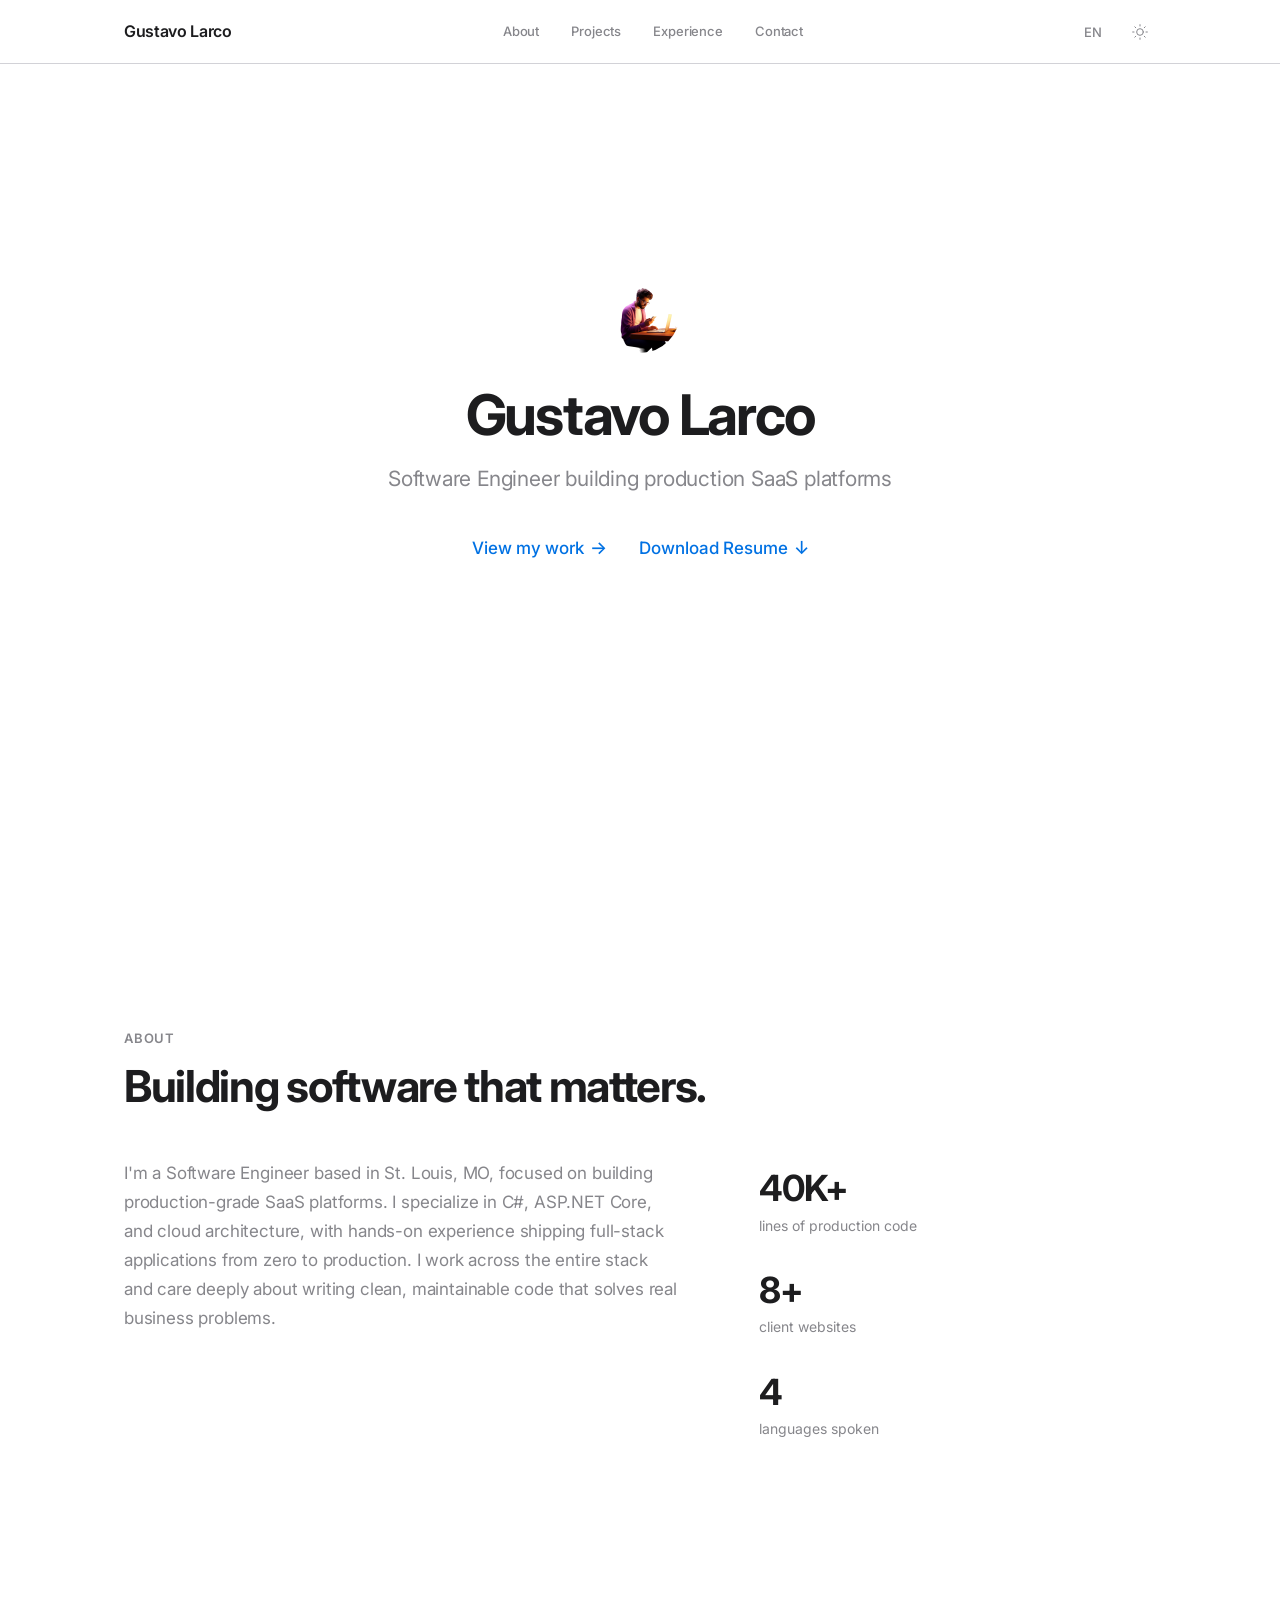
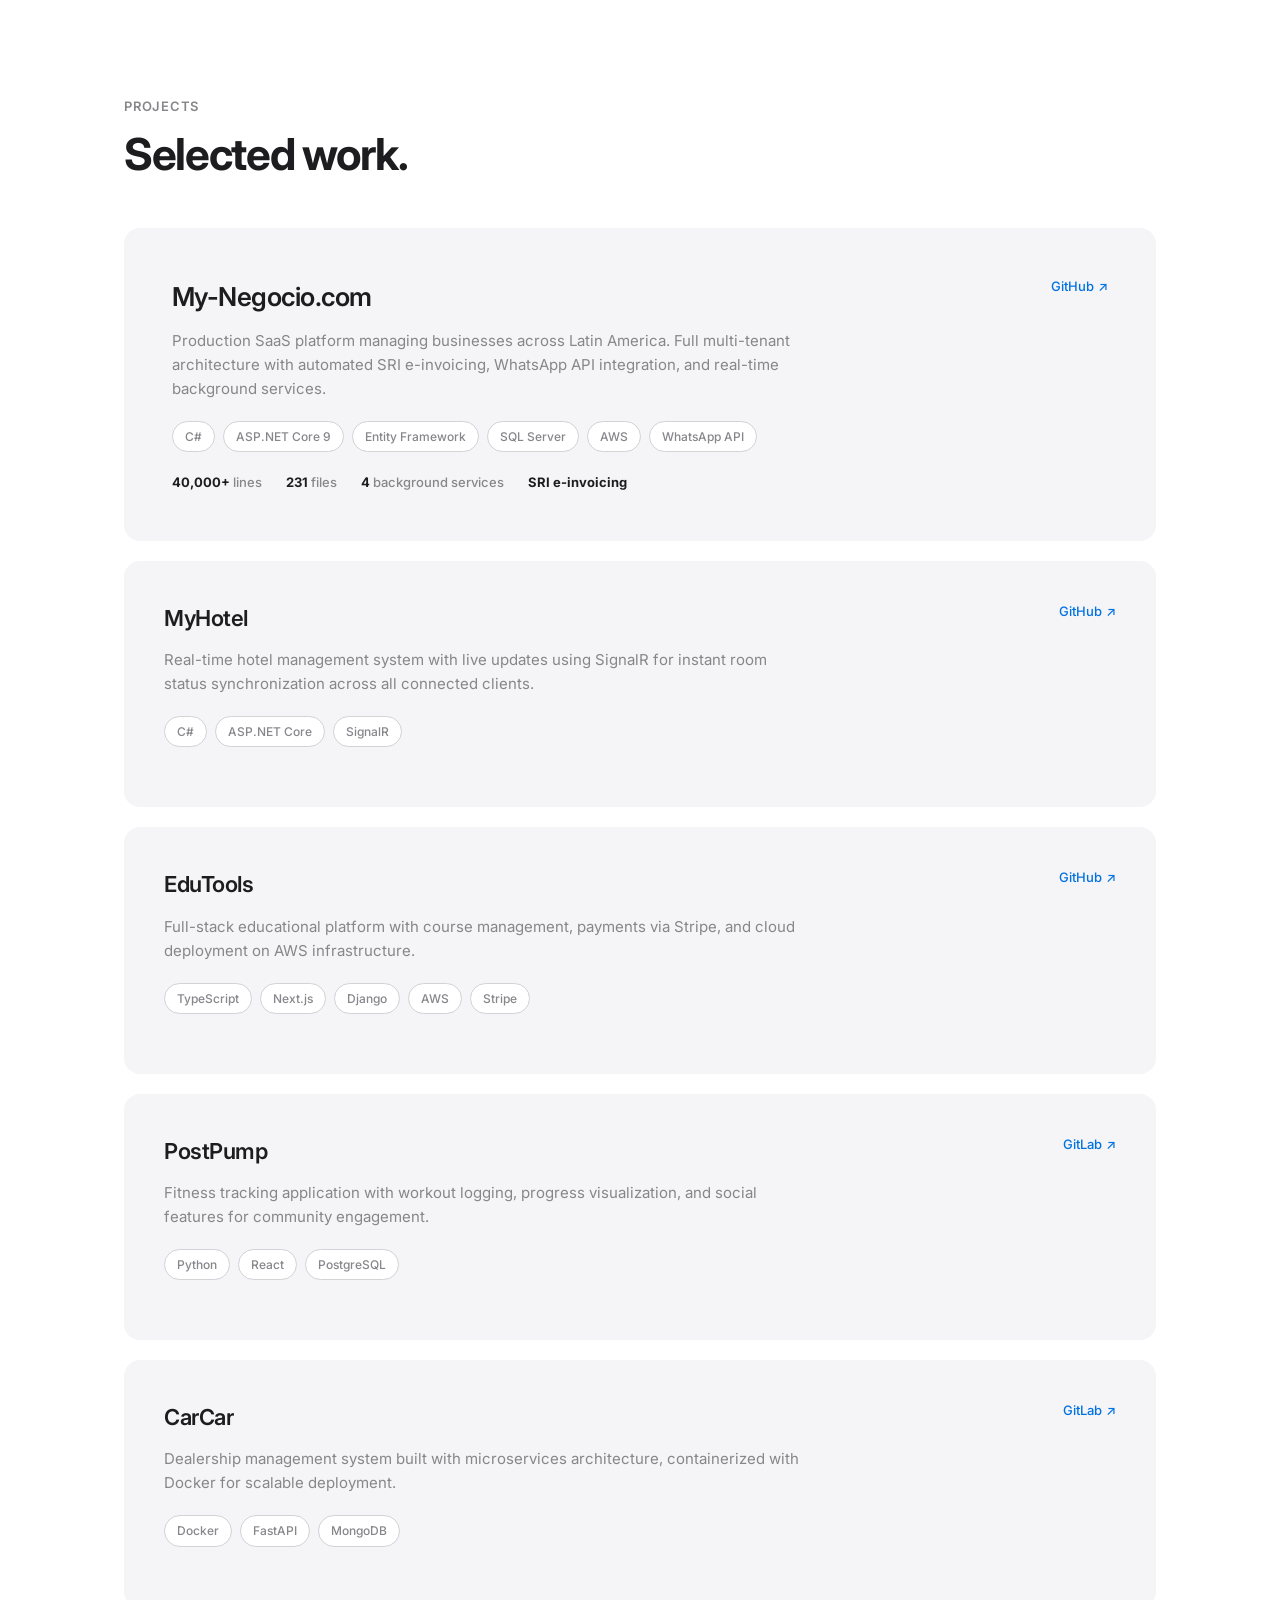
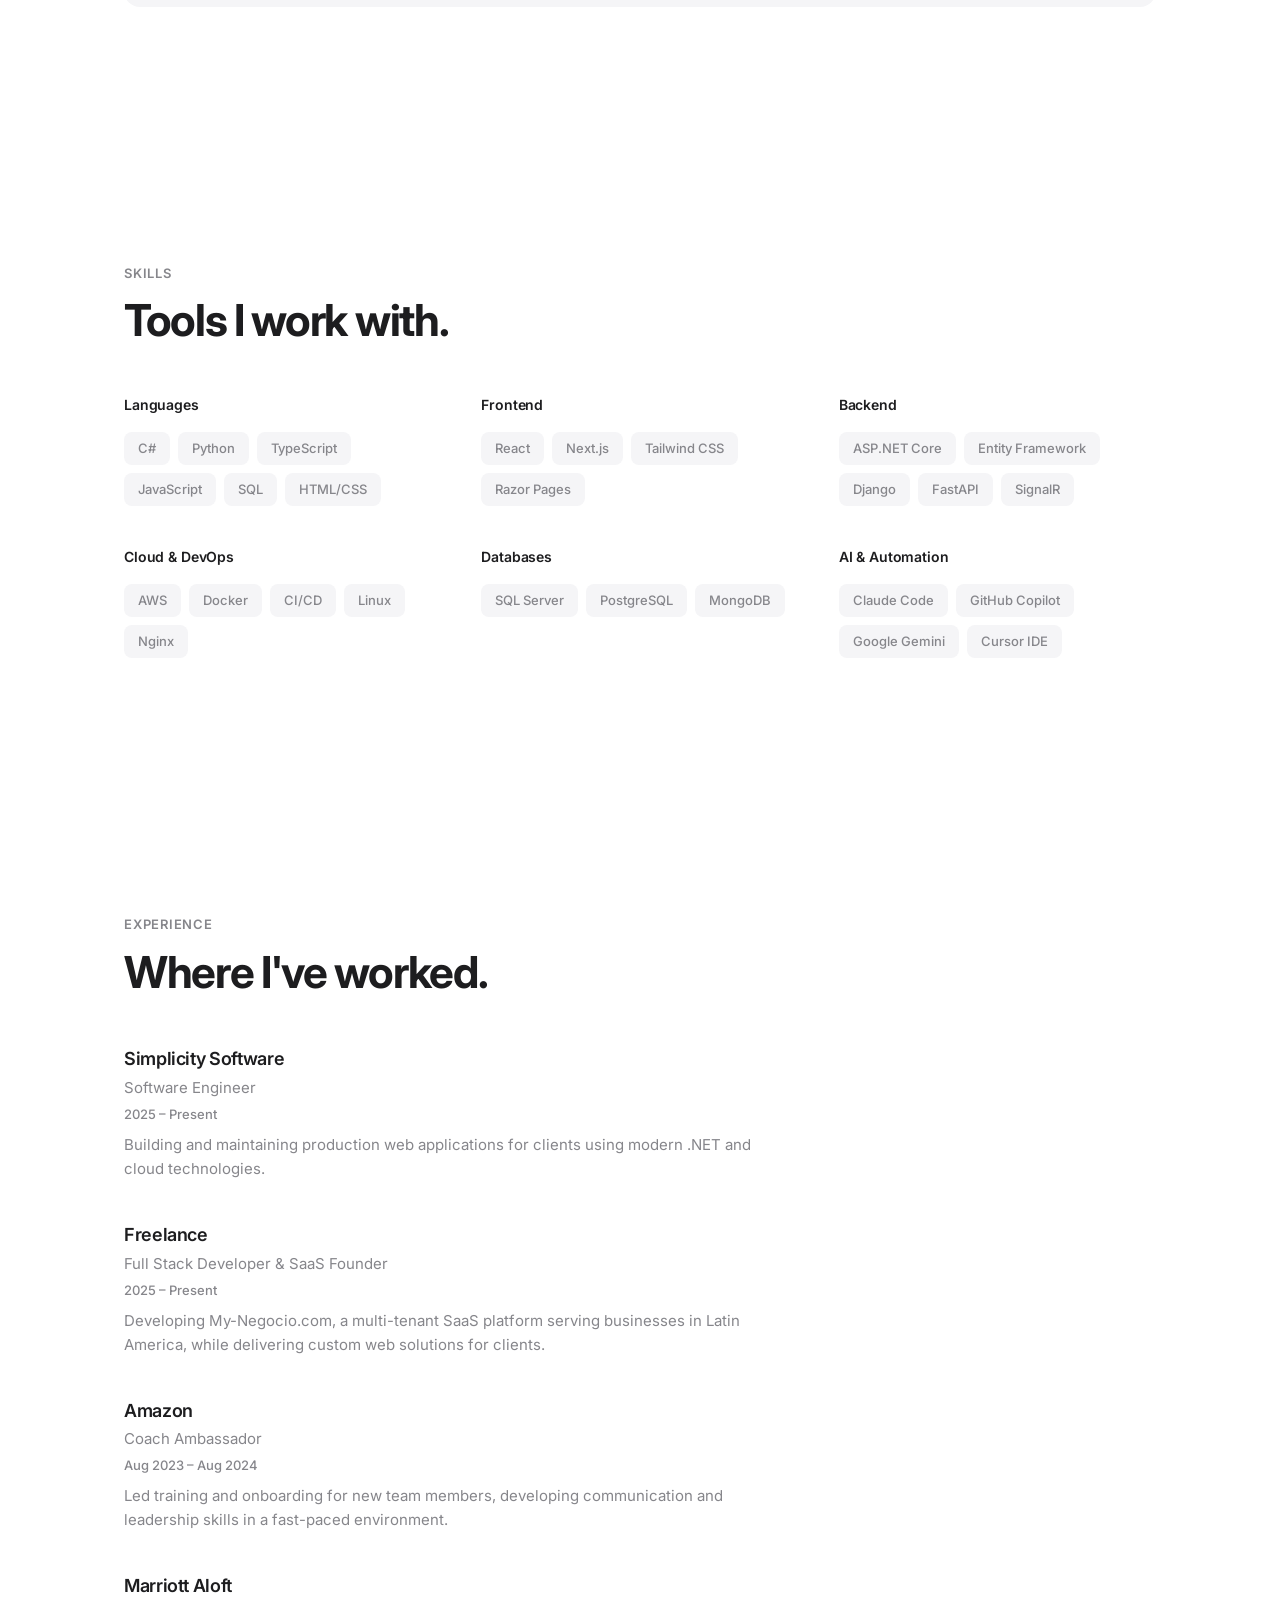
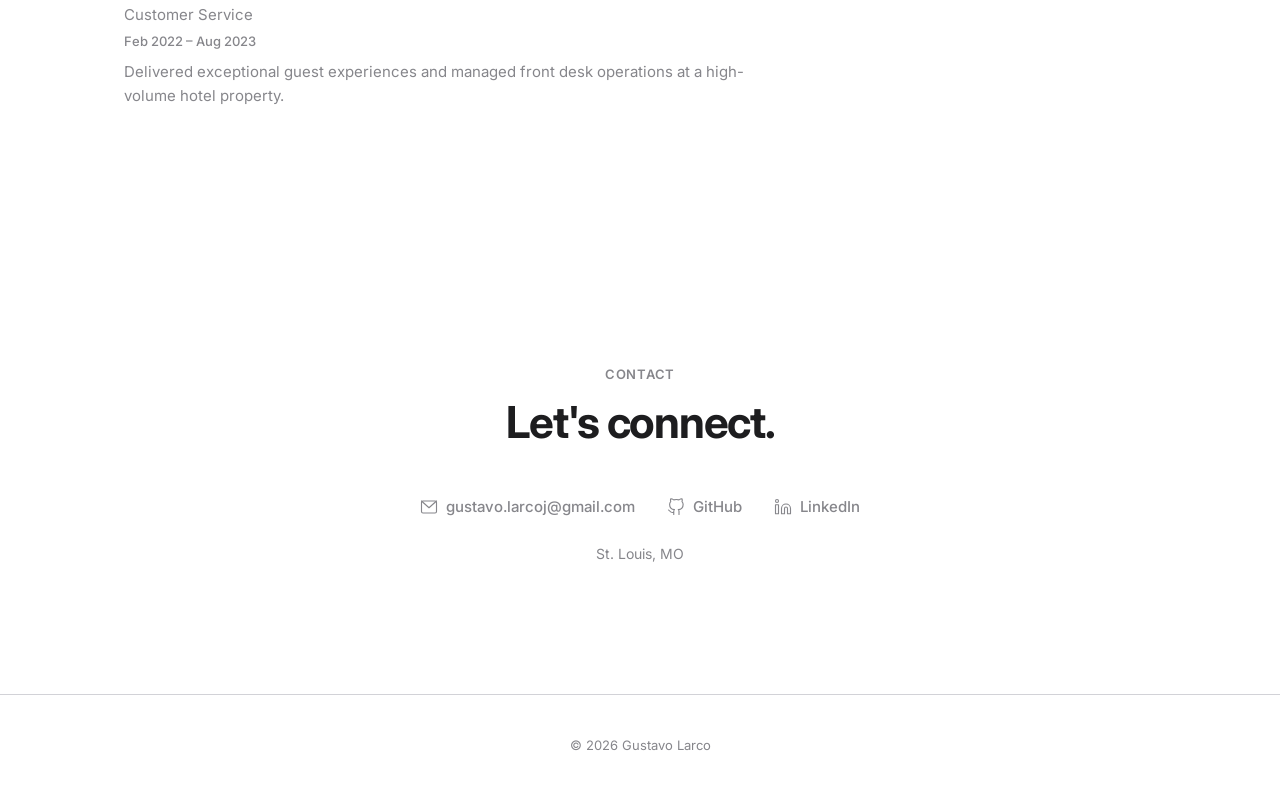
==== commit ccda8610: "Fix: correct email address to gustavo.larcoj@gmail.com" ====
--- a/index.html
+++ b/index.html
@@ -1012,9 +1012,9 @@
       <h2 class="section-title" data-i18n="contact_title">Let's connect.</h2>
     </div>
     <div class="contact-links fade-in">
-      <a href="mailto:gustavo.larco.dev@gmail.com">
+      <a href="mailto:gustavo.larcoj@gmail.com">
         <svg viewBox="0 0 24 24"><rect x="2" y="4" width="20" height="16" rx="2"/><polyline points="22,4 12,13 2,4"/></svg>
-        gustavo.larco.dev@gmail.com
+        gustavo.larcoj@gmail.com
       </a>
       <a href="https://github.com/GustavoLarcoDev" target="_blank" rel="noopener">
         <svg viewBox="0 0 24 24"><path d="M9 19c-5 1.5-5-2.5-7-3m14 6v-3.87a3.37 3.37 0 0 0-.94-2.61c3.14-.35 6.44-1.54 6.44-7A5.44 5.44 0 0 0 20 4.77 5.07 5.07 0 0 0 19.91 1S18.73.65 16 2.48a13.38 13.38 0 0 0-7 0C6.27.65 5.09 1 5.09 1A5.07 5.07 0 0 0 5 4.77a5.44 5.44 0 0 0-1.5 3.78c0 5.42 3.3 6.61 6.44 7A3.37 3.37 0 0 0 9 18.13V22"/></svg>
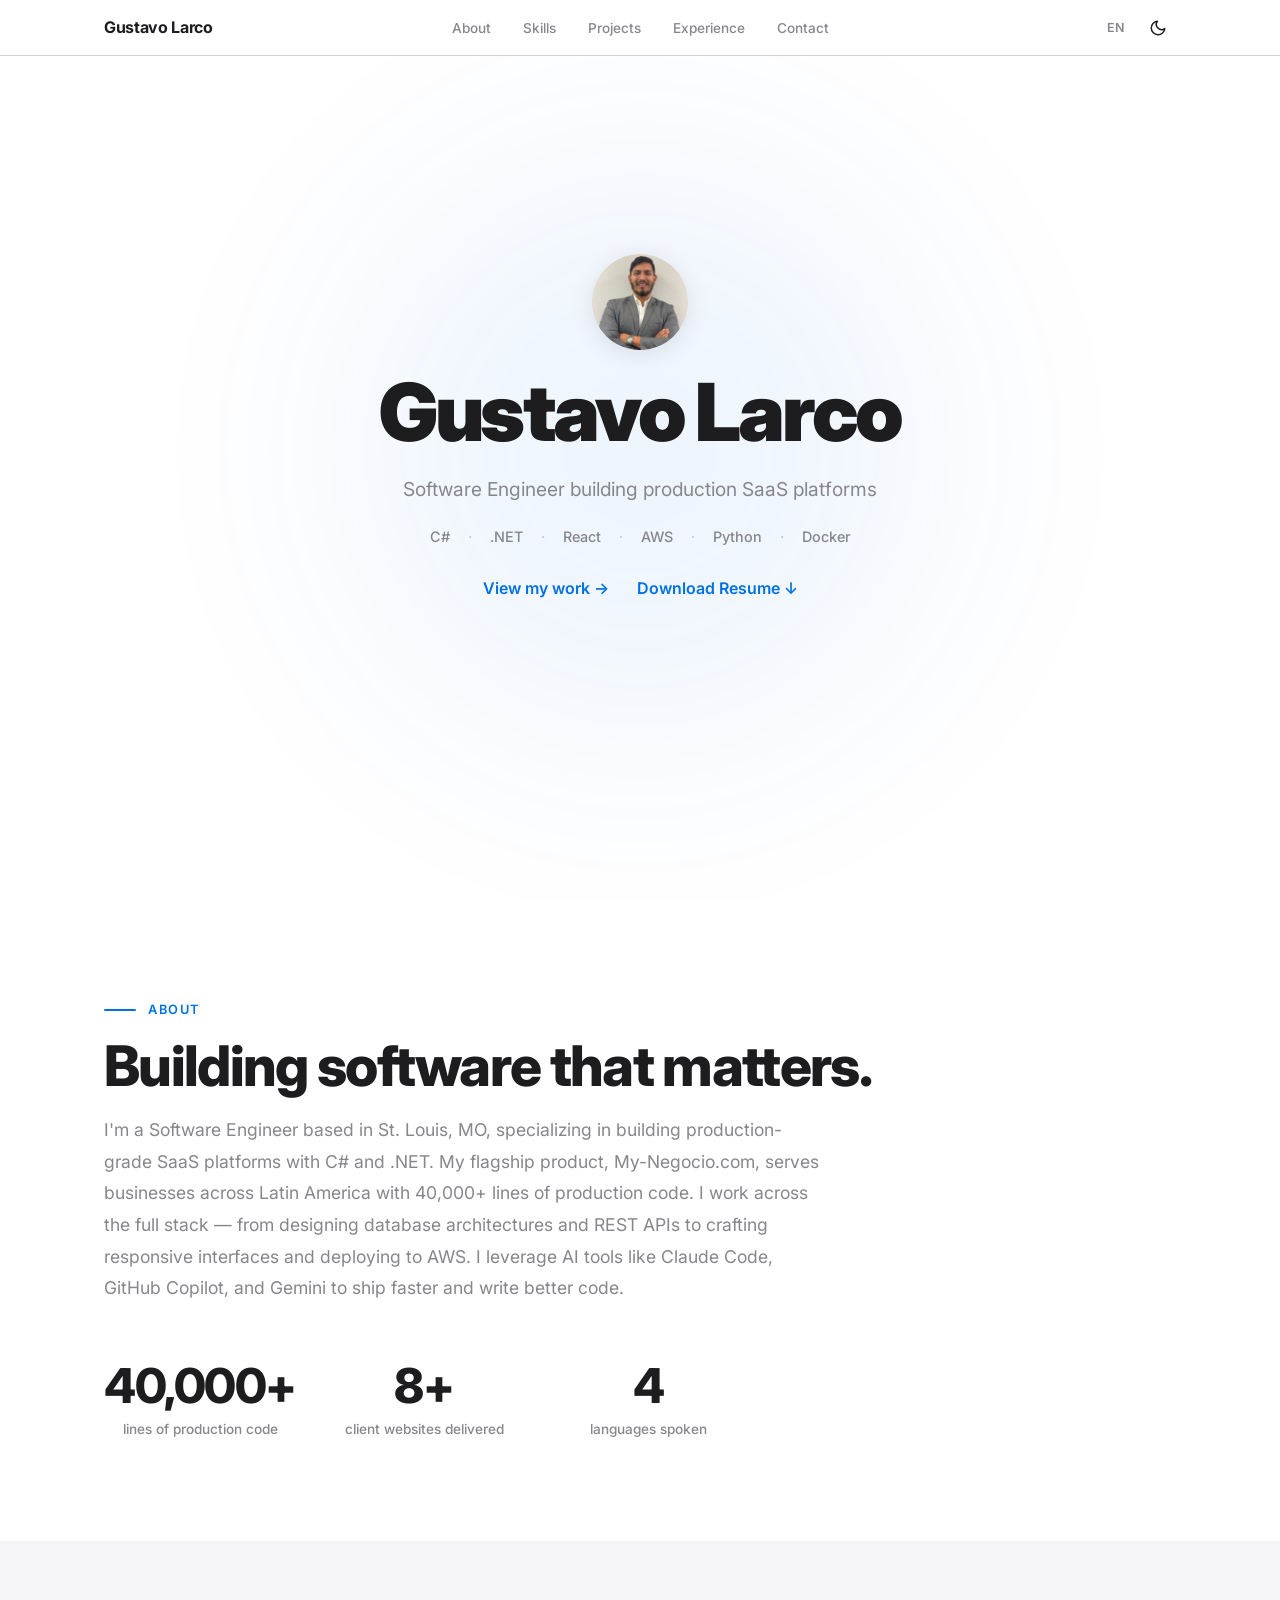
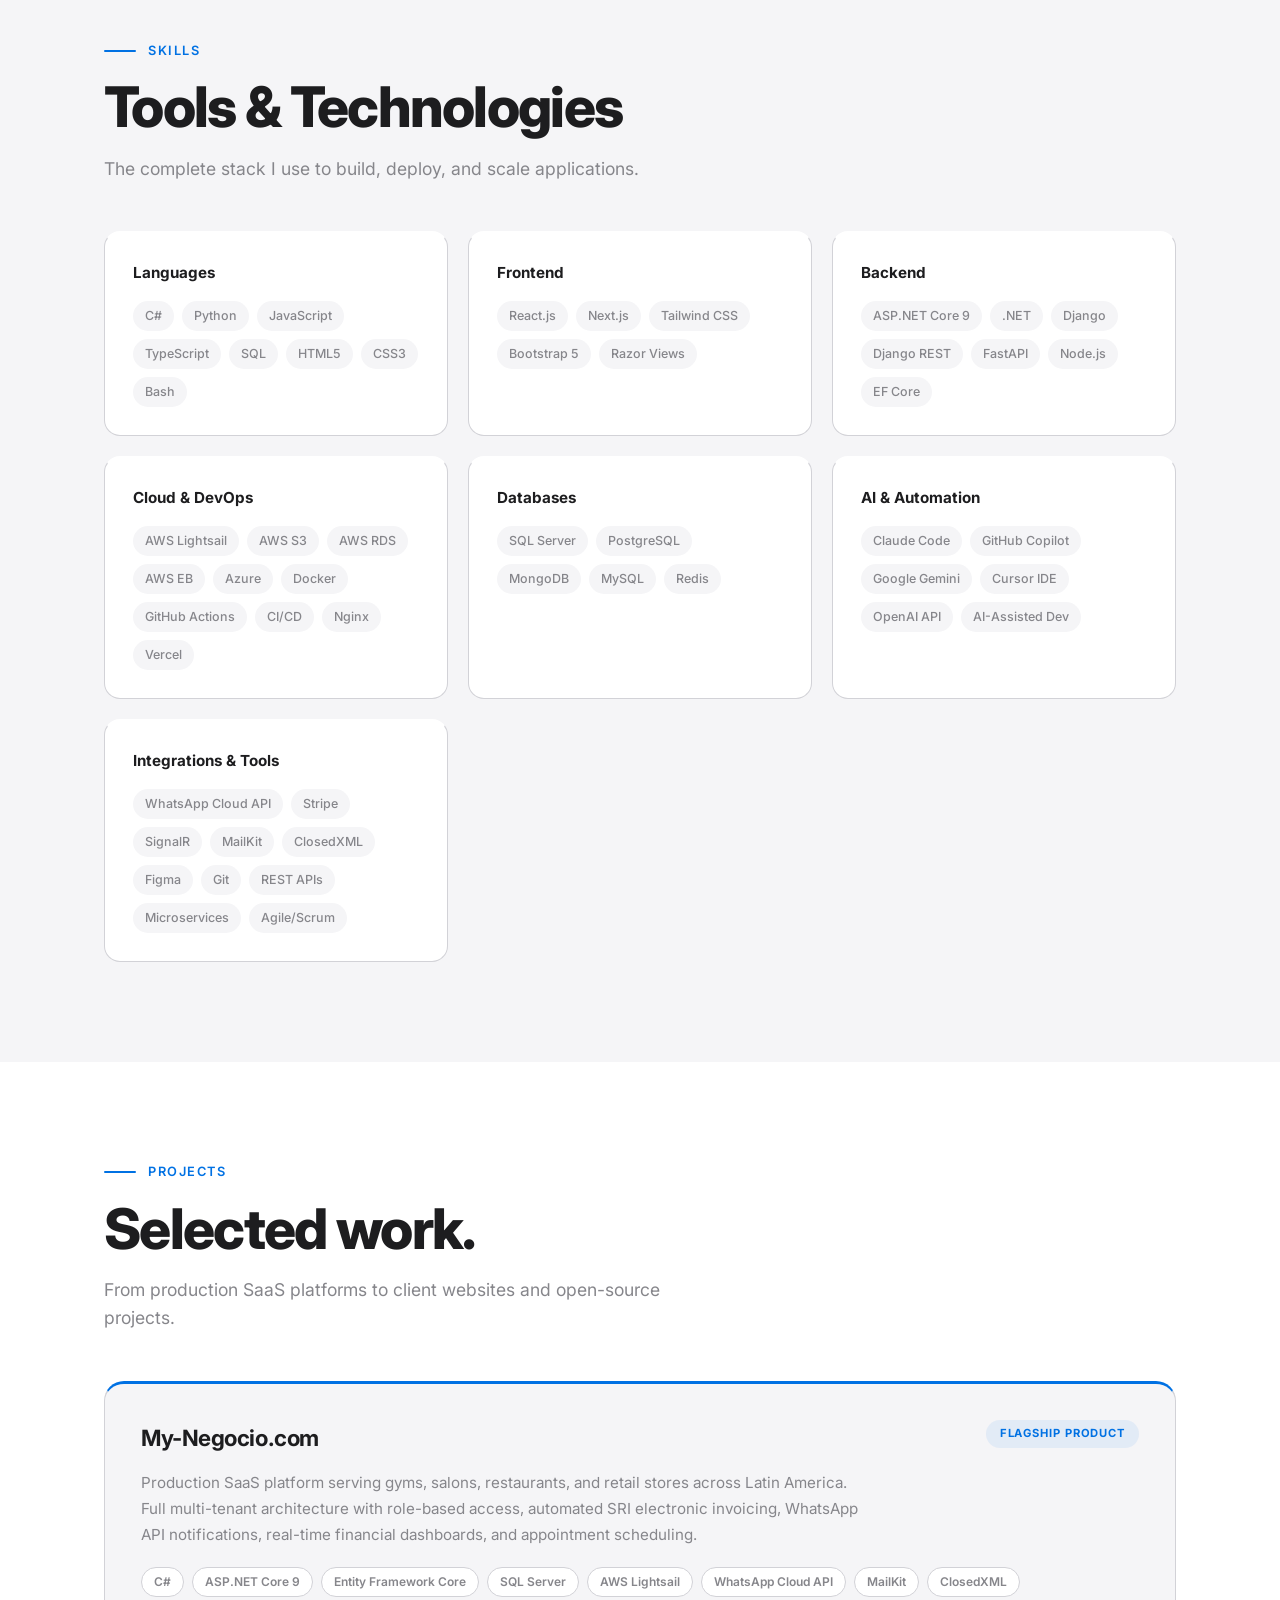
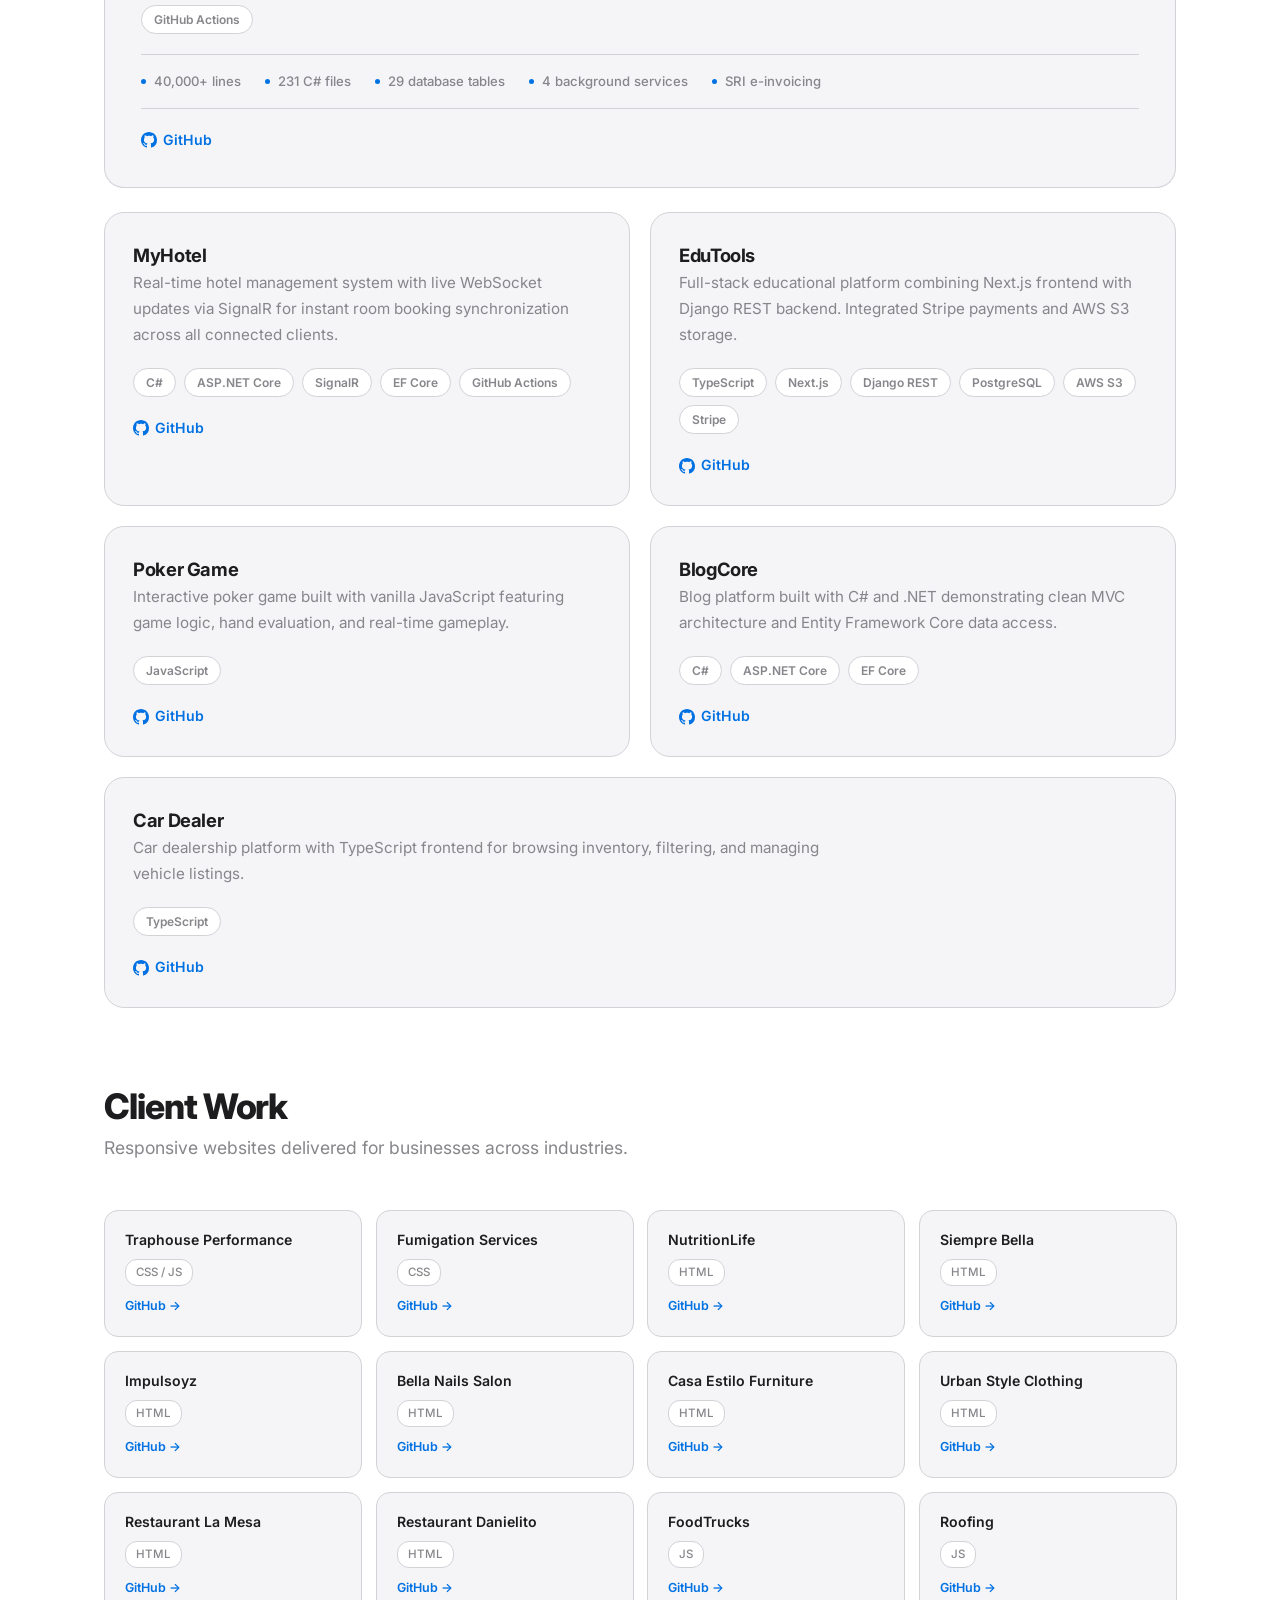
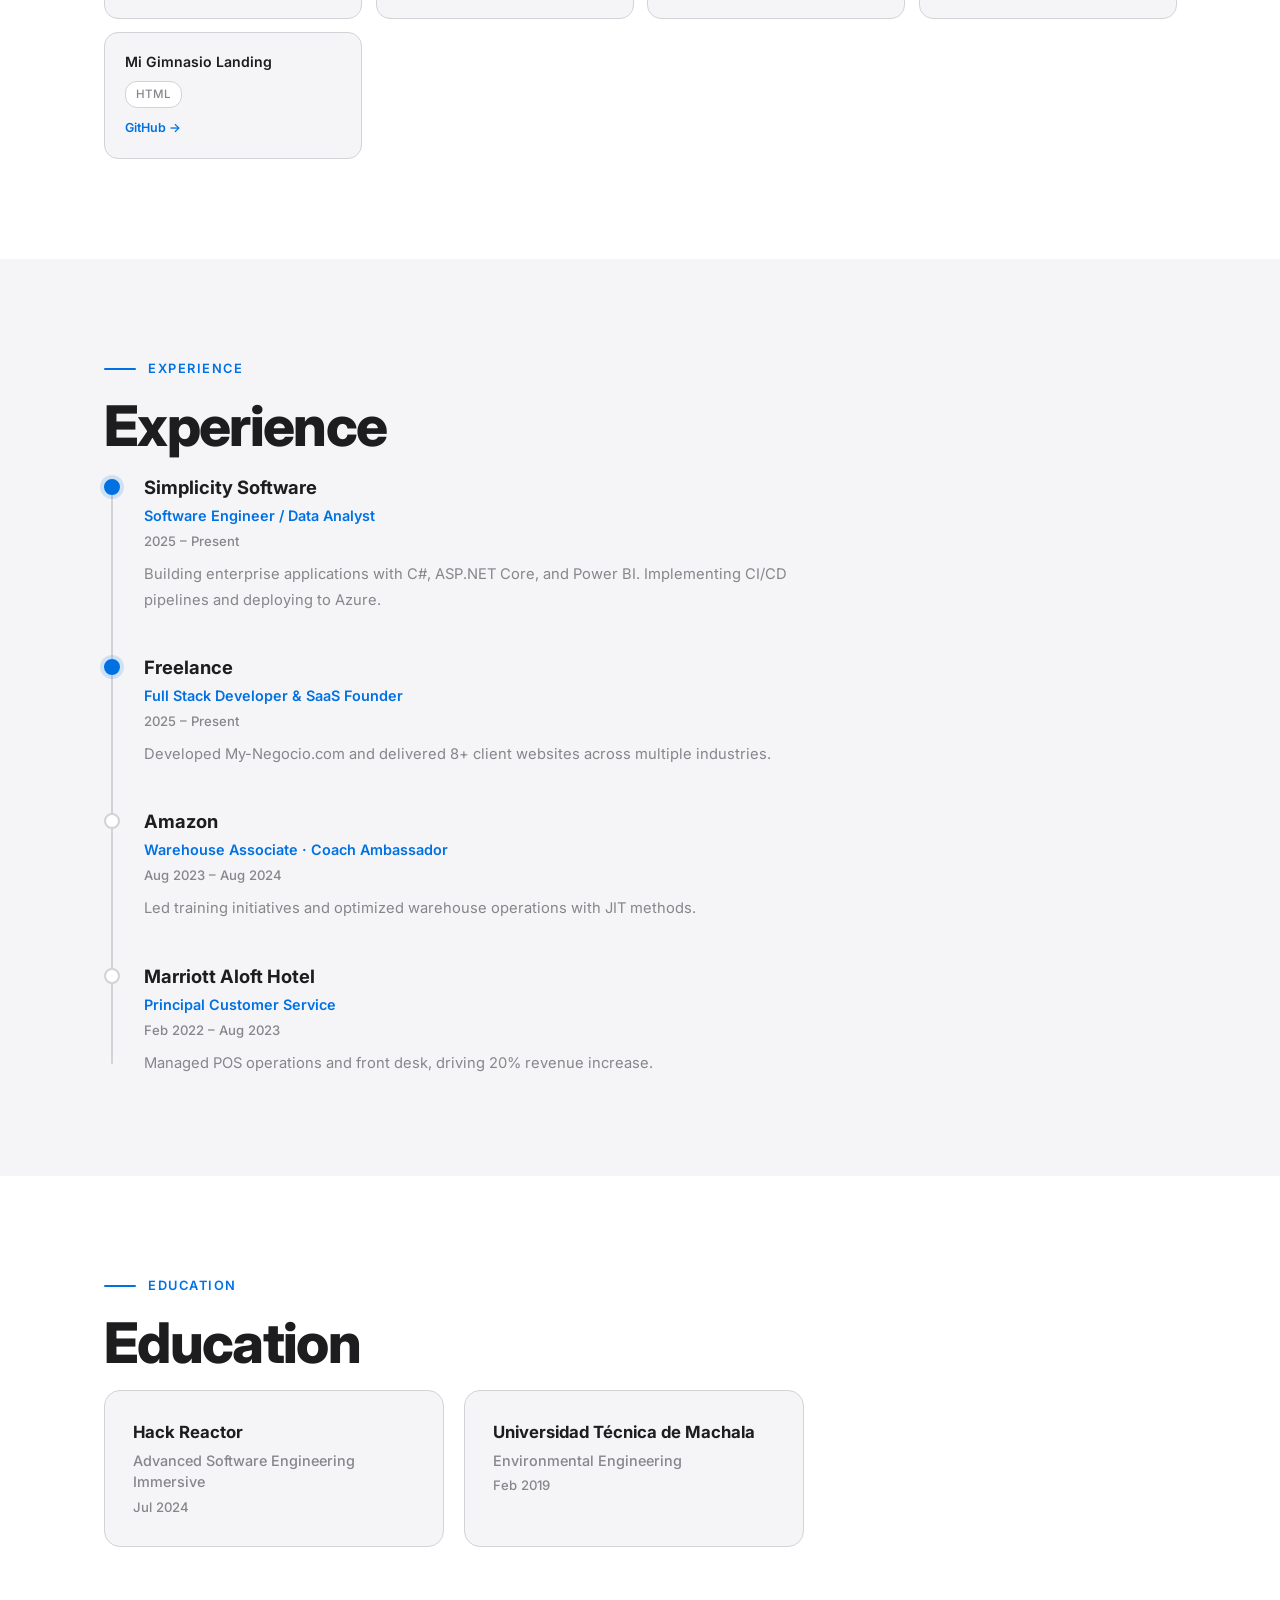
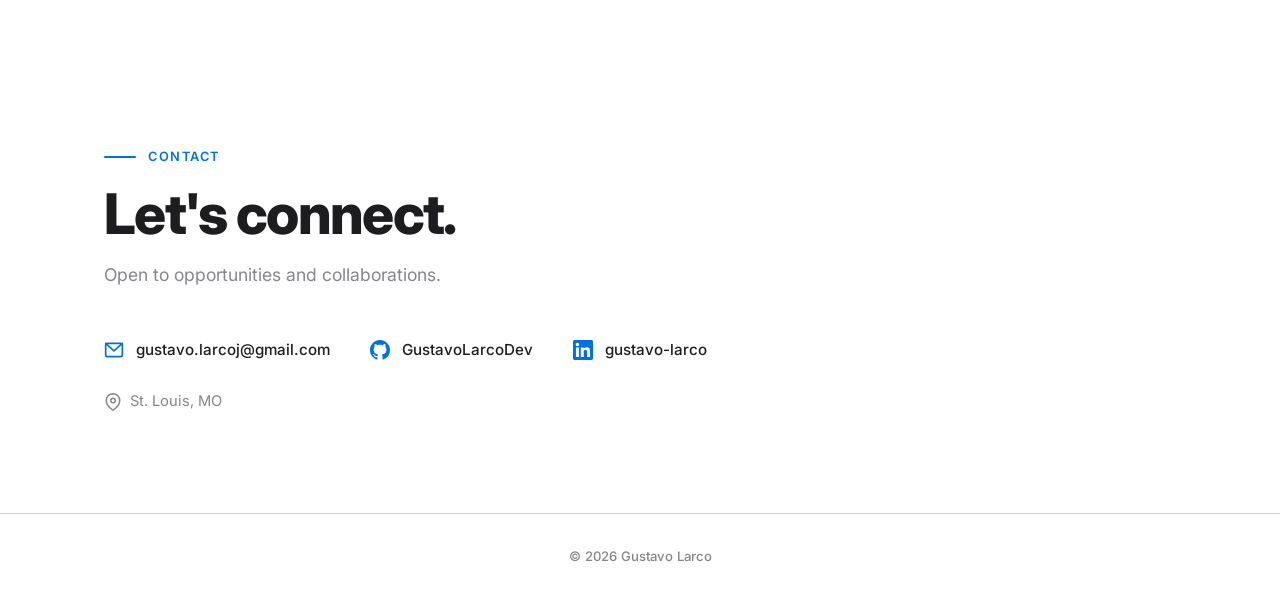
==== commit 4b819651: "Ultimate portfolio: cinematic transitions, all projects, full skill showcase" ====
--- a/index.html
+++ b/index.html
@@ -3,16 +3,42 @@
 <head>
 <meta charset="UTF-8">
 <meta name="viewport" content="width=device-width, initial-scale=1.0">
-<meta name="description" content="Gustavo Larco - Software Engineer building production SaaS platforms">
+<title>Gustavo Larco — Software Engineer</title>
+<meta name="description" content="Gustavo Larco — Software Engineer building production SaaS platforms with C#, .NET, React, AWS, Python, and Docker.">
 <meta name="author" content="Gustavo Larco">
-<title>Gustavo Larco | Software Engineer</title>
 <link rel="icon" href="/favicon.ico">
 <link rel="preconnect" href="https://fonts.googleapis.com">
 <link rel="preconnect" href="https://fonts.gstatic.com" crossorigin>
-<link href="https://fonts.googleapis.com/css2?family=Inter:wght@400;500;600;700&display=swap" rel="stylesheet">
+<link href="https://fonts.googleapis.com/css2?family=Inter:wght@300;400;500;600;700;800;900&display=swap" rel="stylesheet">
 <style>
 /* ============================================
-   CSS RESET & BASE
+   CSS CUSTOM PROPERTIES
+   ============================================ */
+:root {
+  --bg: #ffffff;
+  --surface: #f5f5f7;
+  --text: #1d1d1f;
+  --secondary: #86868b;
+  --accent: #0071e3;
+  --border: #d2d2d7;
+  --font: 'Inter', -apple-system, BlinkMacSystemFont, 'Segoe UI', Roboto, sans-serif;
+  --ease-spring: cubic-bezier(0.16, 1, 0.3, 1);
+  --transition-theme: 0.3s ease;
+  --nav-height: 56px;
+  --max-width: 1120px;
+}
+
+[data-theme="dark"] {
+  --bg: #000000;
+  --surface: #1d1d1f;
+  --text: #f5f5f7;
+  --secondary: #86868b;
+  --accent: #2997ff;
+  --border: #424245;
+}
+
+/* ============================================
+   RESET & BASE
    ============================================ */
 *, *::before, *::after {
   margin: 0;
@@ -20,35 +46,6 @@
   box-sizing: border-box;
 }
 
-:root {
-  --font: 'Inter', -apple-system, BlinkMacSystemFont, 'Segoe UI', Roboto, sans-serif;
-  --nav-height: 64px;
-  --container: 1080px;
-  --section-padding: clamp(80px, 10vw, 140px);
-}
-
-[data-theme="light"] {
-  --bg: #ffffff;
-  --bg-surface: #f5f5f7;
-  --text-primary: #1d1d1f;
-  --text-secondary: #86868b;
-  --accent: #0071e3;
-  --border: #d2d2d7;
-  --shadow-hover: 0 4px 20px rgba(0, 0, 0, 0.06);
-  --nav-bg: rgba(255, 255, 255, 0.92);
-}
-
-[data-theme="dark"] {
-  --bg: #000000;
-  --bg-surface: #1d1d1f;
-  --text-primary: #f5f5f7;
-  --text-secondary: #86868b;
-  --accent: #2997ff;
-  --border: #424245;
-  --shadow-hover: 0 4px 20px rgba(0, 0, 0, 0.3);
-  --nav-bg: rgba(0, 0, 0, 0.92);
-}
-
 html {
   scroll-behavior: smooth;
   -webkit-text-size-adjust: 100%;
@@ -56,76 +53,158 @@
 
 body {
   font-family: var(--font);
-  background-color: var(--bg);
-  color: var(--text-primary);
+  background: var(--bg);
+  color: var(--text);
   line-height: 1.6;
-  transition: background-color 0.3s ease, color 0.3s ease;
-  -webkit-font-smoothing: antialiased;
-  -moz-osx-font-smoothing: grayscale;
+  transition: background var(--transition-theme), color var(--transition-theme);
+  overflow-x: hidden;
+  opacity: 0;
+  animation: pageLoad 0.4s ease forwards;
+}
+
+@keyframes pageLoad {
+  to { opacity: 1; }
 }
 
 a {
-  color: var(--accent);
+  color: inherit;
   text-decoration: none;
-  transition: opacity 0.2s ease;
-}
-
-a:hover {
-  opacity: 0.8;
 }
 
 img {
+  max-width: 100%;
   display: block;
-  max-width: 100%;
-}
-
-ul, ol {
-  list-style: none;
-}
-
+}
+
+button {
+  font-family: inherit;
+  border: none;
+  background: none;
+  cursor: pointer;
+  color: inherit;
+}
+
+::selection {
+  background: var(--accent);
+  color: #fff;
+}
+
+/* ============================================
+   UTILITY
+   ============================================ */
 .container {
-  max-width: var(--container);
+  max-width: var(--max-width);
   margin: 0 auto;
   padding: 0 24px;
 }
 
+.section-label {
+  display: flex;
+  align-items: center;
+  gap: 12px;
+  font-size: 0.8rem;
+  font-weight: 600;
+  letter-spacing: 0.12em;
+  text-transform: uppercase;
+  color: var(--accent);
+  margin-bottom: 16px;
+}
+
+.section-label::before {
+  content: '';
+  width: 32px;
+  height: 2px;
+  background: var(--accent);
+  border-radius: 2px;
+}
+
+.section-title {
+  font-size: clamp(2rem, 5vw, 3.5rem);
+  font-weight: 800;
+  letter-spacing: -0.03em;
+  line-height: 1.1;
+  margin-bottom: 16px;
+  color: var(--text);
+}
+
+.section-subtitle {
+  font-size: 1.1rem;
+  color: var(--secondary);
+  line-height: 1.6;
+  max-width: 600px;
+  margin-bottom: 48px;
+}
+
 section {
-  padding: var(--section-padding) 0;
+  padding: 100px 0;
 }
 
 /* ============================================
-   SCROLL ANIMATIONS
+   SCROLL REVEAL ANIMATIONS
    ============================================ */
-.fade-in {
+.reveal {
   opacity: 0;
-  transform: translateY(20px);
-  transition: opacity 0.6s ease, transform 0.6s ease;
-}
-
-.fade-in.visible {
+  transform: translateY(40px);
+  transition: opacity 0.8s var(--ease-spring), transform 0.8s var(--ease-spring);
+  will-change: opacity, transform;
+}
+
+.reveal.visible {
   opacity: 1;
   transform: translateY(0);
+}
+
+.reveal-left {
+  opacity: 0;
+  transform: translateX(-60px);
+  transition: opacity 0.8s var(--ease-spring), transform 0.8s var(--ease-spring);
+  will-change: opacity, transform;
+}
+
+.reveal-left.visible {
+  opacity: 1;
+  transform: translateX(0);
+}
+
+.reveal-scale {
+  opacity: 0;
+  transform: scale(0.92);
+  transition: opacity 0.6s var(--ease-spring), transform 0.6s var(--ease-spring);
+  will-change: opacity, transform;
+}
+
+.reveal-scale.visible {
+  opacity: 1;
+  transform: scale(1);
 }
 
 /* ============================================
    NAVBAR
    ============================================ */
-nav {
+.navbar {
   position: fixed;
   top: 0;
   left: 0;
   right: 0;
+  z-index: 1000;
   height: var(--nav-height);
-  background: var(--nav-bg);
-  backdrop-filter: saturate(180%) blur(20px);
-  -webkit-backdrop-filter: saturate(180%) blur(20px);
-  z-index: 1000;
+  background: rgba(255, 255, 255, 0.72);
+  backdrop-filter: blur(20px) saturate(180%);
+  -webkit-backdrop-filter: blur(20px) saturate(180%);
   border-bottom: 1px solid var(--border);
-  transition: background-color 0.3s ease, border-color 0.3s ease;
-}
-
-.nav-inner {
-  max-width: var(--container);
+  transition: transform 0.35s var(--ease-spring), background var(--transition-theme), border-color var(--transition-theme);
+}
+
+[data-theme="dark"] .navbar {
+  background: rgba(0, 0, 0, 0.72);
+}
+
+.navbar.hidden {
+  transform: translateY(-100%);
+}
+
+.navbar-inner {
+  max-width: var(--max-width);
   margin: 0 auto;
   padding: 0 24px;
   height: 100%;
@@ -135,115 +214,147 @@
 }
 
 .nav-logo {
-  font-size: 16px;
-  font-weight: 600;
-  color: var(--text-primary);
-  text-decoration: none;
+  font-size: 1rem;
+  font-weight: 700;
   letter-spacing: -0.02em;
-}
-
-.nav-logo:hover {
-  opacity: 1;
-  color: var(--text-primary);
+  white-space: nowrap;
+  flex-shrink: 0;
+}
+
+.nav-center {
+  display: flex;
+  align-items: center;
+  position: absolute;
+  left: 50%;
+  transform: translateX(-50%);
 }
 
 .nav-links {
   display: flex;
-  align-items: center;
   gap: 32px;
+  list-style: none;
 }
 
 .nav-links a {
-  font-size: 13px;
+  font-size: 0.85rem;
   font-weight: 500;
-  color: var(--text-secondary);
-  text-decoration: none;
-  transition: color 0.2s ease;
-  letter-spacing: -0.01em;
-}
-
-.nav-links a:hover {
-  color: var(--text-primary);
-  opacity: 1;
-}
-
-.nav-controls {
+  color: var(--secondary);
+  transition: color 0.2s;
+  position: relative;
+  padding-bottom: 4px;
+}
+
+.nav-links a::after {
+  content: '';
+  position: absolute;
+  bottom: 0;
+  left: 0;
+  width: 0;
+  height: 2px;
+  background: var(--accent);
+  border-radius: 2px;
+  transition: width 0.3s var(--ease-spring);
+}
+
+.nav-links a:hover,
+.nav-links a.active {
+  color: var(--text);
+}
+
+.nav-links a.active::after,
+.nav-links a:hover::after {
+  width: 100%;
+}
+
+.nav-actions {
   display: flex;
   align-items: center;
-  gap: 12px;
-}
-
-.nav-controls button {
-  background: none;
-  border: none;
-  cursor: pointer;
-  font-size: 13px;
-  font-weight: 500;
-  color: var(--text-secondary);
-  font-family: var(--font);
-  padding: 6px 10px;
-  border-radius: 6px;
-  transition: color 0.2s ease, background-color 0.2s ease;
-}
-
-.nav-controls button:hover {
-  color: var(--text-primary);
-  background: var(--bg-surface);
+  gap: 6px;
+  flex-shrink: 0;
+}
+
+.nav-toggle-btn {
+  font-size: 0.78rem;
+  font-weight: 600;
+  padding: 5px 10px;
+  border-radius: 8px;
+  transition: background 0.2s, color 0.2s;
+  color: var(--secondary);
+  letter-spacing: 0.02em;
+}
+
+.nav-toggle-btn:hover {
+  background: var(--surface);
+  color: var(--text);
 }
 
 .theme-toggle {
+  width: 36px;
+  height: 36px;
   display: flex;
   align-items: center;
   justify-content: center;
-  width: 32px;
-  height: 32px;
-  padding: 0 !important;
+  border-radius: 50%;
+  transition: background 0.2s;
+}
+
+.theme-toggle:hover {
+  background: var(--surface);
 }
 
 .theme-toggle svg {
-  width: 16px;
-  height: 16px;
-  fill: none;
-  stroke: var(--text-secondary);
-  stroke-width: 1.5;
-  stroke-linecap: round;
-  stroke-linejoin: round;
-  transition: stroke 0.2s ease;
+  width: 18px;
+  height: 18px;
+  transition: transform 0.3s var(--ease-spring);
 }
 
 .theme-toggle:hover svg {
-  stroke: var(--text-primary);
-}
+  transform: rotate(20deg);
+}
+
+.sun-icon { display: none; }
+.moon-icon { display: block; }
+
+[data-theme="dark"] .sun-icon { display: block; }
+[data-theme="dark"] .moon-icon { display: none; }
 
 /* Hamburger */
 .hamburger {
   display: none;
+  width: 36px;
+  height: 36px;
   flex-direction: column;
+  align-items: center;
+  justify-content: center;
   gap: 5px;
-  background: none;
-  border: none;
   cursor: pointer;
-  padding: 6px;
+  border-radius: 8px;
+  transition: background 0.2s;
+}
+
+.hamburger:hover {
+  background: var(--surface);
 }
 
 .hamburger span {
   display: block;
-  width: 20px;
-  height: 1.5px;
-  background: var(--text-primary);
-  transition: transform 0.3s ease, opacity 0.3s ease;
-}
-
-.hamburger.active span:nth-child(1) {
-  transform: translateY(6.5px) rotate(45deg);
-}
-
-.hamburger.active span:nth-child(2) {
+  width: 18px;
+  height: 2px;
+  background: var(--text);
+  border-radius: 2px;
+  transition: transform 0.3s var(--ease-spring), opacity 0.2s;
+}
+
+.hamburger.open span:nth-child(1) {
+  transform: translateY(7px) rotate(45deg);
+}
+
+.hamburger.open span:nth-child(2) {
   opacity: 0;
 }
 
-.hamburger.active span:nth-child(3) {
-  transform: translateY(-6.5px) rotate(-45deg);
+.hamburger.open span:nth-child(3) {
+  transform: translateY(-7px) rotate(-45deg);
 }
 
 /* Mobile menu */
@@ -253,31 +364,50 @@
   top: var(--nav-height);
   left: 0;
   right: 0;
-  bottom: 0;
-  background: var(--bg);
+  background: rgba(255, 255, 255, 0.96);
+  backdrop-filter: blur(20px) saturate(180%);
+  -webkit-backdrop-filter: blur(20px) saturate(180%);
+  border-bottom: 1px solid var(--border);
+  padding: 16px 24px;
+  transform: translateY(-10px);
+  opacity: 0;
+  pointer-events: none;
+  transition: transform 0.35s var(--ease-spring), opacity 0.25s ease, background var(--transition-theme), border-color var(--transition-theme);
   z-index: 999;
-  padding: 40px 24px;
-  flex-direction: column;
-  gap: 24px;
-  transition: background-color 0.3s ease;
+}
+
+[data-theme="dark"] .mobile-menu {
+  background: rgba(0, 0, 0, 0.96);
 }
 
 .mobile-menu.open {
-  display: flex;
+  transform: translateY(0);
+  opacity: 1;
+  pointer-events: auto;
 }
 
 .mobile-menu a {
-  font-size: 24px;
-  font-weight: 600;
-  color: var(--text-primary);
-  text-decoration: none;
-  letter-spacing: -0.02em;
-}
-
-.mobile-menu-controls {
-  display: flex;
-  gap: 16px;
-  margin-top: 16px;
+  display: block;
+  padding: 14px 0;
+  font-size: 1.05rem;
+  font-weight: 500;
+  color: var(--text);
+  border-bottom: 1px solid var(--border);
+  transition: color 0.2s;
+}
+
+.mobile-menu a:last-child {
+  border-bottom: none;
+}
+
+.mobile-menu a:hover {
+  color: var(--accent);
+}
+
+@media (max-width: 768px) {
+  .nav-center { display: none; }
+  .hamburger { display: flex; }
+  .mobile-menu { display: block; }
 }
 
 /* ============================================
@@ -289,123 +419,233 @@
   align-items: center;
   justify-content: center;
   text-align: center;
+  position: relative;
+  overflow: hidden;
   padding-top: var(--nav-height);
 }
 
+.hero-orb {
+  position: absolute;
+  width: 600px;
+  height: 600px;
+  border-radius: 50%;
+  background: var(--accent);
+  filter: blur(120px);
+  opacity: 0.07;
+  pointer-events: none;
+  will-change: transform;
+  z-index: 0;
+  top: 50%;
+  left: 50%;
+  margin-left: -300px;
+  margin-top: -300px;
+}
+
 .hero-content {
-  max-width: 680px;
+  position: relative;
+  z-index: 1;
+  display: flex;
+  flex-direction: column;
+  align-items: center;
+  gap: 20px;
+  padding: 0 24px;
 }
 
 .hero-avatar {
-  width: 80px;
-  height: 80px;
+  width: 96px;
+  height: 96px;
   border-radius: 50%;
   object-fit: cover;
-  margin: 0 auto 32px;
-}
-
-.hero h1 {
-  font-size: clamp(40px, 6vw, 56px);
-  font-weight: 700;
+  box-shadow: 0 4px 24px rgba(0, 0, 0, 0.1);
+  opacity: 0;
+  transform: scale(0.9);
+  animation: heroFadeScale 0.6s 0.15s var(--ease-spring) forwards;
+}
+
+.hero-name {
+  font-size: clamp(3rem, 8vw, 5rem);
+  font-weight: 900;
   letter-spacing: -0.04em;
-  line-height: 1.1;
-  color: var(--text-primary);
-  margin-bottom: 16px;
+  line-height: 1.05;
+  color: var(--text);
+  opacity: 0;
+  transform: translateY(24px);
+  animation: heroFade 0.7s 0.2s var(--ease-spring) forwards;
 }
 
 .hero-subtitle {
-  font-size: clamp(18px, 2.5vw, 21px);
-  color: var(--text-secondary);
+  font-size: clamp(1rem, 2.5vw, 1.2rem);
+  color: var(--secondary);
   font-weight: 400;
-  line-height: 1.5;
-  margin-bottom: 40px;
-  letter-spacing: -0.01em;
-}
-
-.hero-links {
+  max-width: 520px;
+  opacity: 0;
+  transform: translateY(24px);
+  animation: heroFade 0.7s 0.4s var(--ease-spring) forwards;
+}
+
+.hero-tech {
   display: flex;
-  align-items: center;
+  flex-wrap: wrap;
   justify-content: center;
-  gap: 32px;
-}
-
-.hero-links a {
-  font-size: 17px;
+  gap: 6px 18px;
+  font-size: 0.9rem;
+  color: var(--secondary);
   font-weight: 500;
+  opacity: 0;
+  transform: translateY(24px);
+  animation: heroFade 0.7s 0.6s var(--ease-spring) forwards;
+}
+
+.hero-tech span.dot {
+  opacity: 0.4;
+}
+
+.hero-ctas {
+  display: flex;
+  gap: 28px;
+  margin-top: 8px;
+  opacity: 0;
+  transform: translateY(24px);
+  animation: heroFade 0.7s 0.8s var(--ease-spring) forwards;
+}
+
+.hero-cta {
+  font-size: 1rem;
+  font-weight: 600;
   color: var(--accent);
-  display: inline-flex;
-  align-items: center;
-  gap: 6px;
-  transition: gap 0.2s ease, opacity 0.2s ease;
-}
-
-.hero-links a:hover {
-  gap: 10px;
-  opacity: 1;
-}
-
-.hero-links a .arrow {
-  font-size: 18px;
-  transition: transform 0.2s ease;
-}
-
-/* ============================================
-   SECTION HEADINGS
-   ============================================ */
-.section-label {
-  font-size: 13px;
-  font-weight: 600;
-  text-transform: uppercase;
-  letter-spacing: 0.06em;
-  color: var(--text-secondary);
-  margin-bottom: 12px;
-}
-
-.section-title {
-  font-size: clamp(32px, 4vw, 44px);
-  font-weight: 700;
-  letter-spacing: -0.03em;
-  line-height: 1.15;
-  color: var(--text-primary);
-  margin-bottom: 48px;
+  transition: opacity 0.2s;
+  white-space: nowrap;
+}
+
+.hero-cta:hover {
+  opacity: 0.7;
+}
+
+@keyframes heroFade {
+  to { opacity: 1; transform: translateY(0); }
+}
+
+@keyframes heroFadeScale {
+  to { opacity: 1; transform: scale(1); }
 }
 
 /* ============================================
    ABOUT
    ============================================ */
-.about-grid {
+.about-bio {
+  font-size: 1.1rem;
+  color: var(--secondary);
+  line-height: 1.8;
+  max-width: 720px;
+  margin-bottom: 56px;
+}
+
+.stats-grid {
   display: grid;
-  grid-template-columns: 1.4fr 1fr;
-  gap: 80px;
-  align-items: start;
-}
-
-.about-text p {
-  font-size: 17px;
-  line-height: 1.7;
-  color: var(--text-secondary);
-  letter-spacing: -0.01em;
-}
-
-.about-stats {
+  grid-template-columns: repeat(3, 1fr);
+  gap: 32px;
+  max-width: 640px;
+}
+
+.stat-card {
+  text-align: center;
+}
+
+.stat-number {
+  font-size: clamp(2rem, 5vw, 3rem);
+  font-weight: 800;
+  letter-spacing: -0.03em;
+  color: var(--text);
+  line-height: 1.1;
+}
+
+.stat-label {
+  font-size: 0.85rem;
+  color: var(--secondary);
+  margin-top: 6px;
+  font-weight: 500;
+}
+
+@media (max-width: 480px) {
+  .stats-grid { gap: 16px; }
+  .stat-number { font-size: 1.7rem; }
+  .stat-label { font-size: 0.75rem; }
+}
+
+/* ============================================
+   SKILLS
+   ============================================ */
+.skills-section {
+  background: var(--surface);
+  transition: background var(--transition-theme);
+}
+
+.skills-grid {
+  display: grid;
+  grid-template-columns: repeat(3, 1fr);
+  gap: 20px;
+}
+
+.skill-card {
+  background: var(--bg);
+  border: 1px solid var(--border);
+  border-radius: 16px;
+  padding: 28px;
+  transition: transform 0.4s var(--ease-spring), box-shadow 0.4s var(--ease-spring), border-color 0.3s, background var(--transition-theme);
+  border-top: 2px solid transparent;
+}
+
+.skill-card:hover {
+  transform: translateY(-6px);
+  box-shadow: 0 16px 48px rgba(0, 0, 0, 0.08);
+  border-top-color: var(--accent);
+}
+
+[data-theme="dark"] .skill-card:hover {
+  box-shadow: 0 16px 48px rgba(0, 0, 0, 0.4);
+}
+
+.skill-card-title {
+  font-size: 0.95rem;
+  font-weight: 700;
+  margin-bottom: 16px;
+  color: var(--text);
+}
+
+.skill-tags {
   display: flex;
-  flex-direction: column;
-  gap: 32px;
-  padding-top: 8px;
-}
-
-.stat-item .stat-number {
-  font-size: 36px;
-  font-weight: 700;
-  color: var(--text-primary);
-  letter-spacing: -0.03em;
-  line-height: 1.2;
-}
-
-.stat-item .stat-label {
-  font-size: 14px;
-  color: var(--text-secondary);
-  margin-top: 4px;
+  flex-wrap: wrap;
+  gap: 8px;
+}
+
+.skill-tag {
+  font-size: 0.78rem;
+  font-weight: 500;
+  padding: 5px 12px;
+  border-radius: 20px;
+  background: var(--surface);
+  color: var(--secondary);
+  transition: background var(--transition-theme), color 0.2s, transform 0.5s var(--ease-spring), opacity 0.5s;
+  opacity: 0;
+  transform: scale(0.8) translateY(8px);
+}
+
+.skill-tag.visible {
+  opacity: 1;
+  transform: scale(1) translateY(0);
+}
+
+.skill-tag:hover {
+  color: var(--accent);
+}
+
+@media (max-width: 1024px) {
+  .skills-grid { grid-template-columns: repeat(2, 1fr); }
+}
+
+@media (max-width: 640px) {
+  .skills-grid { grid-template-columns: 1fr; }
+  .skill-card { padding: 22px; }
 }
 
 /* ============================================
@@ -413,859 +653,1359 @@
    ============================================ */
 .projects-grid {
   display: grid;
-  gap: 20px;
+  gap: 24px;
 }
 
 .project-card {
-  background: var(--bg-surface);
-  border-radius: 16px;
-  padding: 40px;
-  transition: transform 0.3s ease, box-shadow 0.3s ease, background-color 0.3s ease;
+  background: var(--surface);
+  border: 1px solid var(--border);
+  border-radius: 20px;
+  padding: 36px;
+  transition: transform 0.5s var(--ease-spring), box-shadow 0.5s var(--ease-spring), background var(--transition-theme), border-color var(--transition-theme);
 }
 
 .project-card:hover {
-  transform: translateY(-2px);
-  box-shadow: var(--shadow-hover);
-}
-
-.project-card.featured {
-  padding: 48px;
-}
-
-.project-header {
+  transform: translateY(-8px);
+  box-shadow: 0 24px 64px rgba(0, 0, 0, 0.08);
+}
+
+[data-theme="dark"] .project-card:hover {
+  box-shadow: 0 24px 64px rgba(0, 0, 0, 0.4);
+}
+
+.project-card.flagship {
+  border-top: 3px solid var(--accent);
+}
+
+.project-card-header {
   display: flex;
+  justify-content: space-between;
   align-items: flex-start;
-  justify-content: space-between;
-  margin-bottom: 12px;
+  margin-bottom: 14px;
   gap: 16px;
-}
-
-.project-title {
-  font-size: 22px;
-  font-weight: 600;
-  color: var(--text-primary);
+  flex-wrap: wrap;
+}
+
+.project-name {
+  font-size: 1.4rem;
+  font-weight: 700;
   letter-spacing: -0.02em;
-}
-
-.project-card.featured .project-title {
-  font-size: 26px;
-}
-
-.project-links {
-  display: flex;
-  gap: 12px;
-  flex-shrink: 0;
-}
-
-.project-links a {
-  font-size: 13px;
-  font-weight: 500;
+  color: var(--text);
+}
+
+.project-flagship-badge {
+  font-size: 0.7rem;
+  font-weight: 700;
+  letter-spacing: 0.08em;
+  text-transform: uppercase;
   color: var(--accent);
-  display: inline-flex;
-  align-items: center;
-  gap: 4px;
+  background: rgba(0, 113, 227, 0.08);
+  padding: 5px 14px;
+  border-radius: 20px;
+  white-space: nowrap;
+}
+
+[data-theme="dark"] .project-flagship-badge {
+  background: rgba(41, 151, 255, 0.12);
 }
 
 .project-desc {
-  font-size: 15px;
-  color: var(--text-secondary);
-  line-height: 1.6;
+  font-size: 0.95rem;
+  color: var(--secondary);
+  line-height: 1.7;
   margin-bottom: 20px;
-  max-width: 640px;
-}
-
-.project-tech {
+  max-width: 720px;
+}
+
+.project-tech-tags {
   display: flex;
   flex-wrap: wrap;
   gap: 8px;
   margin-bottom: 20px;
 }
 
-.project-tech span {
-  font-size: 12px;
-  font-weight: 500;
-  color: var(--text-secondary);
+.project-tech-tag {
+  font-size: 0.75rem;
+  font-weight: 600;
+  padding: 4px 12px;
+  border-radius: 20px;
   background: var(--bg);
-  padding: 5px 12px;
-  border-radius: 100px;
+  color: var(--secondary);
   border: 1px solid var(--border);
-  transition: background-color 0.3s ease, border-color 0.3s ease;
+  transition: background var(--transition-theme), border-color var(--transition-theme);
 }
 
 .project-stats {
   display: flex;
   flex-wrap: wrap;
-  gap: 24px;
+  gap: 8px 24px;
+  font-size: 0.82rem;
+  color: var(--secondary);
+  font-weight: 500;
+  margin-bottom: 20px;
+  padding: 16px 0;
+  border-top: 1px solid var(--border);
+  border-bottom: 1px solid var(--border);
 }
 
 .project-stats span {
-  font-size: 13px;
-  color: var(--text-secondary);
+  display: flex;
+  align-items: center;
+  gap: 8px;
+}
+
+.project-stats span::before {
+  content: '';
+  display: inline-block;
+  width: 5px;
+  height: 5px;
+  border-radius: 50%;
+  background: var(--accent);
+  flex-shrink: 0;
+}
+
+.project-links {
+  display: flex;
+  gap: 16px;
+}
+
+.project-link {
+  font-size: 0.88rem;
+  font-weight: 600;
+  color: var(--accent);
+  display: inline-flex;
+  align-items: center;
+  gap: 6px;
+  transition: opacity 0.2s;
+}
+
+.project-link:hover {
+  opacity: 0.7;
+}
+
+.project-link svg {
+  width: 16px;
+  height: 16px;
+}
+
+/* Secondary projects grid */
+.projects-secondary-grid {
+  display: grid;
+  grid-template-columns: repeat(2, 1fr);
+  gap: 20px;
+  margin-top: 24px;
+}
+
+.projects-secondary-grid .project-card {
+  padding: 28px;
+}
+
+.projects-secondary-grid .project-name {
+  font-size: 1.15rem;
+}
+
+@media (max-width: 768px) {
+  .projects-secondary-grid { grid-template-columns: 1fr; }
+}
+
+/* Client work */
+.client-section {
+  margin-top: 80px;
+}
+
+.client-grid {
+  display: grid;
+  grid-template-columns: repeat(4, 1fr);
+  gap: 14px;
+}
+
+.client-card {
+  background: var(--surface);
+  border: 1px solid var(--border);
+  border-radius: 14px;
+  padding: 20px;
+  transition: transform 0.4s var(--ease-spring), box-shadow 0.4s var(--ease-spring), background var(--transition-theme), border-color var(--transition-theme);
+  display: flex;
+  flex-direction: column;
+  gap: 10px;
+}
+
+.client-card:hover {
+  transform: translateY(-4px);
+  box-shadow: 0 10px 32px rgba(0, 0, 0, 0.06);
+}
+
+[data-theme="dark"] .client-card:hover {
+  box-shadow: 0 10px 32px rgba(0, 0, 0, 0.3);
+}
+
+.client-name {
+  font-size: 0.88rem;
+  font-weight: 600;
+  color: var(--text);
+  line-height: 1.3;
+}
+
+.client-tech {
+  font-size: 0.72rem;
   font-weight: 500;
-}
-
-.project-stats span strong {
-  color: var(--text-primary);
-}
-
-/* ============================================
-   SKILLS
-   ============================================ */
-.skills-grid {
-  display: grid;
-  grid-template-columns: repeat(auto-fill, minmax(280px, 1fr));
-  gap: 40px;
-}
-
-.skill-category h3 {
-  font-size: 14px;
+  color: var(--secondary);
+  background: var(--bg);
+  padding: 3px 10px;
+  border-radius: 12px;
+  display: inline-block;
+  width: fit-content;
+  border: 1px solid var(--border);
+  transition: background var(--transition-theme), border-color var(--transition-theme);
+}
+
+.client-link {
+  font-size: 0.78rem;
   font-weight: 600;
-  color: var(--text-primary);
-  margin-bottom: 16px;
-  letter-spacing: -0.01em;
-}
-
-.skill-tags {
-  display: flex;
-  flex-wrap: wrap;
-  gap: 8px;
-}
-
-.skill-tags span {
-  font-size: 13px;
-  font-weight: 500;
-  color: var(--text-secondary);
-  background: var(--bg-surface);
-  padding: 6px 14px;
-  border-radius: 8px;
-  transition: background-color 0.3s ease, color 0.2s ease;
-}
-
-.skill-tags span:hover {
-  color: var(--text-primary);
+  color: var(--accent);
+  margin-top: auto;
+  display: inline-flex;
+  align-items: center;
+  gap: 4px;
+  transition: opacity 0.2s;
+}
+
+.client-link:hover {
+  opacity: 0.7;
+}
+
+@media (max-width: 1024px) {
+  .client-grid { grid-template-columns: repeat(3, 1fr); }
+}
+
+@media (max-width: 768px) {
+  .client-grid { grid-template-columns: repeat(2, 1fr); }
+}
+
+@media (max-width: 480px) {
+  .client-grid { grid-template-columns: 1fr; }
 }
 
 /* ============================================
    EXPERIENCE
    ============================================ */
-.experience-list {
-  display: flex;
-  flex-direction: column;
-  gap: 40px;
-}
-
-.experience-item {
-  max-width: 640px;
-}
-
-.experience-company {
-  font-size: 18px;
+.experience-section {
+  background: var(--surface);
+  transition: background var(--transition-theme);
+}
+
+.timeline {
+  position: relative;
+  max-width: 700px;
+  padding-left: 0;
+}
+
+.timeline::before {
+  content: '';
+  position: absolute;
+  left: 7px;
+  top: 12px;
+  bottom: 12px;
+  width: 2px;
+  background: var(--border);
+  border-radius: 2px;
+  transition: background var(--transition-theme);
+}
+
+.timeline-item {
+  padding-left: 40px;
+  position: relative;
+  padding-bottom: 40px;
+}
+
+.timeline-item:last-child {
+  padding-bottom: 0;
+}
+
+.timeline-dot {
+  position: absolute;
+  left: 0;
+  top: 6px;
+  width: 16px;
+  height: 16px;
+  border-radius: 50%;
+  background: var(--bg);
+  border: 2.5px solid var(--border);
+  transition: background var(--transition-theme), border-color var(--transition-theme);
+  z-index: 1;
+}
+
+.timeline-item.current .timeline-dot {
+  border-color: var(--accent);
+  background: var(--accent);
+  box-shadow: 0 0 0 4px rgba(0, 113, 227, 0.15);
+  animation: dotPulse 2.5s ease-in-out infinite;
+}
+
+[data-theme="dark"] .timeline-item.current .timeline-dot {
+  box-shadow: 0 0 0 4px rgba(41, 151, 255, 0.2);
+}
+
+@keyframes dotPulse {
+  0%, 100% { box-shadow: 0 0 0 4px rgba(0, 113, 227, 0.15); }
+  50% { box-shadow: 0 0 0 10px rgba(0, 113, 227, 0.04); }
+}
+
+.timeline-company {
+  font-size: 1.15rem;
+  font-weight: 700;
+  color: var(--text);
+  margin-bottom: 2px;
+}
+
+.timeline-role {
+  font-size: 0.9rem;
+  color: var(--accent);
   font-weight: 600;
-  color: var(--text-primary);
-  letter-spacing: -0.02em;
-}
-
-.experience-role {
-  font-size: 15px;
-  color: var(--text-secondary);
-  margin-top: 2px;
-}
-
-.experience-date {
-  font-size: 13px;
-  color: var(--text-secondary);
-  margin-top: 4px;
+  margin-bottom: 4px;
+}
+
+.timeline-date {
+  font-size: 0.82rem;
+  color: var(--secondary);
   font-weight: 500;
-}
-
-.experience-desc {
-  font-size: 15px;
-  color: var(--text-secondary);
-  margin-top: 8px;
-  line-height: 1.6;
+  margin-bottom: 10px;
+}
+
+.timeline-desc {
+  font-size: 0.92rem;
+  color: var(--secondary);
+  line-height: 1.7;
+}
+
+/* ============================================
+   EDUCATION
+   ============================================ */
+.education-grid {
+  display: grid;
+  grid-template-columns: repeat(2, 1fr);
+  gap: 20px;
+  max-width: 700px;
+}
+
+.education-card {
+  background: var(--surface);
+  border: 1px solid var(--border);
+  border-radius: 16px;
+  padding: 28px;
+  transition: background var(--transition-theme), border-color var(--transition-theme);
+}
+
+.education-school {
+  font-size: 1.05rem;
+  font-weight: 700;
+  color: var(--text);
+  margin-bottom: 4px;
+}
+
+.education-degree {
+  font-size: 0.9rem;
+  color: var(--secondary);
+  font-weight: 500;
+  margin-bottom: 4px;
+  line-height: 1.5;
+}
+
+.education-date {
+  font-size: 0.82rem;
+  color: var(--secondary);
+  font-weight: 500;
+}
+
+@media (max-width: 640px) {
+  .education-grid { grid-template-columns: 1fr; }
 }
 
 /* ============================================
    CONTACT
    ============================================ */
-.contact {
-  text-align: center;
-}
-
 .contact-links {
   display: flex;
+  flex-wrap: wrap;
+  gap: 20px 40px;
+  margin-bottom: 28px;
+}
+
+.contact-item {
+  display: flex;
   align-items: center;
-  justify-content: center;
-  gap: 32px;
-  margin-top: 32px;
-  flex-wrap: wrap;
-}
-
-.contact-links a {
-  font-size: 15px;
+  gap: 12px;
+  font-size: 0.95rem;
+  color: var(--text);
   font-weight: 500;
-  color: var(--text-secondary);
-  display: inline-flex;
+  transition: color 0.2s;
+}
+
+.contact-item:hover {
+  color: var(--accent);
+}
+
+.contact-item svg {
+  width: 20px;
+  height: 20px;
+  color: var(--accent);
+  flex-shrink: 0;
+}
+
+.contact-location {
+  font-size: 0.92rem;
+  color: var(--secondary);
+  display: flex;
   align-items: center;
   gap: 8px;
-  transition: color 0.2s ease;
-}
-
-.contact-links a:hover {
-  color: var(--accent);
-  opacity: 1;
-}
-
-.contact-links a svg {
+}
+
+.contact-location svg {
   width: 18px;
   height: 18px;
-  fill: none;
-  stroke: currentColor;
-  stroke-width: 1.5;
-  stroke-linecap: round;
-  stroke-linejoin: round;
   flex-shrink: 0;
-}
-
-.contact-location {
-  font-size: 14px;
-  color: var(--text-secondary);
-  margin-top: 24px;
 }
 
 /* ============================================
    FOOTER
    ============================================ */
-footer {
-  padding: 40px 0;
+.footer {
+  border-top: 1px solid var(--border);
+  padding: 32px 0;
   text-align: center;
-  border-top: 1px solid var(--border);
-  transition: border-color 0.3s ease;
-}
-
-footer p {
-  font-size: 13px;
-  color: var(--text-secondary);
+  transition: border-color var(--transition-theme);
+}
+
+.footer p {
+  font-size: 0.82rem;
+  color: var(--secondary);
+  font-weight: 500;
 }
 
 /* ============================================
-   RESPONSIVE
+   RESPONSIVE EXTRAS
    ============================================ */
-@media (max-width: 768px) {
-  .nav-links {
-    display: none;
-  }
-
-  .hamburger {
-    display: flex;
-  }
-
-  .about-grid {
-    grid-template-columns: 1fr;
-    gap: 48px;
-  }
-
-  .about-stats {
-    flex-direction: row;
-    flex-wrap: wrap;
-    gap: 32px;
-  }
-
-  .project-card {
-    padding: 28px;
-  }
-
-  .project-card.featured {
-    padding: 32px;
-  }
-
-  .project-header {
-    flex-direction: column;
-    gap: 8px;
-  }
-
-  .hero-links {
-    flex-direction: column;
-    gap: 20px;
-  }
-
-  .skills-grid {
-    grid-template-columns: 1fr 1fr;
-    gap: 32px;
-  }
-
-  .contact-links {
-    flex-direction: column;
-    gap: 20px;
-  }
-}
-
-@media (max-width: 480px) {
-  .skills-grid {
-    grid-template-columns: 1fr;
-  }
-
-  .about-stats {
-    flex-direction: column;
-    gap: 24px;
-  }
-
-  .section-title {
-    margin-bottom: 36px;
-  }
+@media (max-width: 640px) {
+  section { padding: 72px 0; }
+  .hero-ctas { flex-direction: column; gap: 14px; }
+  .project-card { padding: 24px; }
+  .projects-secondary-grid .project-card { padding: 20px; }
+  .contact-links { flex-direction: column; gap: 16px; }
 }
 </style>
 </head>
 <body>
 
-<!-- NAVBAR -->
-<nav>
-  <div class="nav-inner">
-    <a href="#" class="nav-logo" data-i18n="nav_name">Gustavo Larco</a>
-    <div class="nav-links">
-      <a href="#about" data-i18n="nav_about">About</a>
-      <a href="#projects" data-i18n="nav_projects">Projects</a>
-      <a href="#experience" data-i18n="nav_experience">Experience</a>
-      <a href="#contact" data-i18n="nav_contact">Contact</a>
+<!-- ========== NAVBAR ========== -->
+<nav class="navbar" role="navigation" aria-label="Main navigation">
+  <div class="navbar-inner">
+    <a href="#hero" class="nav-logo" aria-label="Go to top">Gustavo Larco</a>
+
+    <div class="nav-center">
+      <ul class="nav-links" role="list">
+        <li><a href="#about" data-i18n="nav_about">About</a></li>
+        <li><a href="#skills" data-i18n="nav_skills">Skills</a></li>
+        <li><a href="#projects" data-i18n="nav_projects">Projects</a></li>
+        <li><a href="#experience" data-i18n="nav_experience">Experience</a></li>
+        <li><a href="#contact" data-i18n="nav_contact">Contact</a></li>
+      </ul>
     </div>
-    <div class="nav-controls">
-      <button class="lang-toggle" id="langToggle" aria-label="Toggle language">EN</button>
-      <button class="theme-toggle" id="themeToggle" aria-label="Toggle theme">
-        <svg class="sun-icon" viewBox="0 0 24 24"><circle cx="12" cy="12" r="5"/><line x1="12" y1="1" x2="12" y2="3"/><line x1="12" y1="21" x2="12" y2="23"/><line x1="4.22" y1="4.22" x2="5.64" y2="5.64"/><line x1="18.36" y1="18.36" x2="19.78" y2="19.78"/><line x1="1" y1="12" x2="3" y2="12"/><line x1="21" y1="12" x2="23" y2="12"/><line x1="4.22" y1="19.78" x2="5.64" y2="18.36"/><line x1="18.36" y1="5.64" x2="19.78" y2="4.22"/></svg>
-        <svg class="moon-icon" viewBox="0 0 24 24" style="display:none;"><path d="M21 12.79A9 9 0 1 1 11.21 3 7 7 0 0 0 21 12.79z"/></svg>
+
+    <div class="nav-actions">
+      <button class="nav-toggle-btn" id="langToggle" aria-label="Toggle language">EN</button>
+      <button class="theme-toggle" id="themeToggle" aria-label="Toggle dark mode">
+        <svg class="moon-icon" viewBox="0 0 24 24" fill="none" stroke="currentColor" stroke-width="2" stroke-linecap="round" stroke-linejoin="round"><path d="M21 12.79A9 9 0 1 1 11.21 3 7 7 0 0 0 21 12.79z"/></svg>
+        <svg class="sun-icon" viewBox="0 0 24 24" fill="none" stroke="currentColor" stroke-width="2" stroke-linecap="round" stroke-linejoin="round"><circle cx="12" cy="12" r="5"/><line x1="12" y1="1" x2="12" y2="3"/><line x1="12" y1="21" x2="12" y2="23"/><line x1="4.22" y1="4.22" x2="5.64" y2="5.64"/><line x1="18.36" y1="18.36" x2="19.78" y2="19.78"/><line x1="1" y1="12" x2="3" y2="12"/><line x1="21" y1="12" x2="23" y2="12"/><line x1="4.22" y1="19.78" x2="5.64" y2="18.36"/><line x1="18.36" y1="5.64" x2="19.78" y2="4.22"/></svg>
       </button>
-      <button class="hamburger" id="hamburger" aria-label="Toggle menu">
-        <span></span>
-        <span></span>
-        <span></span>
+      <button class="hamburger" id="hamburger" aria-label="Toggle menu" aria-expanded="false">
+        <span></span><span></span><span></span>
       </button>
     </div>
   </div>
 </nav>
 
-<!-- MOBILE MENU -->
-<div class="mobile-menu" id="mobileMenu">
+<!-- Mobile Menu -->
+<div class="mobile-menu" id="mobileMenu" role="navigation" aria-label="Mobile navigation">
   <a href="#about" data-i18n="nav_about">About</a>
+  <a href="#skills" data-i18n="nav_skills">Skills</a>
   <a href="#projects" data-i18n="nav_projects">Projects</a>
   <a href="#experience" data-i18n="nav_experience">Experience</a>
   <a href="#contact" data-i18n="nav_contact">Contact</a>
-  <div class="mobile-menu-controls">
-    <button class="lang-toggle" id="langToggleMobile" aria-label="Toggle language">EN</button>
-  </div>
 </div>
 
-<!-- HERO -->
-<section class="hero">
-  <div class="hero-content fade-in">
-    <img src="/avatar-1.png" alt="Gustavo Larco" class="hero-avatar" width="80" height="80">
-    <h1 data-i18n="hero_name">Gustavo Larco</h1>
+<!-- ========== HERO ========== -->
+<section class="hero" id="hero">
+  <div class="hero-orb" id="heroOrb"></div>
+  <div class="hero-content">
+    <img src="/avatar-1.png" alt="Photo of Gustavo Larco" class="hero-avatar" width="96" height="96">
+    <h1 class="hero-name">Gustavo Larco</h1>
     <p class="hero-subtitle" data-i18n="hero_subtitle">Software Engineer building production SaaS platforms</p>
-    <div class="hero-links">
-      <a href="#projects" data-i18n="hero_work">View my work <span class="arrow">&rarr;</span></a>
-      <a href="/Gustavo-Larco-Resume.pdf" download data-i18n="hero_resume">Download Resume <span class="arrow">&darr;</span></a>
+    <div class="hero-tech">
+      <span>C#</span><span class="dot">&middot;</span>
+      <span>.NET</span><span class="dot">&middot;</span>
+      <span>React</span><span class="dot">&middot;</span>
+      <span>AWS</span><span class="dot">&middot;</span>
+      <span>Python</span><span class="dot">&middot;</span>
+      <span>Docker</span>
+    </div>
+    <div class="hero-ctas">
+      <a href="#projects" class="hero-cta" data-i18n="hero_cta_work">View my work &rarr;</a>
+      <a href="/Gustavo-Larco-Resume.pdf" download class="hero-cta" data-i18n="hero_cta_resume">Download Resume &darr;</a>
     </div>
   </div>
 </section>
 
-<!-- ABOUT -->
+<!-- ========== ABOUT ========== -->
 <section id="about">
   <div class="container">
-    <div class="fade-in">
-      <p class="section-label" data-i18n="about_label">About</p>
-      <h2 class="section-title" data-i18n="about_title">Building software that matters.</h2>
-    </div>
-    <div class="about-grid fade-in">
-      <div class="about-text">
-        <p data-i18n="about_bio">I'm a Software Engineer based in St. Louis, MO, focused on building production-grade SaaS platforms. I specialize in C#, ASP.NET Core, and cloud architecture, with hands-on experience shipping full-stack applications from zero to production. I work across the entire stack and care deeply about writing clean, maintainable code that solves real business problems.</p>
-      </div>
-      <div class="about-stats">
-        <div class="stat-item">
-          <div class="stat-number" data-i18n="stat_lines">40K+</div>
-          <div class="stat-label" data-i18n="stat_lines_label">lines of production code</div>
-        </div>
-        <div class="stat-item">
-          <div class="stat-number" data-i18n="stat_sites">8+</div>
-          <div class="stat-label" data-i18n="stat_sites_label">client websites</div>
-        </div>
-        <div class="stat-item">
-          <div class="stat-number" data-i18n="stat_langs">4</div>
-          <div class="stat-label" data-i18n="stat_langs_label">languages spoken</div>
-        </div>
+    <div class="section-label reveal" data-i18n="label_about">ABOUT</div>
+    <h2 class="section-title reveal-left" data-i18n="about_title">Building software that matters.</h2>
+    <p class="about-bio reveal" data-i18n="about_bio">I'm a Software Engineer based in St. Louis, MO, specializing in building production-grade SaaS platforms with C# and .NET. My flagship product, My-Negocio.com, serves businesses across Latin America with 40,000+ lines of production code. I work across the full stack &mdash; from designing database architectures and REST APIs to crafting responsive interfaces and deploying to AWS. I leverage AI tools like Claude Code, GitHub Copilot, and Gemini to ship faster and write better code.</p>
+    <div class="stats-grid">
+      <div class="stat-card reveal">
+        <div class="stat-number" data-count="40000" data-suffix="+">0</div>
+        <div class="stat-label" data-i18n="stat_lines">lines of production code</div>
+      </div>
+      <div class="stat-card reveal">
+        <div class="stat-number" data-count="8" data-suffix="+">0</div>
+        <div class="stat-label" data-i18n="stat_websites">client websites delivered</div>
+      </div>
+      <div class="stat-card reveal">
+        <div class="stat-number" data-count="4" data-suffix="">0</div>
+        <div class="stat-label" data-i18n="stat_languages">languages spoken</div>
       </div>
     </div>
   </div>
 </section>
 
-<!-- PROJECTS -->
-<section id="projects">
+<!-- ========== SKILLS ========== -->
+<section id="skills" class="skills-section">
   <div class="container">
-    <div class="fade-in">
-      <p class="section-label" data-i18n="projects_label">Projects</p>
-      <h2 class="section-title" data-i18n="projects_title">Selected work.</h2>
-    </div>
-
-    <div class="projects-grid">
-      <!-- My-Negocio -->
-      <div class="project-card featured fade-in">
-        <div class="project-header">
-          <span class="project-title">My-Negocio.com</span>
-          <div class="project-links">
-            <a href="https://github.com/GustavoLarcoDev/migimnasio" target="_blank" rel="noopener">GitHub <span class="arrow">&nearr;</span></a>
-          </div>
-        </div>
-        <p class="project-desc" data-i18n="proj_negocio_desc">Production SaaS platform managing businesses across Latin America. Full multi-tenant architecture with automated SRI e-invoicing, WhatsApp API integration, and real-time background services.</p>
-        <div class="project-tech">
-          <span>C#</span>
-          <span>ASP.NET Core 9</span>
-          <span>Entity Framework</span>
-          <span>SQL Server</span>
-          <span>AWS</span>
-          <span>WhatsApp API</span>
-        </div>
-        <div class="project-stats">
-          <span><strong>40,000+</strong> lines</span>
-          <span><strong>231</strong> files</span>
-          <span><strong>4</strong> background services</span>
-          <span><strong data-i18n="proj_negocio_sri">SRI e-invoicing</strong></span>
-        </div>
-      </div>
-
-      <!-- MyHotel -->
-      <div class="project-card fade-in">
-        <div class="project-header">
-          <span class="project-title">MyHotel</span>
-          <div class="project-links">
-            <a href="https://github.com/GustavoLarcoDev/MyHotel" target="_blank" rel="noopener">GitHub <span class="arrow">&nearr;</span></a>
-          </div>
-        </div>
-        <p class="project-desc" data-i18n="proj_hotel_desc">Real-time hotel management system with live updates using SignalR for instant room status synchronization across all connected clients.</p>
-        <div class="project-tech">
-          <span>C#</span>
-          <span>ASP.NET Core</span>
-          <span>SignalR</span>
-        </div>
-      </div>
-
-      <!-- EduTools -->
-      <div class="project-card fade-in">
-        <div class="project-header">
-          <span class="project-title">EduTools</span>
-          <div class="project-links">
-            <a href="https://github.com/GustavoLarcoDev/EduTools" target="_blank" rel="noopener">GitHub <span class="arrow">&nearr;</span></a>
-          </div>
-        </div>
-        <p class="project-desc" data-i18n="proj_edu_desc">Full-stack educational platform with course management, payments via Stripe, and cloud deployment on AWS infrastructure.</p>
-        <div class="project-tech">
-          <span>TypeScript</span>
-          <span>Next.js</span>
-          <span>Django</span>
-          <span>AWS</span>
-          <span>Stripe</span>
-        </div>
-      </div>
-
-      <!-- PostPump -->
-      <div class="project-card fade-in">
-        <div class="project-header">
-          <span class="project-title">PostPump</span>
-          <div class="project-links">
-            <a href="https://gitlab.com/postpump/module3-project-gamma" target="_blank" rel="noopener">GitLab <span class="arrow">&nearr;</span></a>
-          </div>
-        </div>
-        <p class="project-desc" data-i18n="proj_pump_desc">Fitness tracking application with workout logging, progress visualization, and social features for community engagement.</p>
-        <div class="project-tech">
-          <span>Python</span>
-          <span>React</span>
-          <span>PostgreSQL</span>
-        </div>
-      </div>
-
-      <!-- CarCar -->
-      <div class="project-card fade-in">
-        <div class="project-header">
-          <span class="project-title">CarCar</span>
-          <div class="project-links">
-            <a href="https://gitlab.com/quinnschohan/project-beta" target="_blank" rel="noopener">GitLab <span class="arrow">&nearr;</span></a>
-          </div>
-        </div>
-        <p class="project-desc" data-i18n="proj_car_desc">Dealership management system built with microservices architecture, containerized with Docker for scalable deployment.</p>
-        <div class="project-tech">
-          <span>Docker</span>
-          <span>FastAPI</span>
-          <span>MongoDB</span>
-        </div>
-      </div>
+    <div class="section-label reveal" data-i18n="label_skills">SKILLS</div>
+    <h2 class="section-title reveal-left" data-i18n="skills_title">Tools & Technologies</h2>
+    <p class="section-subtitle reveal" data-i18n="skills_subtitle">The complete stack I use to build, deploy, and scale applications.</p>
+    <div class="skills-grid">
+
+      <div class="skill-card reveal">
+        <div class="skill-card-title" data-i18n="skill_cat_languages">Languages</div>
+        <div class="skill-tags">
+          <span class="skill-tag">C#</span>
+          <span class="skill-tag">Python</span>
+          <span class="skill-tag">JavaScript</span>
+          <span class="skill-tag">TypeScript</span>
+          <span class="skill-tag">SQL</span>
+          <span class="skill-tag">HTML5</span>
+          <span class="skill-tag">CSS3</span>
+          <span class="skill-tag">Bash</span>
+        </div>
+      </div>
+
+      <div class="skill-card reveal">
+        <div class="skill-card-title">Frontend</div>
+        <div class="skill-tags">
+          <span class="skill-tag">React.js</span>
+          <span class="skill-tag">Next.js</span>
+          <span class="skill-tag">Tailwind CSS</span>
+          <span class="skill-tag">Bootstrap 5</span>
+          <span class="skill-tag">Razor Views</span>
+        </div>
+      </div>
+
+      <div class="skill-card reveal">
+        <div class="skill-card-title">Backend</div>
+        <div class="skill-tags">
+          <span class="skill-tag">ASP.NET Core 9</span>
+          <span class="skill-tag">.NET</span>
+          <span class="skill-tag">Django</span>
+          <span class="skill-tag">Django REST</span>
+          <span class="skill-tag">FastAPI</span>
+          <span class="skill-tag">Node.js</span>
+          <span class="skill-tag">EF Core</span>
+        </div>
+      </div>
+
+      <div class="skill-card reveal">
+        <div class="skill-card-title" data-i18n="skill_cat_cloud">Cloud & DevOps</div>
+        <div class="skill-tags">
+          <span class="skill-tag">AWS Lightsail</span>
+          <span class="skill-tag">AWS S3</span>
+          <span class="skill-tag">AWS RDS</span>
+          <span class="skill-tag">AWS EB</span>
+          <span class="skill-tag">Azure</span>
+          <span class="skill-tag">Docker</span>
+          <span class="skill-tag">GitHub Actions</span>
+          <span class="skill-tag">CI/CD</span>
+          <span class="skill-tag">Nginx</span>
+          <span class="skill-tag">Vercel</span>
+        </div>
+      </div>
+
+      <div class="skill-card reveal">
+        <div class="skill-card-title" data-i18n="skill_cat_databases">Databases</div>
+        <div class="skill-tags">
+          <span class="skill-tag">SQL Server</span>
+          <span class="skill-tag">PostgreSQL</span>
+          <span class="skill-tag">MongoDB</span>
+          <span class="skill-tag">MySQL</span>
+          <span class="skill-tag">Redis</span>
+        </div>
+      </div>
+
+      <div class="skill-card reveal">
+        <div class="skill-card-title" data-i18n="skill_cat_ai">AI & Automation</div>
+        <div class="skill-tags">
+          <span class="skill-tag">Claude Code</span>
+          <span class="skill-tag">GitHub Copilot</span>
+          <span class="skill-tag">Google Gemini</span>
+          <span class="skill-tag">Cursor IDE</span>
+          <span class="skill-tag">OpenAI API</span>
+          <span class="skill-tag">AI-Assisted Dev</span>
+        </div>
+      </div>
+
+      <div class="skill-card reveal">
+        <div class="skill-card-title" data-i18n="skill_cat_integrations">Integrations & Tools</div>
+        <div class="skill-tags">
+          <span class="skill-tag">WhatsApp Cloud API</span>
+          <span class="skill-tag">Stripe</span>
+          <span class="skill-tag">SignalR</span>
+          <span class="skill-tag">MailKit</span>
+          <span class="skill-tag">ClosedXML</span>
+          <span class="skill-tag">Figma</span>
+          <span class="skill-tag">Git</span>
+          <span class="skill-tag">REST APIs</span>
+          <span class="skill-tag">Microservices</span>
+          <span class="skill-tag">Agile/Scrum</span>
+        </div>
+      </div>
+
     </div>
   </div>
 </section>
 
-<!-- SKILLS -->
-<section id="skills">
+<!-- ========== PROJECTS ========== -->
+<section id="projects">
   <div class="container">
-    <div class="fade-in">
-      <p class="section-label" data-i18n="skills_label">Skills</p>
-      <h2 class="section-title" data-i18n="skills_title">Tools I work with.</h2>
+    <div class="section-label reveal" data-i18n="label_projects">PROJECTS</div>
+    <h2 class="section-title reveal-left" data-i18n="projects_title">Selected work.</h2>
+    <p class="section-subtitle reveal" data-i18n="projects_subtitle">From production SaaS platforms to client websites and open-source projects.</p>
+
+    <!-- Flagship project -->
+    <div class="projects-grid">
+      <div class="project-card flagship reveal">
+        <div class="project-card-header">
+          <h3 class="project-name">My-Negocio.com</h3>
+          <span class="project-flagship-badge" data-i18n="badge_flagship">Flagship Product</span>
+        </div>
+        <p class="project-desc" data-i18n="project_mynegocio_desc">Production SaaS platform serving gyms, salons, restaurants, and retail stores across Latin America. Full multi-tenant architecture with role-based access, automated SRI electronic invoicing, WhatsApp API notifications, real-time financial dashboards, and appointment scheduling.</p>
+        <div class="project-tech-tags">
+          <span class="project-tech-tag">C#</span>
+          <span class="project-tech-tag">ASP.NET Core 9</span>
+          <span class="project-tech-tag">Entity Framework Core</span>
+          <span class="project-tech-tag">SQL Server</span>
+          <span class="project-tech-tag">AWS Lightsail</span>
+          <span class="project-tech-tag">WhatsApp Cloud API</span>
+          <span class="project-tech-tag">MailKit</span>
+          <span class="project-tech-tag">ClosedXML</span>
+          <span class="project-tech-tag">GitHub Actions</span>
+        </div>
+        <div class="project-stats">
+          <span data-i18n="project_stat_lines">40,000+ lines</span>
+          <span data-i18n="project_stat_files">231 C# files</span>
+          <span data-i18n="project_stat_tables">29 database tables</span>
+          <span data-i18n="project_stat_services">4 background services</span>
+          <span data-i18n="project_stat_sri">SRI e-invoicing</span>
+        </div>
+        <div class="project-links">
+          <a href="https://github.com/GustavoLarcoDev/gimnasio" target="_blank" rel="noopener noreferrer" class="project-link" aria-label="View My-Negocio.com on GitHub">
+            <svg viewBox="0 0 24 24" fill="currentColor"><path d="M12 0C5.37 0 0 5.37 0 12c0 5.31 3.435 9.795 8.205 11.385.6.105.825-.255.825-.57 0-.285-.015-1.23-.015-2.235-3.015.555-3.795-.735-4.035-1.41-.135-.345-.72-1.41-1.23-1.695-.42-.225-1.02-.78-.015-.795.945-.015 1.62.87 1.845 1.23 1.08 1.815 2.805 1.305 3.495.99.105-.78.42-1.305.765-1.605-2.67-.3-5.46-1.335-5.46-5.925 0-1.305.465-2.385 1.23-3.225-.12-.3-.54-1.53.12-3.18 0 0 1.005-.315 3.3 1.23.96-.27 1.98-.405 3-.405s2.04.135 3 .405c2.295-1.56 3.3-1.23 3.3-1.23.66 1.65.24 2.88.12 3.18.765.84 1.23 1.905 1.23 3.225 0 4.605-2.805 5.625-5.475 5.925.435.375.81 1.095.81 2.22 0 1.605-.015 2.895-.015 3.3 0 .315.225.69.825.57A12.02 12.02 0 0 0 24 12c0-6.63-5.37-12-12-12z"/></svg>
+            GitHub
+          </a>
+        </div>
+      </div>
     </div>
-    <div class="skills-grid fade-in">
-      <div class="skill-category">
-        <h3 data-i18n="skills_languages">Languages</h3>
-        <div class="skill-tags">
-          <span>C#</span>
-          <span>Python</span>
-          <span>TypeScript</span>
-          <span>JavaScript</span>
-          <span>SQL</span>
-          <span>HTML/CSS</span>
-        </div>
-      </div>
-      <div class="skill-category">
-        <h3>Frontend</h3>
-        <div class="skill-tags">
-          <span>React</span>
-          <span>Next.js</span>
-          <span>Tailwind CSS</span>
-          <span>Razor Pages</span>
-        </div>
-      </div>
-      <div class="skill-category">
-        <h3>Backend</h3>
-        <div class="skill-tags">
-          <span>ASP.NET Core</span>
-          <span>Entity Framework</span>
-          <span>Django</span>
-          <span>FastAPI</span>
-          <span>SignalR</span>
-        </div>
-      </div>
-      <div class="skill-category">
-        <h3>Cloud & DevOps</h3>
-        <div class="skill-tags">
-          <span>AWS</span>
-          <span>Docker</span>
-          <span>CI/CD</span>
-          <span>Linux</span>
-          <span>Nginx</span>
-        </div>
-      </div>
-      <div class="skill-category">
-        <h3 data-i18n="skills_databases">Databases</h3>
-        <div class="skill-tags">
-          <span>SQL Server</span>
-          <span>PostgreSQL</span>
-          <span>MongoDB</span>
-        </div>
-      </div>
-      <div class="skill-category">
-        <h3 data-i18n="skills_ai">AI & Automation</h3>
-        <div class="skill-tags">
-          <span>Claude Code</span>
-          <span>GitHub Copilot</span>
-          <span>Google Gemini</span>
-          <span>Cursor IDE</span>
-        </div>
-      </div>
+
+    <!-- Secondary projects (2-col grid) -->
+    <div class="projects-secondary-grid">
+
+      <div class="project-card reveal">
+        <h3 class="project-name">MyHotel</h3>
+        <p class="project-desc" data-i18n="project_myhotel_desc">Real-time hotel management system with live WebSocket updates via SignalR for instant room booking synchronization across all connected clients.</p>
+        <div class="project-tech-tags">
+          <span class="project-tech-tag">C#</span>
+          <span class="project-tech-tag">ASP.NET Core</span>
+          <span class="project-tech-tag">SignalR</span>
+          <span class="project-tech-tag">EF Core</span>
+          <span class="project-tech-tag">GitHub Actions</span>
+        </div>
+        <div class="project-links">
+          <a href="https://github.com/GustavoLarcoDev/myhotel" target="_blank" rel="noopener noreferrer" class="project-link" aria-label="View MyHotel on GitHub">
+            <svg viewBox="0 0 24 24" fill="currentColor"><path d="M12 0C5.37 0 0 5.37 0 12c0 5.31 3.435 9.795 8.205 11.385.6.105.825-.255.825-.57 0-.285-.015-1.23-.015-2.235-3.015.555-3.795-.735-4.035-1.41-.135-.345-.72-1.41-1.23-1.695-.42-.225-1.02-.78-.015-.795.945-.015 1.62.87 1.845 1.23 1.08 1.815 2.805 1.305 3.495.99.105-.78.42-1.305.765-1.605-2.67-.3-5.46-1.335-5.46-5.925 0-1.305.465-2.385 1.23-3.225-.12-.3-.54-1.53.12-3.18 0 0 1.005-.315 3.3 1.23.96-.27 1.98-.405 3-.405s2.04.135 3 .405c2.295-1.56 3.3-1.23 3.3-1.23.66 1.65.24 2.88.12 3.18.765.84 1.23 1.905 1.23 3.225 0 4.605-2.805 5.625-5.475 5.925.435.375.81 1.095.81 2.22 0 1.605-.015 2.895-.015 3.3 0 .315.225.69.825.57A12.02 12.02 0 0 0 24 12c0-6.63-5.37-12-12-12z"/></svg>
+            GitHub
+          </a>
+        </div>
+      </div>
+
+      <div class="project-card reveal">
+        <h3 class="project-name">EduTools</h3>
+        <p class="project-desc" data-i18n="project_edutools_desc">Full-stack educational platform combining Next.js frontend with Django REST backend. Integrated Stripe payments and AWS S3 storage.</p>
+        <div class="project-tech-tags">
+          <span class="project-tech-tag">TypeScript</span>
+          <span class="project-tech-tag">Next.js</span>
+          <span class="project-tech-tag">Django REST</span>
+          <span class="project-tech-tag">PostgreSQL</span>
+          <span class="project-tech-tag">AWS S3</span>
+          <span class="project-tech-tag">Stripe</span>
+        </div>
+        <div class="project-links">
+          <a href="https://github.com/GustavoLarcoDev/EduTools" target="_blank" rel="noopener noreferrer" class="project-link" aria-label="View EduTools on GitHub">
+            <svg viewBox="0 0 24 24" fill="currentColor"><path d="M12 0C5.37 0 0 5.37 0 12c0 5.31 3.435 9.795 8.205 11.385.6.105.825-.255.825-.57 0-.285-.015-1.23-.015-2.235-3.015.555-3.795-.735-4.035-1.41-.135-.345-.72-1.41-1.23-1.695-.42-.225-1.02-.78-.015-.795.945-.015 1.62.87 1.845 1.23 1.08 1.815 2.805 1.305 3.495.99.105-.78.42-1.305.765-1.605-2.67-.3-5.46-1.335-5.46-5.925 0-1.305.465-2.385 1.23-3.225-.12-.3-.54-1.53.12-3.18 0 0 1.005-.315 3.3 1.23.96-.27 1.98-.405 3-.405s2.04.135 3 .405c2.295-1.56 3.3-1.23 3.3-1.23.66 1.65.24 2.88.12 3.18.765.84 1.23 1.905 1.23 3.225 0 4.605-2.805 5.625-5.475 5.925.435.375.81 1.095.81 2.22 0 1.605-.015 2.895-.015 3.3 0 .315.225.69.825.57A12.02 12.02 0 0 0 24 12c0-6.63-5.37-12-12-12z"/></svg>
+            GitHub
+          </a>
+        </div>
+      </div>
+
+      <div class="project-card reveal">
+        <h3 class="project-name">Poker Game</h3>
+        <p class="project-desc" data-i18n="project_poker_desc">Interactive poker game built with vanilla JavaScript featuring game logic, hand evaluation, and real-time gameplay.</p>
+        <div class="project-tech-tags">
+          <span class="project-tech-tag">JavaScript</span>
+        </div>
+        <div class="project-links">
+          <a href="https://github.com/GustavoLarcoDev/poker" target="_blank" rel="noopener noreferrer" class="project-link" aria-label="View Poker Game on GitHub">
+            <svg viewBox="0 0 24 24" fill="currentColor"><path d="M12 0C5.37 0 0 5.37 0 12c0 5.31 3.435 9.795 8.205 11.385.6.105.825-.255.825-.57 0-.285-.015-1.23-.015-2.235-3.015.555-3.795-.735-4.035-1.41-.135-.345-.72-1.41-1.23-1.695-.42-.225-1.02-.78-.015-.795.945-.015 1.62.87 1.845 1.23 1.08 1.815 2.805 1.305 3.495.99.105-.78.42-1.305.765-1.605-2.67-.3-5.46-1.335-5.46-5.925 0-1.305.465-2.385 1.23-3.225-.12-.3-.54-1.53.12-3.18 0 0 1.005-.315 3.3 1.23.96-.27 1.98-.405 3-.405s2.04.135 3 .405c2.295-1.56 3.3-1.23 3.3-1.23.66 1.65.24 2.88.12 3.18.765.84 1.23 1.905 1.23 3.225 0 4.605-2.805 5.625-5.475 5.925.435.375.81 1.095.81 2.22 0 1.605-.015 2.895-.015 3.3 0 .315.225.69.825.57A12.02 12.02 0 0 0 24 12c0-6.63-5.37-12-12-12z"/></svg>
+            GitHub
+          </a>
+        </div>
+      </div>
+
+      <div class="project-card reveal">
+        <h3 class="project-name">BlogCore</h3>
+        <p class="project-desc" data-i18n="project_blogcore_desc">Blog platform built with C# and .NET demonstrating clean MVC architecture and Entity Framework Core data access.</p>
+        <div class="project-tech-tags">
+          <span class="project-tech-tag">C#</span>
+          <span class="project-tech-tag">ASP.NET Core</span>
+          <span class="project-tech-tag">EF Core</span>
+        </div>
+        <div class="project-links">
+          <a href="https://github.com/GustavoLarcoDev/blogcore" target="_blank" rel="noopener noreferrer" class="project-link" aria-label="View BlogCore on GitHub">
+            <svg viewBox="0 0 24 24" fill="currentColor"><path d="M12 0C5.37 0 0 5.37 0 12c0 5.31 3.435 9.795 8.205 11.385.6.105.825-.255.825-.57 0-.285-.015-1.23-.015-2.235-3.015.555-3.795-.735-4.035-1.41-.135-.345-.72-1.41-1.23-1.695-.42-.225-1.02-.78-.015-.795.945-.015 1.62.87 1.845 1.23 1.08 1.815 2.805 1.305 3.495.99.105-.78.42-1.305.765-1.605-2.67-.3-5.46-1.335-5.46-5.925 0-1.305.465-2.385 1.23-3.225-.12-.3-.54-1.53.12-3.18 0 0 1.005-.315 3.3 1.23.96-.27 1.98-.405 3-.405s2.04.135 3 .405c2.295-1.56 3.3-1.23 3.3-1.23.66 1.65.24 2.88.12 3.18.765.84 1.23 1.905 1.23 3.225 0 4.605-2.805 5.625-5.475 5.925.435.375.81 1.095.81 2.22 0 1.605-.015 2.895-.015 3.3 0 .315.225.69.825.57A12.02 12.02 0 0 0 24 12c0-6.63-5.37-12-12-12z"/></svg>
+            GitHub
+          </a>
+        </div>
+      </div>
+
+      <div class="project-card reveal" style="grid-column: 1 / -1;">
+        <h3 class="project-name">Car Dealer</h3>
+        <p class="project-desc" data-i18n="project_cardealer_desc">Car dealership platform with TypeScript frontend for browsing inventory, filtering, and managing vehicle listings.</p>
+        <div class="project-tech-tags">
+          <span class="project-tech-tag">TypeScript</span>
+        </div>
+        <div class="project-links">
+          <a href="https://github.com/GustavoLarcoDev/car-dealer" target="_blank" rel="noopener noreferrer" class="project-link" aria-label="View Car Dealer on GitHub">
+            <svg viewBox="0 0 24 24" fill="currentColor"><path d="M12 0C5.37 0 0 5.37 0 12c0 5.31 3.435 9.795 8.205 11.385.6.105.825-.255.825-.57 0-.285-.015-1.23-.015-2.235-3.015.555-3.795-.735-4.035-1.41-.135-.345-.72-1.41-1.23-1.695-.42-.225-1.02-.78-.015-.795.945-.015 1.62.87 1.845 1.23 1.08 1.815 2.805 1.305 3.495.99.105-.78.42-1.305.765-1.605-2.67-.3-5.46-1.335-5.46-5.925 0-1.305.465-2.385 1.23-3.225-.12-.3-.54-1.53.12-3.18 0 0 1.005-.315 3.3 1.23.96-.27 1.98-.405 3-.405s2.04.135 3 .405c2.295-1.56 3.3-1.23 3.3-1.23.66 1.65.24 2.88.12 3.18.765.84 1.23 1.905 1.23 3.225 0 4.605-2.805 5.625-5.475 5.925.435.375.81 1.095.81 2.22 0 1.605-.015 2.895-.015 3.3 0 .315.225.69.825.57A12.02 12.02 0 0 0 24 12c0-6.63-5.37-12-12-12z"/></svg>
+            GitHub
+          </a>
+        </div>
+      </div>
+
+    </div>
+
+    <!-- Client Work -->
+    <div class="client-section">
+      <h3 class="section-title reveal-left" style="font-size:clamp(1.5rem,3vw,2.2rem);margin-bottom:8px;" data-i18n="client_title">Client Work</h3>
+      <p class="section-subtitle reveal" data-i18n="client_subtitle">Responsive websites delivered for businesses across industries.</p>
+      <div class="client-grid">
+
+        <div class="client-card reveal">
+          <span class="client-name">Traphouse Performance</span>
+          <span class="client-tech">CSS / JS</span>
+          <a href="https://github.com/GustavoLarcoDev/Traphouseperformance" target="_blank" rel="noopener noreferrer" class="client-link" aria-label="View Traphouse Performance on GitHub">GitHub &rarr;</a>
+        </div>
+
+        <div class="client-card reveal">
+          <span class="client-name" data-i18n="client_fumigation">Fumigation Services</span>
+          <span class="client-tech">CSS</span>
+          <a href="https://github.com/GustavoLarcoDev/Fumigation" target="_blank" rel="noopener noreferrer" class="client-link" aria-label="View Fumigation Services on GitHub">GitHub &rarr;</a>
+        </div>
+
+        <div class="client-card reveal">
+          <span class="client-name">NutritionLife</span>
+          <span class="client-tech">HTML</span>
+          <a href="https://github.com/GustavoLarcoDev/NutritionLife" target="_blank" rel="noopener noreferrer" class="client-link" aria-label="View NutritionLife on GitHub">GitHub &rarr;</a>
+        </div>
+
+        <div class="client-card reveal">
+          <span class="client-name">Siempre Bella</span>
+          <span class="client-tech">HTML</span>
+          <a href="https://github.com/GustavoLarcoDev/Siempre-bella" target="_blank" rel="noopener noreferrer" class="client-link" aria-label="View Siempre Bella on GitHub">GitHub &rarr;</a>
+        </div>
+
+        <div class="client-card reveal">
+          <span class="client-name">Impulsoyz</span>
+          <span class="client-tech">HTML</span>
+          <a href="https://github.com/GustavoLarcoDev/Impulsoyz" target="_blank" rel="noopener noreferrer" class="client-link" aria-label="View Impulsoyz on GitHub">GitHub &rarr;</a>
+        </div>
+
+        <div class="client-card reveal">
+          <span class="client-name">Bella Nails Salon</span>
+          <span class="client-tech">HTML</span>
+          <a href="https://github.com/GustavoLarcoDev/bella-nails-salon" target="_blank" rel="noopener noreferrer" class="client-link" aria-label="View Bella Nails Salon on GitHub">GitHub &rarr;</a>
+        </div>
+
+        <div class="client-card reveal">
+          <span class="client-name" data-i18n="client_casa_estilo">Casa Estilo Furniture</span>
+          <span class="client-tech">HTML</span>
+          <a href="https://github.com/GustavoLarcoDev/casa-estilo-furniture" target="_blank" rel="noopener noreferrer" class="client-link" aria-label="View Casa Estilo Furniture on GitHub">GitHub &rarr;</a>
+        </div>
+
+        <div class="client-card reveal">
+          <span class="client-name" data-i18n="client_urban_style">Urban Style Clothing</span>
+          <span class="client-tech">HTML</span>
+          <a href="https://github.com/GustavoLarcoDev/urban-style-clothing" target="_blank" rel="noopener noreferrer" class="client-link" aria-label="View Urban Style Clothing on GitHub">GitHub &rarr;</a>
+        </div>
+
+        <div class="client-card reveal">
+          <span class="client-name">Restaurant La Mesa</span>
+          <span class="client-tech">HTML</span>
+          <a href="https://github.com/GustavoLarcoDev/restaurant-la-mesa" target="_blank" rel="noopener noreferrer" class="client-link" aria-label="View Restaurant La Mesa on GitHub">GitHub &rarr;</a>
+        </div>
+
+        <div class="client-card reveal">
+          <span class="client-name">Restaurant Danielito</span>
+          <span class="client-tech">HTML</span>
+          <a href="https://github.com/GustavoLarcoDev/Restaurant_Danielito" target="_blank" rel="noopener noreferrer" class="client-link" aria-label="View Restaurant Danielito on GitHub">GitHub &rarr;</a>
+        </div>
+
+        <div class="client-card reveal">
+          <span class="client-name">FoodTrucks</span>
+          <span class="client-tech">JS</span>
+          <a href="https://github.com/GustavoLarcoDev/FoodTrucks" target="_blank" rel="noopener noreferrer" class="client-link" aria-label="View FoodTrucks on GitHub">GitHub &rarr;</a>
+        </div>
+
+        <div class="client-card reveal">
+          <span class="client-name">Roofing</span>
+          <span class="client-tech">JS</span>
+          <a href="https://github.com/GustavoLarcoDev/Roofing" target="_blank" rel="noopener noreferrer" class="client-link" aria-label="View Roofing on GitHub">GitHub &rarr;</a>
+        </div>
+
+        <div class="client-card reveal">
+          <span class="client-name" data-i18n="client_mi_gimnasio">Mi Gimnasio Landing</span>
+          <span class="client-tech">HTML</span>
+          <a href="https://github.com/GustavoLarcoDev/migimnasiolandingpage" target="_blank" rel="noopener noreferrer" class="client-link" aria-label="View Mi Gimnasio Landing on GitHub">GitHub &rarr;</a>
+        </div>
+
+      </div>
+    </div>
+
+  </div>
+</section>
+
+<!-- ========== EXPERIENCE ========== -->
+<section id="experience" class="experience-section">
+  <div class="container">
+    <div class="section-label reveal" data-i18n="label_experience">EXPERIENCE</div>
+    <h2 class="section-title reveal-left" data-i18n="experience_title">Experience</h2>
+
+    <div class="timeline">
+
+      <div class="timeline-item current reveal">
+        <div class="timeline-dot"></div>
+        <div class="timeline-company">Simplicity Software</div>
+        <div class="timeline-role" data-i18n="exp_simplicity_role">Software Engineer / Data Analyst</div>
+        <div class="timeline-date" data-i18n="exp_simplicity_date">2025 &ndash; Present</div>
+        <div class="timeline-desc" data-i18n="exp_simplicity_desc">Building enterprise applications with C#, ASP.NET Core, and Power BI. Implementing CI/CD pipelines and deploying to Azure.</div>
+      </div>
+
+      <div class="timeline-item current reveal">
+        <div class="timeline-dot"></div>
+        <div class="timeline-company" data-i18n="exp_freelance_company">Freelance</div>
+        <div class="timeline-role" data-i18n="exp_freelance_role">Full Stack Developer & SaaS Founder</div>
+        <div class="timeline-date" data-i18n="exp_freelance_date">2025 &ndash; Present</div>
+        <div class="timeline-desc" data-i18n="exp_freelance_desc">Developed My-Negocio.com and delivered 8+ client websites across multiple industries.</div>
+      </div>
+
+      <div class="timeline-item reveal">
+        <div class="timeline-dot"></div>
+        <div class="timeline-company">Amazon</div>
+        <div class="timeline-role" data-i18n="exp_amazon_role">Warehouse Associate &middot; Coach Ambassador</div>
+        <div class="timeline-date" data-i18n="exp_amazon_date">Aug 2023 &ndash; Aug 2024</div>
+        <div class="timeline-desc" data-i18n="exp_amazon_desc">Led training initiatives and optimized warehouse operations with JIT methods.</div>
+      </div>
+
+      <div class="timeline-item reveal">
+        <div class="timeline-dot"></div>
+        <div class="timeline-company">Marriott Aloft Hotel</div>
+        <div class="timeline-role" data-i18n="exp_marriott_role">Principal Customer Service</div>
+        <div class="timeline-date" data-i18n="exp_marriott_date">Feb 2022 &ndash; Aug 2023</div>
+        <div class="timeline-desc" data-i18n="exp_marriott_desc">Managed POS operations and front desk, driving 20% revenue increase.</div>
+      </div>
+
     </div>
   </div>
 </section>
 
-<!-- EXPERIENCE -->
-<section id="experience">
+<!-- ========== EDUCATION ========== -->
+<section id="education">
   <div class="container">
-    <div class="fade-in">
-      <p class="section-label" data-i18n="exp_label">Experience</p>
-      <h2 class="section-title" data-i18n="exp_title">Where I've worked.</h2>
-    </div>
-    <div class="experience-list">
-      <div class="experience-item fade-in">
-        <div class="experience-company">Simplicity Software</div>
-        <div class="experience-role" data-i18n="exp_simplicity_role">Software Engineer</div>
-        <div class="experience-date">2025 &ndash; Present</div>
-        <p class="experience-desc" data-i18n="exp_simplicity_desc">Building and maintaining production web applications for clients using modern .NET and cloud technologies.</p>
-      </div>
-      <div class="experience-item fade-in">
-        <div class="experience-company" data-i18n="exp_freelance_company">Freelance</div>
-        <div class="experience-role" data-i18n="exp_freelance_role">Full Stack Developer & SaaS Founder</div>
-        <div class="experience-date">2025 &ndash; Present</div>
-        <p class="experience-desc" data-i18n="exp_freelance_desc">Developing My-Negocio.com, a multi-tenant SaaS platform serving businesses in Latin America, while delivering custom web solutions for clients.</p>
-      </div>
-      <div class="experience-item fade-in">
-        <div class="experience-company">Amazon</div>
-        <div class="experience-role">Coach Ambassador</div>
-        <div class="experience-date" data-i18n="exp_amazon_date">Aug 2023 &ndash; Aug 2024</div>
-        <p class="experience-desc" data-i18n="exp_amazon_desc">Led training and onboarding for new team members, developing communication and leadership skills in a fast-paced environment.</p>
-      </div>
-      <div class="experience-item fade-in">
-        <div class="experience-company">Marriott Aloft</div>
-        <div class="experience-role" data-i18n="exp_marriott_role">Customer Service</div>
-        <div class="experience-date" data-i18n="exp_marriott_date">Feb 2022 &ndash; Aug 2023</div>
-        <p class="experience-desc" data-i18n="exp_marriott_desc">Delivered exceptional guest experiences and managed front desk operations at a high-volume hotel property.</p>
+    <div class="section-label reveal" data-i18n="label_education">EDUCATION</div>
+    <h2 class="section-title reveal-left" data-i18n="education_title">Education</h2>
+
+    <div class="education-grid">
+      <div class="education-card reveal">
+        <div class="education-school">Hack Reactor</div>
+        <div class="education-degree" data-i18n="edu_hack_degree">Advanced Software Engineering Immersive</div>
+        <div class="education-date" data-i18n="edu_hack_date">Jul 2024</div>
+      </div>
+      <div class="education-card reveal">
+        <div class="education-school" data-i18n="edu_utm_school">Universidad T&eacute;cnica de Machala</div>
+        <div class="education-degree" data-i18n="edu_utm_degree">Environmental Engineering</div>
+        <div class="education-date" data-i18n="edu_utm_date">Feb 2019</div>
       </div>
     </div>
   </div>
 </section>
 
-<!-- CONTACT -->
-<section id="contact" class="contact">
+<!-- ========== CONTACT ========== -->
+<section id="contact">
   <div class="container">
-    <div class="fade-in">
-      <p class="section-label" data-i18n="contact_label">Contact</p>
-      <h2 class="section-title" data-i18n="contact_title">Let's connect.</h2>
-    </div>
-    <div class="contact-links fade-in">
-      <a href="mailto:gustavo.larcoj@gmail.com">
-        <svg viewBox="0 0 24 24"><rect x="2" y="4" width="20" height="16" rx="2"/><polyline points="22,4 12,13 2,4"/></svg>
+    <div class="section-label reveal" data-i18n="label_contact">CONTACT</div>
+    <h2 class="section-title reveal-left" data-i18n="contact_title">Let's connect.</h2>
+    <p class="section-subtitle reveal" data-i18n="contact_subtitle">Open to opportunities and collaborations.</p>
+
+    <div class="contact-links reveal">
+      <a href="mailto:gustavo.larcoj@gmail.com" class="contact-item" aria-label="Send email">
+        <svg viewBox="0 0 24 24" fill="none" stroke="currentColor" stroke-width="2" stroke-linecap="round" stroke-linejoin="round"><rect x="2" y="4" width="20" height="16" rx="2"/><polyline points="22,4 12,13 2,4"/></svg>
         gustavo.larcoj@gmail.com
       </a>
-      <a href="https://github.com/GustavoLarcoDev" target="_blank" rel="noopener">
-        <svg viewBox="0 0 24 24"><path d="M9 19c-5 1.5-5-2.5-7-3m14 6v-3.87a3.37 3.37 0 0 0-.94-2.61c3.14-.35 6.44-1.54 6.44-7A5.44 5.44 0 0 0 20 4.77 5.07 5.07 0 0 0 19.91 1S18.73.65 16 2.48a13.38 13.38 0 0 0-7 0C6.27.65 5.09 1 5.09 1A5.07 5.07 0 0 0 5 4.77a5.44 5.44 0 0 0-1.5 3.78c0 5.42 3.3 6.61 6.44 7A3.37 3.37 0 0 0 9 18.13V22"/></svg>
-        GitHub
+      <a href="https://github.com/GustavoLarcoDev" target="_blank" rel="noopener noreferrer" class="contact-item" aria-label="GitHub profile">
+        <svg viewBox="0 0 24 24" fill="currentColor"><path d="M12 0C5.37 0 0 5.37 0 12c0 5.31 3.435 9.795 8.205 11.385.6.105.825-.255.825-.57 0-.285-.015-1.23-.015-2.235-3.015.555-3.795-.735-4.035-1.41-.135-.345-.72-1.41-1.23-1.695-.42-.225-1.02-.78-.015-.795.945-.015 1.62.87 1.845 1.23 1.08 1.815 2.805 1.305 3.495.99.105-.78.42-1.305.765-1.605-2.67-.3-5.46-1.335-5.46-5.925 0-1.305.465-2.385 1.23-3.225-.12-.3-.54-1.53.12-3.18 0 0 1.005-.315 3.3 1.23.96-.27 1.98-.405 3-.405s2.04.135 3 .405c2.295-1.56 3.3-1.23 3.3-1.23.66 1.65.24 2.88.12 3.18.765.84 1.23 1.905 1.23 3.225 0 4.605-2.805 5.625-5.475 5.925.435.375.81 1.095.81 2.22 0 1.605-.015 2.895-.015 3.3 0 .315.225.69.825.57A12.02 12.02 0 0 0 24 12c0-6.63-5.37-12-12-12z"/></svg>
+        GustavoLarcoDev
       </a>
-      <a href="https://linkedin.com/in/gustavo-larco" target="_blank" rel="noopener">
-        <svg viewBox="0 0 24 24"><path d="M16 8a6 6 0 0 1 6 6v7h-4v-7a2 2 0 0 0-2-2 2 2 0 0 0-2 2v7h-4v-7a6 6 0 0 1 6-6z"/><rect x="2" y="9" width="4" height="12"/><circle cx="4" cy="4" r="2"/></svg>
-        LinkedIn
+      <a href="https://linkedin.com/in/gustavo-larco" target="_blank" rel="noopener noreferrer" class="contact-item" aria-label="LinkedIn profile">
+        <svg viewBox="0 0 24 24" fill="currentColor"><path d="M20.447 20.452h-3.554v-5.569c0-1.328-.027-3.037-1.852-3.037-1.853 0-2.136 1.445-2.136 2.939v5.667H9.351V9h3.414v1.561h.046c.477-.9 1.637-1.85 3.37-1.85 3.601 0 4.267 2.37 4.267 5.455v6.286zM5.337 7.433a2.062 2.062 0 0 1-2.063-2.065 2.064 2.064 0 1 1 2.063 2.065zm1.782 13.019H3.555V9h3.564v11.452zM22.225 0H1.771C.792 0 0 .774 0 1.729v20.542C0 23.227.792 24 1.771 24h20.451C23.2 24 24 23.227 24 22.271V1.729C24 .774 23.2 0 22.222 0h.003z"/></svg>
+        gustavo-larco
       </a>
     </div>
-    <p class="contact-location fade-in" data-i18n="contact_location">St. Louis, MO</p>
+
+    <div class="contact-location reveal">
+      <svg viewBox="0 0 24 24" fill="none" stroke="currentColor" stroke-width="2" stroke-linecap="round" stroke-linejoin="round"><path d="M21 10c0 7-9 13-9 13s-9-6-9-13a9 9 0 0 1 18 0z"/><circle cx="12" cy="10" r="3"/></svg>
+      St. Louis, MO
+    </div>
   </div>
 </section>
 
-<!-- FOOTER -->
-<footer>
+<!-- ========== FOOTER ========== -->
+<footer class="footer">
   <div class="container">
     <p>&copy; 2026 Gustavo Larco</p>
   </div>
 </footer>
 
+<!-- ============================================
+     JAVASCRIPT
+     ============================================ -->
 <script>
-/* ============================================
-   TRANSLATIONS
-   ============================================ */
-const translations = {
-  en: {
-    nav_name: "Gustavo Larco",
-    nav_about: "About",
-    nav_projects: "Projects",
-    nav_experience: "Experience",
-    nav_contact: "Contact",
-    hero_name: "Gustavo Larco",
-    hero_subtitle: "Software Engineer building production SaaS platforms",
-    hero_work: 'View my work <span class="arrow">&rarr;</span>',
-    hero_resume: 'Download Resume <span class="arrow">&darr;</span>',
-    about_label: "About",
-    about_title: "Building software that matters.",
-    about_bio: "I'm a Software Engineer based in St. Louis, MO, focused on building production-grade SaaS platforms. I specialize in C#, ASP.NET Core, and cloud architecture, with hands-on experience shipping full-stack applications from zero to production. I work across the entire stack and care deeply about writing clean, maintainable code that solves real business problems.",
-    stat_lines: "40K+",
-    stat_lines_label: "lines of production code",
-    stat_sites: "8+",
-    stat_sites_label: "client websites",
-    stat_langs: "4",
-    stat_langs_label: "languages spoken",
-    projects_label: "Projects",
-    projects_title: "Selected work.",
-    proj_negocio_desc: "Production SaaS platform managing businesses across Latin America. Full multi-tenant architecture with automated SRI e-invoicing, WhatsApp API integration, and real-time background services.",
-    proj_negocio_sri: "SRI e-invoicing",
-    proj_hotel_desc: "Real-time hotel management system with live updates using SignalR for instant room status synchronization across all connected clients.",
-    proj_edu_desc: "Full-stack educational platform with course management, payments via Stripe, and cloud deployment on AWS infrastructure.",
-    proj_pump_desc: "Fitness tracking application with workout logging, progress visualization, and social features for community engagement.",
-    proj_car_desc: "Dealership management system built with microservices architecture, containerized with Docker for scalable deployment.",
-    skills_label: "Skills",
-    skills_title: "Tools I work with.",
-    skills_languages: "Languages",
-    skills_databases: "Databases",
-    skills_ai: "AI & Automation",
-    exp_label: "Experience",
-    exp_title: "Where I've worked.",
-    exp_simplicity_role: "Software Engineer",
-    exp_simplicity_desc: "Building and maintaining production web applications for clients using modern .NET and cloud technologies.",
-    exp_freelance_company: "Freelance",
-    exp_freelance_role: "Full Stack Developer & SaaS Founder",
-    exp_freelance_desc: "Developing My-Negocio.com, a multi-tenant SaaS platform serving businesses in Latin America, while delivering custom web solutions for clients.",
-    exp_amazon_date: "Aug 2023 &ndash; Aug 2024",
-    exp_amazon_desc: "Led training and onboarding for new team members, developing communication and leadership skills in a fast-paced environment.",
-    exp_marriott_role: "Customer Service",
-    exp_marriott_date: "Feb 2022 &ndash; Aug 2023",
-    exp_marriott_desc: "Delivered exceptional guest experiences and managed front desk operations at a high-volume hotel property.",
-    contact_label: "Contact",
-    contact_title: "Let's connect.",
-    contact_location: "St. Louis, MO"
-  },
-  es: {
-    nav_name: "Gustavo Larco",
-    nav_about: "Sobre m\u00ed",
-    nav_projects: "Proyectos",
-    nav_experience: "Experiencia",
-    nav_contact: "Contacto",
-    hero_name: "Gustavo Larco",
-    hero_subtitle: "Ingeniero de Software construyendo plataformas SaaS en producci\u00f3n",
-    hero_work: 'Ver mi trabajo <span class="arrow">&rarr;</span>',
-    hero_resume: 'Descargar CV <span class="arrow">&darr;</span>',
-    about_label: "Sobre m\u00ed",
-    about_title: "Construyendo software que importa.",
-    about_bio: "Soy un Ingeniero de Software en St. Louis, MO, enfocado en construir plataformas SaaS de nivel producci\u00f3n. Me especializo en C#, ASP.NET Core y arquitectura en la nube, con experiencia pr\u00e1ctica llevando aplicaciones full-stack de cero a producci\u00f3n. Trabajo en todo el stack y me apasiona escribir c\u00f3digo limpio y mantenible que resuelva problemas reales de negocio.",
-    stat_lines: "40K+",
-    stat_lines_label: "l\u00edneas de c\u00f3digo en producci\u00f3n",
-    stat_sites: "8+",
-    stat_sites_label: "sitios web de clientes",
-    stat_langs: "4",
-    stat_langs_label: "idiomas hablados",
-    projects_label: "Proyectos",
-    projects_title: "Trabajo seleccionado.",
-    proj_negocio_desc: "Plataforma SaaS en producci\u00f3n gestionando negocios en Am\u00e9rica Latina. Arquitectura multi-tenant con facturaci\u00f3n electr\u00f3nica SRI automatizada, integraci\u00f3n con WhatsApp API y servicios en segundo plano en tiempo real.",
-    proj_negocio_sri: "Facturaci\u00f3n electr\u00f3nica SRI",
-    proj_hotel_desc: "Sistema de gesti\u00f3n hotelera en tiempo real con actualizaciones en vivo usando SignalR para sincronizaci\u00f3n instant\u00e1nea del estado de habitaciones.",
-    proj_edu_desc: "Plataforma educativa full-stack con gesti\u00f3n de cursos, pagos v\u00eda Stripe y despliegue en infraestructura AWS.",
-    proj_pump_desc: "Aplicaci\u00f3n de seguimiento fitness con registro de entrenamientos, visualizaci\u00f3n de progreso y funciones sociales.",
-    proj_car_desc: "Sistema de gesti\u00f3n de concesionarios construido con arquitectura de microservicios, containerizado con Docker.",
-    skills_label: "Habilidades",
-    skills_title: "Herramientas con las que trabajo.",
-    skills_languages: "Lenguajes",
-    skills_databases: "Bases de datos",
-    skills_ai: "IA y Automatizaci\u00f3n",
-    exp_label: "Experiencia",
-    exp_title: "D\u00f3nde he trabajado.",
-    exp_simplicity_role: "Ingeniero de Software",
-    exp_simplicity_desc: "Construyendo y manteniendo aplicaciones web en producci\u00f3n para clientes usando .NET moderno y tecnolog\u00edas en la nube.",
-    exp_freelance_company: "Freelance",
-    exp_freelance_role: "Desarrollador Full Stack y Fundador SaaS",
-    exp_freelance_desc: "Desarrollando My-Negocio.com, una plataforma SaaS multi-tenant para negocios en Am\u00e9rica Latina, y entregando soluciones web personalizadas.",
-    exp_amazon_date: "Ago 2023 &ndash; Ago 2024",
-    exp_amazon_desc: "Lider\u00e9 la capacitaci\u00f3n e incorporaci\u00f3n de nuevos miembros del equipo, desarrollando habilidades de comunicaci\u00f3n y liderazgo.",
-    exp_marriott_role: "Servicio al Cliente",
-    exp_marriott_date: "Feb 2022 &ndash; Ago 2023",
-    exp_marriott_desc: "Brind\u00e9 experiencias excepcionales a hu\u00e9spedes y gestion\u00e9 operaciones de recepci\u00f3n en una propiedad hotelera de alto volumen.",
-    contact_label: "Contacto",
-    contact_title: "Conectemos.",
-    contact_location: "St. Louis, MO"
+(function() {
+  'use strict';
+
+  /* ========================================
+     TRANSLATIONS (COMPLETE EN / ES)
+     ======================================== */
+  var translations = {
+    en: {
+      nav_about: 'About',
+      nav_skills: 'Skills',
+      nav_projects: 'Projects',
+      nav_experience: 'Experience',
+      nav_contact: 'Contact',
+      hero_subtitle: 'Software Engineer building production SaaS platforms',
+      hero_cta_work: 'View my work \u2192',
+      hero_cta_resume: 'Download Resume \u2193',
+      label_about: 'ABOUT',
+      about_title: 'Building software that matters.',
+      about_bio: "I\u2019m a Software Engineer based in St. Louis, MO, specializing in building production-grade SaaS platforms with C# and .NET. My flagship product, My-Negocio.com, serves businesses across Latin America with 40,000+ lines of production code. I work across the full stack \u2014 from designing database architectures and REST APIs to crafting responsive interfaces and deploying to AWS. I leverage AI tools like Claude Code, GitHub Copilot, and Gemini to ship faster and write better code.",
+      stat_lines: 'lines of production code',
+      stat_websites: 'client websites delivered',
+      stat_languages: 'languages spoken',
+      label_skills: 'SKILLS',
+      skills_title: 'Tools & Technologies',
+      skills_subtitle: 'The complete stack I use to build, deploy, and scale applications.',
+      skill_cat_languages: 'Languages',
+      skill_cat_cloud: 'Cloud & DevOps',
+      skill_cat_databases: 'Databases',
+      skill_cat_ai: 'AI & Automation',
+      skill_cat_integrations: 'Integrations & Tools',
+      label_projects: 'PROJECTS',
+      projects_title: 'Selected work.',
+      projects_subtitle: 'From production SaaS platforms to client websites and open-source projects.',
+      badge_flagship: 'Flagship Product',
+      project_mynegocio_desc: 'Production SaaS platform serving gyms, salons, restaurants, and retail stores across Latin America. Full multi-tenant architecture with role-based access, automated SRI electronic invoicing, WhatsApp API notifications, real-time financial dashboards, and appointment scheduling.',
+      project_stat_lines: '40,000+ lines',
+      project_stat_files: '231 C# files',
+      project_stat_tables: '29 database tables',
+      project_stat_services: '4 background services',
+      project_stat_sri: 'SRI e-invoicing',
+      project_myhotel_desc: 'Real-time hotel management system with live WebSocket updates via SignalR for instant room booking synchronization across all connected clients.',
+      project_edutools_desc: 'Full-stack educational platform combining Next.js frontend with Django REST backend. Integrated Stripe payments and AWS S3 storage.',
+      project_poker_desc: 'Interactive poker game built with vanilla JavaScript featuring game logic, hand evaluation, and real-time gameplay.',
+      project_blogcore_desc: 'Blog platform built with C# and .NET demonstrating clean MVC architecture and Entity Framework Core data access.',
+      project_cardealer_desc: 'Car dealership platform with TypeScript frontend for browsing inventory, filtering, and managing vehicle listings.',
+      client_title: 'Client Work',
+      client_subtitle: 'Responsive websites delivered for businesses across industries.',
+      client_fumigation: 'Fumigation Services',
+      client_casa_estilo: 'Casa Estilo Furniture',
+      client_urban_style: 'Urban Style Clothing',
+      client_mi_gimnasio: 'Mi Gimnasio Landing',
+      label_experience: 'EXPERIENCE',
+      experience_title: 'Experience',
+      exp_simplicity_role: 'Software Engineer / Data Analyst',
+      exp_simplicity_date: '2025 \u2013 Present',
+      exp_simplicity_desc: 'Building enterprise applications with C#, ASP.NET Core, and Power BI. Implementing CI/CD pipelines and deploying to Azure.',
+      exp_freelance_company: 'Freelance',
+      exp_freelance_role: 'Full Stack Developer & SaaS Founder',
+      exp_freelance_date: '2025 \u2013 Present',
+      exp_freelance_desc: 'Developed My-Negocio.com and delivered 8+ client websites across multiple industries.',
+      exp_amazon_role: 'Warehouse Associate \u00b7 Coach Ambassador',
+      exp_amazon_date: 'Aug 2023 \u2013 Aug 2024',
+      exp_amazon_desc: 'Led training initiatives and optimized warehouse operations with JIT methods.',
+      exp_marriott_role: 'Principal Customer Service',
+      exp_marriott_date: 'Feb 2022 \u2013 Aug 2023',
+      exp_marriott_desc: 'Managed POS operations and front desk, driving 20% revenue increase.',
+      label_education: 'EDUCATION',
+      education_title: 'Education',
+      edu_hack_degree: 'Advanced Software Engineering Immersive',
+      edu_hack_date: 'Jul 2024',
+      edu_utm_school: 'Universidad T\u00e9cnica de Machala',
+      edu_utm_degree: 'Environmental Engineering',
+      edu_utm_date: 'Feb 2019',
+      label_contact: 'CONTACT',
+      contact_title: "Let\u2019s connect.",
+      contact_subtitle: 'Open to opportunities and collaborations.'
+    },
+    es: {
+      nav_about: 'Acerca',
+      nav_skills: 'Habilidades',
+      nav_projects: 'Proyectos',
+      nav_experience: 'Experiencia',
+      nav_contact: 'Contacto',
+      hero_subtitle: 'Ingeniero de Software creando plataformas SaaS en producci\u00f3n',
+      hero_cta_work: 'Ver mi trabajo \u2192',
+      hero_cta_resume: 'Descargar CV \u2193',
+      label_about: 'ACERCA',
+      about_title: 'Construyendo software que importa.',
+      about_bio: 'Soy un Ingeniero de Software en St. Louis, MO, especializado en construir plataformas SaaS de grado producci\u00f3n con C# y .NET. Mi producto principal, My-Negocio.com, atiende negocios en Latinoam\u00e9rica con m\u00e1s de 40,000 l\u00edneas de c\u00f3digo en producci\u00f3n. Trabajo en todo el stack \u2014 desde dise\u00f1ar arquitecturas de bases de datos y APIs REST hasta crear interfaces responsivas y desplegar en AWS. Uso herramientas de IA como Claude Code, GitHub Copilot y Gemini para entregar m\u00e1s r\u00e1pido y escribir mejor c\u00f3digo.',
+      stat_lines: 'l\u00edneas de c\u00f3digo en producci\u00f3n',
+      stat_websites: 'sitios web de clientes entregados',
+      stat_languages: 'idiomas hablados',
+      label_skills: 'HABILIDADES',
+      skills_title: 'Herramientas y Tecnolog\u00edas',
+      skills_subtitle: 'El stack completo que uso para construir, desplegar y escalar aplicaciones.',
+      skill_cat_languages: 'Lenguajes',
+      skill_cat_cloud: 'Nube y DevOps',
+      skill_cat_databases: 'Bases de Datos',
+      skill_cat_ai: 'IA y Automatizaci\u00f3n',
+      skill_cat_integrations: 'Integraciones y Herramientas',
+      label_projects: 'PROYECTOS',
+      projects_title: 'Trabajo seleccionado.',
+      projects_subtitle: 'Desde plataformas SaaS en producci\u00f3n hasta sitios web de clientes y proyectos de c\u00f3digo abierto.',
+      badge_flagship: 'Producto Principal',
+      project_mynegocio_desc: 'Plataforma SaaS en producci\u00f3n para gimnasios, salones, restaurantes y tiendas en Latinoam\u00e9rica. Arquitectura multi-tenant con control de acceso por roles, facturaci\u00f3n electr\u00f3nica SRI automatizada, notificaciones por WhatsApp API, dashboards financieros en tiempo real y agendamiento de citas.',
+      project_stat_lines: '40,000+ l\u00edneas',
+      project_stat_files: '231 archivos C#',
+      project_stat_tables: '29 tablas de BD',
+      project_stat_services: '4 servicios de fondo',
+      project_stat_sri: 'Facturaci\u00f3n SRI',
+      project_myhotel_desc: 'Sistema de gesti\u00f3n hotelera en tiempo real con actualizaciones WebSocket v\u00eda SignalR para sincronizaci\u00f3n instant\u00e1nea de reservas entre todos los clientes conectados.',
+      project_edutools_desc: 'Plataforma educativa full-stack combinando frontend Next.js con backend Django REST. Pagos Stripe integrados y almacenamiento AWS S3.',
+      project_poker_desc: 'Juego de p\u00f3ker interactivo construido con JavaScript vanilla con l\u00f3gica de juego, evaluaci\u00f3n de manos y jugabilidad en tiempo real.',
+      project_blogcore_desc: 'Plataforma de blog con C# y .NET demostrando arquitectura MVC limpia y acceso a datos con Entity Framework Core.',
+      project_cardealer_desc: 'Plataforma de concesionaria con frontend TypeScript para explorar inventario, filtrar y gestionar listados de veh\u00edculos.',
+      client_title: 'Trabajo con Clientes',
+      client_subtitle: 'Sitios web responsivos entregados para negocios de diversas industrias.',
+      client_fumigation: 'Servicios de Fumigaci\u00f3n',
+      client_casa_estilo: 'Muebles Casa Estilo',
+      client_urban_style: 'Ropa Urban Style',
+      client_mi_gimnasio: 'Landing Mi Gimnasio',
+      label_experience: 'EXPERIENCIA',
+      experience_title: 'Experiencia',
+      exp_simplicity_role: 'Ingeniero de Software / Analista de Datos',
+      exp_simplicity_date: '2025 \u2013 Presente',
+      exp_simplicity_desc: 'Construyendo aplicaciones empresariales con C#, ASP.NET Core y Power BI. Implementando pipelines CI/CD y desplegando en Azure.',
+      exp_freelance_company: 'Freelance',
+      exp_freelance_role: 'Desarrollador Full Stack y Fundador SaaS',
+      exp_freelance_date: '2025 \u2013 Presente',
+      exp_freelance_desc: 'Desarroll\u00e9 My-Negocio.com y entregu\u00e9 8+ sitios web de clientes en m\u00faltiples industrias.',
+      exp_amazon_role: 'Asociado de Almac\u00e9n \u00b7 Embajador Coach',
+      exp_amazon_date: 'Ago 2023 \u2013 Ago 2024',
+      exp_amazon_desc: 'Lider\u00e9 iniciativas de capacitaci\u00f3n y optimic\u00e9 operaciones de almac\u00e9n con m\u00e9todos JIT.',
+      exp_marriott_role: 'Servicio al Cliente Principal',
+      exp_marriott_date: 'Feb 2022 \u2013 Ago 2023',
+      exp_marriott_desc: 'Gestion\u00e9 operaciones POS y recepci\u00f3n, impulsando un aumento del 20% en ingresos.',
+      label_education: 'EDUCACI\u00d3N',
+      education_title: 'Educaci\u00f3n',
+      edu_hack_degree: 'Inmersivo Avanzado en Ingenier\u00eda de Software',
+      edu_hack_date: 'Jul 2024',
+      edu_utm_school: 'Universidad T\u00e9cnica de Machala',
+      edu_utm_degree: 'Ingenier\u00eda Ambiental',
+      edu_utm_date: 'Feb 2019',
+      label_contact: 'CONTACTO',
+      contact_title: 'Conectemos.',
+      contact_subtitle: 'Abierto a oportunidades y colaboraciones.'
+    }
+  };
+
+  var currentLang = localStorage.getItem('portfolio-lang') || 'en';
+
+  function applyTranslations(lang) {
+    var dict = translations[lang];
+    if (!dict) return;
+    var els = document.querySelectorAll('[data-i18n]');
+    for (var i = 0; i < els.length; i++) {
+      var key = els[i].getAttribute('data-i18n');
+      if (dict[key] !== undefined) {
+        els[i].textContent = dict[key];
+      }
+    }
+    document.documentElement.lang = lang === 'es' ? 'es' : 'en';
   }
-};
-
-/* ============================================
-   STATE
-   ============================================ */
-let currentLang = localStorage.getItem('portfolio-lang') || 'en';
-let currentTheme = localStorage.getItem('portfolio-theme') || 'light';
-
-/* ============================================
-   THEME
-   ============================================ */
-function setTheme(theme) {
-  currentTheme = theme;
-  document.documentElement.setAttribute('data-theme', theme);
-  localStorage.setItem('portfolio-theme', theme);
-
-  const sunIcon = document.querySelector('.sun-icon');
-  const moonIcon = document.querySelector('.moon-icon');
-  if (theme === 'dark') {
-    sunIcon.style.display = 'none';
-    moonIcon.style.display = 'block';
-  } else {
-    sunIcon.style.display = 'block';
-    moonIcon.style.display = 'none';
+
+  /* ========================================
+     THEME TOGGLE
+     ======================================== */
+  var savedTheme = localStorage.getItem('portfolio-theme') || 'light';
+  document.documentElement.setAttribute('data-theme', savedTheme);
+
+  var themeBtn = document.getElementById('themeToggle');
+  themeBtn.addEventListener('click', function() {
+    var current = document.documentElement.getAttribute('data-theme');
+    var next = current === 'dark' ? 'light' : 'dark';
+    document.documentElement.setAttribute('data-theme', next);
+    localStorage.setItem('portfolio-theme', next);
+  });
+
+  /* ========================================
+     LANGUAGE TOGGLE
+     ======================================== */
+  var langBtn = document.getElementById('langToggle');
+  langBtn.textContent = currentLang.toUpperCase();
+
+  langBtn.addEventListener('click', function() {
+    currentLang = currentLang === 'en' ? 'es' : 'en';
+    langBtn.textContent = currentLang.toUpperCase();
+    localStorage.setItem('portfolio-lang', currentLang);
+    applyTranslations(currentLang);
+  });
+
+  // Apply saved language on load
+  if (currentLang !== 'en') {
+    applyTranslations(currentLang);
   }
-}
-
-function toggleTheme() {
-  setTheme(currentTheme === 'light' ? 'dark' : 'light');
-}
-
-/* ============================================
-   LANGUAGE
-   ============================================ */
-function setLanguage(lang) {
-  currentLang = lang;
-  localStorage.setItem('portfolio-lang', lang);
-  document.documentElement.lang = lang;
-
-  const t = translations[lang];
-  document.querySelectorAll('[data-i18n]').forEach(el => {
-    const key = el.getAttribute('data-i18n');
-    if (t[key] !== undefined) {
-      el.innerHTML = t[key];
+
+  /* ========================================
+     NAVBAR HIDE / SHOW ON SCROLL
+     ======================================== */
+  var navbar = document.querySelector('.navbar');
+  var lastScrollY = 0;
+  var scrollTicking = false;
+
+  function handleNavScroll() {
+    var scrollY = window.scrollY;
+    if (scrollY > 100 && scrollY > lastScrollY) {
+      navbar.classList.add('hidden');
+      // Close mobile menu if open
+      hamburgerEl.classList.remove('open');
+      mobileMenuEl.classList.remove('open');
+    } else {
+      navbar.classList.remove('hidden');
     }
+    lastScrollY = scrollY;
+    scrollTicking = false;
+  }
+
+  window.addEventListener('scroll', function() {
+    if (!scrollTicking) {
+      requestAnimationFrame(handleNavScroll);
+      scrollTicking = true;
+    }
+  }, { passive: true });
+
+  /* ========================================
+     ACTIVE SECTION TRACKING
+     ======================================== */
+  var sections = document.querySelectorAll('section[id]');
+  var navLinks = document.querySelectorAll('.nav-links a');
+
+  var sectionObserver = new IntersectionObserver(function(entries) {
+    for (var i = 0; i < entries.length; i++) {
+      if (entries[i].isIntersecting) {
+        var id = entries[i].target.getAttribute('id');
+        for (var j = 0; j < navLinks.length; j++) {
+          navLinks[j].classList.remove('active');
+          if (navLinks[j].getAttribute('href') === '#' + id) {
+            navLinks[j].classList.add('active');
+          }
+        }
+      }
+    }
+  }, { rootMargin: '-35% 0px -60% 0px', threshold: 0 });
+
+  for (var s = 0; s < sections.length; s++) {
+    sectionObserver.observe(sections[s]);
+  }
+
+  /* ========================================
+     MOBILE MENU (HAMBURGER)
+     ======================================== */
+  var hamburgerEl = document.getElementById('hamburger');
+  var mobileMenuEl = document.getElementById('mobileMenu');
+
+  hamburgerEl.addEventListener('click', function() {
+    var isOpen = hamburgerEl.classList.toggle('open');
+    mobileMenuEl.classList.toggle('open');
+    hamburgerEl.setAttribute('aria-expanded', isOpen ? 'true' : 'false');
   });
 
-  // Update toggle buttons
-  document.querySelectorAll('.lang-toggle').forEach(btn => {
-    btn.textContent = lang === 'en' ? 'EN' : 'ES';
-  });
-}
-
-function toggleLanguage() {
-  setLanguage(currentLang === 'en' ? 'es' : 'en');
-}
-
-/* ============================================
-   MOBILE MENU
-   ============================================ */
-function toggleMobileMenu() {
-  const hamburger = document.getElementById('hamburger');
-  const mobileMenu = document.getElementById('mobileMenu');
-  hamburger.classList.toggle('active');
-  mobileMenu.classList.toggle('open');
-  document.body.style.overflow = mobileMenu.classList.contains('open') ? 'hidden' : '';
-}
-
-function closeMobileMenu() {
-  const hamburger = document.getElementById('hamburger');
-  const mobileMenu = document.getElementById('mobileMenu');
-  hamburger.classList.remove('active');
-  mobileMenu.classList.remove('open');
-  document.body.style.overflow = '';
-}
-
-/* ============================================
-   SCROLL ANIMATIONS
-   ============================================ */
-function initScrollAnimations() {
-  const observer = new IntersectionObserver((entries) => {
-    entries.forEach(entry => {
-      if (entry.isIntersecting) {
-        entry.target.classList.add('visible');
-        observer.unobserve(entry.target);
+  var mobileLinks = mobileMenuEl.querySelectorAll('a');
+  for (var ml = 0; ml < mobileLinks.length; ml++) {
+    mobileLinks[ml].addEventListener('click', function() {
+      hamburgerEl.classList.remove('open');
+      mobileMenuEl.classList.remove('open');
+      hamburgerEl.setAttribute('aria-expanded', 'false');
+    });
+  }
+
+  /* ========================================
+     SCROLL REVEAL (IntersectionObserver)
+     ======================================== */
+  var revealEls = document.querySelectorAll('.reveal, .reveal-left, .reveal-scale');
+
+  var revealObserver = new IntersectionObserver(function(entries) {
+    for (var i = 0; i < entries.length; i++) {
+      if (entries[i].isIntersecting) {
+        var el = entries[i].target;
+        // Calculate stagger delay based on position among siblings
+        var parent = el.parentElement;
+        var siblings = parent.querySelectorAll('.reveal, .reveal-left, .reveal-scale');
+        var idx = 0;
+        for (var k = 0; k < siblings.length; k++) {
+          if (siblings[k] === el) { idx = k; break; }
+        }
+        (function(element, delay) {
+          setTimeout(function() {
+            element.classList.add('visible');
+          }, delay);
+        })(el, idx * 50);
+
+        revealObserver.unobserve(el);
+      }
+    }
+  }, { threshold: 0.08, rootMargin: '0px 0px -50px 0px' });
+
+  for (var r = 0; r < revealEls.length; r++) {
+    revealObserver.observe(revealEls[r]);
+  }
+
+  /* ========================================
+     SKILL TAGS STAGGER ANIMATION
+     ======================================== */
+  var skillCards = document.querySelectorAll('.skill-card');
+
+  var skillObserver = new IntersectionObserver(function(entries) {
+    for (var i = 0; i < entries.length; i++) {
+      if (entries[i].isIntersecting) {
+        var tags = entries[i].target.querySelectorAll('.skill-tag');
+        for (var t = 0; t < tags.length; t++) {
+          (function(tag, delay) {
+            setTimeout(function() {
+              tag.classList.add('visible');
+            }, delay);
+          })(tags[t], t * 50);
+        }
+        skillObserver.unobserve(entries[i].target);
+      }
+    }
+  }, { threshold: 0.15 });
+
+  for (var sc = 0; sc < skillCards.length; sc++) {
+    skillObserver.observe(skillCards[sc]);
+  }
+
+  /* ========================================
+     COUNTER ANIMATION
+     ======================================== */
+  var statNumbers = document.querySelectorAll('.stat-number[data-count]');
+
+  function animateCounter(el) {
+    var target = parseInt(el.getAttribute('data-count'), 10);
+    var suffix = el.getAttribute('data-suffix') || '';
+    var duration = target > 1000 ? 1800 : 1200;
+    var startTime = null;
+
+    function step(timestamp) {
+      if (!startTime) startTime = timestamp;
+      var progress = Math.min((timestamp - startTime) / duration, 1);
+      // Ease-out cubic for satisfying deceleration
+      var eased = 1 - Math.pow(1 - progress, 3);
+      var current = Math.floor(eased * target);
+      el.textContent = current.toLocaleString() + suffix;
+      if (progress < 1) {
+        requestAnimationFrame(step);
+      } else {
+        el.textContent = target.toLocaleString() + suffix;
+      }
+    }
+
+    requestAnimationFrame(step);
+  }
+
+  var counterObserver = new IntersectionObserver(function(entries) {
+    for (var i = 0; i < entries.length; i++) {
+      if (entries[i].isIntersecting) {
+        animateCounter(entries[i].target);
+        counterObserver.unobserve(entries[i].target);
+      }
+    }
+  }, { threshold: 0.5 });
+
+  for (var cn = 0; cn < statNumbers.length; cn++) {
+    counterObserver.observe(statNumbers[cn]);
+  }
+
+  /* ========================================
+     HERO PARALLAX ORB
+     ======================================== */
+  var heroOrb = document.getElementById('heroOrb');
+  var parallaxTicking = false;
+
+  window.addEventListener('scroll', function() {
+    if (!parallaxTicking) {
+      requestAnimationFrame(function() {
+        heroOrb.style.transform = 'translateY(' + (window.scrollY * 0.1) + 'px)';
+        parallaxTicking = false;
+      });
+      parallaxTicking = true;
+    }
+  }, { passive: true });
+
+  /* ========================================
+     SMOOTH SCROLL FOR ANCHOR LINKS
+     ======================================== */
+  var anchors = document.querySelectorAll('a[href^="#"]');
+  for (var a = 0; a < anchors.length; a++) {
+    anchors[a].addEventListener('click', function(e) {
+      var href = this.getAttribute('href');
+      if (href === '#') return;
+      var target = document.querySelector(href);
+      if (target) {
+        e.preventDefault();
+        var top = target.getBoundingClientRect().top + window.scrollY - 70;
+        window.scrollTo({ top: top, behavior: 'smooth' });
       }
     });
-  }, { threshold: 0.1 });
-
-  document.querySelectorAll('.fade-in').forEach(el => observer.observe(el));
-}
-
-/* ============================================
-   INIT
-   ============================================ */
-document.addEventListener('DOMContentLoaded', () => {
-  // Theme
-  setTheme(currentTheme);
-
-  // Language
-  setLanguage(currentLang);
-
-  // Event listeners
-  document.getElementById('themeToggle').addEventListener('click', toggleTheme);
-  document.getElementById('langToggle').addEventListener('click', toggleLanguage);
-  document.getElementById('langToggleMobile').addEventListener('click', toggleLanguage);
-  document.getElementById('hamburger').addEventListener('click', toggleMobileMenu);
-
-  // Close mobile menu on link click
-  document.querySelectorAll('.mobile-menu a').forEach(link => {
-    link.addEventListener('click', closeMobileMenu);
-  });
-
-  // Smooth scroll for anchor links
-  document.querySelectorAll('a[href^="#"]').forEach(anchor => {
-    anchor.addEventListener('click', (e) => {
-      const target = document.querySelector(anchor.getAttribute('href'));
-      if (target) {
-        e.preventDefault();
-        const offset = parseInt(getComputedStyle(document.documentElement).getPropertyValue('--nav-height')) || 64;
-        const top = target.getBoundingClientRect().top + window.pageYOffset - offset;
-        window.scrollTo({ top, behavior: 'smooth' });
-      }
-    });
-  });
-
-  // Scroll animations
-  initScrollAnimations();
-});
+  }
+
+})();
 </script>
 </body>
-</html>+</html>
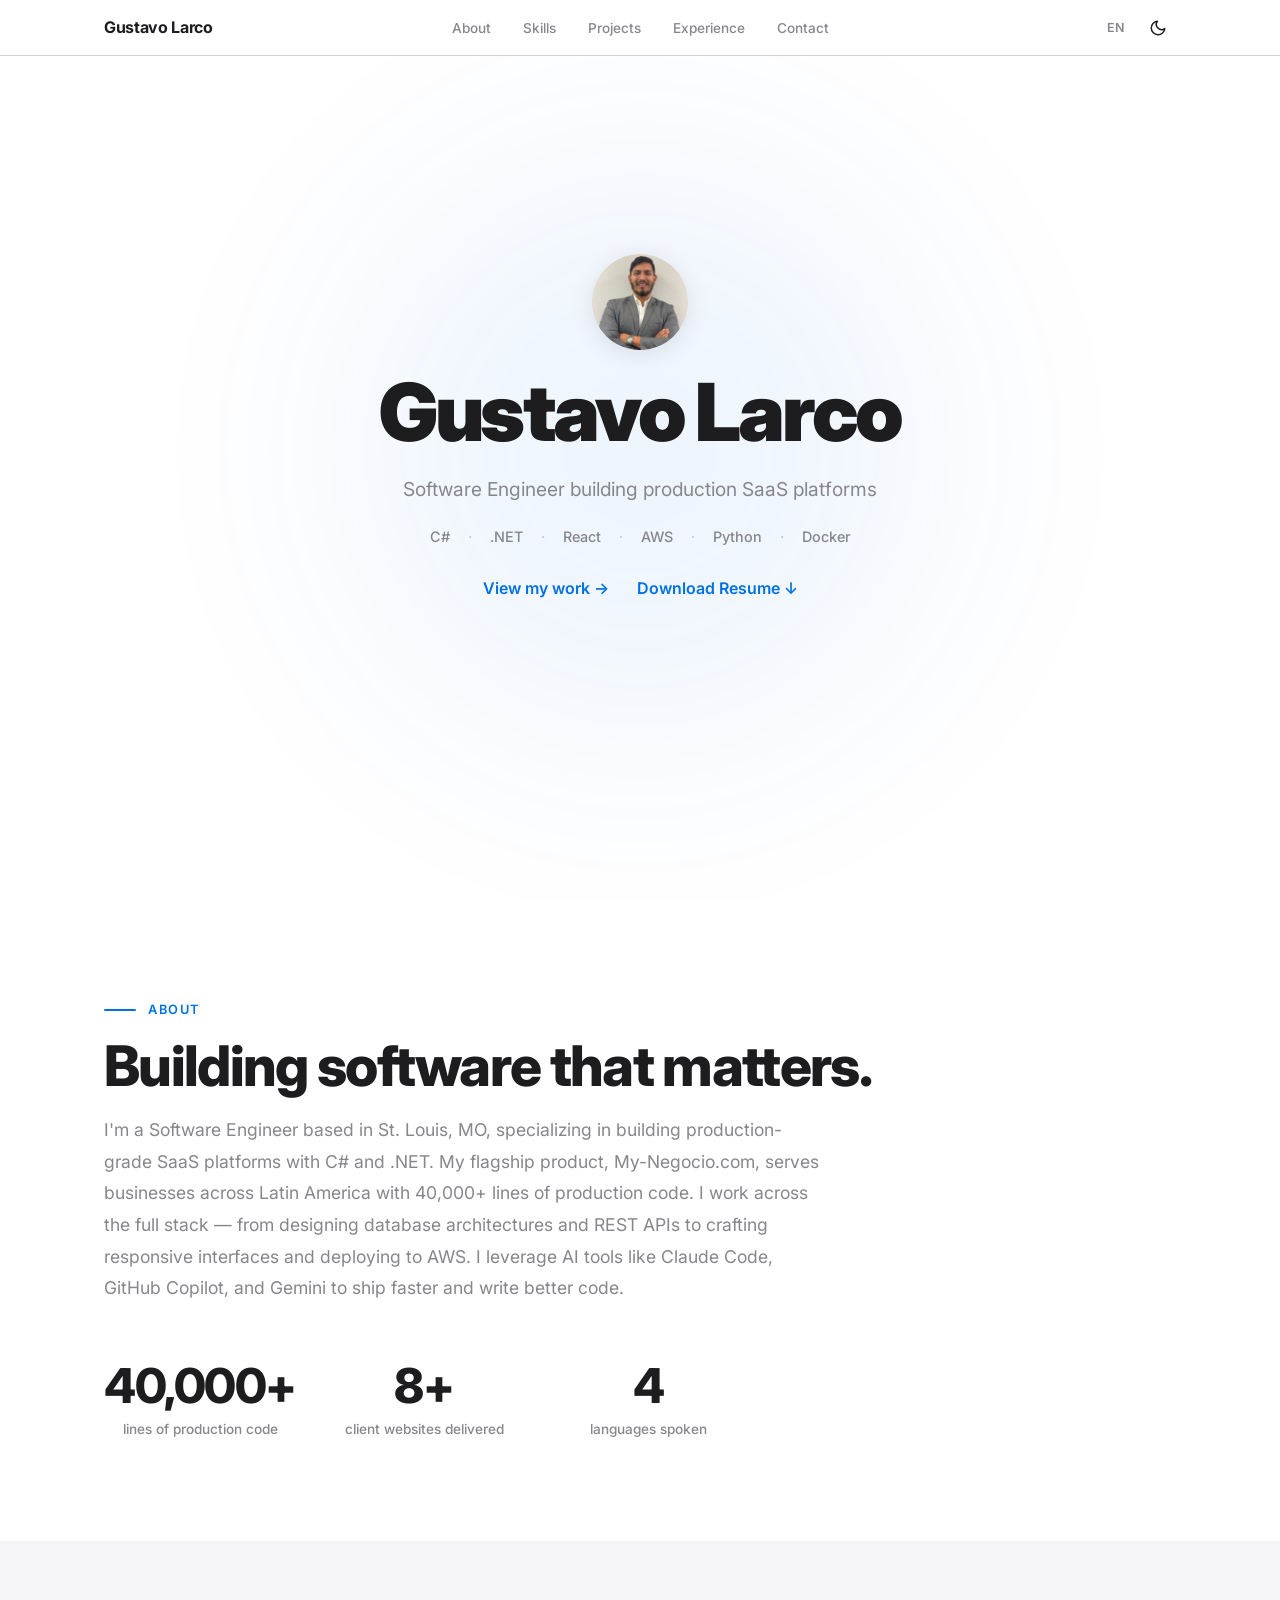
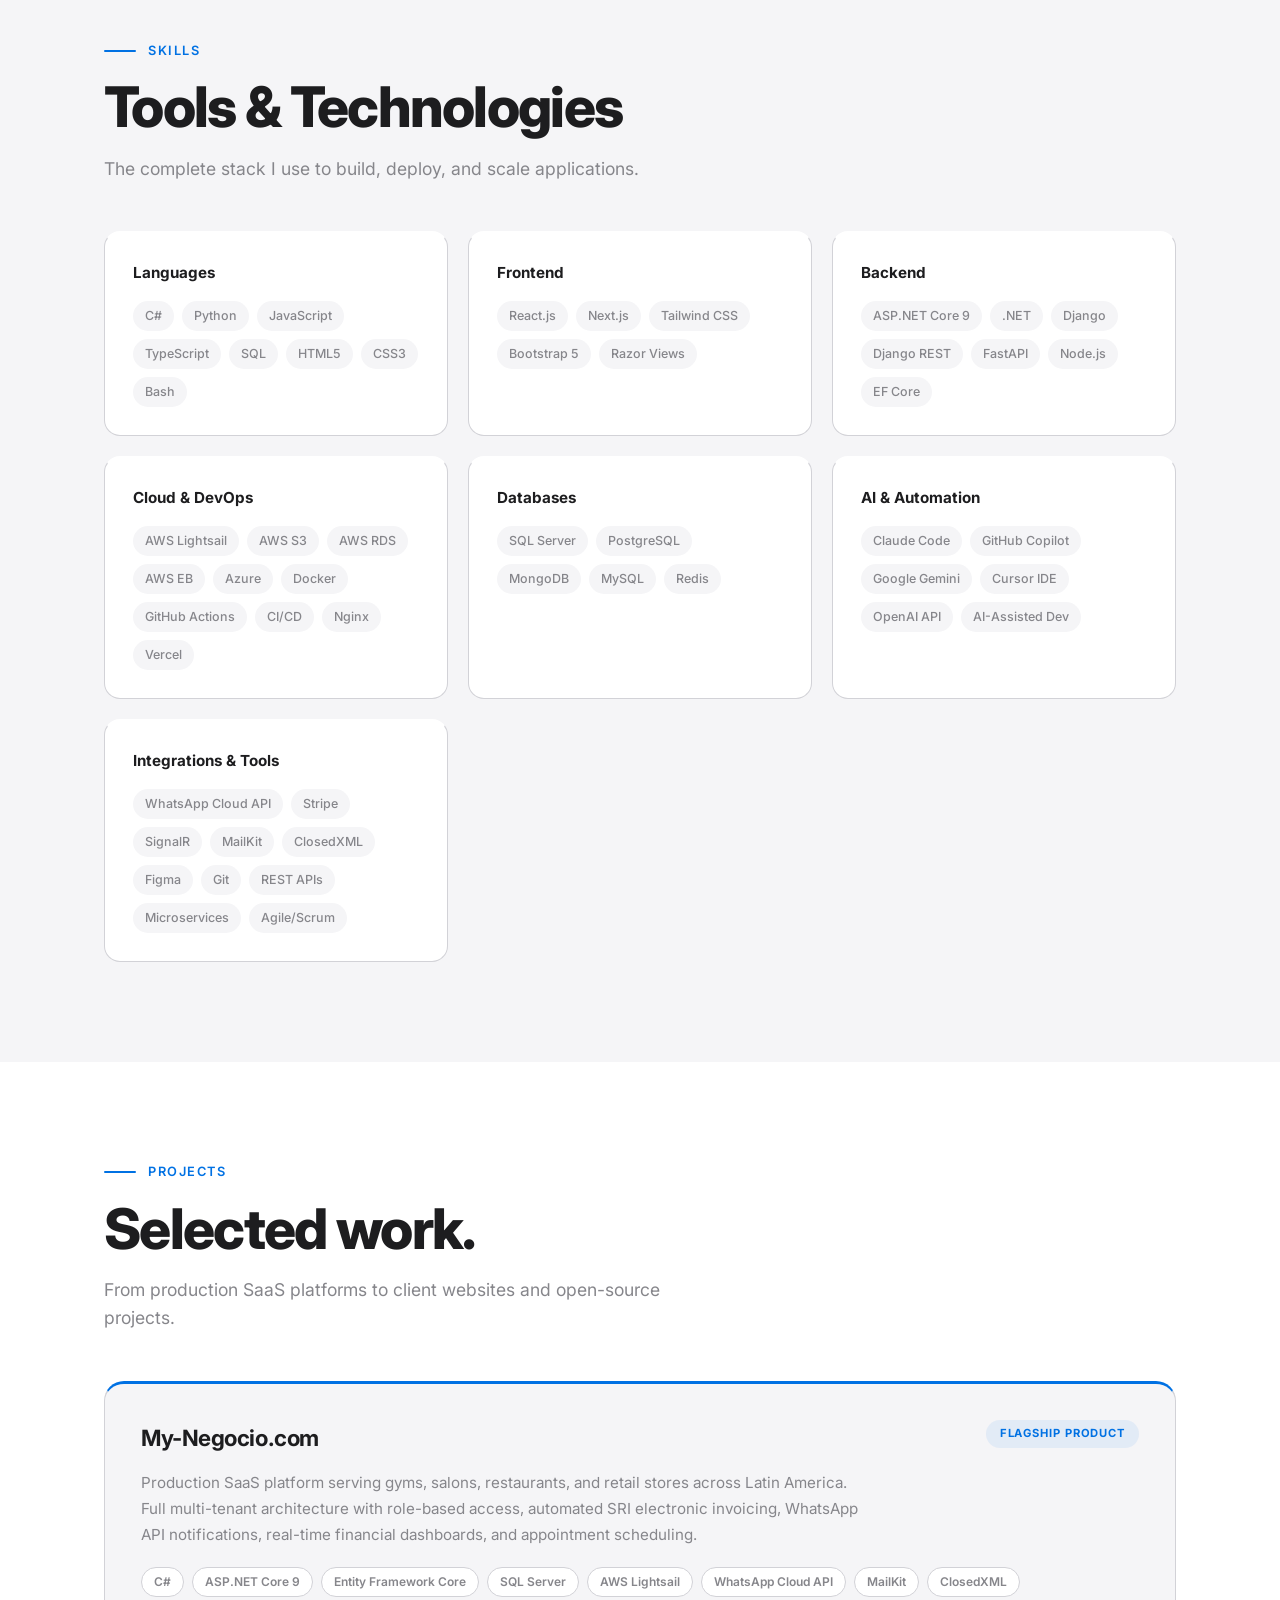
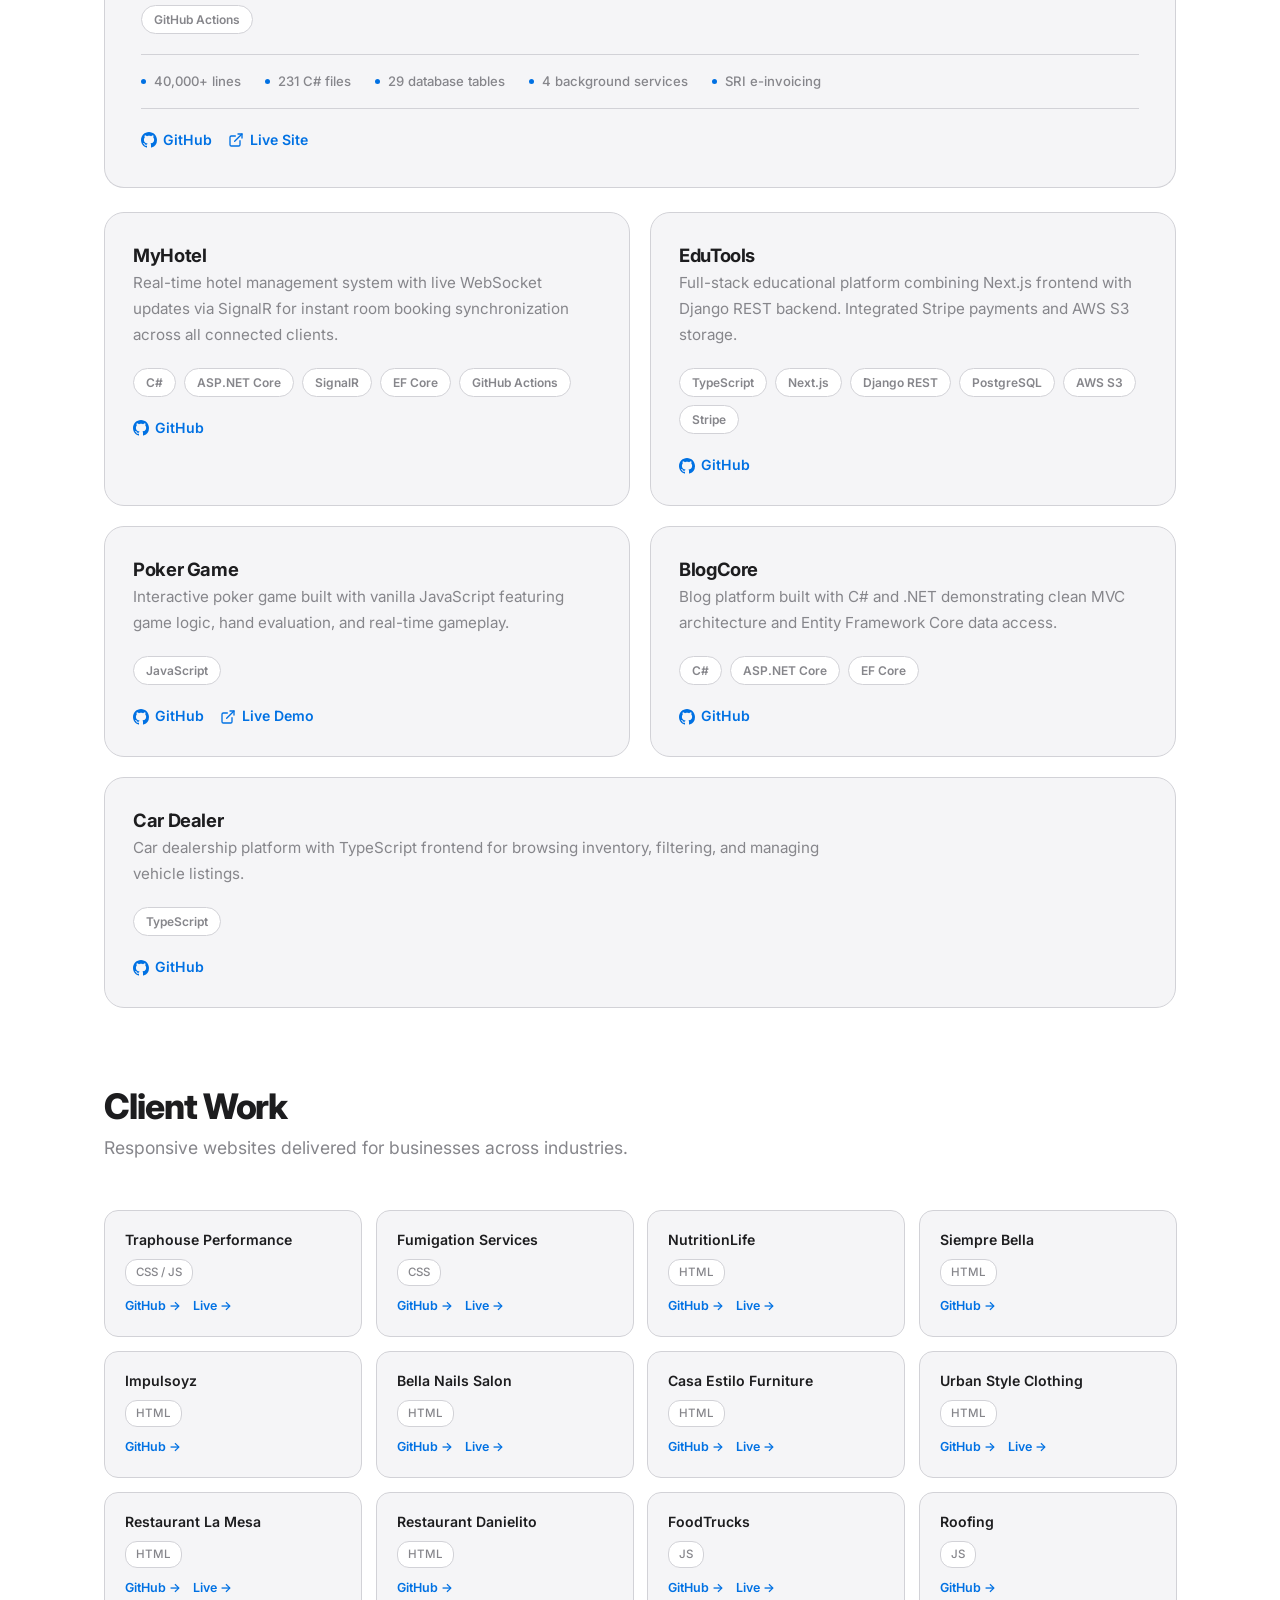
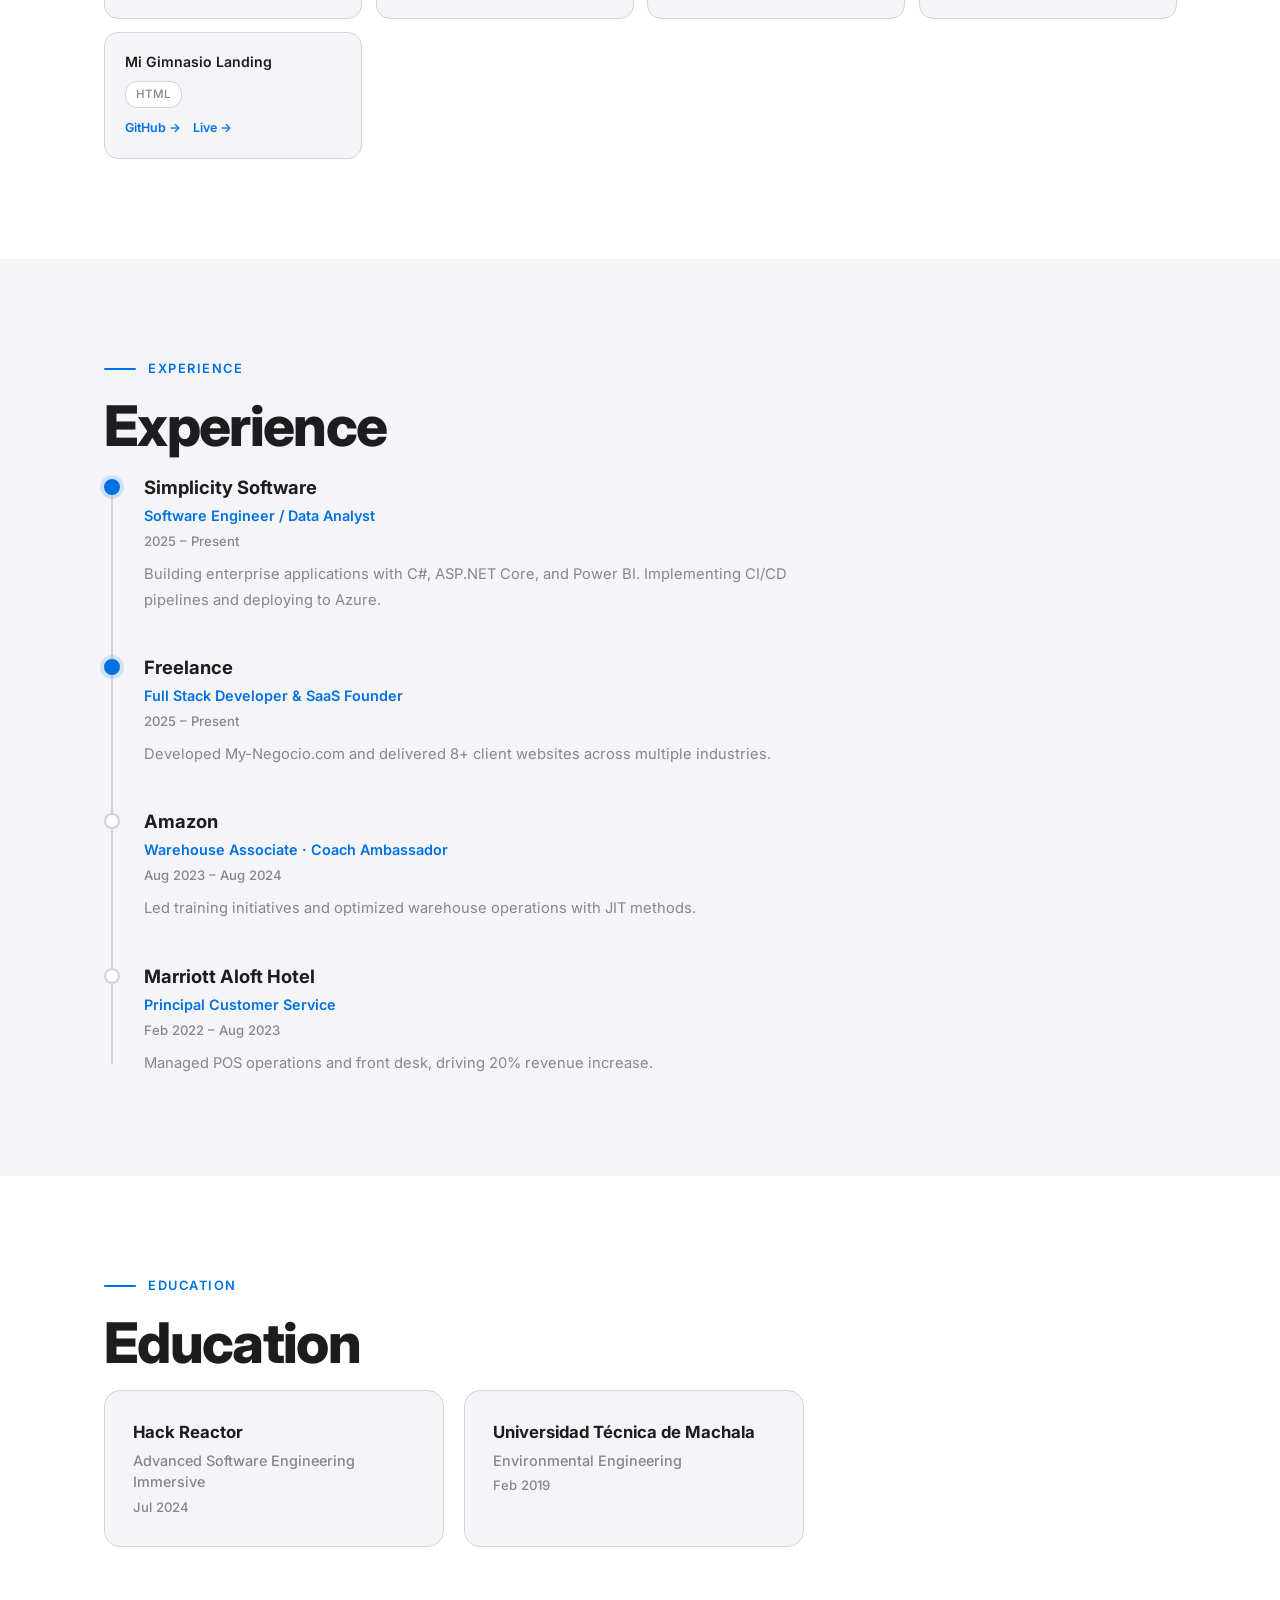
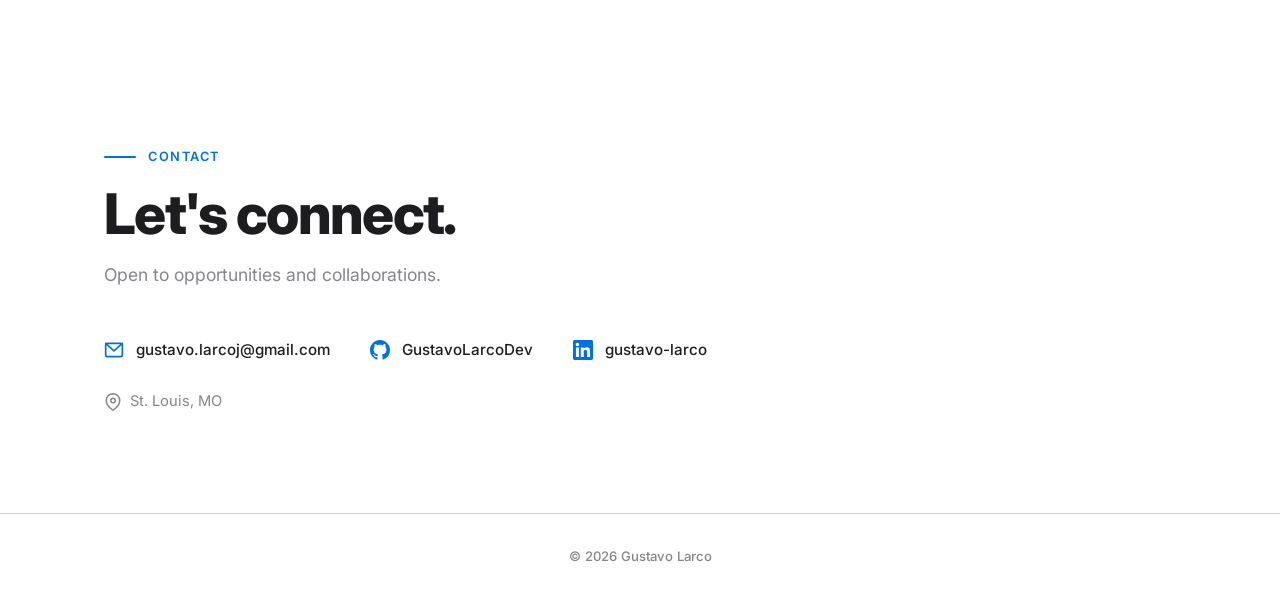
==== commit 5da7d6b2: "Add live site links: my-negocio.com + 10 GitHub Pages demos" ====
--- a/index.html
+++ b/index.html
@@ -874,6 +874,8 @@
   opacity: 0.7;
 }
 
+.client-links{display:flex;gap:12px;margin-top:auto}
+
 @media (max-width: 1024px) {
   .client-grid { grid-template-columns: repeat(3, 1fr); }
 }
@@ -1321,6 +1323,10 @@
             <svg viewBox="0 0 24 24" fill="currentColor"><path d="M12 0C5.37 0 0 5.37 0 12c0 5.31 3.435 9.795 8.205 11.385.6.105.825-.255.825-.57 0-.285-.015-1.23-.015-2.235-3.015.555-3.795-.735-4.035-1.41-.135-.345-.72-1.41-1.23-1.695-.42-.225-1.02-.78-.015-.795.945-.015 1.62.87 1.845 1.23 1.08 1.815 2.805 1.305 3.495.99.105-.78.42-1.305.765-1.605-2.67-.3-5.46-1.335-5.46-5.925 0-1.305.465-2.385 1.23-3.225-.12-.3-.54-1.53.12-3.18 0 0 1.005-.315 3.3 1.23.96-.27 1.98-.405 3-.405s2.04.135 3 .405c2.295-1.56 3.3-1.23 3.3-1.23.66 1.65.24 2.88.12 3.18.765.84 1.23 1.905 1.23 3.225 0 4.605-2.805 5.625-5.475 5.925.435.375.81 1.095.81 2.22 0 1.605-.015 2.895-.015 3.3 0 .315.225.69.825.57A12.02 12.02 0 0 0 24 12c0-6.63-5.37-12-12-12z"/></svg>
             GitHub
           </a>
+          <a href="https://my-negocio.com" target="_blank" rel="noopener noreferrer" class="project-link" aria-label="Visit My-Negocio.com">
+            <svg viewBox="0 0 24 24" fill="none" stroke="currentColor" stroke-width="2" stroke-linecap="round" stroke-linejoin="round"><path d="M18 13v6a2 2 0 0 1-2 2H5a2 2 0 0 1-2-2V8a2 2 0 0 1 2-2h6"/><polyline points="15 3 21 3 21 9"/><line x1="10" y1="14" x2="21" y2="3"/></svg>
+            Live Site
+          </a>
         </div>
       </div>
     </div>
@@ -1376,6 +1382,10 @@
             <svg viewBox="0 0 24 24" fill="currentColor"><path d="M12 0C5.37 0 0 5.37 0 12c0 5.31 3.435 9.795 8.205 11.385.6.105.825-.255.825-.57 0-.285-.015-1.23-.015-2.235-3.015.555-3.795-.735-4.035-1.41-.135-.345-.72-1.41-1.23-1.695-.42-.225-1.02-.78-.015-.795.945-.015 1.62.87 1.845 1.23 1.08 1.815 2.805 1.305 3.495.99.105-.78.42-1.305.765-1.605-2.67-.3-5.46-1.335-5.46-5.925 0-1.305.465-2.385 1.23-3.225-.12-.3-.54-1.53.12-3.18 0 0 1.005-.315 3.3 1.23.96-.27 1.98-.405 3-.405s2.04.135 3 .405c2.295-1.56 3.3-1.23 3.3-1.23.66 1.65.24 2.88.12 3.18.765.84 1.23 1.905 1.23 3.225 0 4.605-2.805 5.625-5.475 5.925.435.375.81 1.095.81 2.22 0 1.605-.015 2.895-.015 3.3 0 .315.225.69.825.57A12.02 12.02 0 0 0 24 12c0-6.63-5.37-12-12-12z"/></svg>
             GitHub
           </a>
+          <a href="https://gustavolarcodev.github.io/poker" target="_blank" rel="noopener noreferrer" class="project-link" aria-label="Play Poker Game">
+            <svg viewBox="0 0 24 24" fill="none" stroke="currentColor" stroke-width="2" stroke-linecap="round" stroke-linejoin="round"><path d="M18 13v6a2 2 0 0 1-2 2H5a2 2 0 0 1-2-2V8a2 2 0 0 1 2-2h6"/><polyline points="15 3 21 3 21 9"/><line x1="10" y1="14" x2="21" y2="3"/></svg>
+            Live Demo
+          </a>
         </div>
       </div>
 
@@ -1420,19 +1430,28 @@
         <div class="client-card reveal">
           <span class="client-name">Traphouse Performance</span>
           <span class="client-tech">CSS / JS</span>
-          <a href="https://github.com/GustavoLarcoDev/Traphouseperformance" target="_blank" rel="noopener noreferrer" class="client-link" aria-label="View Traphouse Performance on GitHub">GitHub &rarr;</a>
+          <div class="client-links">
+            <a href="https://github.com/GustavoLarcoDev/Traphouseperformance" target="_blank" rel="noopener noreferrer" class="client-link" aria-label="View Traphouse Performance on GitHub">GitHub &rarr;</a>
+            <a href="https://gustavolarcodev.github.io/Traphouseperformance" target="_blank" rel="noopener noreferrer" class="client-link" aria-label="Visit live site">Live &rarr;</a>
+          </div>
         </div>
 
         <div class="client-card reveal">
           <span class="client-name" data-i18n="client_fumigation">Fumigation Services</span>
           <span class="client-tech">CSS</span>
-          <a href="https://github.com/GustavoLarcoDev/Fumigation" target="_blank" rel="noopener noreferrer" class="client-link" aria-label="View Fumigation Services on GitHub">GitHub &rarr;</a>
+          <div class="client-links">
+            <a href="https://github.com/GustavoLarcoDev/Fumigation" target="_blank" rel="noopener noreferrer" class="client-link" aria-label="View Fumigation Services on GitHub">GitHub &rarr;</a>
+            <a href="https://gustavolarcodev.github.io/Fumigation" target="_blank" rel="noopener noreferrer" class="client-link" aria-label="Visit live site">Live &rarr;</a>
+          </div>
         </div>
 
         <div class="client-card reveal">
           <span class="client-name">NutritionLife</span>
           <span class="client-tech">HTML</span>
-          <a href="https://github.com/GustavoLarcoDev/NutritionLife" target="_blank" rel="noopener noreferrer" class="client-link" aria-label="View NutritionLife on GitHub">GitHub &rarr;</a>
+          <div class="client-links">
+            <a href="https://github.com/GustavoLarcoDev/NutritionLife" target="_blank" rel="noopener noreferrer" class="client-link" aria-label="View NutritionLife on GitHub">GitHub &rarr;</a>
+            <a href="https://gustavolarcodev.github.io/NutritionLife" target="_blank" rel="noopener noreferrer" class="client-link" aria-label="Visit live site">Live &rarr;</a>
+          </div>
         </div>
 
         <div class="client-card reveal">
@@ -1450,25 +1469,37 @@
         <div class="client-card reveal">
           <span class="client-name">Bella Nails Salon</span>
           <span class="client-tech">HTML</span>
-          <a href="https://github.com/GustavoLarcoDev/bella-nails-salon" target="_blank" rel="noopener noreferrer" class="client-link" aria-label="View Bella Nails Salon on GitHub">GitHub &rarr;</a>
+          <div class="client-links">
+            <a href="https://github.com/GustavoLarcoDev/bella-nails-salon" target="_blank" rel="noopener noreferrer" class="client-link" aria-label="View Bella Nails Salon on GitHub">GitHub &rarr;</a>
+            <a href="https://gustavolarcodev.github.io/bella-nails-salon" target="_blank" rel="noopener noreferrer" class="client-link" aria-label="Visit live site">Live &rarr;</a>
+          </div>
         </div>
 
         <div class="client-card reveal">
           <span class="client-name" data-i18n="client_casa_estilo">Casa Estilo Furniture</span>
           <span class="client-tech">HTML</span>
-          <a href="https://github.com/GustavoLarcoDev/casa-estilo-furniture" target="_blank" rel="noopener noreferrer" class="client-link" aria-label="View Casa Estilo Furniture on GitHub">GitHub &rarr;</a>
+          <div class="client-links">
+            <a href="https://github.com/GustavoLarcoDev/casa-estilo-furniture" target="_blank" rel="noopener noreferrer" class="client-link" aria-label="View Casa Estilo Furniture on GitHub">GitHub &rarr;</a>
+            <a href="https://gustavolarcodev.github.io/casa-estilo-furniture" target="_blank" rel="noopener noreferrer" class="client-link" aria-label="Visit live site">Live &rarr;</a>
+          </div>
         </div>
 
         <div class="client-card reveal">
           <span class="client-name" data-i18n="client_urban_style">Urban Style Clothing</span>
           <span class="client-tech">HTML</span>
-          <a href="https://github.com/GustavoLarcoDev/urban-style-clothing" target="_blank" rel="noopener noreferrer" class="client-link" aria-label="View Urban Style Clothing on GitHub">GitHub &rarr;</a>
+          <div class="client-links">
+            <a href="https://github.com/GustavoLarcoDev/urban-style-clothing" target="_blank" rel="noopener noreferrer" class="client-link" aria-label="View Urban Style Clothing on GitHub">GitHub &rarr;</a>
+            <a href="https://gustavolarcodev.github.io/urban-style-clothing" target="_blank" rel="noopener noreferrer" class="client-link" aria-label="Visit live site">Live &rarr;</a>
+          </div>
         </div>
 
         <div class="client-card reveal">
           <span class="client-name">Restaurant La Mesa</span>
           <span class="client-tech">HTML</span>
-          <a href="https://github.com/GustavoLarcoDev/restaurant-la-mesa" target="_blank" rel="noopener noreferrer" class="client-link" aria-label="View Restaurant La Mesa on GitHub">GitHub &rarr;</a>
+          <div class="client-links">
+            <a href="https://github.com/GustavoLarcoDev/restaurant-la-mesa" target="_blank" rel="noopener noreferrer" class="client-link" aria-label="View Restaurant La Mesa on GitHub">GitHub &rarr;</a>
+            <a href="https://gustavolarcodev.github.io/restaurant-la-mesa" target="_blank" rel="noopener noreferrer" class="client-link" aria-label="Visit live site">Live &rarr;</a>
+          </div>
         </div>
 
         <div class="client-card reveal">
@@ -1480,7 +1511,10 @@
         <div class="client-card reveal">
           <span class="client-name">FoodTrucks</span>
           <span class="client-tech">JS</span>
-          <a href="https://github.com/GustavoLarcoDev/FoodTrucks" target="_blank" rel="noopener noreferrer" class="client-link" aria-label="View FoodTrucks on GitHub">GitHub &rarr;</a>
+          <div class="client-links">
+            <a href="https://github.com/GustavoLarcoDev/FoodTrucks" target="_blank" rel="noopener noreferrer" class="client-link" aria-label="View FoodTrucks on GitHub">GitHub &rarr;</a>
+            <a href="https://gustavolarcodev.github.io/FoodTrucks" target="_blank" rel="noopener noreferrer" class="client-link" aria-label="Visit live site">Live &rarr;</a>
+          </div>
         </div>
 
         <div class="client-card reveal">
@@ -1492,7 +1526,10 @@
         <div class="client-card reveal">
           <span class="client-name" data-i18n="client_mi_gimnasio">Mi Gimnasio Landing</span>
           <span class="client-tech">HTML</span>
-          <a href="https://github.com/GustavoLarcoDev/migimnasiolandingpage" target="_blank" rel="noopener noreferrer" class="client-link" aria-label="View Mi Gimnasio Landing on GitHub">GitHub &rarr;</a>
+          <div class="client-links">
+            <a href="https://github.com/GustavoLarcoDev/migimnasiolandingpage" target="_blank" rel="noopener noreferrer" class="client-link" aria-label="View Mi Gimnasio Landing on GitHub">GitHub &rarr;</a>
+            <a href="https://gustavolarcodev.github.io/migimnasiolandingpage" target="_blank" rel="noopener noreferrer" class="client-link" aria-label="Visit live site">Live &rarr;</a>
+          </div>
         </div>
 
       </div>
